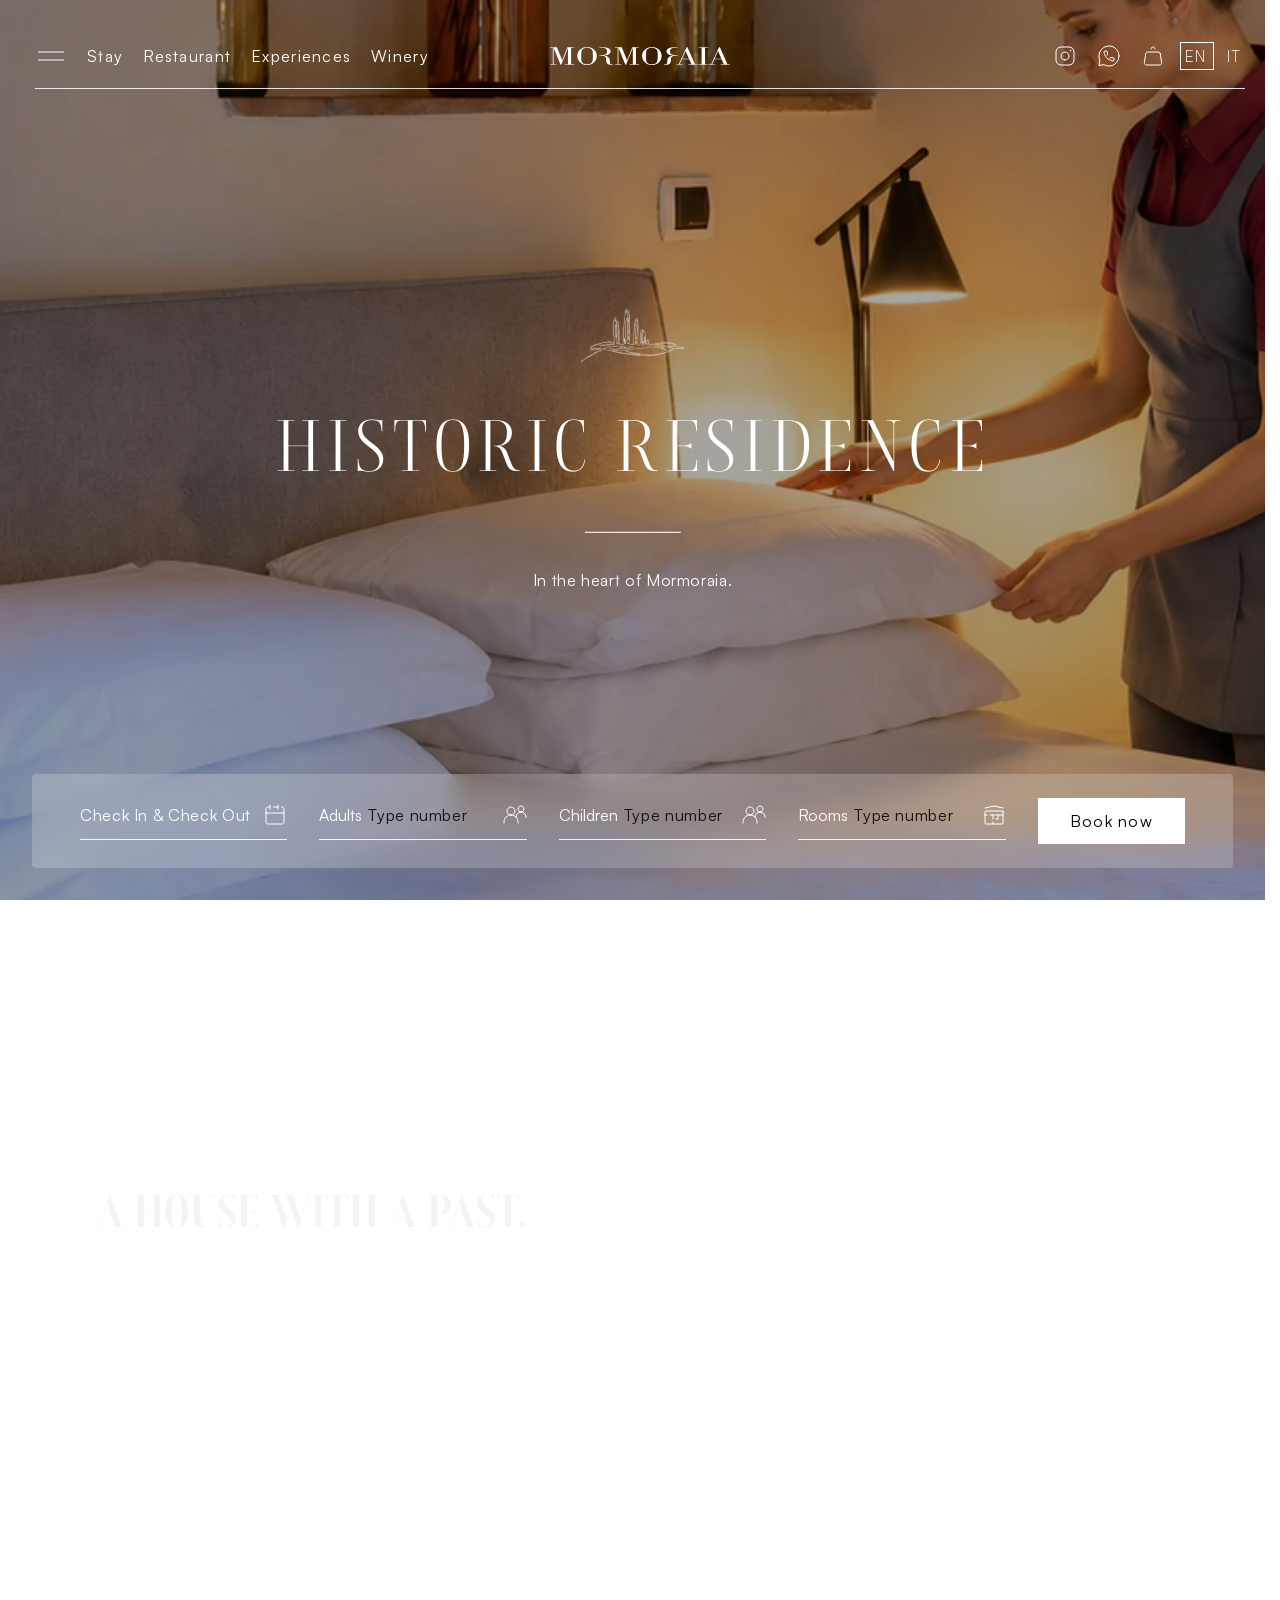
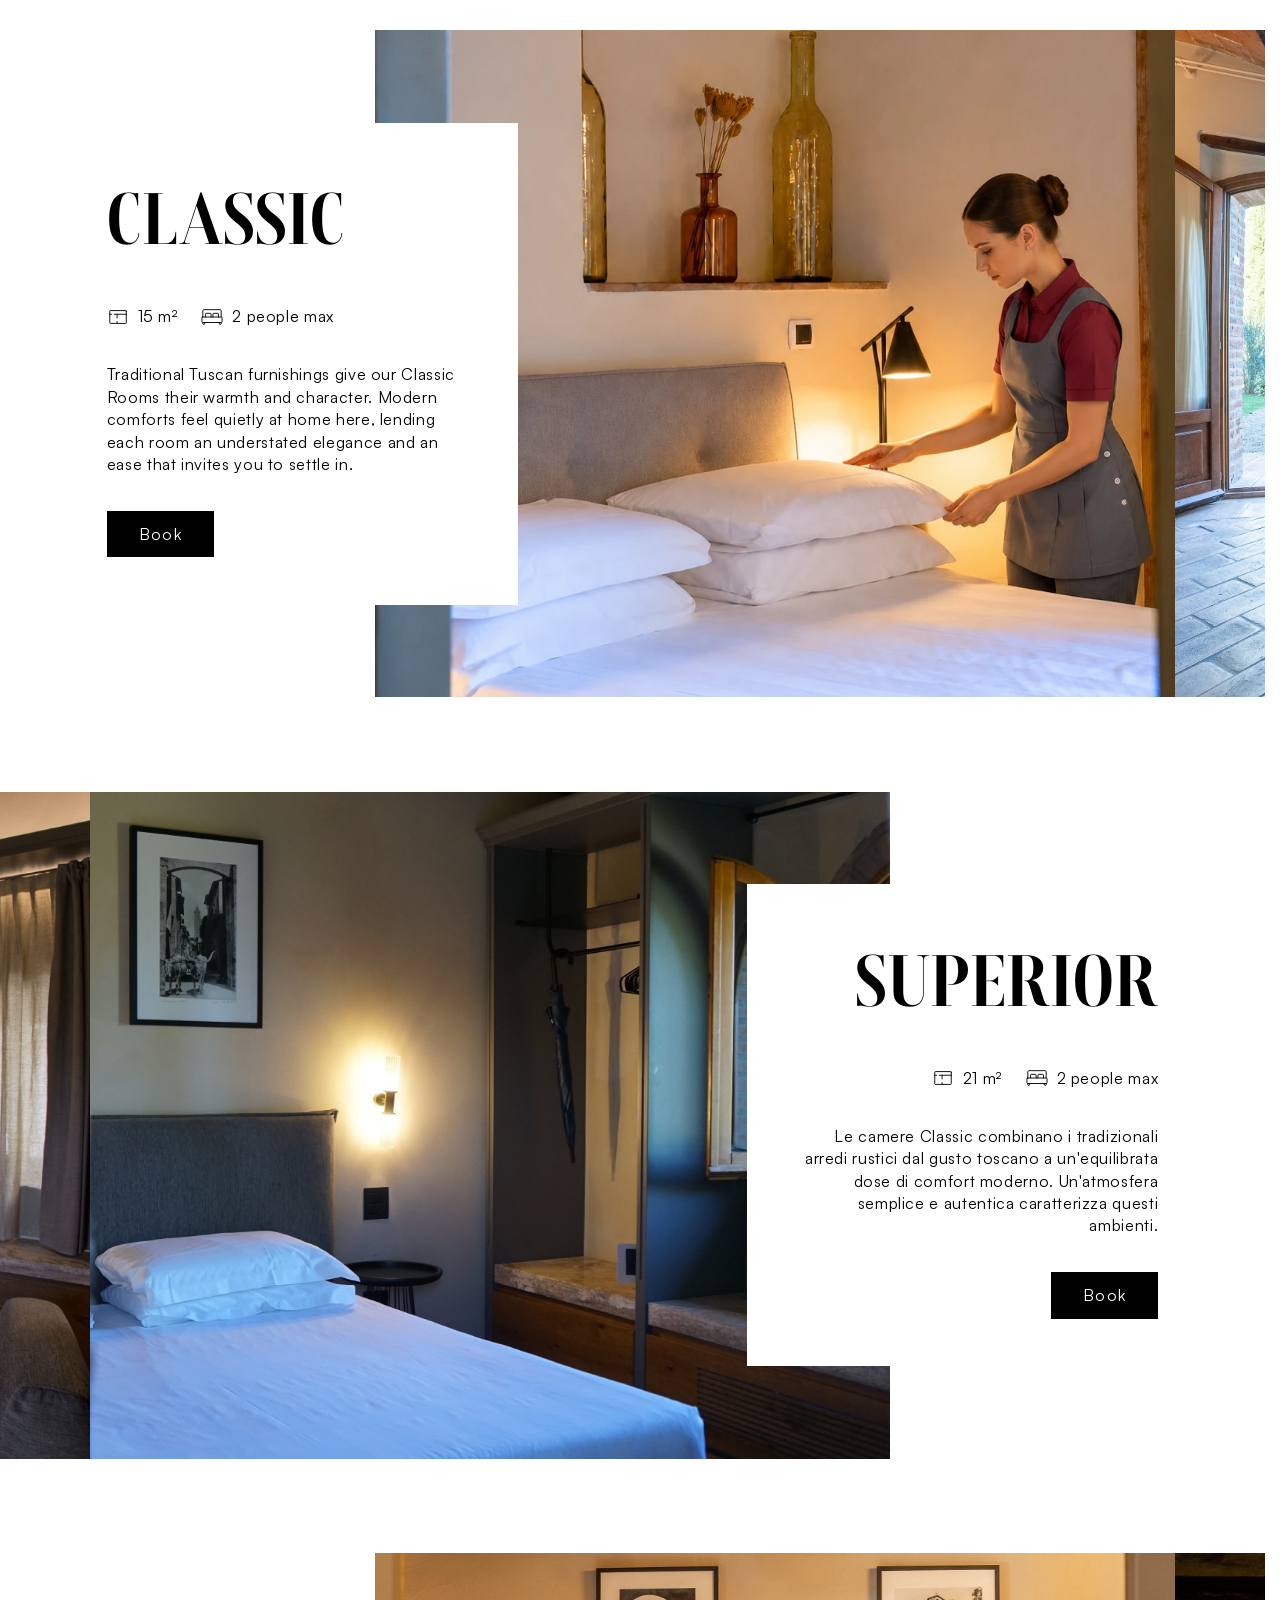
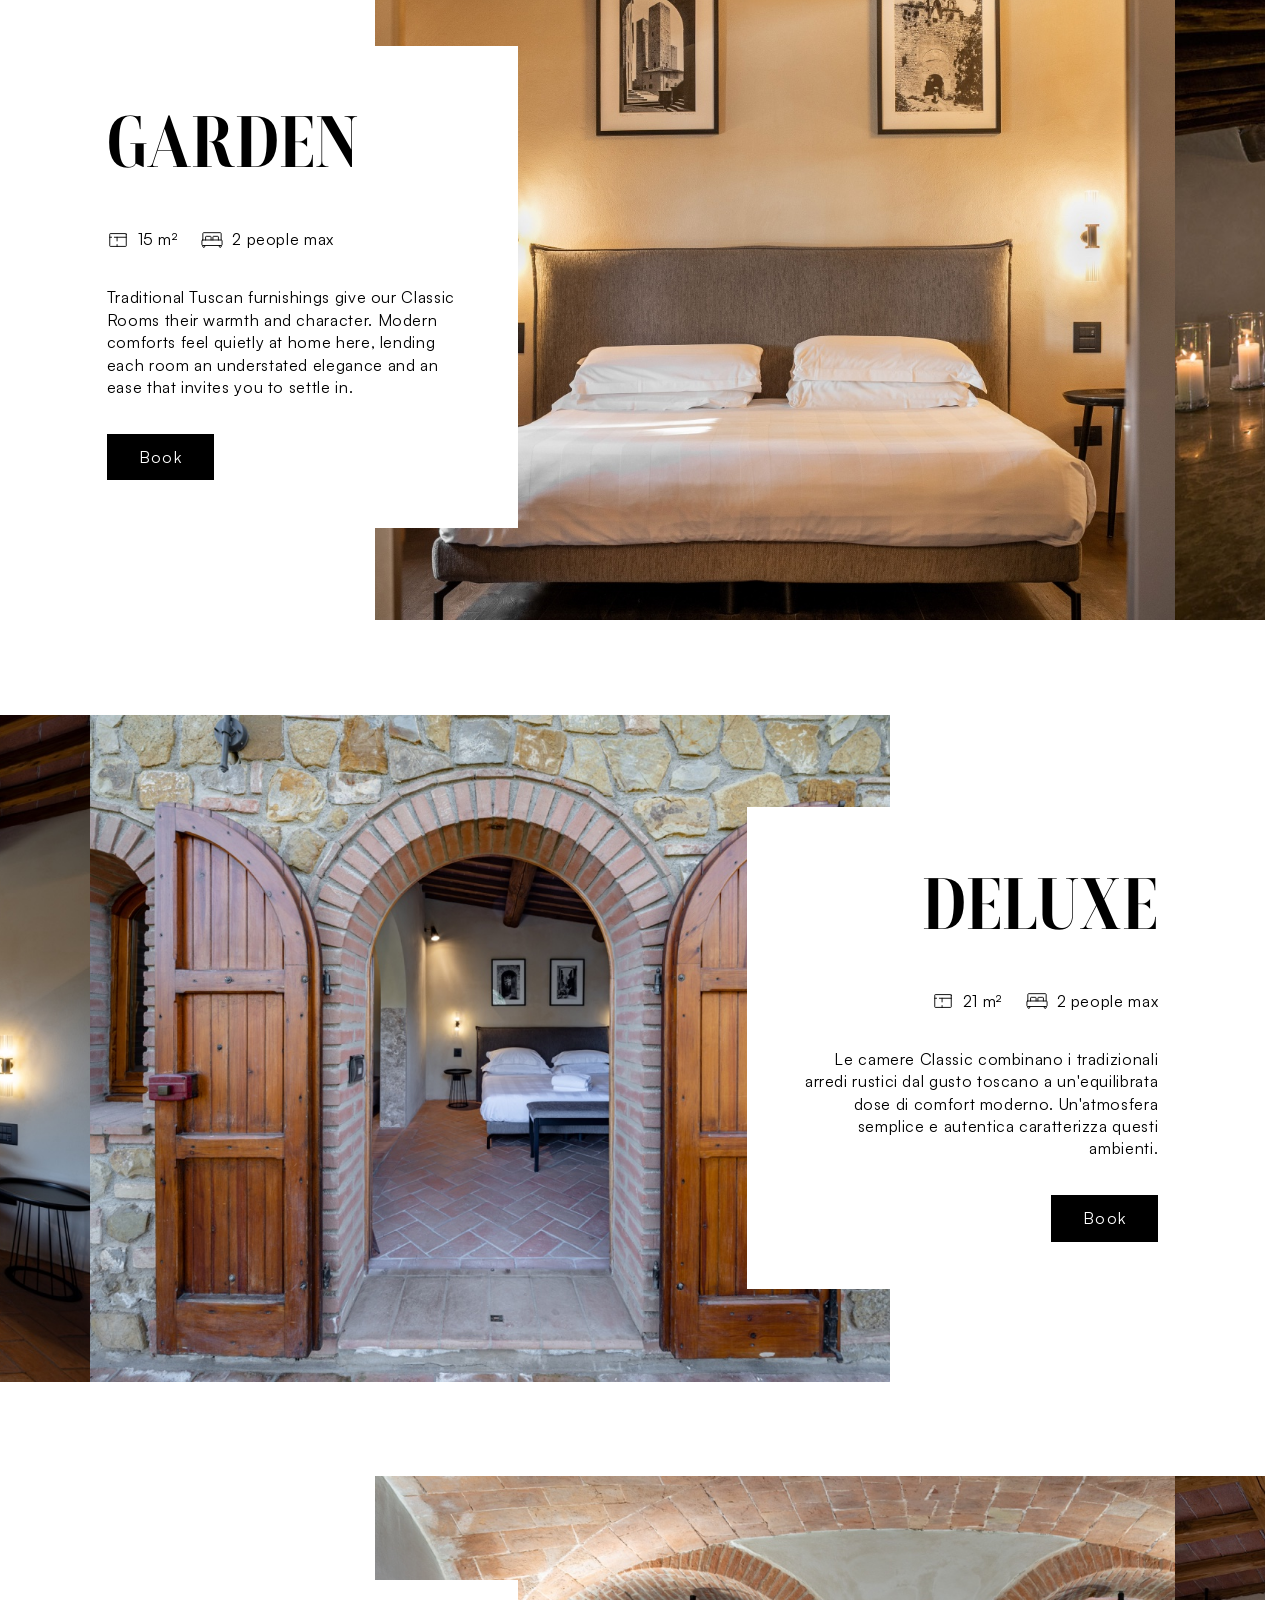
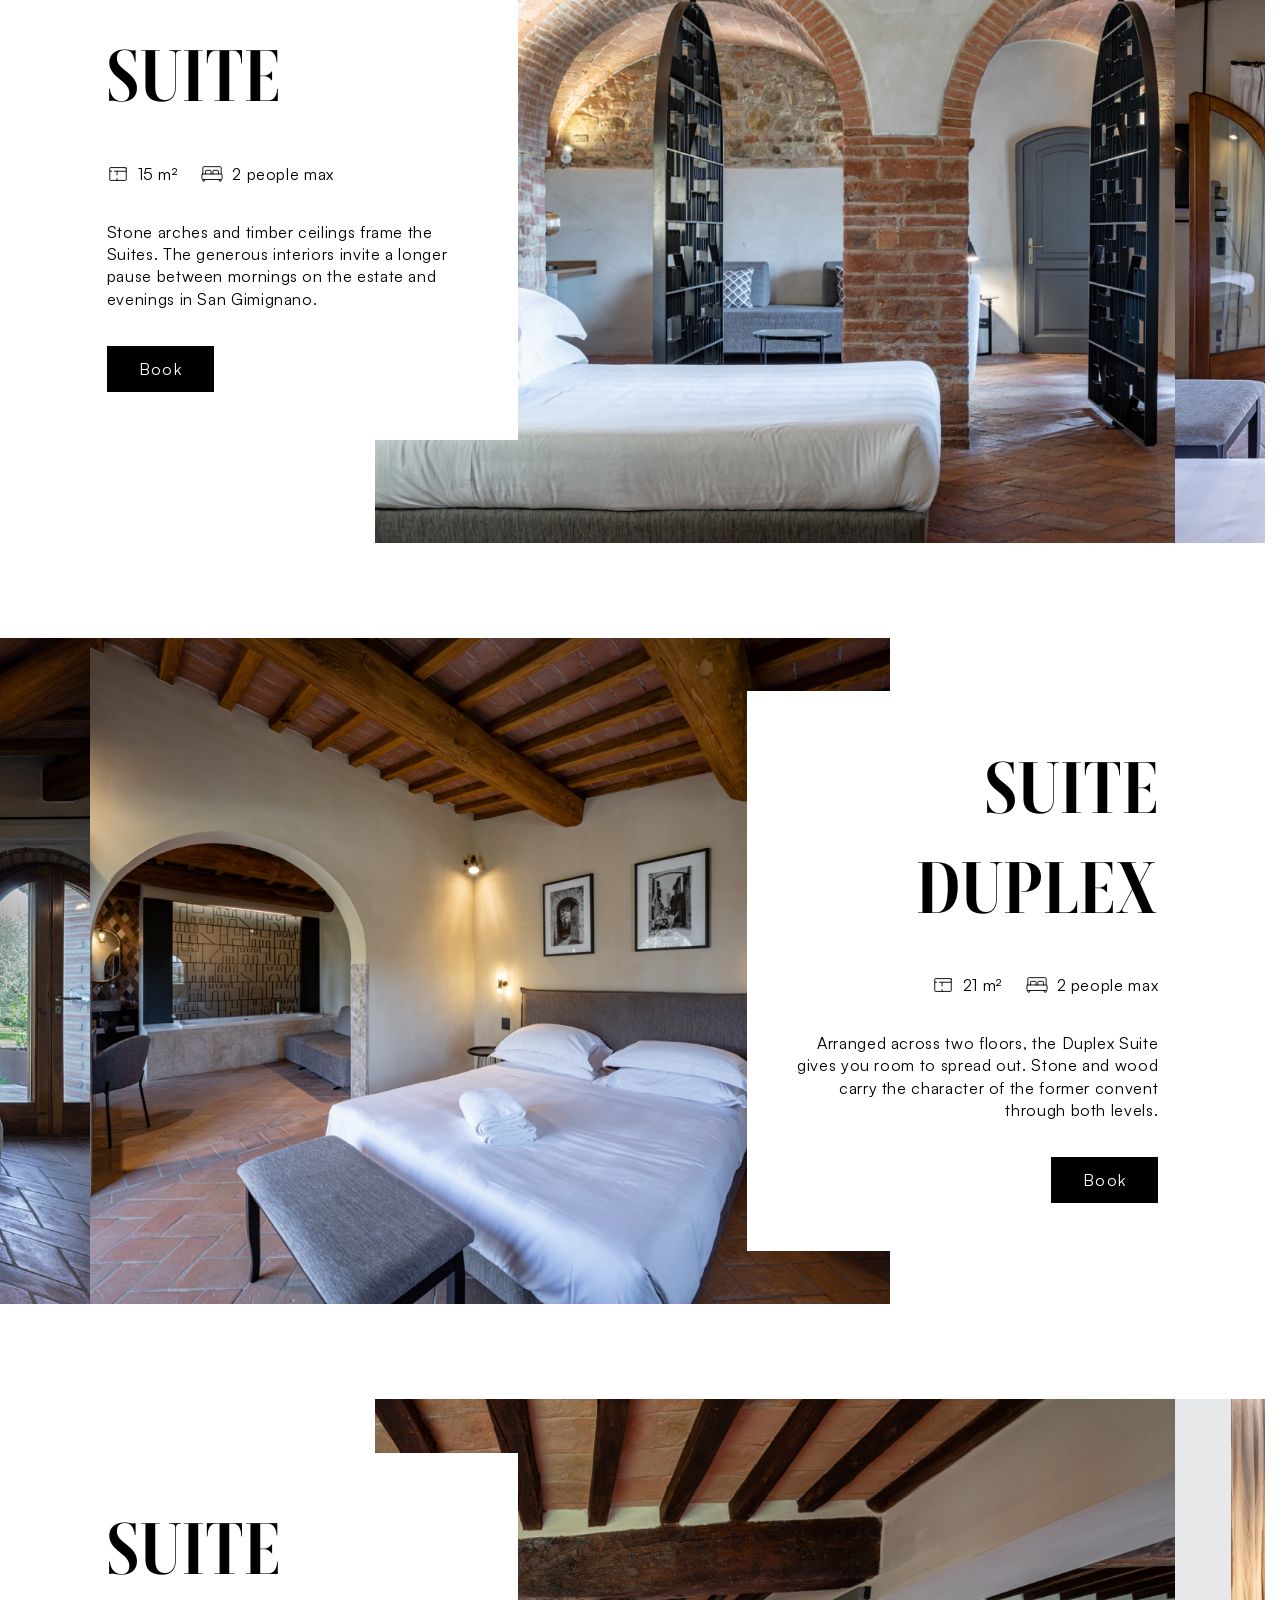
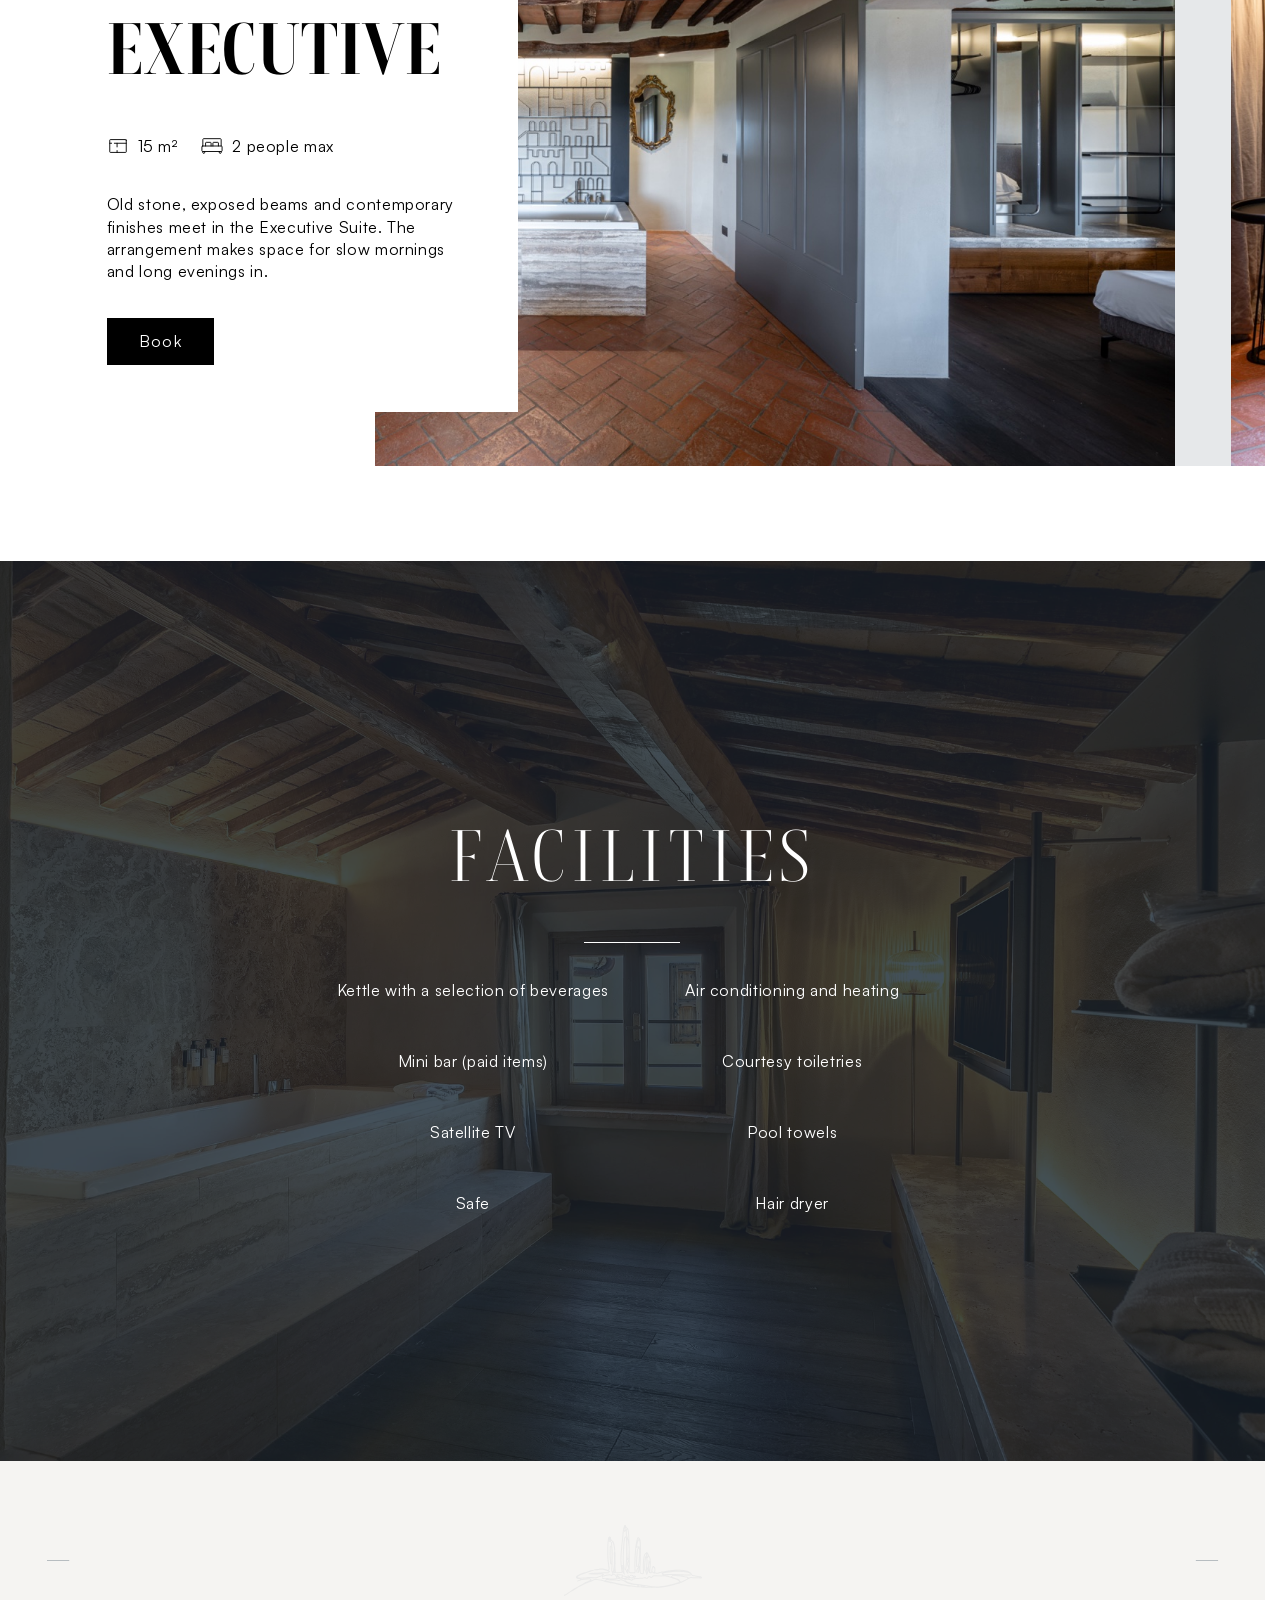
==== historic-residence.html @ c21155f8 "Accept rapid gallery clicks and release the photography finale" ====
<!doctype html>
<html lang="en" class="stay-page">
<head>
  <meta charset="utf-8">
  <meta name="viewport" content="width=device-width, initial-scale=1">
  <title>Historic Residence | Mormoraia</title>
  <link rel="icon" type="image/svg+xml" href="assets/favicon.svg">
  <link rel="preload" href="assets/convent-hero.webp" as="image" media="(width > 720px)">
  <link rel="preload" href="assets/convent-hero-mobile.webp" as="image" media="(max-width:720px)">
  <link rel="stylesheet" href="layout.css?v=10">
  <link rel="stylesheet" href="motion.css?v=29">
  <link rel="stylesheet" href="components.css?v=41">
  <link rel="stylesheet" href="responsive.css?v=61">
<link rel="stylesheet" href="navigation.css?v=6">
  <script>
    if (new URLSearchParams(location.search).get('rooms') === 'v2') {
      document.documentElement.classList.add('rooms-v2');
    }
  </script>
  <link rel="stylesheet" href="stay.css?v=10">
  <script defer src="entrances.js?v=3"></script>
  <script defer src="stay.js?v=8"></script>
  <script defer src="booking.js?v=1"></script>
  <script defer src="footer.js?v=4"></script>
  <script defer src="page-scroll.js?v=40"></script>
  <script defer src="navigation.js?v=41"></script>
  <noscript><style>.mast-row>*, .opening :is(#n993,#n1010,.stay-hero-emblem,.stay-hero-rule){opacity:1}.mast-rule{transform:none}.opening #n1051{--booking-entrance:1}</style></noscript>
</head>
<body>
<div class="navigation">
<header class="masthead" aria-label="Mormoraia">
 <div class="mast-row">
  <div class="nav-left"><button type="button" class="burger" aria-label="Open menu" aria-controls="estate-menu" aria-expanded="false"><span></span><span></span></button><nav class="quick-links" aria-label="Sections">
   <button type="button" data-nav-section="stay" aria-expanded="false" aria-controls="quick-stay">Stay</button>
   <button type="button" data-nav-section="restaurant" aria-expanded="false" aria-controls="quick-restaurant">Restaurant</button>
   <button type="button" data-nav-section="experiences" aria-expanded="false" aria-controls="quick-experiences">Experiences</button>
   <button type="button" data-nav-section="winery" aria-expanded="false" aria-controls="quick-winery">Winery</button>
  </nav></div>
  <a class="mast-logo" href="index.html#n986" aria-label="Mormoraia home"><img alt="" src="assets/8d20d.svg"></a>
  <div class="nav-right"><a class="utility" href="https://www.instagram.com/mormoraia/" aria-label="Instagram"><img src="assets/98686.svg" alt=""></a><a class="utility" href="https://wa.me/393311232848" aria-label="Contact via WhatsApp"><img src="assets/6f012.svg" alt=""></a><a class="utility" href="https://wineclub.mormoraia.it/en/shop/" aria-label="Wine shop"><img src="assets/e18c2.svg" alt=""></a><div class="language" role="group" aria-label="Language"><button type="button" aria-pressed="true">EN</button><button type="button" aria-pressed="false">IT</button></div>
   <a class="sticky-booking layout70 ds-button" data-name="Button primary dark" href="https://www.simplebooking.it/ibe/hotelbooking/search?hid=8435&amp;lang=en"><span class="layout224">Book<span class="booking-suffix"> now</span></span></a>
  </div>
 </div><div class="mast-rule" aria-hidden="true"></div>
 <div class="mast-dropdown" aria-label="Section links"><div class="mast-dropdown-clip"></div></div>
</header>
<div id="estate-menu" class="estate-menu" inert="" aria-hidden="true">
 <div class="menu-content">
 <nav class="menu-items" aria-label="Full menu">
  <div class="menu-group" data-menu-group="stay">
   <button class="menu-title" type="button" aria-expanded="false" aria-controls="full-stay">Stay</button>
   <div class="menu-panel" id="full-stay" inert aria-hidden="true"><div class="menu-panel-clip"><ul class="menu-choices">
    <li><a href="historic-residence.html" aria-current="page">Historic Residence</a></li>
    <li><a href="il-palagio.html">Il Palagio</a></li>
   </ul></div></div>
  </div>
  <div class="menu-group" data-menu-group="restaurant">
   <button class="menu-title" type="button" aria-expanded="false" aria-controls="full-restaurant">The Restaurant</button>
   <div class="menu-panel" id="full-restaurant" inert aria-hidden="true"><div class="menu-panel-clip"><ul class="menu-choices">
    <li><a href="index.html#n1758">Il Fienile</a></li>
    <li><a href="https://www.mormoraia.it/en/restaurant-mormoraia-san-gimignano/">Menu</a></li>
   </ul></div></div>
  </div>
  <div class="menu-group" data-menu-group="winery">
   <button class="menu-title" type="button" aria-expanded="false" aria-controls="full-winery"><span>Winery</span><span class="menu-winery-mobile">Wine Shop</span></button>
   <div class="menu-panel" id="full-winery" inert aria-hidden="true"><div class="menu-panel-clip"><ul class="menu-choices">
    <li><a href="https://wineclub.mormoraia.it/en/shop/">Wine Shop</a></li>
    <li><a href="https://www.mormoraia.it/en/cantina-mormoraia/">Winery</a></li>
   </ul></div></div>
  </div>
  <div class="menu-group" data-menu-group="experiences">
   <button class="menu-title" type="button" aria-expanded="false" aria-controls="full-experiences">Experiences</button>
   <div class="menu-panel" id="full-experiences" inert aria-hidden="true"><div class="menu-panel-clip"><ul class="menu-choices">
    <li><a href="index.html#experience-truffle-hunting">Truffle Hunting</a></li>
    <li><a href="index.html#experience-elopement-wedding">Elopement Wedding</a></li>
    <li><a href="index.html#experience-wine-tasting">Wine Tasting</a></li>
    <li><a href="index.html#experience-cooking-class">Cooking Class</a></li>
    <li><a href="index.html#experience-romantic-dinner">Romantic Dinner</a></li>
    <li><a href="index.html#experience-sunset-aperitif">Sunset Aperitif</a></li>
   </ul></div></div>
  </div>
  <a class="menu-title" href="index.html#n1762">Our Story</a>
  <a class="menu-title" href="https://www.mormoraia.it/en/contact-us/">Contact</a>
 </nav>
 <div class="menu-footer">
 <nav class="menu-socials" aria-label="Social media"><a href="https://www.instagram.com/mormoraia/" aria-label="Instagram"><img src="assets/ad9cd.svg" alt=""></a><a href="https://www.facebook.com/Mormoraia" aria-label="Facebook"><img src="assets/94fb9.svg" alt=""></a><a href="https://www.youtube.com/watch?v=IN_PDBi8NO4" aria-label="YouTube"><img src="assets/cb1ec.svg" alt=""></a><a href="https://www.tripadvisor.it/Hotel_Review-g187901-d1177956-Reviews-Mormoraia-San_Gimignano_Tuscany.html" aria-label="Tripadvisor"><picture><source media="(720px &lt; width &lt;= 1024px)" srcset="assets/4553f.svg"><img src="assets/edf27.svg" alt=""></picture></a></nav>
 <div class="menu-bottom"><span aria-disabled="true">Cookie policy</span><span aria-disabled="true">FAQ</span><span aria-disabled="true">Privacy Policy</span></div>
 </div>
 </div>
</div>
<button type="button" id="back-to-top" aria-label="Back to top" inert>
  <span class="back-to-top-ring" aria-hidden="true"><img src="assets/back-to-top-lettering.svg" alt=""></span>
  <img class="back-to-top-arrow" src="assets/back-to-top-arrow.svg" alt="">
</button>
</div>
<main id="n1780">
  <div class="hero-runway stay-hero-runway">
  <section id="n986" class="layout2 opening stay-hero convent-hero" aria-labelledby="n993">
    <picture>
      <source media="(max-width:720px)" srcset="assets/convent-hero-mobile.webp">
      <img class="stay-hero-media" src="assets/convent-hero.webp" alt="" fetchpriority="high">
    </picture>
    <div id="n992" class="layout8">
      <img class="stay-hero-emblem" src="assets/footer-emblem-45-1632.svg" alt="" width="138" height="71">
      <h1 id="n993" tabindex="-1">HISTORIC RESIDENCE</h1>
      <img class="stay-rule stay-hero-rule" src="assets/9ee91.svg" alt="" width="96" height="1">
      <p id="n1010">In the heart of Mormoraia.</p>
    </div>
    <div data-name="booking-bar" id="n1050" class="layout209">
            <div data-name="Booking Bar" id="n1051" class="layout210">
              <button id="booking-toggle" class="ds-button layout27" type="button" aria-controls="booking-fields" aria-expanded="false"><span>Book now</span></button>
              <div id="booking-fields">
              <div id="dsI11-2838-11-2545" class="layout16">
                <div id="dsI11-2838-11-2546" class="layout23">
                  <button class="date-trigger" type="button" aria-controls="booking-dates" aria-expanded="false">Check In &amp; Check Out</button>
                  <div data-name="calendar" id="dsI11-2838-11-2684" class="layout19">
                    <img alt="" src="assets/b0e9e.svg" class="layout11" draggable="false">
                  </div>
                </div>
                <div id="booking-dates" hidden><label>Check in<input type="date" name="arrival"></label><label>Check out<input type="date" name="departure"></label><button type="button">Done</button></div>
                <div id="dsI11-2838-11-2553" class="layout20">
                  <div class="layout21">
                    <img alt="" src="assets/54254.svg" class="layout22" draggable="false">
                  </div>
                </div>
              </div>
              <div id="dsI11-2838-11-2554" class="layout16">
                <div id="dsI11-2838-11-2555" class="layout23">
                  <div id="dsI11-2838-11-2556" class="layout24">
                    <p id="dsI11-2838-11-2557" class="layout25">
                      Adults
                    </p><input type="number" class="booking-count" min="1" step="1" name="adults" aria-label="Adults" placeholder="Type number">
                  </div>
                  <div data-name="User-group" id="dsI11-2838-11-2649" class="layout19">
                    <img alt="" src="assets/87939.svg" class="layout11" draggable="false">
                  </div>
                </div>
                <div id="dsI11-2838-11-2564" class="layout20">
                  <div class="layout21">
                    <img alt="" src="assets/54254.svg" class="layout22" draggable="false">
                  </div>
                </div>
              </div>
              <div id="dsI11-2838-11-2565" class="layout16">
                <div id="dsI11-2838-11-2566" class="layout23">
                  <div id="dsI11-2838-11-2567" class="layout24">
                    <p id="dsI11-2838-11-2568" class="layout25">
                      Children
                    </p><input type="number" class="booking-count" min="0" step="1" name="children" aria-label="Children" placeholder="Type number">
                  </div>
                  <div data-name="User-group" id="dsI11-2838-11-2661" class="layout19">
                    <img alt="" src="assets/87939.svg" class="layout11" draggable="false">
                  </div>
                </div>
                <div id="dsI11-2838-11-2575" class="layout20">
                  <div class="layout21">
                    <img alt="" src="assets/54254.svg" class="layout22" draggable="false">
                  </div>
                </div>
              </div>
              <div id="dsI11-2838-11-2576" class="layout16">
                <div id="dsI11-2838-11-2577" class="layout23">
                  <div id="dsI11-2838-11-2578" class="layout24">
                    <p id="dsI11-2838-11-2579" class="layout25">
                      Rooms
                    </p><input type="number" class="booking-count" min="1" step="1" name="rooms" aria-label="Rooms" placeholder="Type number">
                  </div>
                  <div data-name="Rooms" id="dsI11-2838-11-2667" class="layout19">
                    <img alt="" src="assets/35161.svg" class="layout11" draggable="false">
                  </div>
                </div>
                <div id="dsI11-2838-11-2589" class="layout20">
                  <div class="layout21">
                    <img alt="" src="assets/54254.svg" class="layout22" draggable="false">
                  </div>
                </div>
              </div>
              </div>
              <a data-name="Button primary light" id="dsI11-2838-11-2690" class="layout27 ds-button" href="https://www.simplebooking.it/ibe/hotelbooking/search?hid=8435&amp;lang=en">
                <span id="dsI11-2838-11-2690-11-2325" class="layout211">
                  Book now
                </span>
              </a>
            </div>
          </div>
  </section>
  </div>
  <section class="stay-intro white-sheet" aria-labelledby="stay-intro-title">
  <h2 id="stay-intro-title"><span>A house<br class="mobile-copy-break"> with a past.</span><em>A room of your own.</em></h2>
  <div class="stay-intro-copy">
    <p><strong>Rooms &amp; Suites.</strong></p>
    <p>When the Passoni family restored the former convent, they kept its stone arches, timber beams and terracotta floors. <span class="stay-intro-paragraph">Today, each room and suite has a character of its own. You might fall for the intimacy of a Classic Room, or settle into a Duplex Suite and enjoy the quiet pleasure of having two floors to yourself.</span></p>
  </div>
</section>
  <div class="room-sequence">
<div class="room-position" aria-hidden="true"></div>
<section class="room-scene" aria-labelledby="room-1">
  <div class="room-scene-body">
    <div class="room-carousel">
      <div class="room-gallery gallery-window" role="region" tabindex="0" aria-label="Classic photo gallery. Use the left and right arrow keys to browse.">
        <div class="room-track gallery-track">
          <div class="room-slide"><picture><source media="(max-width:720px)" srcset="assets/convent-classic-mobile.webp"><img src="assets/convent-classic.webp" alt="" width="1080" height="900" loading="lazy" decoding="async"></picture></div>
          <div class="room-slide"><picture><source media="(max-width:720px)" srcset="assets/room-mobile/a88db-130.webp"><img src="assets/a88db.jpg" alt="" width="1080" height="900" loading="lazy" decoding="async"></picture></div>
          <div class="room-slide"><picture><source media="(max-width:720px)" srcset="assets/room-mobile/e9431-478.webp"><img src="assets/e9431.jpg" alt="" width="1080" height="900" loading="lazy" decoding="async"></picture></div>
          <div class="room-slide"><picture><source media="(max-width:720px)" srcset="assets/room-mobile/4d74d-198.webp"><img src="assets/4d74d.jpg" alt="" width="1080" height="900" loading="lazy" decoding="async"></picture></div>
        </div>
      </div>
    </div>
    <div class="room-panel-slot panel-slot">
      <div class="room-panel">
        <h2 id="room-1">CLASSIC</h2>
        <div class="room-details">
          <span><img src="assets/stay-size.svg" alt="" width="22" height="22">15 m²</span>
          <span><img src="assets/stay-bed.svg" alt="" width="22" height="22">2 people max</span>
        </div>
        <p>Traditional Tuscan furnishings give our Classic Rooms their warmth and character. Modern comforts feel quietly at home here, lending each room an understated elegance and an ease that invites you to settle in.</p>
        <a class="layout70 ds-button" data-name="Button primary dark" href="https://www.simplebooking.it/ibe/hotelbooking/search?hid=8435&amp;lang=en" aria-label="Book Classic"><span class="layout224">Book</span></a>
      </div>
    </div>
  </div>
</section>
<div class="room-position" aria-hidden="true"></div>
<section class="room-scene room-scene-right" aria-labelledby="room-2">
  <div class="room-scene-body">
    <div class="room-carousel">
      <div class="room-gallery gallery-window" role="region" tabindex="0" aria-label="Superior photo gallery. Use the left and right arrow keys to browse.">
        <div class="room-track gallery-track">
          <div class="room-slide"><picture><source media="(max-width:720px)" srcset="assets/room-mobile/120a4-418.webp"><img src="assets/120a4.jpg" alt="" width="1080" height="900" loading="lazy" decoding="async"></picture></div>
          <div class="room-slide"><picture><source media="(max-width:720px)" srcset="assets/room-mobile/ffe55-232.webp"><img src="assets/ffe55.jpg" alt="" width="1080" height="900" loading="lazy" decoding="async"></picture></div>
          <div class="room-slide"><picture><source media="(max-width:720px)" srcset="assets/room-mobile/9fc01-290.webp"><img src="assets/9fc01.jpg" alt="" width="1080" height="900" loading="lazy" decoding="async"></picture></div>
          <div class="room-slide"><picture><source media="(max-width:720px)" srcset="assets/room-mobile/4d74d-198.webp"><img src="assets/4d74d.jpg" alt="" width="1080" height="900" loading="lazy" decoding="async"></picture></div>
        </div>
      </div>
    </div>
    <div class="room-panel-slot panel-slot">
      <div class="room-panel">
        <h2 id="room-2">Superior</h2>
        <div class="room-details">
          <span><img src="assets/stay-size.svg" alt="" width="22" height="22">21 m²</span>
          <span><img src="assets/stay-bed.svg" alt="" width="22" height="22">2 people max</span>
        </div>
        <p>Le camere Classic combinano i tradizionali arredi rustici dal gusto toscano a un&#x27;equilibrata dose di comfort moderno. Un&#x27;atmosfera semplice e autentica caratterizza questi ambienti.</p>
        <a class="layout70 ds-button" data-name="Button primary dark" href="https://www.simplebooking.it/ibe/hotelbooking/search?hid=8435&amp;lang=en" aria-label="Book Superior"><span class="layout224">Book</span></a>
      </div>
    </div>
  </div>
</section>
<div class="room-position" aria-hidden="true"></div>
<section class="room-scene" aria-labelledby="room-3">
  <div class="room-scene-body">
    <div class="room-carousel">
      <div class="room-gallery gallery-window" role="region" tabindex="0" aria-label="Garden photo gallery. Use the left and right arrow keys to browse.">
        <div class="room-track gallery-track">
          <div class="room-slide"><picture><source media="(max-width:720px)" srcset="assets/room-mobile/c9f18-370.webp"><img src="assets/c9f18.jpg" alt="" width="1080" height="900" loading="lazy" decoding="async"></picture></div>
          <div class="room-slide"><picture><source media="(max-width:720px)" srcset="assets/room-mobile/6a19b-370.webp"><img src="assets/6a19b.jpg" alt="" width="1080" height="900" loading="lazy" decoding="async"></picture></div>
          <div class="room-slide"><picture><source media="(max-width:720px)" srcset="assets/room-mobile/ff6a2-376.webp"><img src="assets/ff6a2.jpg" alt="" width="1080" height="900" loading="lazy" decoding="async"></picture></div>
          <div class="room-slide"><picture><source media="(max-width:720px)" srcset="assets/room-mobile/4d74d-190.webp"><img src="assets/4d74d.jpg" alt="" width="1080" height="900" loading="lazy" decoding="async"></picture></div>
        </div>
      </div>
    </div>
    <div class="room-panel-slot panel-slot">
      <div class="room-panel">
        <h2 id="room-3">Garden</h2>
        <div class="room-details">
          <span><img src="assets/stay-size.svg" alt="" width="22" height="22">15 m²</span>
          <span><img src="assets/stay-bed.svg" alt="" width="22" height="22">2 people max</span>
        </div>
        <p>Traditional Tuscan furnishings give our Classic Rooms their warmth and character. Modern comforts feel quietly at home here, lending each room an understated elegance and an ease that invites you to settle in.</p>
        <a class="layout70 ds-button" data-name="Button primary dark" href="https://www.simplebooking.it/ibe/hotelbooking/search?hid=8435&amp;lang=en" aria-label="Book Garden"><span class="layout224">Book</span></a>
      </div>
    </div>
  </div>
</section>
<div class="room-position" aria-hidden="true"></div>
<section class="room-scene room-scene-right" aria-labelledby="room-4">
  <div class="room-scene-body">
    <div class="room-carousel">
      <div class="room-gallery gallery-window" role="region" tabindex="0" aria-label="Deluxe photo gallery. Use the left and right arrow keys to browse.">
        <div class="room-track gallery-track">
          <div class="room-slide"><picture><source media="(max-width:720px)" srcset="assets/room-mobile/795d1-290.webp"><img src="assets/795d1.jpg" alt="" width="1080" height="900" loading="lazy" decoding="async"></picture></div>
          <div class="room-slide"><picture><source media="(max-width:720px)" srcset="assets/room-mobile/93e9b-290.webp"><img src="assets/93e9b.jpg" alt="" width="1080" height="900" loading="lazy" decoding="async"></picture></div>
          <div class="room-slide"><picture><source media="(max-width:720px)" srcset="assets/room-mobile/24450-290.webp"><img src="assets/24450.jpg" alt="" width="1080" height="900" loading="lazy" decoding="async"></picture></div>
          <div class="room-slide"><picture><source media="(max-width:720px)" srcset="assets/room-mobile/0102b-0.webp"><img src="assets/0102b.jpg" alt="" width="1080" height="900" loading="lazy" decoding="async"></picture></div>
        </div>
      </div>
    </div>
    <div class="room-panel-slot panel-slot">
      <div class="room-panel">
        <h2 id="room-4">Deluxe</h2>
        <div class="room-details">
          <span><img src="assets/stay-size.svg" alt="" width="22" height="22">21 m²</span>
          <span><img src="assets/stay-bed.svg" alt="" width="22" height="22">2 people max</span>
        </div>
        <p>Le camere Classic combinano i tradizionali arredi rustici dal gusto toscano a un&#x27;equilibrata dose di comfort moderno. Un&#x27;atmosfera semplice e autentica caratterizza questi ambienti.</p>
        <a class="layout70 ds-button" data-name="Button primary dark" href="https://www.simplebooking.it/ibe/hotelbooking/search?hid=8435&amp;lang=en" aria-label="Book Deluxe"><span class="layout224">Book</span></a>
      </div>
    </div>
  </div>
</section>
<div class="room-position" aria-hidden="true"></div>
<section class="room-scene" aria-labelledby="room-5">
  <div class="room-scene-body">
    <div class="room-carousel">
      <div class="room-gallery gallery-window" role="region" tabindex="0" aria-label="Suite photo gallery. Use the left and right arrow keys to browse.">
        <div class="room-track gallery-track">
          <div class="room-slide"><picture><source media="(max-width:720px)" srcset="assets/room-mobile/6b52c-373.webp"><img src="assets/6b52c.jpg" alt="" width="1080" height="900" loading="lazy" decoding="async"></picture></div>
          <div class="room-slide"><picture><source media="(max-width:720px)" srcset="assets/room-mobile/2d464-290.webp"><img src="assets/2d464.jpg" alt="" width="1080" height="900" loading="lazy" decoding="async"></picture></div>
          <div class="room-slide"><picture><source media="(max-width:720px)" srcset="assets/room-mobile/70648-290.webp"><img src="assets/70648.jpg" alt="" width="1080" height="900" loading="lazy" decoding="async"></picture></div>
          <div class="room-slide"><picture><source media="(max-width:720px)" srcset="assets/room-mobile/795d1-290.webp"><img src="assets/795d1.jpg" alt="" width="1080" height="900" loading="lazy" decoding="async"></picture></div>
        </div>
      </div>
    </div>
    <div class="room-panel-slot panel-slot">
      <div class="room-panel">
        <h2 id="room-5">SUITE</h2>
        <div class="room-details">
          <span><img src="assets/stay-size.svg" alt="" width="22" height="22">15 m²</span>
          <span><img src="assets/stay-bed.svg" alt="" width="22" height="22">2 people max</span>
        </div>
        <p>Stone arches and timber ceilings frame the Suites. The generous interiors invite a longer pause between mornings on the estate and evenings in San Gimignano.</p>
        <a class="layout70 ds-button" data-name="Button primary dark" href="https://www.simplebooking.it/ibe/hotelbooking/search?hid=8435&amp;lang=en" aria-label="Book Suite"><span class="layout224">Book</span></a>
      </div>
    </div>
  </div>
</section>
<div class="room-position" aria-hidden="true"></div>
<section class="room-scene room-scene-right" aria-labelledby="room-6">
  <div class="room-scene-body">
    <div class="room-carousel">
      <div class="room-gallery gallery-window" role="region" tabindex="0" aria-label="Suite Duplex photo gallery. Use the left and right arrow keys to browse.">
        <div class="room-track gallery-track">
          <div class="room-slide"><picture><source media="(max-width:720px)" srcset="assets/room-mobile/93e9b-290.webp"><img src="assets/93e9b.jpg" alt="" width="1080" height="900" loading="lazy" decoding="async"></picture></div>
          <div class="room-slide"><picture><source media="(max-width:720px)" srcset="assets/room-mobile/2d464-120.webp"><img src="assets/2d464.jpg" alt="" width="1080" height="900" loading="lazy" decoding="async"></picture></div>
          <div class="room-slide"><picture><source media="(max-width:720px)" srcset="assets/room-mobile/11e1a-400.webp"><img src="assets/11e1a.jpg" alt="" width="1080" height="900" loading="lazy" decoding="async"></picture></div>
          <div class="room-slide"><picture><source media="(max-width:720px)" srcset="assets/room-mobile/2d464-120.webp"><img src="assets/2d464.jpg" alt="" width="1080" height="900" loading="lazy" decoding="async"></picture></div>
        </div>
      </div>
    </div>
    <div class="room-panel-slot panel-slot">
      <div class="room-panel">
        <h2 id="room-6">SUITE<br>DUPLEX</h2>
        <div class="room-details">
          <span><img src="assets/stay-size.svg" alt="" width="22" height="22">21 m²</span>
          <span><img src="assets/stay-suite-bed.svg" alt="" width="22" height="22">2 people max</span>
        </div>
        <p>Arranged across two floors, the Duplex Suite gives you room to spread out. Stone and wood carry the character of the former convent through both levels.</p>
        <a class="layout70 ds-button" data-name="Button primary dark" href="https://www.simplebooking.it/ibe/hotelbooking/search?hid=8435&amp;lang=en" aria-label="Book Suite Duplex"><span class="layout224">Book</span></a>
      </div>
    </div>
  </div>
</section>
<div class="room-position" aria-hidden="true"></div>
<section class="room-scene" aria-labelledby="room-7">
  <div class="room-scene-body">
    <div class="room-carousel">
      <div class="room-gallery gallery-window" role="region" tabindex="0" aria-label="Suite Executive photo gallery. Use the left and right arrow keys to browse.">
        <div class="room-track gallery-track">
          <div class="room-slide"><picture><source media="(max-width:720px)" srcset="assets/room-mobile/3543a-290.webp"><img src="assets/3543a.jpg" alt="" width="1080" height="900" loading="lazy" decoding="async"></picture></div>
          <div class="room-slide"><picture><source media="(max-width:720px)" srcset="assets/room-mobile/782a3-1.webp"><img src="assets/782a3.jpg" alt="" width="1004" height="900" loading="lazy" decoding="async"></picture></div>
          <div class="room-slide"><picture><source media="(max-width:720px)" srcset="assets/room-mobile/24450-290.webp"><img src="assets/24450.jpg" alt="" width="1080" height="900" loading="lazy" decoding="async"></picture></div>
          <div class="room-slide"><picture><source media="(max-width:720px)" srcset="assets/room-mobile/70648-136.webp"><img src="assets/70648.jpg" alt="" width="1080" height="900" loading="lazy" decoding="async"></picture></div>
        </div>
      </div>
    </div>
    <div class="room-panel-slot panel-slot">
      <div class="room-panel">
        <h2 id="room-7">SUITE<br>EXECUTIVE</h2>
        <div class="room-details">
          <span><img src="assets/stay-size.svg" alt="" width="22" height="22">15 m²</span>
          <span><img src="assets/stay-suite-bed.svg" alt="" width="22" height="22">2 people max</span>
        </div>
        <p>Old stone, exposed beams and contemporary finishes meet in the Executive Suite. The arrangement makes space for slow mornings and long evenings in.</p>
        <a class="layout70 ds-button" data-name="Button primary dark" href="https://www.simplebooking.it/ibe/hotelbooking/search?hid=8435&amp;lang=en" aria-label="Book Suite Executive"><span class="layout224">Book</span></a>
      </div>
    </div>
  </div>
</section>
  </div>
  <section id="stay-facilities" class="stay-facilities" aria-labelledby="facilities-title">
  <div class="stay-facilities-image" aria-hidden="true"><img src="assets/e54a6.png" alt="" loading="lazy"></div>
  <div class="stay-facilities-content">
    <h2 id="facilities-title">Facilities</h2>
    <img class="stay-rule" src="assets/9ee91.svg" alt="" width="96" height="1">
    <ul>
      <li>Kettle with a selection of beverages</li>
      <li>Mini bar (paid items)</li>
      <li>Satellite TV</li>
      <li>Safe</li>
      <li>Air conditioning and heating</li>
      <li>Courtesy toiletries</li>
      <li>Pool towels</li>
      <li>Hair dryer</li>
    </ul>
  </div>
</section>
  <footer id="n1433" class="site-footer">
        <div class="footer-stage">
          <div class="footer-insignia" aria-hidden="true">
            <picture>
              <source media="(max-width:720px)" srcset="assets/footer-mark-mobile.svg">
              <img src="assets/footer-mark-desktop.svg" alt="" width="138" height="71">
            </picture>
          </div>
          <div id="n1481" class="footer-wordmark">
            <picture>
              <source media="(max-width:720px)" srcset="assets/footer-wordmark-home-mobile.svg">
              <source media="(max-width:1024px)" srcset="assets/footer-logo-45-2386.svg">
              <img alt="Mormoraia" src="assets/b7a25.svg" width="1600" height="160" draggable="false">
            </picture>
          </div>
          <div class="footer-rule footer-rule-opening" aria-hidden="true"></div>
          <div class="footer-information">
            <div class="footer-contact">
              <div class="footer-company" data-footer-row>
                <p class="footer-label">Mormoraia</p>
                <div class="footer-address">
                  <p>Mormoraia S.r.l. Società Agricola</p>
                  <span class="footer-separator" aria-hidden="true">|</span>
                  <p>Loc. Sant’andrea, 50037 - San Gimignano (SI), Italy</p>
                </div>
              </div>
              <div data-footer-row>
                <p class="footer-label">Telefono</p>
                <p><a href="tel:+390577940096">+39 0577 94 00 96</a></p>
              </div>
              <div data-footer-row>
                <p class="footer-label">Fax</p>
                <p>+39 0577 94 00 96</p>
              </div>
              <div data-footer-row>
                <p class="footer-label">Email</p>
                <p><a href="mailto:info@mormoraia.it">info@mormoraia.it</a></p>
              </div>
              <div data-footer-row>
                <p class="footer-label">Follow</p>
                <div id="ds11-3328" class="layout177">
                      <a data-name="instagram 1" id="ds11-3329" class="layout19" href="https://www.instagram.com/mormoraia/" aria-label="Instagram">
                        <img alt="" src="assets/footer-instagram.svg" class="layout11" draggable="false">
                      </a>
                      <a data-name="facebook-tag 1" id="ds11-3330" class="layout19" href="https://www.facebook.com/Mormoraia" aria-label="Facebook">
                        <img alt="" src="assets/footer-facebook.svg" class="layout11" draggable="false">
                      </a>
                      <a data-name="youtube 1" id="ds11-3331" class="layout19" href="https://www.youtube.com/watch?v=IN_PDBi8NO4" aria-label="Youtube">
                        <img alt="" src="assets/footer-youtube.svg" class="layout11" draggable="false">
                      </a>
                      <a data-name="tripadvisor 1" id="ds11-3332" class="layout19" href="https://www.tripadvisor.it/Hotel_Review-g187901-d1177956-Reviews-Mormoraia-San_Gimignano_Tuscany.html" aria-label="Tripadvisor">
                        <img alt="" src="assets/footer-tripadvisor.svg" class="layout11" draggable="false">
                      </a>
                    </div>
              </div>
            </div>
            <div class="footer-legal">
              <div class="footer-legal-items">
                <p data-footer-row>© 2026 Mormoraia All Rights Reserved.</p>
                <span class="footer-separator" aria-hidden="true">|</span>
                <p data-footer-row><span class="copy-desktop">Cookie policy</span><span class="copy-small-screen">Cookies</span></p>
                <span class="footer-separator" aria-hidden="true">|</span>
                <p data-footer-row>Cod. Fisc: 03418750158</p>
                <span class="footer-separator" aria-hidden="true">|</span>
                <p data-footer-row>Pec: <a href="mailto:mormoraia@pec.legal-up.it">mormoraia@pec.legal-up.it</a></p>
              </div>
              <p class="footer-credit" data-footer-row>Designed by <b>L22</b></p>
            </div>
          </div>
          <div class="footer-rule footer-rule-ending" aria-hidden="true"></div>
        </div>
      </footer>
</main>
</body>
</html>
---- layout.css ----
.layout0{background:white;position:relative;width:100%;height:100%}
.layout1{position:absolute;display:flex;flex-direction:column;gap:calc(128 * var(--u));align-items:center;left:0;top:0;width:calc(1728 * var(--u))}
.layout2{height:calc(900 * var(--u));overflow:clip;position:relative;flex-shrink:0;width:100%}
.layout3{position:absolute;background:#aab2ba;height:calc(900 * var(--u));left:0;top:0;width:calc(1728 * var(--u))}
.layout4{position:absolute;aspect-ratio:3600/2400;left:0;right:0;top:50%;transform:translate(0,-50%)}
.layout5{position:absolute;inset:0;pointer-events:none}
.layout6{position:absolute;max-width:none;object-fit:cover;width:100%;height:100%}
.layout7{position:absolute;background:rgba(0,0,0,0.35);inset:0}
.layout8{position:absolute;display:flex;flex-direction:column;gap:calc(32 * var(--u));align-items:flex-start;left:50%;top:calc(285 * var(--u));transform:translate(-50%,0)}
.layout9{display:flex;flex-direction:column;gap:calc(32 * var(--u));align-items:flex-start;position:relative;flex-shrink:0}
.layout10{height:calc(94 * var(--u));position:relative;flex-shrink:0;width:calc(554 * var(--u))}
.layout11{position:absolute;display:block;inset:0;max-width:none;width:100%;height:100%}
.layout12{height:calc(106 * var(--u));position:relative;flex-shrink:0;width:calc(554 * var(--u))}
.layout13{font-family:Satoshi;font-weight:400;font-style:normal;line-height:1.4;min-width:100%;position:relative;flex-shrink:0;font-size:calc(16 * var(--u));text-align:center;color:white;width:min-content}
.layout14{position:absolute;display:flex;flex-direction:column;align-items:flex-start;left:50%;padding-bottom:calc(64 * var(--u));padding-inline:calc(144 * var(--u));top:calc(735 * var(--u));width:calc(1728 * var(--u));transform:translate(-50%,0)}
.layout15{backdrop-filter:blur(calc(5.5 * var(--u)));background:rgba(255,255,255,0.4);display:flex;gap:calc(32 * var(--u));align-items:center;padding-inline:calc(48 * var(--u));padding-block:calc(24 * var(--u));position:relative;flex-shrink:0}
.layout16{display:flex;flex-direction:column;gap:calc(12 * var(--u));align-items:flex-start;position:relative;flex-shrink:0;width:calc(256 * var(--u))}
.layout17{display:flex;gap:calc(32 * var(--u));align-items:center;position:relative;flex-shrink:0;width:100%}
.layout18{font-family:Satoshi;font-weight:400;font-style:normal;line-height:normal;position:relative;flex-shrink:0;font-size:calc(16 * var(--u));color:white;white-space:nowrap}
.layout19{position:relative;flex-shrink:0;width:calc(24 * var(--u));height:calc(24 * var(--u))}
.layout20{height:0;position:relative;flex-shrink:0;width:100%}
.layout21{position:absolute;inset:calc(-0.5 * var(--u)) 0}
.layout22{display:block;max-width:none;width:100%;height:100%}
.layout23{display:flex;align-items:center;justify-content:space-between;position:relative;flex-shrink:0;width:100%}
.layout24{display:flex;font-family:Satoshi;font-weight:400;font-style:normal;gap:calc(8 * var(--u));align-items:center;line-height:normal;position:relative;flex-shrink:0;font-size:calc(16 * var(--u));white-space:nowrap}
.layout25{position:relative;flex-shrink:0;color:white}
.layout26{position:relative;flex-shrink:0;color:black}
.layout27{background:white;display:flex;align-items:center;justify-content:center;padding-inline:calc(32 * var(--u));padding-block:calc(12 * var(--u));position:relative;flex-shrink:0}
.layout28{font-family:Satoshi;font-weight:500;font-style:normal;line-height:normal;position:relative;flex-shrink:0;font-size:calc(16 * var(--u));color:black;white-space:nowrap}
.layout29{position:absolute;display:flex;flex-direction:column;gap:calc(24 * var(--u));align-items:flex-start;left:0;padding-top:calc(48 * var(--u));padding-inline:calc(64 * var(--u));top:0}
.layout30{display:flex;gap:calc(128 * var(--u));align-items:center;position:relative;flex-shrink:0;width:100%}
.layout31{display:flex;gap:calc(32 * var(--u));align-items:center;position:relative;flex-shrink:0;width:calc(552 * var(--u))}
.layout32{position:relative;flex-shrink:0;width:calc(2 * var(--u));height:calc(2 * var(--u))}
.layout33{height:calc(24 * var(--u));position:relative;flex-shrink:0;width:calc(240 * var(--u))}
.layout34{display:block;width:100%;height:100%}
.layout35{display:flex;gap:calc(32 * var(--u));align-items:center;justify-content:flex-end;position:relative;flex-shrink:0;width:calc(552 * var(--u))}
.layout36{display:flex;gap:calc(4 * var(--u));align-items:center;position:relative;flex-shrink:0}
.layout37{display:flex;gap:calc(8 * var(--u));align-items:center;position:relative;flex-shrink:0}
.layout38{display:flex;align-items:center;position:relative;flex-shrink:0;width:100%}
.layout39{height:calc(800 * var(--u));position:relative;flex-shrink:0;width:calc(864 * var(--u))}
.layout40{position:absolute;display:flex;flex-direction:column;gap:calc(48 * var(--u));align-items:flex-start;left:0;padding-inline:calc(144 * var(--u));color:black;top:calc(183 * var(--u));width:calc(864 * var(--u))}
.layout41{font-family:Boska;font-weight:500;font-style:normal;line-height:0;position:relative;flex-shrink:0;font-size:calc(0 * var(--u));text-transform:uppercase;width:calc(576 * var(--u))}
.layout42{font-family:Boska;font-weight:700;font-style:normal;line-height:1.4;font-size:calc(60 * var(--u))}
.layout43{font-family:Boska;font-weight:300;font-style:italic;line-height:1.4;font-size:calc(60 * var(--u))}
.layout44{display:flex;flex-direction:column;font-family:Satoshi;font-weight:400;font-style:normal;gap:calc(42 * var(--u));align-items:flex-start;line-height:1.4;position:relative;flex-shrink:0;font-size:calc(16 * var(--u));width:100%}
.layout45{position:relative;flex-shrink:0;width:100%}
.layout46{height:calc(800 * var(--u));overflow:clip;position:relative;flex-shrink:0;width:calc(864 * var(--u))}
.layout47{position:absolute;background:#d9d9d9;height:calc(800 * var(--u));left:0;top:0;width:calc(864 * var(--u))}
.layout48{position:absolute;height:calc(800 * var(--u));left:0;top:0;width:calc(1200 * var(--u))}
.layout49{position:absolute;inset:0;max-width:none;object-fit:cover;pointer-events:none;width:100%;height:100%}
.layout50{display:flex;flex-direction:column;align-items:flex-end;position:relative;flex-shrink:0;width:calc(1728 * var(--u))}
.layout51{display:flex;flex-direction:column;gap:calc(64 * var(--u));align-items:center;justify-content:center;padding-inline:calc(144 * var(--u));padding-block:calc(128 * var(--u));position:relative;flex-shrink:0;color:black;width:100%}
.layout52{display:flex;flex-direction:column;gap:calc(32 * var(--u));align-items:flex-start;line-height:1.4;position:relative;flex-shrink:0;font-size:calc(16 * var(--u));width:calc(600 * var(--u))}
.layout53{font-family:Satoshi;font-weight:700;font-style:normal;position:relative;flex-shrink:0;width:100%}
.layout54{font-family:Satoshi;font-weight:400;font-style:normal;position:relative;flex-shrink:0;width:100%}
.layout55{display:flex;flex-direction:column;align-items:flex-start;position:relative;flex-shrink:0;width:calc(864 * var(--u))}
.layout56{height:calc(800 * var(--u));overflow:clip;position:relative;flex-shrink:0;width:100%}
.layout57{position:absolute;background:#d9d9d9;height:calc(800 * var(--u));right:0;top:0;width:calc(864 * var(--u))}
.layout58{position:absolute;height:calc(800 * var(--u));left:50%;top:0;width:calc(1200 * var(--u));transform:translate(-50%,0)}
.layout59{position:absolute;height:calc(800 * var(--u));left:calc(-232 * var(--u));top:0;width:calc(1423 * var(--u))}
.layout60{position:absolute;display:flex;flex-direction:column;gap:calc(32 * var(--u));align-items:center;justify-content:center;left:calc(258 * var(--u));top:calc(329 * var(--u));width:calc(348 * var(--u))}
.layout62{line-height:1.4;font-size:calc(40 * var(--u))}
.layout63{height:0;position:relative;flex-shrink:0;width:calc(96 * var(--u))}
.layout64{position:absolute;inset:calc(-1 * var(--u)) 0 0 0}
.layout65{line-height:1.4;font-size:calc(16 * var(--u))}
.layout66{display:flex;flex-direction:column;align-items:flex-start;padding-inline:calc(144 * var(--u));padding-block:calc(64 * var(--u));position:relative;flex-shrink:0;width:100%}
.layout67{display:flex;flex-direction:column;gap:calc(32 * var(--u));align-items:flex-start;position:relative;flex-shrink:0;width:100%}
.layout68{font-family:Satoshi;font-weight:400;font-style:normal;line-height:1.4;position:relative;flex-shrink:0;font-size:calc(16 * var(--u));color:black;width:calc(600 * var(--u))}
.layout69{display:flex;gap:calc(24 * var(--u));align-items:center;position:relative;flex-shrink:0}
.layout70{background:black;display:flex;align-items:center;justify-content:center;padding-inline:calc(32 * var(--u));padding-block:calc(12 * var(--u));position:relative;flex-shrink:0}
.layout71{font-family:Satoshi;font-weight:500;font-style:normal;line-height:normal;position:relative;flex-shrink:0;font-size:calc(16 * var(--u));color:white;white-space:nowrap}
.layout72{font-family:Satoshi;font-weight:500;font-style:normal;line-height:normal;position:relative;flex-shrink:0;color:#98897b;font-size:calc(16 * var(--u));white-space:nowrap}
.layout73{position:relative;flex-shrink:0;width:calc(16 * var(--u));height:calc(16 * var(--u))}
.layout74{position:absolute;background:#e4e4e4;height:calc(800 * var(--u));right:0;top:0;width:calc(864 * var(--u))}
.layout75{position:absolute;height:calc(1225 * var(--u));left:calc(-135 * var(--u));top:calc(-128 * var(--u));width:calc(1633 * var(--u))}
.layout76{position:absolute;display:flex;flex-direction:column;gap:calc(32 * var(--u));align-items:center;left:50%;top:50%;width:calc(348 * var(--u));transform:translate(-50%,-50%)}
.layout77{display:flex;flex-direction:column;gap:calc(32 * var(--u));align-items:flex-start;padding-inline:calc(144 * var(--u));padding-block:calc(64 * var(--u));position:relative;flex-shrink:0;width:100%}
.layout78{display:flex;gap:calc(24 * var(--u));height:calc(46 * var(--u));align-items:center;position:relative;flex-shrink:0}
.layout79{height:calc(1128 * var(--u));position:relative;flex-shrink:0;width:100%}
.layout80{position:absolute;display:flex;flex-direction:column;align-items:flex-start;left:calc(256 * var(--u));top:calc(128 * var(--u));width:calc(3920 * var(--u))}
.layout81{display:flex;gap:calc(64 * var(--u));align-items:flex-end;position:relative;flex-shrink:0;width:100%}
.layout82{height:calc(500 * var(--u));overflow:clip;position:relative;flex-shrink:0;width:calc(800 * var(--u))}
.layout83{position:absolute;background:#d9d9d9;height:calc(500 * var(--u));left:0;top:0;width:calc(800 * var(--u))}
.layout84{position:absolute;height:calc(1316 * var(--u));left:calc(-77 * var(--u));top:calc(-514 * var(--u));width:calc(877 * var(--u))}
.layout85{height:calc(600 * var(--u));overflow:clip;position:relative;flex-shrink:0;width:calc(400 * var(--u))}
.layout86{position:absolute;background:#d9d9d9;height:calc(600 * var(--u));left:0;top:0;width:calc(400 * var(--u))}
.layout87{position:absolute;height:calc(600 * var(--u));left:0;top:0;width:calc(400 * var(--u))}
.layout88{position:absolute;height:calc(1200 * var(--u));left:0;top:calc(-399 * var(--u));width:calc(800 * var(--u))}
.layout89{position:absolute;height:calc(600 * var(--u));left:calc(-336 * var(--u));top:0;width:calc(900 * var(--u))}
.layout90{position:absolute;height:calc(533 * var(--u));left:0;top:calc(-33 * var(--u));width:calc(800 * var(--u))}
.layout91{position:absolute;height:calc(544 * var(--u));left:calc(-8 * var(--u));top:calc(-22 * var(--u));width:calc(816 * var(--u))}
.layout92{position:absolute;height:calc(600 * var(--u));left:calc(-52 * var(--u));top:0;width:calc(480 * var(--u))}
.layout93{display:flex;flex-direction:column;align-items:flex-start;justify-content:center;padding-block:calc(48 * var(--u));position:relative;flex-shrink:0}
.layout94{display:flex;flex-direction:column;gap:calc(32 * var(--u));align-items:flex-start;position:relative;flex-shrink:0;width:calc(600 * var(--u))}
.layout95{font-family:Satoshi;font-weight:700;font-style:normal;line-height:1.4;position:relative;flex-shrink:0;font-size:calc(16 * var(--u));color:black;width:calc(600 * var(--u))}
.layout96{position:absolute;left:calc(1108 * var(--u));width:calc(96 * var(--u));height:calc(96 * var(--u));top:calc(451 * var(--u))}
.layout97{position:absolute;font-family:Boska;font-weight:500;font-style:normal;line-height:0;left:calc(144 * var(--u));font-size:calc(0 * var(--u));color:black;top:calc(100 * var(--u));text-transform:uppercase;width:calc(576 * var(--u))}
.layout98{display:flex;align-items:flex-start;justify-content:space-between;position:relative;flex-shrink:0;width:100%}
.layout99{position:absolute;height:calc(1311 * var(--u));left:calc(-320 * var(--u));top:calc(-487 * var(--u));width:calc(1966 * var(--u))}
.layout100{position:absolute;background:#e4e4e4;height:calc(800 * var(--u));left:0;top:0;width:calc(864 * var(--u))}
.layout101{position:absolute;height:calc(800 * var(--u));left:calc(-168 * var(--u));top:0;width:calc(1200 * var(--u))}
.layout102{position:absolute;height:calc(1068 * var(--u));left:calc(-386 * var(--u));top:calc(-268 * var(--u));width:calc(1602 * var(--u))}
.layout103{height:calc(800 * var(--u));position:relative;flex-shrink:0;width:100%}
.layout104{position:absolute;display:flex;align-items:flex-start;left:calc(532 * var(--u));overflow:clip;top:0}
.layout105{position:relative;flex-shrink:0;width:calc(800 * var(--u));height:calc(800 * var(--u))}
.layout106{position:absolute;background:#e4e4e4;left:0;width:calc(800 * var(--u));height:calc(800 * var(--u));top:0}
.layout107{position:absolute;height:calc(800 * var(--u));left:calc(-90 * var(--u));top:0;width:calc(1200 * var(--u))}
.layout108{position:absolute;background:#d9d9d9;left:0;width:calc(800 * var(--u));height:calc(800 * var(--u));top:0}
.layout109{position:absolute;left:calc(81 * var(--u));width:calc(96 * var(--u));height:calc(96 * var(--u));top:calc(352 * var(--u))}
.layout110{position:absolute;height:calc(1000 * var(--u));left:0;top:calc(-200 * var(--u));width:calc(800 * var(--u))}
.layout111{position:absolute;height:calc(1026 * var(--u));left:calc(-22 * var(--u));top:calc(-182 * var(--u));width:calc(821 * var(--u))}
.layout112{position:absolute;height:calc(1230 * var(--u));left:calc(-22 * var(--u));top:calc(-249 * var(--u));width:calc(820 * var(--u))}
.layout113{position:absolute;background:white;display:flex;flex-direction:column;gap:calc(48 * var(--u));align-items:flex-start;justify-content:center;left:0;padding-left:calc(144 * var(--u));padding-right:calc(64 * var(--u));padding-block:calc(64 * var(--u));top:calc(184 * var(--u))}
.layout114{font-family:Boska;font-weight:500;font-style:normal;line-height:0;position:relative;flex-shrink:0;font-size:calc(0 * var(--u));color:black;text-transform:uppercase;width:calc(500 * var(--u))}
.layout115{display:flex;flex-direction:column;align-items:flex-start;position:relative;flex-shrink:0;width:calc(500 * var(--u))}
.layout116{font-family:Satoshi;font-weight:400;font-style:normal;line-height:1.4;position:relative;flex-shrink:0;font-size:calc(16 * var(--u));color:black;width:calc(500 * var(--u))}
.layout117{display:flex;flex-direction:column;align-items:flex-start;position:relative;flex-shrink:0;width:100%}
.layout118{position:absolute;height:calc(1296 * var(--u));left:0;top:50%;width:calc(864 * var(--u));transform:translate(0,-50%)}
.layout119{position:absolute;height:calc(405 * var(--u));left:calc(213 * var(--u));overflow:clip;top:calc(197 * var(--u));width:calc(438 * var(--u))}
.layout120{position:absolute;background:#e4e4e4;height:calc(405 * var(--u));left:1px;top:0;width:calc(438 * var(--u))}
.layout121{position:absolute;height:calc(405 * var(--u));left:calc(50% + calc(0.5 * var(--u)));top:50%;width:calc(607.5 * var(--u));transform:translate(-50%,-50%)}
.layout122{position:absolute;height:calc(405 * var(--u));left:calc(213 * var(--u));overflow:clip;top:calc(197 * var(--u));width:calc(437 * var(--u))}
.layout123{position:absolute;background:#d9d9d9;height:calc(405 * var(--u));left:0;top:0;width:calc(437 * var(--u))}
.layout124{position:absolute;height:calc(656 * var(--u));left:0;top:calc(50% + calc(0.5 * var(--u)));width:calc(437 * var(--u));transform:translate(0,-50%)}
.layout125{position:absolute;background:#e4e4e4;height:calc(801 * var(--u));left:calc(-1 * var(--u));top:0;width:calc(866 * var(--u))}
.layout126{position:absolute;height:calc(802 * var(--u));left:calc(50% + calc(0.5 * var(--u)));top:50%;width:calc(1203 * var(--u));transform:translate(-50%,-50%)}
.layout127{height:calc(1621 * var(--u));position:relative;flex-shrink:0;width:100%}
.layout128{position:absolute;font-family:Boska;font-weight:700;font-style:normal;line-height:1.4;left:calc(449 * var(--u));font-size:calc(60 * var(--u));color:black;top:calc(127 * var(--u));text-transform:uppercase;white-space:nowrap}
.layout129{position:absolute;font-family:Boska;font-weight:300;font-style:italic;line-height:1.4;left:calc(744 * var(--u));font-size:calc(60 * var(--u));color:black;top:calc(211 * var(--u));text-transform:uppercase;white-space:nowrap}
.layout130{position:absolute;height:calc(600 * var(--u));left:calc(201 * var(--u));top:calc(661 * var(--u));width:calc(400 * var(--u))}
.layout131{position:absolute;background:#f4f3ef;height:calc(600 * var(--u));left:0;top:0;width:calc(400 * var(--u))}
.layout132{position:absolute;background:black;display:flex;align-items:center;justify-content:center;left:calc(32 * var(--u));padding-inline:calc(32 * var(--u));padding-block:calc(12 * var(--u));top:calc(522 * var(--u))}
.layout133{position:absolute;display:flex;flex-direction:column;gap:calc(32 * var(--u));align-items:flex-start;line-height:1.4;left:calc(32 * var(--u));top:calc(32 * var(--u));width:calc(336 * var(--u))}
.layout134{display:flex;flex-direction:column;align-items:flex-start;position:relative;flex-shrink:0;text-transform:uppercase;width:100%}
.layout135{font-family:Boska;font-weight:700;font-style:normal;position:relative;flex-shrink:0;font-size:calc(60 * var(--u));color:black;width:100%}
.layout136{font-family:Satoshi;font-weight:400;font-style:normal;position:relative;flex-shrink:0;color:#8d6d32;font-size:calc(12 * var(--u));letter-spacing:calc(0.48 * var(--u));width:100%}
.layout137{font-family:Satoshi;font-weight:400;font-style:normal;position:relative;flex-shrink:0;font-size:calc(16 * var(--u));color:black;width:calc(160 * var(--u))}
.layout138{position:absolute;height:calc(500 * var(--u));right:0;top:calc(200 * var(--u));width:calc(219 * var(--u))}
.layout139{position:absolute;height:calc(600 * var(--u));left:calc(665 * var(--u));top:calc(793 * var(--u));width:calc(400 * var(--u))}
.layout140{position:absolute;height:calc(600 * var(--u));left:calc(1129 * var(--u));top:calc(661 * var(--u));width:calc(400 * var(--u))}
.layout141{position:absolute;display:flex;flex-direction:column;gap:calc(32 * var(--u));align-items:flex-start;left:calc(665 * var(--u));top:calc(349 * var(--u));width:calc(600 * var(--u))}
.layout142{font-family:Satoshi;font-weight:700;font-style:normal;line-height:1.4;position:relative;flex-shrink:0;font-size:calc(16 * var(--u));color:black;width:calc(400 * var(--u))}
.layout143{font-family:Satoshi;font-weight:400;font-style:normal;line-height:1.4;min-width:100%;position:relative;flex-shrink:0;font-size:calc(16 * var(--u));color:black;width:min-content}
.layout144{position:absolute;display:flex;align-items:center;left:calc(533 * var(--u));overflow:clip;top:0}
.layout145{height:calc(800 * var(--u));overflow:clip;position:relative;flex-shrink:0;width:calc(1011 * var(--u))}
.layout146{position:absolute;background:#e4e4e4;height:calc(800 * var(--u));left:0;top:0;width:calc(1011 * var(--u))}
.layout147{position:absolute;height:calc(800 * var(--u));left:0;top:0;width:calc(2022 * var(--u))}
.layout148{position:absolute;inset:0;overflow:hidden;pointer-events:none}
.layout149{position:absolute;height:100%;left:-0.02%;max-width:none;top:0;width:110.32%}
.layout150{position:absolute;left:calc(851 * var(--u));width:calc(96 * var(--u));height:calc(96 * var(--u));top:calc(352 * var(--u))}
.layout151{position:absolute;background:#d9d9d9;height:calc(800 * var(--u));left:0;top:0;width:calc(1011 * var(--u))}
.layout152{position:absolute;height:calc(800 * var(--u));right:0;top:0;width:calc(2022 * var(--u))}
.layout153{position:absolute;inset:0;overflow:hidden}
.layout154{position:absolute;display:flex;flex-direction:column;gap:calc(42 * var(--u));align-items:flex-start;line-height:1.4;left:calc(50% + calc(0.5 * var(--u)));font-size:calc(16 * var(--u));color:white;top:50%;width:calc(500 * var(--u));transform:translate(-50%,-50%)}
.layout155{font-family:Satoshi;font-weight:700;font-style:normal;position:relative;flex-shrink:0;width:calc(500 * var(--u))}
.layout156{font-family:Satoshi;font-weight:400;font-style:normal;position:relative;flex-shrink:0;width:calc(500 * var(--u))}
.layout157{position:absolute;height:calc(800 * var(--u));left:calc(-189 * var(--u));top:0;width:calc(1200 * var(--u))}
.layout158{position:absolute;height:calc(800 * var(--u));right:calc(-126 * var(--u));top:0;width:calc(1201 * var(--u))}
.layout159{position:absolute;background:white;display:flex;flex-direction:column;gap:calc(48 * var(--u));align-items:flex-start;justify-content:center;left:0;padding-left:calc(144 * var(--u));padding-right:calc(64 * var(--u));padding-block:calc(64 * var(--u));top:calc(106 * var(--u))}
.layout160{font-family:Boska;font-weight:500;font-style:normal;line-height:0;position:relative;flex-shrink:0;font-size:calc(0 * var(--u));color:black;text-transform:uppercase;white-space:nowrap}
.layout161{display:flex;flex-direction:column;gap:calc(42 * var(--u));align-items:flex-start;line-height:1.4;position:relative;flex-shrink:0;font-size:calc(16 * var(--u));color:black;width:calc(500 * var(--u))}
.layout162{position:absolute;height:calc(1152 * var(--u));left:50%;top:50%;width:calc(1728 * var(--u));transform:translate(-50%,-50%)}
.layout163{position:absolute;display:flex;flex-direction:column;gap:calc(48 * var(--u));align-items:center;justify-content:center;left:calc(679 * var(--u));top:calc(295 * var(--u))}
.layout164{display:flex;flex-direction:column;gap:calc(24 * var(--u));align-items:center;position:relative;flex-shrink:0;text-align:center;color:white;width:100%}
.layout165{font-family:Boska;font-weight:500;font-style:normal;line-height:0;position:relative;flex-shrink:0;font-size:calc(0 * var(--u));text-transform:uppercase;white-space:nowrap}
.layout166{font-family:Satoshi;font-weight:400;font-style:normal;line-height:1.4;min-width:100%;position:relative;flex-shrink:0;font-size:calc(16 * var(--u));width:min-content}
.layout167{display:flex;gap:calc(24 * var(--u));align-items:flex-start;position:relative;flex-shrink:0}
.layout168{border:1px solid;border-color:white;display:flex;align-items:center;justify-content:center;padding-inline:calc(32 * var(--u));padding-block:calc(12 * var(--u));position:relative;flex-shrink:0}
.layout169{height:calc(930 * var(--u));position:relative;flex-shrink:0;width:100%}
.layout170{position:absolute;display:flex;flex-direction:column;align-items:flex-start;left:calc(256 * var(--u));top:calc(128 * var(--u))}
.layout171{display:flex;gap:calc(64 * var(--u));height:calc(500 * var(--u));align-items:flex-end;position:relative;flex-shrink:0}
.layout172{background:#e4e4e4;overflow:clip;position:relative;flex-shrink:0;width:calc(300 * var(--u));height:calc(300 * var(--u))}
.layout173{position:absolute;height:calc(300 * var(--u));left:calc(-75 * var(--u));top:0;width:calc(450 * var(--u))}
.layout174{background:#e4e4e4;height:calc(400 * var(--u));overflow:clip;position:relative;flex-shrink:0;width:calc(267 * var(--u))}
.layout175{position:absolute;height:calc(400 * var(--u));left:calc(-204 * var(--u));top:0;width:calc(600 * var(--u))}
.layout176{font-family:Satoshi;font-weight:400;font-style:normal;line-height:1.4;position:relative;flex-shrink:0;font-size:calc(16 * var(--u));color:black;white-space:nowrap}
.layout177{display:flex;gap:calc(16 * var(--u));align-items:center;position:relative;flex-shrink:0}
.layout178{position:absolute;font-family:Boska;font-weight:500;font-style:normal;line-height:0;left:calc(144 * var(--u));font-size:calc(0 * var(--u));color:black;top:calc(128 * var(--u));text-transform:uppercase;width:calc(576 * var(--u))}
.layout179{height:calc(639 * var(--u));mix-blend-mode:multiply;overflow:clip;position:relative;flex-shrink:0;width:100%}
.layout180{position:absolute;height:calc(1152 * var(--u));left:0;top:calc(-170 * var(--u));width:calc(1728 * var(--u))}
.layout181{position:absolute;background:rgba(28,37,49,0.9);display:flex;flex-direction:column;height:calc(639 * var(--u));align-items:flex-start;justify-content:space-between;left:0;padding-inline:calc(64 * var(--u));padding-block:calc(128 * var(--u));top:0;width:calc(1728 * var(--u))}
.layout182{display:flex;gap:calc(24 * var(--u));align-items:flex-start;position:relative;flex-shrink:0;width:100%}
.layout183{flex:1 0 0;height:0;min-width:1px;position:relative}
.layout184{height:calc(64 * var(--u));position:relative;flex-shrink:0;width:calc(90 * var(--u))}
.layout185{display:flex;gap:calc(128 * var(--u));align-items:flex-start;position:relative;flex-shrink:0}
.layout186{display:flex;flex-direction:column;font-family:Satoshi;font-weight:400;font-style:normal;gap:calc(12 * var(--u));align-items:flex-start;justify-content:center;position:relative;flex-shrink:0;color:white;width:calc(200 * var(--u));white-space:nowrap}
.layout187{line-height:normal;position:relative;flex-shrink:0;font-size:calc(14 * var(--u));letter-spacing:calc(3.08 * var(--u))}
.layout188{line-height:0;position:relative;flex-shrink:0;font-size:calc(16 * var(--u))}
.layout189{line-height:normal}
.layout190{display:flex;flex-direction:column;font-family:Satoshi;font-weight:400;font-style:normal;gap:calc(48 * var(--u));align-items:flex-start;justify-content:center;line-height:normal;position:relative;flex-shrink:0;color:white;width:calc(200 * var(--u));white-space:nowrap}
.layout191{display:flex;flex-direction:column;gap:calc(12 * var(--u));align-items:flex-start;position:relative;flex-shrink:0}
.layout192{position:relative;flex-shrink:0;font-size:calc(14 * var(--u));letter-spacing:calc(3.08 * var(--u))}
.layout193{position:relative;flex-shrink:0;font-size:calc(16 * var(--u))}
.layout194{display:flex;flex-direction:column;align-items:flex-start;justify-content:center;position:relative;flex-shrink:0;width:calc(200 * var(--u))}
.layout195{font-family:Satoshi;font-weight:400;font-style:normal;line-height:normal;position:relative;flex-shrink:0;font-size:calc(14 * var(--u));color:white;letter-spacing:calc(3.08 * var(--u));white-space:nowrap}
.layout196{display:flex;flex-direction:column;font-family:Satoshi;font-weight:400;font-style:normal;gap:calc(12 * var(--u));align-items:flex-start;line-height:normal;position:relative;flex-shrink:0;font-size:calc(16 * var(--u));color:white;white-space:nowrap}
.layout197{position:relative;flex-shrink:0}
.layout198{display:flex;flex-direction:column;align-items:flex-start;padding:calc(64 * var(--u));position:relative;flex-shrink:0;width:100%}
.layout199{height:calc(160 * var(--u));position:relative;flex-shrink:0;width:calc(1600 * var(--u))}
.layout200{display:flex;flex-direction:column;gap:calc(48 * var(--u));align-items:center;justify-content:center;padding-block:calc(64 * var(--u));position:relative;flex-shrink:0;width:100%}
.layout201{display:flex;align-items:center;position:relative;flex-shrink:0}
.layout202{font-family:Satoshi;font-weight:400;font-style:normal;line-height:normal;position:relative;flex-shrink:0;font-size:calc(16 * var(--u));color:black;white-space:nowrap}
.layout203{display:flex;gap:calc(32 * var(--u));align-items:center;position:relative;flex-shrink:0}
.layout204{font-family:Satoshi;font-weight:400;font-style:normal;line-height:0;position:relative;flex-shrink:0;font-size:calc(0 * var(--u));color:black;white-space:nowrap}
.layout205{line-height:normal;font-size:calc(12 * var(--u))}
.layout206{font-family:Clash;font-weight:700;font-style:normal;line-height:normal;font-size:calc(12 * var(--u))}
.layout206{position:absolute;display:flex;flex-direction:column;gap:calc(128 * var(--u));align-items:center;left:0;top:0}
.layout207{position:absolute;height:calc(900 * var(--u));left:0;top:0;width:calc(1728 * var(--u))}
.layout208{font-family:Satoshi;font-weight:400;font-style:normal;line-height:1.6;min-width:100%;position:relative;flex-shrink:0;font-size:calc(16 * var(--u));text-align:center;color:white;letter-spacing:calc(0.64 * var(--u));width:min-content}
.layout209{position:absolute;display:flex;flex-direction:column;align-items:flex-start;left:50%;padding-bottom:calc(64 * var(--u));padding-inline:calc(144 * var(--u));top:calc(742 * var(--u));width:calc(1728 * var(--u));transform:translate(-50%,0)}
.layout210{backdrop-filter:blur(calc(10 * var(--u)));background:rgba(255,255,255,0.2);display:flex;gap:calc(32 * var(--u));align-items:center;padding-inline:calc(48 * var(--u));padding-block:calc(24 * var(--u));position:relative;border-radius:calc(4 * var(--u));flex-shrink:0}
.layout211{font-family:Satoshi;font-weight:400;font-style:normal;line-height:normal;position:relative;flex-shrink:0;font-size:calc(16 * var(--u));color:black;letter-spacing:calc(1.28 * var(--u));white-space:nowrap}
.layout212{position:absolute;display:flex;flex-direction:column;gap:calc(48 * var(--u));align-items:flex-start;left:0;padding-inline:calc(144 * var(--u));top:calc(237 * var(--u));width:calc(864 * var(--u))}
.layout213{font-family:Boska;font-weight:500;font-style:normal;line-height:0;position:relative;flex-shrink:0;font-size:calc(0 * var(--u));color:black;text-transform:uppercase;width:calc(576 * var(--u))}
.layout214{font-family:Satoshi;font-weight:400;font-style:normal;line-height:1.4;position:relative;flex-shrink:0;font-size:calc(16 * var(--u));color:black;letter-spacing:calc(0.64 * var(--u));width:100%}
.layout215{display:flex;flex-direction:column;gap:calc(32 * var(--u));align-items:flex-start;line-height:1.4;position:relative;flex-shrink:0;font-size:calc(16 * var(--u));letter-spacing:calc(0.64 * var(--u));width:calc(600 * var(--u))}
.layout216{height:calc(650 * var(--u));overflow:clip;position:relative;flex-shrink:0;width:100%}
.layout217{position:absolute;height:calc(993 * var(--u));left:calc(-277 * var(--u));top:calc(-273 * var(--u));width:calc(1765 * var(--u))}
.layout218{position:absolute;display:flex;flex-direction:column;gap:calc(32 * var(--u));align-items:center;justify-content:center;left:50%;top:50%;width:calc(348 * var(--u));transform:translate(-50%,-50%)}
.layout219{}
.layout220{font-family:Satoshi;font-weight:400;font-style:normal;line-height:0;min-width:100%;position:relative;flex-shrink:0;font-size:calc(20 * var(--u));text-align:center;color:white;letter-spacing:calc(0.8 * var(--u));width:min-content}
.layout221{line-height:1.4}
.layout222{font-family:Satoshi;font-weight:500;font-style:normal;line-height:0;position:relative;flex-shrink:0;font-size:calc(20 * var(--u));color:black;letter-spacing:calc(0.8 * var(--u));width:calc(600 * var(--u))}
.layout223{font-family:Satoshi;font-weight:400;font-style:normal;line-height:1.4;position:relative;flex-shrink:0;font-size:calc(16 * var(--u));color:black;letter-spacing:calc(0.64 * var(--u));width:calc(600 * var(--u))}
.layout224{font-family:Satoshi;font-weight:400;font-style:normal;line-height:normal;position:relative;flex-shrink:0;font-size:calc(16 * var(--u));color:white;letter-spacing:calc(1.28 * var(--u));white-space:nowrap}
.layout225{font-family:Satoshi;font-weight:500;font-style:normal;line-height:normal;position:relative;flex-shrink:0;color:#98897b;font-size:calc(16 * var(--u));letter-spacing:calc(1.28 * var(--u));white-space:nowrap}
.layout226{position:absolute;height:calc(1053 * var(--u));left:calc(-20 * var(--u));top:calc(-128 * var(--u));width:calc(1403 * var(--u))}
.layout227{background:#f5f4f2;height:calc(1128 * var(--u));position:relative;flex-shrink:0;width:100%}
.layout228{font-family:Satoshi;font-weight:500;font-style:normal;line-height:1.4;position:relative;flex-shrink:0;font-size:calc(20 * var(--u));color:black;letter-spacing:calc(0.8 * var(--u));width:calc(600 * var(--u))}
.layout229{position:absolute;font-family:Boska;font-weight:500;font-style:normal;line-height:0;left:calc(144 * var(--u));font-size:calc(0 * var(--u));color:black;top:calc(100 * var(--u));text-transform:uppercase;width:calc(659 * var(--u))}
.layout230{position:absolute;display:flex;flex-direction:column;gap:calc(48 * var(--u));align-items:flex-start;left:0;padding-inline:calc(144 * var(--u));top:calc(183 * var(--u));width:calc(864 * var(--u))}
.layout231{position:absolute;background:white;display:flex;flex-direction:column;gap:calc(48 * var(--u));align-items:flex-start;justify-content:center;left:0;padding-left:calc(144 * var(--u));padding-right:calc(64 * var(--u));padding-block:calc(64 * var(--u));top:calc(137 * var(--u))}
.layout232{display:flex;flex-direction:column;gap:calc(42 * var(--u));align-items:flex-start;position:relative;flex-shrink:0;width:calc(500 * var(--u))}
.layout233{font-family:Satoshi;font-weight:400;font-style:normal;line-height:1.4;position:relative;flex-shrink:0;font-size:calc(16 * var(--u));color:black;letter-spacing:calc(0.64 * var(--u));width:calc(500 * var(--u))}
.layout234{background:#f5f4f2;height:calc(1621 * var(--u));overflow:clip;position:relative;flex-shrink:0;width:100%}
.layout235{position:absolute;border:1px solid;border-color:#8a2121;height:calc(600 * var(--u));left:0;top:0;width:calc(400 * var(--u))}
.layout236{position:absolute;display:flex;flex-direction:column;gap:calc(32 * var(--u));align-items:flex-start;left:calc(32 * var(--u));top:calc(32 * var(--u));width:calc(336 * var(--u))}
.layout237{display:flex;flex-direction:column;align-items:flex-start;line-height:1.4;position:relative;flex-shrink:0;text-transform:uppercase;width:100%}
.layout238{font-family:Satoshi;font-weight:400;font-style:normal;position:relative;flex-shrink:0;color:#98897b;font-size:calc(12 * var(--u));letter-spacing:calc(0.96 * var(--u));width:100%}
.layout239{font-family:Satoshi;font-weight:400;font-style:normal;line-height:1.4;position:relative;flex-shrink:0;font-size:calc(16 * var(--u));color:black;letter-spacing:calc(0.64 * var(--u));width:calc(160 * var(--u))}
.layout240{font-family:Satoshi;font-weight:700;font-style:normal;line-height:1.4;position:relative;flex-shrink:0;font-size:calc(20 * var(--u));color:black;letter-spacing:calc(0.8 * var(--u));width:calc(400 * var(--u))}
.layout241{font-family:Satoshi;font-weight:400;font-style:normal;line-height:1.4;min-width:100%;position:relative;flex-shrink:0;font-size:calc(16 * var(--u));color:black;letter-spacing:calc(0.64 * var(--u));width:min-content}
.layout242{position:absolute;height:calc(300 * var(--u));right:calc(1447 * var(--u));top:calc(64 * var(--u));width:calc(281 * var(--u))}
.layout243{position:absolute;inset:0 0 0 -49.47%}
.layout244{position:absolute;display:flex;flex-direction:column;gap:calc(42 * var(--u));align-items:flex-start;line-height:1.4;left:calc(417 * var(--u));font-size:calc(16 * var(--u));color:white;top:calc(256 * var(--u));width:calc(400 * var(--u))}
.layout245{position:absolute;font-family:Zodiak;font-weight:400;font-style:normal;line-height:1.4;right:calc(253 * var(--u));font-size:calc(213.39 * var(--u));color:white;top:calc(501 * var(--u));white-space:nowrap}
.layout246{position:absolute;display:flex;flex-direction:column;align-items:flex-start;left:calc(411 * var(--u));top:calc(256 * var(--u));width:calc(400 * var(--u))}
.layout247{font-family:Satoshi;font-weight:400;font-style:normal;line-height:1.4;position:relative;flex-shrink:0;font-size:calc(16 * var(--u));color:white;width:100%}
.layout248{position:absolute;font-family:Zodiak;font-weight:400;font-style:normal;line-height:1.4;left:calc(-253 * var(--u));font-size:calc(213.39 * var(--u));color:white;top:calc(501 * var(--u));white-space:nowrap}
.layout249{font-family:Satoshi;font-weight:700;font-style:normal;line-height:1.4;position:relative;flex-shrink:0;font-size:calc(16 * var(--u));color:black;width:calc(500 * var(--u))}
.layout250{position:absolute;display:flex;flex-direction:column;gap:calc(48 * var(--u));align-items:center;justify-content:center;left:50%;top:calc(295 * var(--u));transform:translate(-50%,0)}
.layout251{font-family:Satoshi;font-weight:400;font-style:normal;line-height:1.4;min-width:100%;position:relative;flex-shrink:0;font-size:calc(16 * var(--u));letter-spacing:calc(1.28 * var(--u));width:min-content}
.layout252{font-family:Satoshi;font-weight:500;font-style:normal;line-height:1.4;position:relative;flex-shrink:0;font-size:calc(16 * var(--u));color:black;white-space:nowrap}
.layout253{position:absolute;display:flex;flex-direction:column;height:calc(639 * var(--u));align-items:flex-start;justify-content:space-between;left:0;padding-inline:calc(64 * var(--u));padding-block:calc(128 * var(--u));top:0;width:calc(1728 * var(--u))}
.layout254{position:absolute;inset:calc(-0.25 * var(--u)) 0}
.layout255{display:flex;flex-direction:column;gap:calc(24 * var(--u));align-items:flex-start;justify-content:center;position:relative;flex-shrink:0;white-space:nowrap}
.layout256{font-family:Satoshi;font-weight:400;font-style:normal;line-height:normal;position:relative;flex-shrink:0;color:#798691;font-size:calc(14 * var(--u));letter-spacing:calc(6.16 * var(--u))}
.layout257{font-family:Satoshi;font-weight:300;font-style:normal;line-height:0;position:relative;flex-shrink:0;font-size:calc(16 * var(--u));color:white;letter-spacing:calc(0.64 * var(--u))}
.layout258{display:flex;flex-direction:column;gap:calc(24 * var(--u));align-items:flex-start;justify-content:center;line-height:normal;position:relative;flex-shrink:0;white-space:nowrap}
.layout259{font-family:Satoshi;font-weight:400;font-style:normal;position:relative;flex-shrink:0;color:#798691;font-size:calc(14 * var(--u));letter-spacing:calc(6.16 * var(--u))}
.layout260{font-family:Satoshi;font-weight:300;font-style:normal;position:relative;flex-shrink:0;font-size:calc(16 * var(--u));color:white;letter-spacing:calc(0.64 * var(--u))}
.layout261{display:flex;flex-direction:column;align-items:flex-start;justify-content:center;position:relative;flex-shrink:0}
.layout262{font-family:Satoshi;font-weight:400;font-style:normal;line-height:normal;position:relative;flex-shrink:0;color:#798691;font-size:calc(14 * var(--u));letter-spacing:calc(6.16 * var(--u));white-space:nowrap}
.layout263{display:flex;flex-direction:column;gap:calc(12 * var(--u));align-items:flex-start;line-height:normal;position:relative;flex-shrink:0;white-space:nowrap}
.layout264{font-family:Satoshi;font-weight:400;font-style:normal;position:relative;flex-shrink:0;font-size:calc(16 * var(--u));color:white}
.layout265{display:flex;flex-direction:column;align-items:flex-start;padding-bottom:calc(64 * var(--u));padding-top:calc(128 * var(--u));padding-inline:calc(64 * var(--u));position:relative;flex-shrink:0;width:100%}
.layout266{font-family:Satoshi;font-weight:400;font-style:normal;line-height:normal;position:relative;flex-shrink:0;color:#798691;font-size:calc(14 * var(--u));letter-spacing:calc(1.12 * var(--u));white-space:nowrap}
.layout267{height:calc(6 * var(--u));position:relative;flex-shrink:0;width:calc(4 * var(--u))}
.layout268{font-family:Satoshi;font-weight:400;font-style:normal;line-height:0;position:relative;flex-shrink:0;color:#798691;font-size:calc(0 * var(--u));letter-spacing:calc(1.12 * var(--u));white-space:nowrap}
.layout269{line-height:normal;font-size:calc(14 * var(--u))}
.layout270{font-family:Clash;font-weight:700;font-style:normal;line-height:normal;font-size:calc(14 * var(--u))}
.layout271{position:absolute;display:flex;flex-direction:column;gap:calc(24 * var(--u));align-items:flex-start;left:50%;padding-top:calc(48 * var(--u));padding-inline:calc(64 * var(--u));top:0;transform:translate(-50%,0)}
.layout272{height:calc(24 * var(--u));position:relative;flex-shrink:0;width:calc(32 * var(--u))}
.layout273{display:flex;align-items:center;justify-content:center;position:relative;flex-shrink:0}
.layout274{font-family:Satoshi;font-weight:300;font-style:normal;line-height:normal;position:relative;flex-shrink:0;font-size:calc(16 * var(--u));color:white;letter-spacing:calc(1.28 * var(--u));white-space:nowrap}
.layout275{font-family:Satoshi;font-weight:300;font-style:normal;line-height:normal;position:relative;flex-shrink:0;font-size:calc(16 * var(--u));text-align:center;color:white;letter-spacing:calc(1.28 * var(--u));white-space:nowrap}
.layout276{font-family:Satoshi;font-weight:300;font-style:normal;line-height:normal;position:relative;flex-shrink:0;font-size:calc(16 * var(--u));text-align:center;color:white;letter-spacing:calc(1.28 * var(--u));width:calc(22 * var(--u))}
.layout277{position:absolute;border-width:0.5px;border-color:white;left:calc(-2 * var(--u));width:calc(26 * var(--u));height:calc(26 * var(--u));top:calc(-2 * var(--u))}
---- motion.css ----
@font-face{font-family:Boska;src:url(assets/Boska-Bold.otf);font-weight:700;font-display:swap}
@font-face{font-family:Boska;src:url(assets/Boska-LightItalic.otf);font-weight:300;font-style:italic;font-display:swap}
@font-face{font-family:Boska;src:url(assets/Boska-Medium.otf);font-weight:500;font-display:swap}
@font-face{font-family:Satoshi;src:url(assets/Satoshi-Variable.ttf);font-weight:100 900;font-display:swap}
@font-face{font-family:Clash;src:url(assets/ClashDisplay-Bold.otf);font-weight:700;font-display:swap}
*{box-sizing:border-box}html{--u:calc(100vw / 1728);--ease:cubic-bezier(.22,.68,.15,1);overflow-x:clip}body,p{margin:0}body{font-family:Satoshi,Arial,sans-serif}a{color:inherit;text-decoration:none}button,input{font:inherit}img{-webkit-user-drag:none}#n985,#n1780{width:100%;height:auto;position:relative}#n1780{overflow-x:clip}
#n986,#n1011{height:100svh}#n988,#n1628{inset:0;width:100%;height:100%;aspect-ratio:auto;transform:none}#n992,#n1016{top:48%;left:50%;transform:translate(-50%,-50%)}#n1050{top:auto;bottom:0}
#n1025{width:100%}.sticky-nav{position:fixed;z-index:20;inset:0 0 auto;background:white;padding:calc(32 * var(--u)) calc(64 * var(--u));transform:translateY(-105%);transition:transform .55s var(--ease);visibility:hidden}.sticky-nav.visible{visibility:visible;transform:translateY(0)}.sticky-nav *{color:black}.mobile-menu{display:none}
#n1143,#n1161{color:white;text-align:center}#n1143>p:first-child,#n1161>p:first-child{font:700 calc(40 * var(--u))/1.2 Boska}
.reveal{opacity:0;transition:opacity .9s var(--ease) var(--delay,0s),translate .9s var(--ease) var(--delay,0s);translate:0 9px}.reveal.seen{opacity:1;translate:0}.line{scale:0 1;transform-origin:center;transition:scale 1.15s var(--ease) var(--delay,0s)}.line.seen{scale:1}.mask-right,.panel-mask{clip-path:inset(0 0 0 100%);transition:clip-path 1.2s var(--ease)}.panel-mask{clip-path:inset(0 100% 0 0)}.mask-right.seen,.panel-mask.seen{clip-path:inset(0)}
#n1123{position:sticky;top:max(0px,calc((100svh - 800 * var(--u)) / 2))}#n1688,#n1758,#n1762,#n1763{overflow:clip}#n1689,#n1677{pointer-events:none}
.gallery-window{overflow:clip;touch-action:pan-y;user-select:none;position:relative}.gallery-window:focus-visible{outline:2px solid #a08e76;outline-offset:-3px}.gallery-track{transition:transform .82s var(--ease);width:max-content}.gallery-track>div{overflow:clip}.gallery-window.dragging{cursor:grabbing}#n1893,#n1838,#n1834{display:none}.gallery-cursor{position:fixed;z-index:40;width:clamp(48px,5.55vw,96px);aspect-ratio:1;pointer-events:none;opacity:0;transition:opacity .15s;transform:translate(-50%,-50%)}.gallery-cursor.on{opacity:1}.gallery-cursor.prev{scale:-1 1;transform:translate(50%,-50%)}@media(pointer:fine){.gallery-window{cursor:none}}
#n1107,.pinned-stage{position:sticky;top:0}#n1112{display:none}#n1759{height:calc(800 * var(--u) + 80svh)}#n1107{top:max(0px,calc((100svh - 800 * var(--u))/2))}#n1108,#n1341{transform-origin:center}.pin-space{width:100%;position:relative}.closing-space{height:180svh}#n1011{position:sticky;top:0;transform-origin:center}#n1016{top:50%}
.wine-pin{position:absolute;left:0;right:0;top:calc(661 * var(--u));height:calc(832 * var(--u) + 40svh)}.wine-stage{position:sticky;top:max(12px,calc((100svh - 720 * var(--u))/2));height:calc(832 * var(--u))}#n1761{height:calc(1621 * var(--u) + 40svh)}#n1195,#n1215{top:0}#n1205{top:calc(132 * var(--u))}
#n1684{z-index:1}#n1433{isolation:isolate}#n1479{background:white}
@media(max-width:720px){
html{--u:calc(100vw / 860)}#n1780{gap:64px}
#n1025,.sticky-nav{padding:20px}.nav-row{display:flex;justify-content:space-between;gap:12px;width:100%}.nav-row>div:first-of-type{display:none}.nav-row>div:last-of-type{width:auto}.nav-row>div:last-of-type>div:not(:nth-child(2)){display:none}.nav-row>div:last-of-type p{display:none}.nav-row>div:last-of-type img{min-width:19px;min-height:19px}.mobile-menu{display:block;color:inherit;border:0;background:none;padding:8px 0;font-size:14px}.mobile-links{position:absolute;top:100%;left:0;right:0;padding:22px;background:white;color:black;display:grid;gap:16px}.mobile-links[hidden]{display:none}#n1025{color:white;z-index:3}
#n1050{width:100%;padding:16px}#n1051{width:100%;display:grid;grid-template-columns:1fr 1fr;gap:12px;padding:16px}#n1051>div{width:100%}#n1051 p{font-size:12px}#n1097{grid-column:span 2}
#n1099,#n1139{display:flex;flex-direction:column}#n1100,#n1336,#n1140,#n1158,#n1133,#n1134{width:100%}#n1100{height:auto}#n1101,#n1124{position:relative;top:auto;width:100%;padding:32px 22px}#n1134,#n1147,#n1165{padding:32px 22px}#n1101>*,#n1134>*,#n1148,#n1148>p,#n1165>p{width:100%}#n1139{gap:24px}
#n1103 p,#n1136 p,#n1148 p,#n1165 p,#n1126 p,#n1746 p,#n1227 p,#n1232 p,#n1239 p,#n1660 p,#n1019{font-size:14px}#n1122{flex-direction:column}#n1123{top:0;background:white;width:100%;height:auto;z-index:1}#n1124{padding:20px 22px;gap:8px}#n1126{gap:6px}#n1129{width:100%}#n1125 p{font-size:21px}#n1126 p{font-size:12px}
#n1724,#n1651{left:6vw}#n1689,#n1677{left:5vw}#n1688{height:calc(1128 * var(--u) + 64px)}#n1746,#n1746>p{width:84vw}#n1749 p{font-size:12px}
#n1758,#n1762{height:auto;display:flex;flex-direction:column-reverse}#n1225,#n1230{position:relative;top:auto;width:100%;padding:24px;gap:16px}#n1225>*,#n1230>*,#n1227 p,#n1232 p{width:100%}
#n1758>.gallery-window,#n1762>.gallery-window{position:relative!important;left:auto!important;width:100%!important}#n1107>div{width:50%;height:52vw}#n1108 img,#n1341 img{object-fit:cover}#n1341{width:51%;height:51%;left:24.5%;top:24.5%}#n1623{width:150%;height:100%}#n1107{top:calc(50svh - 26vw)}#n1759{height:110svh}
#n1761{--u:calc(100vw / 900);height:auto;display:flex;flex-direction:column;align-items:center;gap:12px}#n1173,#n1174,#n1239{position:relative;top:auto;left:auto}#n1239{width:86%;padding:20px 0}#n1239 p{max-width:100%}.wine-pin{position:relative;top:0;height:auto;width:100%}.wine-stage{position:relative;top:auto;height:auto;display:flex;align-items:flex-start;justify-content:space-around;padding:16px 0 48px}.wine-stage>div{--u:calc(100vw / 1370);position:relative;left:auto!important}.wine-stage p{line-height:1.28}
#n1485{flex-wrap:wrap;justify-content:center}#n1481{width:100%;height:9vw}#n1438{flex-wrap:wrap;gap:16px}#n1434,#n1684{height:auto;min-height:260px}#n1434{position:relative}#n1438 p{font-size:11px}
}
@media(prefers-reduced-motion:reduce){*,*::before,*::after{animation-duration:.001ms!important;transition-duration:.001ms!important;scroll-behavior:auto!important}.reveal{translate:none}}

@media(max-width:720px){.wine-pin{height:calc(240px + 40svh)}.wine-stage{height:240px;position:sticky;top:calc((100svh - 240px) / 2)}}

/* Match the static Regular cut for all 400-weight Satoshi text. */
@font-face{font-family:Satoshi;src:url(assets/Satoshi-Regular.otf) format("opentype");font-weight:400;font-style:normal;font-display:swap}
:root{--ease:cubic-bezier(.22,.61,.21,1);--curtain:cubic-bezier(.45,.02,.16,1)}
.nav-row .layout18,.mobile-book,.mobile-menu{font:400 16px/1.25 Satoshi,sans-serif}
.icon-label{display:inline-flex;align-items:center;gap:calc(4 * var(--u));white-space:nowrap}
.icon-label p{margin:0}
.nav-row picture{display:block;width:100%;height:100%}
.mobile-book{display:none}
#n1780{display:block}
.hero-runway{position:relative;height:calc(200svh + min(185px,24svh))}
#n986{position:sticky;top:0}
.white-sheet{position:relative;z-index:1;background:#fff;margin-top:-100svh;display:flex;flex-direction:column;align-items:center;gap:calc(128 * var(--u))}
#n1050{will-change:opacity,filter}
/* Presentation starts only after the page is visible and the poster is ready. */
@keyframes hero-fade{from{opacity:0}to{opacity:1}}
@keyframes hero-line{from{transform:scaleX(0)}to{transform:scaleX(1)}}
.section-enter{opacity:0;transition:opacity 1.25s var(--ease)}
.section-enter.seen{opacity:1}
.reveal{transition:opacity 1.2s var(--ease) var(--delay,0s),translate 1.4s var(--ease) var(--delay,0s)}
.line{transition:scale 1.55s var(--curtain) var(--delay,0s)}
.mask-right{opacity:0;clip-path:inset(0 0 0 100%);transition:clip-path 1.85s var(--curtain),opacity 1.35s var(--ease)}
.mask-right.seen{opacity:1;clip-path:inset(0)}
#n1508 img{display:block}
.panel-slot{position:absolute;left:0;top:calc(184 * var(--u));z-index:2}
#n1762 .panel-slot{top:calc(106 * var(--u))}
.panel-slot :is(#n1225,#n1230){position:relative;top:auto}
.panel-mask{clip-path:inset(0 100% 0 0);transition:clip-path 1.65s var(--curtain) var(--delay,0s)}
.panel-mask.seen{clip-path:inset(0)}
.gallery-track{transition:transform 1.05s var(--ease)}
#n1759{height:calc(800 * var(--u) + 112svh)}
#n1651{--inset:calc(256 * var(--u));left:var(--inset);right:0}
#n1651 .gallery-window{width:100vw!important;max-width:none;transition:translate 1.05s var(--ease)}
#n1651 .edge-to-edge{translate:calc(0px - var(--inset)) 0}
#n1433{display:block;isolation:isolate}
#n1684{background:#27303a;mix-blend-mode:normal;position:relative;z-index:2}
#n1479{position:sticky;bottom:0;width:100%;z-index:0}
.sticky-nav{transition:transform .75s var(--ease),visibility 0s .75s}
.sticky-nav.visible{transition-delay:0s}
@media(max-width:720px){
  .white-sheet{gap:64px}
  #n1025,.sticky-nav{padding:24px 24px 0;gap:12px}
  .sticky-nav{padding-bottom:12px}
  .nav-row>.layout31,.nav-row>.layout35{display:none}
  .nav-row>.layout33{display:block;width:120px;height:12px}
  .mobile-menu,.mobile-book{display:flex;align-items:center;justify-content:center;font-size:14px;min-height:24px}
  .mobile-menu{padding:0;width:32px}.mobile-menu img{width:32px;height:24px}
  .sticky-nav .mobile-menu img,.sticky-nav picture img{filter:brightness(0)}
  .nav-row .mobile-book{color:inherit}.sticky-nav .mobile-book{color:black}
  #n1336{height:auto;aspect-ratio:864/800}
  #n1508{width:138.889%;height:100%}
  #n1106{width:100%;height:100%}
  #n1758,#n1762{flex-direction:column;align-items:flex-start}
  .panel-slot,#n1762 .panel-slot{position:relative;top:auto;width:94%;margin-top:-18px}
  #n1759{height:145svh}
  #n1651{--inset:6vw}
  #n1434{width:100%}
}
@media(prefers-reduced-motion:reduce){
  .hero-runway{height:100svh}.white-sheet{margin-top:0}
  .section-enter,.mask-right,.panel-mask,.reveal{opacity:1;clip-path:none;translate:none}
}

.intro-photo-slot{width:50%;flex:none}
#n1336{width:100%}

/* Only the animated white surface paints over the carousel. */
.panel-slot{background:transparent}
.panel-slot :is(#n1225,#n1230){background:transparent;clip-path:none;isolation:isolate}
.panel-mask::before{
  content:"";position:absolute;inset:0;z-index:-1;background:#fff;
  transform-origin:left;transform:scaleX(0);transition:transform 1.55s cubic-bezier(.37,0,.18,1);
}
.panel-mask.seen::before{transform:scaleX(1)}
.intro-photo-slot{overflow:clip}
#n1336.mask-right{
  clip-path:none;overflow:hidden;transform:translate3d(100%,0,0);opacity:0;
  transition:transform 1.75s var(--curtain),opacity 1.35s var(--ease);
}
#n1336 .intro-photo-inner{
  position:absolute;inset:0;transform:translate3d(-100%,0,0);
  transition:transform 1.75s var(--curtain);
}
#n1336.mask-right.seen,#n1336.seen .intro-photo-inner{opacity:1;transform:translate3d(0,0,0)}
#n1508 img{top:-6%;height:112%}
#n1480{padding-top:calc(128 * var(--u))}
#n1479{min-height:calc(636 * var(--u))}
#n988 .layout7{background:rgba(0,0,0,.35)}
@media(prefers-reduced-motion:reduce){
  #n1336.mask-right,#n1336 .intro-photo-inner,.panel-mask::before{opacity:1;transform:none}
  #n1508 img{top:0;height:100%}
}

#n1235>a{display:inline-flex;align-items:center;gap:inherit}
@media(max-width:720px){.intro-photo-slot{width:100%}}
---- components.css ----
@font-face{font-family:Boska;src:url(assets/Boska-Regular.otf) format("opentype");font-weight:400;font-style:normal;font-display:swap}
@font-face{font-family:Zodiak;src:url(assets/Zodiak-Variable.ttf) format("truetype");font-weight:100 900;font-display:swap}
@font-face{font-family:Boska;src:url(assets/Boska-BoldItalic.otf) format("opentype");font-weight:700;font-style:italic;font-display:swap}
:root{--silk:cubic-bezier(.45,.03,.18,1);--ink:#43505b;--stone:#98897b;--chalk:#f5f4f2;scrollbar-gutter:stable}
.menu-open{overflow:hidden}
.masthead,.estate-menu{position:fixed;inset:0 0 auto;color:white;font-family:Satoshi,sans-serif}
.masthead{z-index:52;padding:clamp(20px,2.78vw,48px) clamp(18px,3.7vw,64px) 0;transition:transform .82s var(--silk),background-color .65s var(--ease),color .6s var(--ease);background:transparent;backdrop-filter:none;-webkit-backdrop-filter:none}
.masthead.scrolled{padding-block:clamp(14px,1.39vw,24px);background:rgba(255,255,255,.94);color:#101114;-webkit-backdrop-filter:blur(12px);backdrop-filter:blur(12px)}
.masthead.away{transform:translate3d(0,-102%,0)}
.mast-row{display:grid;grid-template-columns:1fr auto 1fr;align-items:center;gap:18px}
.nav-left,.nav-right,.quick-links,.utility{display:flex;align-items:center}
.nav-left,.nav-right,.quick-links{gap:clamp(14px,1.85vw,32px)}
.nav-right{justify-content:flex-end}
.mast-row,.language button{font:400 16px/1.4 "Satoshi UI",sans-serif;letter-spacing:.08em}
.mast-logo img{display:block;width:auto;height:auto;max-height:18px}
.scrolled .mast-logo img,.scrolled .utility img{filter:brightness(0)}
.utility{gap:clamp(4px,.46vw,8px);font-weight:300}
.utility img{width:clamp(18px,1.39vw,24px);height:auto}
.utility span,.ds-text-link{position:relative}
.utility span::after,.ds-text-link::after{content:"";position:absolute;height:1px;background:currentColor;bottom:-2px;left:0;right:0;transform-origin:left;transform:scaleX(0);transition:transform .62s var(--silk)}
:is(.utility,.ds-text-link):is(:hover,:focus-visible)::after,.utility:is(:hover,:focus-visible) span::after{transform:scaleX(1)}
.masthead button{color:inherit;background:none;border:0;padding:0;cursor:pointer}
.masthead :focus-visible,.estate-menu :focus-visible{outline:1px solid currentColor;outline-offset:5px}
.burger{position:relative;width:32px;height:32px;flex:none}
.burger span{position:absolute;width:26px;height:1px;top:50%;left:3px;background:currentColor;transform:translateY(-4px);transition:transform .9s cubic-bezier(.56,.03,.18,1)}
.burger span+span{transform:translateY(4px)}
.is-open .burger span{transform:rotate(45deg)}
.is-open .burger span+span{transform:rotate(-45deg)}
.language{display:flex;position:relative;gap:16px;isolation:isolate}
.language button{width:22px;min-height:32px;font-weight:300;letter-spacing:.08em}
.language::after{content:"";position:absolute;pointer-events:none;left:-5px;top:50%;width:32px;height:26px;border:.5px solid currentColor;transform:translate(0,-50%);transition:transform .85s var(--silk)}
.language.italian::after{transform:translate(38px,-50%)}
.mast-rule{height:1px;margin-top:clamp(12px,1.39vw,24px);background:rgba(255,255,255,.8);transform:scaleX(0)}
.masthead.scrolled .mast-rule{display:none}
.mast-row>*{opacity:0}
:root{--hero-header-duration:.85s;--hero-controls-duration:.8s;--hero-title-cue:calc(var(--hero-header-duration) + var(--hero-controls-duration))}
.page-entered .mast-row>*{animation:hero-fade var(--hero-controls-duration) var(--silk) var(--hero-header-duration) both}
.page-entered .mast-row>.mast-logo{animation:hero-fade var(--hero-header-duration) var(--silk) both}
.page-entered .mast-rule{animation:hero-line var(--hero-header-duration) var(--silk) both}
.ds-button,.ds-text-link{width:max-content;max-width:100%;transition:background-color .42s var(--ease),border-color .42s,color .42s}
.ds-button[data-name="Button primary dark"]:hover{background:var(--ink)}
.ds-button[data-name="Button primary light"]:hover{background:#e3e3e3}
.ds-button[data-name="Button secondary light"]:hover{border-color:var(--ink)}
.ds-button:focus-visible{outline:1.5px solid currentColor;outline-offset:3px}
.ds-button[data-name="Button primary dark"]:focus-visible{outline-color:black}
.ds-text-link{color:var(--stone)}
.ds-text-link>span:first-child{color:inherit}
.ds-text-link>span:last-child{background:currentColor;mask:url(assets/502f6.svg) center/contain no-repeat}
.ds-text-link img{visibility:hidden}
.ds-text-link:hover{color:#c7bbb0}
.ds-text-link:focus-visible{color:#644c36}
.ds-button[aria-disabled="true"]{background:#e6e8ea;pointer-events:none}
.ds-button[aria-disabled="true"] span{color:#a4b1bd}
.ds-text-link[aria-disabled="true"]{color:#ccd2d7;pointer-events:none}
#n1196,#n1206,#n1216{
 background:none;
 border:0;
}
#n1688,#n1761{background:var(--chalk)}
#n1761,#n1762{isolation:isolate;overflow:clip}
#ds11-3672{top:calc(64 * var(--u) + 192px);left:0;right:auto;pointer-events:none;z-index:-1}
.story-mark{position:absolute;right:0;top:25%;width:min(13.6574vw,236px);height:auto;z-index:1;pointer-events:none}
#ds11-3384{transform:translateX(100%)}
#n1758 .panel-slot{top:calc(137 * var(--u))}
#n1434{background:var(--chalk)}
#n1684{background:white}
#n1141{will-change:auto}
#n1140:focus-within #n1141{opacity:1!important}
@media(max-width:900px){.utility span{display:none}}
@media(max-width:720px){
 .mast-row{gap:12px}.nav-right{gap:10px}
 .quick-links,.nav-right .utility:first-child{display:none}
 .masthead,.masthead.scrolled{padding:14px 16px}.mast-rule{margin-top:8px}.mast-logo img{max-height:16px;max-width:48vw}
 #n1758 .panel-slot{top:auto}
 #ds11-3672{width:22%;height:auto;aspect-ratio:281/300}
 .story-mark{top:10%;width:16%}
 .ds-button,.ds-text-link{min-height:32px}.ds-button span:first-child,.ds-text-link span:first-child{font-size:12px}
 #n1761 .wine-stage{height:auto;min-height:310px;flex-wrap:nowrap;gap:14px;justify-content:flex-start;overflow-x:auto;scroll-snap-type:x proximity;padding-inline:6vw}
 #n1761 .wine-stage>div{--u:clamp(.39px,.12vw,.78px);flex:none;scroll-snap-align:center}
 #n1051>a{grid-column:1/-1;justify-self:center}
 #n1051{border-radius:4px}
}
@media(prefers-reduced-motion:reduce){.mast-row>*{opacity:1}.mast-rule{transform:scaleX(1)}}
.inset-gallery{width:85.1852vw}
.masthead.scrolled .mast-logo img{content:url(assets/c54de.svg);filter:none}
@media(max-width:720px){
 .inset-gallery{width:94vw}
 #ds11-3180,#ds11-3180>p{max-width:100%;width:100%;font-size:14px}
 #ds11-3164,#ds11-3172,#ds11-3181,#ds11-3189,#n1242{flex-wrap:wrap;max-width:100%}
 #ds11-3367,#ds11-3373{left:12%;width:76%;top:24%;gap:12px;font-size:13px}
 #ds11-3376{font-size:13px}
}


/* Figma specifies the variable family for controls, including its Regular instance. */
@font-face{font-family:"Satoshi UI";src:url(assets/Satoshi-Variable.ttf) format("truetype");font-weight:300 900;font-display:swap}
.mast-row,.language button,.ds-button>span:first-child,.ds-text-link>span:first-child{font-family:"Satoshi UI",sans-serif;font-synthesis:none}
.ds-button>span:first-child{font-weight:400}
.utility,.language button{font-weight:300}

.ds-button>span:first-child,.ds-text-link>span:first-child{font-size:16px;letter-spacing:.08em}
.ds-button{padding:12px 32px}
#n1747{font:500 32px/1.4 Boska,serif;letter-spacing:1.28px}
#n1050{left:0;right:0;width:100%;transform:none;align-items:center;padding:0 32px clamp(32px,calc(7.143vw - 59.43px),64px);will-change:auto}
#n1051{width:100%;max-width:1391px;display:grid;grid-template-columns:repeat(4,minmax(0,1fr)) auto;gap:32px;
 padding:24px 48px;background:rgba(255,255,255,.2);border-radius:4px;
 -webkit-backdrop-filter:blur(10px);backdrop-filter:blur(10px)}
#n1051>div{width:100%;min-width:0;gap:12px}
#n1051 p{font-family:"Satoshi UI",sans-serif;font-size:16px;font-weight:400}
#n1051 [data-name]:not(a){width:24px;height:24px}
#n1051 .ds-button{min-height:46px}
@property --booking-entrance{syntax:"<number>";inherits:false;initial-value:1}
@keyframes booking-appear{from{--booking-entrance:0}to{--booking-entrance:1}}
.opening #n1051{--booking-entrance:0;opacity:calc(var(--booking-entrance)*var(--booking-visibility,1))}
.entered #n1051{animation:booking-appear var(--hero-controls-duration) var(--silk) var(--hero-header-duration) both}
@media(min-width:721px) and (max-width:1140px){
 #n1051{padding-inline:24px;gap:16px}
 #n1051>div>div:first-child{gap:6px}
 #n1051 p{font-size:14px}
}
@media(max-width:930px){
 #n1051{grid-template-columns:repeat(2,minmax(0,1fr));gap:12px 22px;padding:16px 20px}
 #n1051>a{grid-column:1/-1;justify-self:center}
 #n1051>div{gap:6px}
}
@media(max-width:720px){
 .ds-button>span:first-child,.ds-text-link>span:first-child{font-size:14px}
 .ds-button{padding:10px 18px}
 #n1050{padding:0 16px 16px}
 #n1051 p{font-size:13px}
 #n1051 [data-name]:not(a){width:18px;height:18px}
 #n1051 .ds-button{min-height:38px}
 #n1747{font-size:28px}
}
@media(prefers-reduced-motion:reduce){.opening #n1051{--booking-entrance:1;animation:none}}
#n1758,#n1762{touch-action:pan-y pinch-zoom;user-select:none}
#n1758 a,#n1762 a{user-select:auto}
.bottle-view{user-select:none}
.bottle-view[role=slider]{cursor:grab;touch-action:pan-y pinch-zoom}
.bottle-view.turning{cursor:grabbing}
.bottle-view canvas{position:absolute;inset:0;width:100%;height:100%;pointer-events:none}
.bottle-view canvas[hidden]{display:none}
.bottle-view:focus-visible{outline:1px solid var(--stone);outline-offset:3px}

/* Instagram travels across the pinned closing image on the same scroll runway. */
.closing-space{height:auto;isolation:isolate}
.closing-space #n1763{position:relative;z-index:1;margin-top:80svh;background:white;opacity:1}
.closing-space #n1763.section-enter>:not(.seen){transition:opacity 1.2s var(--ease)}
@media(prefers-reduced-motion:reduce){
 .page-entered .mast-row>*,.page-entered .mast-row>.mast-logo,.page-entered .mast-rule{animation:none;opacity:1;transform:none}
 .closing-space #n1011{position:relative}
 .closing-space #n1763{margin-top:0}
}

.masthead:not(.scrolled){transition-property:transform,color}

#n992{top:50%;width:80.5%;align-items:center;gap:32px;text-align:center;color:white}
#n993{margin:0;font:400 min(96px,6.8vw)/1.4 Boska,serif;letter-spacing:.08em}
#n1010{width:100%;min-width:0;font:400 24px/1.6 "Satoshi UI",sans-serif;letter-spacing:.04em}
@media(prefers-reduced-motion:no-preference){
 .opening :is(#n993,#n1010){opacity:0}
 .entered #n993{animation:hero-fade 1s var(--silk) var(--hero-title-cue) both}
 .entered #n1010{animation:hero-fade 1s var(--silk) calc(var(--hero-title-cue) + .16s) both}
}

/* The caption and final slide share a scroll runway. The image moves first,
   then the aperture opens symmetrically, as in the four photography frames. */
#n1122{display:grid;grid-template-columns:repeat(2,minmax(0,1fr));align-items:start;--photo-height:calc(800 * var(--u));--photo-travel:clamp(800px,180svh,1900px);--photo-inset:25%}
#n1123{grid-column:1;grid-row:1/3;width:100%;opacity:var(--caption-opacity,1);pointer-events:none;z-index:1}
#n1129{grid-column:2;grid-row:1;width:100%}
/* The white frame releases into page scroll as the photo finishes fading. */
.photo-finale {
  --photo-mark-width:24.4213vw;
  grid-column:1/-1;grid-row:2;
  height:calc(var(--photo-height) + var(--photo-travel));
}
.photo-stage {
  position:sticky;top:0;height:var(--photo-height);pointer-events:none;
}
.photo-window {
  position:relative;width:100%;overflow:hidden;background:white;
  height:100%;
}
.photo-finale-surface {
  position:absolute;inset:0 0 auto;height:var(--photo-height);
  transform:translate3d(var(--photo-shift,var(--photo-inset)),0,0);
  clip-path:inset(0 var(--aperture,var(--photo-inset)));
  opacity:var(--photo-image-opacity,1);
}
.photo-finale-image {
  position:absolute;width:110.24%;height:158.75%;max-width:none;
  left:-10.24%;top:-19.62%;object-fit:cover;
}
.photo-emblem {
  top:calc(50% + var(--photo-mark-offset,0px));
  display:block;position:absolute;left:50%;transform:translate(-50%,-50%);
  width:var(--photo-mark-width);opacity:var(--photo-mark-opacity,0);pointer-events:none;
}
.photo-emblem img {display:block;width:100%;height:auto}
.stay-media,.stay-media video{position:absolute;inset:0;width:100%;height:100%}
.stay-media video{display:block;object-fit:cover;object-position:center}

.white-sheet{--section-gap:calc(128 * var(--u));gap:var(--section-gap)}
@media(max-width:720px){
 .white-sheet{--section-gap:64px}
 #n1122{grid-template-columns:minmax(0,1fr);grid-template-rows:var(--photo-caption-height,150px) auto auto;--photo-height:70svh;--photo-inset:10%;--photo-travel:135svh}
 #n1123{grid-row:1/4}
 #n1129{grid-column:1;grid-row:2}
 .photo-finale{grid-row:3}
}
@media(prefers-reduced-motion:reduce){
 #n1123{grid-row:1}
 .photo-finale,.photo-stage{height:calc(2 * var(--photo-height))}
 .photo-stage{position:relative}
 .photo-finale-surface{clip-path:none;transform:none;opacity:1}
 .photo-emblem{top:75%;opacity:1}
}

/* Explicitly select the Regular instance used by Figma's paragraph and CTA styles. */
.layout208,.layout214,.layout54,.layout220,.layout223,.layout233,.layout239,.layout241,.layout247,
.ds-button>span:first-child,.ds-text-link>span:first-child{
 font-family:"Satoshi UI",Satoshi,sans-serif;font-weight:400;font-variation-settings:"wght" 400;
 font-synthesis:none;-webkit-font-smoothing:antialiased
}
#n1016{width:min(88%,calc(754 * var(--u)));gap:clamp(20px,2.7778vw,48px);text-align:center;color:white}
.closing-copy{display:grid;width:100%;gap:clamp(12px,1.389vw,24px)}
#n1018{margin:0;font:700 calc(128 * var(--u))/1.4 Boska,serif;text-transform:uppercase}
#n1018 span,#n1018 em{display:block;white-space:nowrap}
#n1018 em{font-style:italic;font-weight:300}
#n1019{margin:0;font:400 clamp(14px,.926vw,20px)/1.4 "Satoshi UI",Satoshi,sans-serif;letter-spacing:.08em}
#n1020{max-width:100%;justify-content:center;flex-wrap:wrap}
@media(max-width:720px){
 #n1016{width:91%}
 #n1018{font-size:clamp(42px,12vw,80px)}
}

@font-face {
  font-family:"Neue Haas Display";
  src:url(assets/NeueHaasDisplayLight.ttf) format("truetype");
  font-weight:300;
  font-display:swap;
}
#n1636 .layout7 {display:none}

.language button {cursor:pointer}

#booking-fields .date-trigger,#booking-fields .booking-count {font:400 16px/1.4 "Satoshi UI",sans-serif;letter-spacing:.04em;border:0;background:transparent;padding:0}
#booking-fields .date-trigger {color:white;text-align:left;cursor:pointer}
#booking-fields .booking-count {color:#111;width:100%;min-width:4em;appearance:textfield}
.booking-count::-webkit-inner-spin-button {appearance:none}
.booking-count::placeholder {color:inherit;opacity:1}
#booking-fields .layout24 {min-width:0;flex:1}
#booking-fields .layout19 {flex:none;pointer-events:none}
#booking-fields .layout16:first-child {position:relative}
#n1051 #booking-dates {position:absolute;bottom:calc(100% + 8px);left:0;width:min(300px,80vw);padding:16px;z-index:5;background:#f5f4f2;color:#141414;display:grid;gap:10px;font:400 14px/1.4 Satoshi,sans-serif}
#booking-dates label {display:grid;grid-template-columns:72px 1fr;align-items:center}
#booking-dates input,#booking-dates button {font:inherit;color:inherit;border:1px solid #bbb;background:white;min-height:32px;padding:3px 8px;min-width:0}
#n1051 #booking-dates[hidden] {display:none}

#back-to-top {
  --button-size:64px;
  --edge-gap:64px;
  position:fixed;right:var(--edge-gap);bottom:var(--edge-gap);z-index:53;
  display:grid;place-items:center;width:var(--button-size);height:var(--button-size);
  border:0;padding:0;background:transparent;color:black;
  opacity:0;visibility:hidden;cursor:pointer;touch-action:manipulation;
  transition:opacity .35s ease,visibility 0s .35s
}
@media (max-width:1024px) {
  #back-to-top {--button-size:48px;--edge-gap:32px}
}
#back-to-top.visible {opacity:1;visibility:visible;transition-delay:0s}
#back-to-top:focus-visible {outline:1px solid currentColor;outline-offset:4px;border-radius:50%}
#back-to-top img {display:block;height:auto;pointer-events:none}
#back-to-top.on-dark {color:white}
#back-to-top.on-dark img {filter:invert(1)}
.photo-window {pointer-events:auto}
.back-to-top-arrow {width:32%}
.back-to-top-ring {
  position:absolute;inset:0;display:grid;place-items:center;pointer-events:none;
  transform-origin:center
}
.back-to-top-ring img {width:88%}
#back-to-top.visible .back-to-top-ring {will-change:transform}
@media (prefers-reduced-motion:reduce) {
  #back-to-top {transition:none}
}

/* Editorial copy and image crops from the current homepage frames. */
:is(.copy-tablet,.copy-mobile,.copy-small-screen,.mobile-copy-break) {display:none}
#n992 {gap:calc(48 * var(--u))}
#n1010 {letter-spacing:.08em}
#n1101 {top:50%;transform:translateY(-50%);gap:calc(64 * var(--u))}
#n1103,#n1126 {display:flex;flex-direction:column;gap:16px;line-height:22px}
#n1103 {margin-inline-start:calc(104 * var(--u));width:min(calc(450 * var(--u)),100%)}
#n1126 {margin-inline-start:calc(64 * var(--u));width:min(calc(422 * var(--u)),100%)}
#n1136 {text-align:left}
#n1103 .layout214,#n1126 .layout214 {line-height:22px}
.experience-lead-photo,.inverted-photo {position:absolute;inset:0}
#n1617 img,#n1618 img {object-position:center}
#n1677 {text-transform:uppercase}
#n1129 .layout101 {inset:50% 0 auto;width:100%;height:200.875%;transform:translateY(-50%);overflow:hidden}
#n1129 .layout101 img {left:-23.98%;width:124%}
#n1016 {width:min(94%,calc(1100 * var(--u)))}
#n1018 {font-size:calc(96 * var(--u))}
.stay-intro-trigger {position:absolute;inset:var(--stay-reveal-inset,0px) 0 0;pointer-events:none}
.site-footer {
  --footer-gap:64px;
  --footer-gutter:clamp(32px,3.704vw,64px);
  --footer-padding-block:64px;
  --footer-center:max(0px,calc((100dvh - var(--footer-stage-height,100dvh)) / 2));
  --footer-travel:clamp(380px,75svh,850px);
  --footer-leading:17px;
  --footer-font:14px;
  position:relative;
  color:#000;
  background:#f5f4f2;
  font:300 var(--footer-font)/var(--footer-leading) "Neue Haas Display",sans-serif;
  letter-spacing:.08em
}
.site-footer::after {
  content:"";display:block;height:calc(var(--footer-travel) + var(--footer-center))
}
.footer-stage {
  display:flex;flex-direction:column;gap:var(--footer-gap);
  position:sticky;top:calc(var(--footer-center) + var(--footer-rise,0) * clamp(80px,18dvh,160px));
  padding:var(--footer-padding-block) var(--footer-gutter)
}
.footer-insignia {display:flex;align-items:center;justify-content:center;gap:48px;min-width:0}
.footer-insignia img {display:block;width:138px;height:auto;opacity:var(--footer-emblem,1)}
.footer-insignia::before,.footer-insignia::after {
  content:"";flex:1;height:1px;background:#798691;
  transform:scaleX(var(--footer-lines,1)) scaleY(.5)
}
.footer-insignia::before {transform-origin:left center}
.footer-insignia::after {transform-origin:right center}
.footer-wordmark {position:relative;aspect-ratio:10;isolation:isolate;overflow:hidden;opacity:var(--footer-wordmark,1)}
.footer-wordmark picture,.footer-wordmark img {display:block;width:100%;height:100%}
.wordmark-glyph {position:absolute;inset:0;pointer-events:none}
.footer-rule {position:relative;height:0;color:#798691}
.footer-rule::before {content:"";position:absolute;inset:0 0 auto;height:1px;background:currentColor;transform:scaleY(.5)}
.footer-rule-opening {opacity:var(--footer-upper-rule,1)}
.footer-rule-ending {opacity:var(--footer-lower-rule,1)}
.footer-information {display:grid;gap:var(--footer-gap)}
.footer-contact,.footer-address,.footer-legal,.footer-legal-items {
  display:flex;justify-content:space-between;align-items:flex-start;gap:16px
}
.footer-contact > div {display:grid;gap:16px}
.footer-label {
  font:400 14px/19px "Satoshi UI",sans-serif;
  color:#798691;letter-spacing:.44em;text-transform:uppercase
}
.footer-address,.footer-legal-items {justify-content:flex-start}
.footer-contact #ds11-3328 {display:flex;gap:24px}
.footer-contact #ds11-3328 a {width:16px;height:16px}
.footer-credit {text-align:right}
.footer-credit b {font-weight:700}
.footer-legal .footer-separator {opacity:var(--footer-upper-rule,1)}
[data-footer-row] {opacity:var(--footer-row,1)}
[data-footer-row]:focus-within {opacity:1}

@media (prefers-reduced-motion:reduce) {
  .site-footer {padding-block:var(--footer-center)}
  .site-footer::after {display:none}
  .footer-stage {position:relative;top:auto}
}
---- responsive.css ----
/* Shared artwork and booking controls keep their original desktop grid slots. */
.photo-stack, .editorial-runway, #n1051 > #booking-fields {display:contents}
#booking-toggle {display:none}
#booking-fields > div {width:100%;min-width:0;gap:12px}
#n1688 {display:flex;flex-direction:column;height:auto;padding:calc(128 * var(--u)) 0 calc(128 * var(--u)) calc(144 * var(--u))}
#n1689,#n1724 {position:relative;inset:auto}
#n1724,#n1724 .inset-gallery {width:100%}
#n1020 {width:100%;flex-wrap:nowrap;gap:24px}
#n1020 > .ds-button {width:min(207px,100%)}
.experience-counter {
  display:flex;align-items:center;justify-content:flex-end;gap:16px;white-space:nowrap;
  font:italic 300 48px/1.4 Boska,serif;color:#798691
}
.experience-current {font-weight:700;text-align:right;color:#43505b}
.experience-controls {order:1}
.experience-arrows {display:none}

@media (max-width:1024px) and (prefers-reduced-motion:no-preference) {
  #n1158 {--stay-entry-x:clamp(64px,22vw,128px)}
  #n1139 > .reveal {
    translate:var(--stay-entry-x,clamp(-128px,-22vw,-64px)) 0;
    transition:translate 1.8s cubic-bezier(.22,1,.36,1),opacity 1.3s ease-out
  }
  #n1139 > .reveal:is(.seen,:focus-within) {translate:none;opacity:1}
}

@media (width < 1280px) {
  .masthead {padding:44px 48px 0}
  .mast-rule {margin-top:20px}
  #n1050 {inset:auto 0 0;padding:0}
  #n1051 {max-width:none;border-radius:0;grid-template-columns:repeat(2,minmax(0,1fr));padding:24px 48px;gap:32px}
  #n1051 [data-name]:not(a) {width:24px;height:24px}
  #n1051 p {font-size:16px}
  #n1051 .layout23 {height:24px;gap:8px}
  #n1051 .layout24 {gap:8px}
  #n1051 .layout20 {height:0;border-top:1px solid rgba(255,255,255,.8);margin-top:-1px}
  #n1051 .layout20 img {display:none}
  #n1051 > a {grid-column:1/-1;width:100%;height:46px}
}

.sticky-booking {display:none}
.navigation:not(.is-open) .scrolled .sticky-booking {display:flex}
@media (width > 1024px) {
  .masthead {
    --desktop-nav-gap:clamp(8px,calc(5vw - 44px),32px);
    --desktop-nav-inset:clamp(16px,calc(9vw - 80px),64px);
    padding:clamp(44px,2.78vw,48px) var(--desktop-nav-inset) clamp(20px,1.39vw,24px);
  }
  .masthead,.masthead:not(.scrolled) {
    transition:transform .82s var(--silk),padding-block .5s var(--silk),background-color .5s var(--silk),color .45s var(--ease);
  }
  .navigation:not(.is-open) .masthead.scrolled {
    padding-block:24px;background:white;color:black;backdrop-filter:none;-webkit-backdrop-filter:none;
  }
  .mast-row {grid-template-columns:minmax(0,1fr) auto minmax(0,1fr);gap:var(--desktop-nav-gap)}
  .mast-row :is(.nav-left,.quick-links,.nav-right) {gap:var(--desktop-nav-gap)}
  .masthead .burger {height:24px}
  .masthead .language button {min-height:24px}
  .masthead .mast-logo img {content:url(assets/381e6.svg);width:180px;height:18px}
  .navigation:not(.is-open) .masthead.scrolled .mast-logo img {content:url(assets/020b1.svg)}
  .utility img {display:block;width:24px;height:24px}
  .navigation:not(.is-open) .masthead.scrolled .utility img {filter:none}
  .navigation:not(.is-open) .masthead.scrolled .utility img[src$="98686.svg"] {content:url(assets/9ea1b.svg)}
  .navigation:not(.is-open) .masthead.scrolled .utility img[src$="6f012.svg"] {content:url(assets/be191.svg)}
  .navigation:not(.is-open) .masthead.scrolled .utility img[src$="e18c2.svg"] {content:url(assets/698ce.svg)}
  .navigation:not(.is-open) .burger {background:url(assets/9fa5f.svg) center no-repeat}
  .navigation:not(.is-open) .scrolled .burger {background-image:url(assets/81af1.svg)}
  .navigation:not(.is-open) .burger span {opacity:0}
  .masthead .mast-rule,.masthead.scrolled .mast-rule {
    display:block;position:absolute;inset:auto var(--desktop-nav-inset) -.5px;
    margin:0;background:url(assets/51b8b.svg) center / 100% 100% no-repeat;
    transition:opacity .35s var(--ease);
  }
  .masthead.scrolled .mast-rule {opacity:0}
  .masthead .sticky-booking {
    display:flex;max-inline-size:0;padding:0;margin-inline-start:calc(-1 * var(--desktop-nav-gap));
    opacity:0;visibility:hidden;overflow:hidden;white-space:nowrap;
    transition:max-inline-size .5s var(--silk),padding .5s var(--silk),margin-inline-start .5s var(--silk),opacity .35s var(--ease),visibility 0s .5s;
  }
  .navigation:not(.is-open) .masthead.scrolled .sticky-booking {
    max-inline-size:160px;padding:12px clamp(14px,1.85vw,32px);margin-inline-start:0;
    opacity:1;visibility:visible;transition-delay:0s;
  }
}
@media (width > 1024px) {
  #n1745 {width:calc(100vw - 288 * var(--u));min-height:calc(247 * var(--u));padding:0;flex-direction:row;align-items:center;justify-content:space-between}
  #n1746 {padding-top:calc(48 * var(--u))}
  .experience-counter {gap:calc(16 * var(--u));font-size:calc(96 * var(--u))}
  .experience-current {width:calc(82 * var(--u));text-align:center}
  /* The cropped frames also apply to the copies used by the infinite carousel. */
  #n1725 > .layout82 {width:calc(480 * var(--u));height:auto;aspect-ratio:8 / 5}
  #n1725 > .layout85 {width:calc(320 * var(--u));height:auto;aspect-ratio:4 / 5}
  #n1725 .layout84 {width:calc(623 * var(--u));height:calc(934 * var(--u));left:calc(-91 * var(--u));top:calc(-392 * var(--u))}
  #n1725 .layout87 {width:100%;height:120%;top:-10%}
  #n1725 .layout88 {width:100%;height:240%;top:calc(-248 * var(--u))}
  #n1725 .layout89 {width:187.5%;height:100%;left:calc(-186 * var(--u))}
  #n1725 .layout91 {width:100%;height:calc(320 * var(--u));inset:0 auto auto 0}
  #n1725 .layout92 {width:100%;height:100%;left:0}
  .native-gallery {overflow-x:auto;overflow-y:hidden;scrollbar-width:none;overscroll-behavior-x:contain;overflow-anchor:none}
  .native-gallery::-webkit-scrollbar {display:none}
  .section-enter.seen .native-gallery .reveal[aria-hidden="true"] {opacity:1;translate:none}
  .native-gallery.dragging {cursor:grabbing}
}
@media (max-width:1024px) {
  .masthead,.masthead:not(.scrolled) {transition-property:background-color,color}
  .navigation:not(.is-open) .masthead.away {opacity:0}
}
@media (max-width:1024px) {
  .mast-row .quick-links,.mast-row .utility {display:none}
  .navigation:not(.is-open) .masthead.scrolled {
    --sticky-inset:24px 48px;
    --sticky-left:92px;
    --sticky-book-padding:6px 32px;
    --sticky-book-type:16px;
    --sticky-book-leading:22px;
    padding:var(--sticky-inset);background:white;color:black;backdrop-filter:none;-webkit-backdrop-filter:none
  }
  .navigation:not(.is-open) .scrolled .mast-row {display:flex;justify-content:space-between;gap:0}
  .navigation:not(.is-open) .scrolled .nav-left {flex:0 1 var(--sticky-left)}
  .navigation:not(.is-open) .scrolled .burger {height:24px;background:url(assets/81af1.svg) center no-repeat}
  .navigation:not(.is-open) .scrolled .burger span,
  .navigation:not(.is-open) .scrolled .nav-right .language,.sticky-booking .booking-suffix {display:none}
  .masthead .sticky-booking {padding:var(--sticky-book-padding);min-height:0}
  .sticky-booking > .layout224:first-child {font-size:var(--sticky-book-type);line-height:var(--sticky-book-leading)}
  .sticky-booking::before {content:"";position:absolute;inset:-8px 0}

  :root {--gutter:64px;--heading:60px;--u:1px;scrollbar-gutter:auto}
  .white-sheet {--section-gap:0px;gap:0}
  #n992 {width:100%;gap:16px}
  #n993 {font-size:96px}
  #n993 span {display:block}
  #n1099,#n1139 {display:flex;flex-direction:column;gap:0}
  #n1099 {padding:64px var(--gutter);gap:48px}
  #n1100,#n1123,#n1140,#n1158 {width:100%;height:auto}
  #n1101,#n1124,#n1134 {position:relative;inset:auto;width:100%;height:auto;padding:0;gap:48px;align-items:start}
  #n1134,#n1124 {padding:64px var(--gutter)}
  #n1134,#n1135,#n1136 {text-align:left}
  #n1101 > *,#n1134 > *,#n1124 > * {width:100%}
  #n1103 p,#n1136 p,#n1126 p,#n1148 p,#ds11-3180 > p,#n1748,#n1228,#n1233,#n1234,#n1241,#n1662 {font-size:16px;line-height:1.4;letter-spacing:.04em;white-space:normal}
  :is(#n1102,#n1135,#n1125,#n1689,#n1226,#n1231,#n1677) > p {font-size:var(--heading);line-height:1.4;white-space:normal}
  #n1136 {gap:32px}
  #n1099 .intro-photo-slot {width:100%}
  #n1336 {height:auto;aspect-ratio:864/800}
  #n1508 {width:138.89%;height:100%}
  #n1106 {width:100%;height:100%}
  #n1141,#n1159 {height:650px}
  #n1143,#n1161 {width:min(348px,92%);gap:32px}
  #n1143 .layout62,#n1161 .layout62 {font-size:40px}
  #n1146,#n1164 {font-size:20px}
  #n1147,#n1165 {padding:64px var(--gutter)}
  #n1148,#ds11-3180,#n1148 > *,#ds11-3180 > * {max-width:100%}
  #n1148 .layout222 p,#ds11-3180 .layout222 p {font-size:20px}
  .ds-button {padding:12px 32px;min-height:46px}
  .ds-button > span:first-child,.ds-text-link > span:first-child {font-size:16px}
  #n1688,#n1763 {height:auto;display:flex;flex-direction:column;padding:64px 32px}
  #n1689,#n1677 {position:relative;inset:auto;order:-1;width:100%;z-index:1}
  #n1689 > p,#n1226 > p,#n1231 > p {font-size:48px}
  #n1724,#n1651 {position:relative;inset:auto;width:100%}
  #n1688 {gap:48px}
  #n1724 .inset-gallery {width:calc(100% + 32px)}
  #n1725 {gap:24px}
  #n1725 > .layout82 {width:320px;height:200px}
  #n1725 > .layout85 {width:200px;height:250px}
  #n1725 [data-name] {width:auto;left:50%;transform:translateX(-50%)}
  #n1725 .layout84 {height:263.2%;aspect-ratio:2/3;left:calc(50% - 12.14px);top:-102.8%}
  #n1725 .layout87 {width:100%;height:301px;top:calc(50% + .13px);transform:translate(-50%,-50%)}
  #n1725 .layout88 {height:240%;aspect-ratio:2/3;top:-79.8%}
  #n1725 .layout89 {height:100%;aspect-ratio:3/2;left:calc(50% - 86px)}
  #n1725 .layout90 {width:800px;left:0;transform:none}
  #n1725 .layout91 {height:108.8%;aspect-ratio:4096/2731;top:-4.4%}
  #n1725 .layout92 {height:100%;aspect-ratio:4/5;top:-.15%}
  #n1745,#n1660 {width:100%;padding:32px 0 0}
  #n1745 {gap:24px}
  .experience-controls {order:0;width:100%;display:flex;align-items:center;justify-content:space-between}
  .experience-arrows {display:flex;align-items:center;gap:48px}
  .experience-arrows button {
    display:grid;place-items:center;position:relative;width:24px;height:24px;padding:0;
    border:0;background:transparent;cursor:pointer;touch-action:manipulation
  }
  .experience-arrows button::before {content:"";position:absolute;inset:-10px}
  .experience-arrows button:focus-visible {outline:2px solid #43505b;outline-offset:3px}
  #n1746,#n1661,#n1746 > p {width:100%}
  #n1746 {gap:24px}
  #n1747 {font-size:32px}

  /* The sticky siblings paint in document order, so the next photo covers the
     previous one. The final runway holds the vineyard for the emblem reveal. */
  #n1122 {display:block;--photo-height:900px;--photo-travel:82svh}
  #n1123 {position:relative;inset:auto;opacity:1;z-index:auto}
  .photo-stack {display:block;position:relative;width:100%;isolation:isolate}
  #n1129 {display:contents}
  #n1129 > div {
    position:sticky;top:0;width:100%;height:var(--photo-height);overflow:clip;
    background:white;opacity:1;translate:none;visibility:var(--earlier-photos,visible);
  }
  #n1129 .layout99 {width:227.5%;height:164%;left:-37%;top:-61%}
  #n1129 .layout101 {width:138.9%;height:100%;left:-19.4%;top:0}
  .photo-finale {
    position:relative;background:white;
    --photo-mark-width:min(63.78vw,475px);
  }
  .photo-finale-surface {clip-path:none;transform:none}

  /* The opening tablet frame overlaps the first photo. Each image then travels
     through the entire window until the right edge of the last slide arrives. */
  .editorial-runway {display:block;position:relative;width:100%;--stage-height:900px;--lead:min(41.13vw,400px);height:calc(max(var(--stage-height),min(710px,100svh)) + var(--slides) * 90svh);margin:0}
  .editorial-runway > :is(#n1758,#n1762) {position:sticky;display:grid;align-items:center;width:100%;height:auto;min-height:var(--stage-height);overflow:clip;isolation:isolate}
  .editorial-runway :is(#n1758,#n1762) > .gallery-window {position:absolute!important;inset:0!important;width:100%!important;height:100%}
  .editorial-runway .gallery-track {height:100%;margin-left:var(--lead);overflow:visible}
  .editorial-runway .gallery-track > div {width:100vw;height:100%;flex:none}
  .editorial-runway .gallery-track > div > [data-name] {inset:0;width:100%;height:100%;transform:none}
  .editorial-runway .gallery-track img {object-fit:cover}
  #n1758 .panel-slot,#n1762 .panel-slot {position:relative;inset:auto;margin:0;width:min(60.5vw,450px);z-index:2}
  #n1225,#n1230 {width:100%;height:auto;padding:clamp(32px,8.6vw,64px);gap:48px}
  #n1226,#n1231,#n1227,#n1232,#n1227 > *,#n1232 > * {width:100%;white-space:normal}
  #n1227,#n1232 {gap:32px}
  #ds11-3189 {flex-direction:column;align-items:start;gap:24px}
  #ds11-3367,#ds11-3373 {left:var(--gutter);top:32%;width:calc(100% - 2 * var(--gutter));max-width:400px}
  #n1639,#n1640,#ds11-3376 {font-size:16px}
  #ds11-3384,#ds11-3382 {top:auto;bottom:0;font-size:clamp(130px,24vw,214px);line-height:1.2}
  #ds11-3384 {right:0;transform:translateX(50%)}
  #ds11-3382 {left:0;transform:translateX(-50%)}
  #n1631.layout147,#n1636.layout152 {width:200%}
  #n1636.layout152 {left:-100%}
  .story-mark {display:none}

  #n1759 {--tile:min(100vw,50svh);height:calc(2 * var(--tile) + 120svh)}
  #n1107 {top:calc((100svh - 2 * var(--tile)) / 2);height:calc(2 * var(--tile));display:flex;flex-direction:column;width:100%;overflow:clip}
  #n1107 > div {height:var(--tile);width:100%;flex:none;overflow:clip}
  #n1341 {width:100%;height:100%;inset:0}
  #n1617,#n1623 {width:100%;height:100%;inset:0;transform:none}
  #n1617 img,#n1623 img {object-fit:cover}
  #n1761 {display:flex;align-items:stretch;flex-direction:column;gap:0;height:auto;padding:64px var(--gutter);--u:1px}
  #n1173,#n1174 {position:relative;inset:auto;width:100%;font-size:var(--heading);line-height:1.4;white-space:normal}
  #n1239 {position:relative;inset:auto;width:100%;padding:0;margin:48px 0 32px;gap:32px}
  #n1240 {width:100%;font-size:20px}
  #n1241 {width:100%;min-width:0}
  #n1242 {flex-wrap:wrap}
  #n1761 .wine-pin,#n1761 .wine-stage {position:relative;inset:auto;width:100%;height:auto;min-height:0;overflow:visible}
  #n1761 .wine-stage {display:flex;flex-direction:column;padding:0;gap:32px}
  #n1761 .wine-stage > div {--u:1px;position:relative;inset:auto;width:100%;height:596px;transform:none}
  .wine-stage .layout236 {left:32px;top:50%;width:55%;transform:translateY(-50%)}
  .wine-stage .bottle-view {height:500px;width:219px;max-width:35%;right:0;top:50%;transform:translateY(-50%)}
  #ds11-3672 {display:none}
  #n1011 {height:100svh}
  #n1016 {width:min(88%,398px);gap:48px}
  #n1018 {font-size:64px}
  #n1019 {font-size:16px}
  .closing-copy {gap:24px}
  #n1020 {flex-direction:column;align-items:center}
  #n1763 {padding:128px var(--gutter) 64px}
  #n1651 {--inset:var(--gutter);margin-top:-168px}
  #n1652 {--u:1.21px}
  #n1662 {white-space:normal}
  #n1684 {height:auto;min-height:0}
  #n1479 {min-height:0}
  #n1485 {flex-direction:column;gap:16px}
}
@media (max-width:720px) {
  :root {--gutter:32px;--heading:48px}
  .masthead {padding:24px 24px 0}
  .masthead.scrolled {padding:24px}
  .navigation:not(.is-open) .masthead.scrolled {
    --sticky-inset:24px;
    --sticky-left:75px;
    --sticky-book-padding:8px 20px;
    --sticky-book-type:14px;
    --sticky-book-leading:19px
  }
  .masthead .burger {height:24px}
  .masthead .mast-logo img {content:url(assets/236ce.svg);max-height:12px}
  .masthead.scrolled .mast-logo img {filter:brightness(0)}
  .mast-rule {margin-top:24px}
  .masthead .language {gap:16px}
  .masthead .language button {position:relative;width:17px;min-height:24px;font-size:12px;line-height:16px}
  .masthead .language::after {left:-4px;width:25px;height:20px;box-sizing:border-box}
  .masthead .language.italian::after {transform:translate(33px,-50%)}
  .masthead .language button::before,.masthead .burger::before {content:"";position:absolute;inset:-10px -4px}
  #n993 {font-size:48px}
  #n1010 {font-size:16px;line-height:1.6}
  #n1051 {padding:24px;grid-template-columns:minmax(0,1fr);gap:32px}
  #n1051:not(.expanded) > #booking-fields,#n1051:not(.expanded) > a {display:none}
  #n1051:not(.expanded) > #booking-toggle {display:flex}
  #booking-toggle {border:0;width:100%;height:46px;cursor:pointer;color:black}
  #n1051.expanded {max-height:calc(100svh - 72px);overflow-y:auto}
  #n1141,#n1159 {height:650px}
  #n1143,#n1161 {width:100%}
  #n1148,#ds11-3180 {gap:32px}
  :is(#ds11-3164,#ds11-3172,#ds11-3181,#n1242) {flex-direction:column;align-items:start;gap:24px}
  #n1745 {padding-top:24px}
  .experience-counter {font-size:24px}
  .experience-arrows {gap:32px}
  #n1688 {gap:32px}
  #n1725 > .layout82 {width:250px;height:156px}
  #n1725 > .layout85 {width:160px;height:200px}
  #n1725 .layout87 {height:120%;top:50%}
  #n1725 .layout89 {left:calc(50% - 35.5px)}
  #n1725 .layout92 {top:0}
  #ds11-3181 {gap:32px}
  #n1122 {--photo-height:750px}
  .editorial-runway {
    --lead:100vw;--stage-height:var(--mobile-stage-height,100svh);
    height:calc(var(--stage-height) * (1 + var(--slides) * .9))
  }
  .editorial-runway > :is(#n1758,#n1762) {height:var(--stage-height);min-height:0;grid-template-rows:minmax(0,1fr)}
  .editorial-runway :is(#n1758,#n1762) > .gallery-window {top:auto!important;bottom:0!important;height:var(--stage-height)}
  #n1758 .panel-slot,#n1762 .panel-slot {
    width:100%;height:100%;overflow-y:auto;display:flex;flex-direction:column
  }
  .editorial-runway .panel-mask {flex:none;margin-block:auto}
  #n1225,#n1230 {padding:64px var(--gutter)}
  #ds11-3367,#ds11-3373 {max-width:none;gap:32px}
  #n1639,#n1640,#ds11-3376 {font-size:14px}
  #n1239 {margin:48px 0}
  #n1242 {align-items:start;gap:16px}
  #n1761 .wine-stage {gap:64px}
  #n1761 .wine-stage > div {--u:1px;height:auto;min-height:288px}
  .wine-stage .layout236 {position:relative;left:auto;top:auto;width:73%;transform:none;gap:32px}
  .wine-stage .layout135 {font-size:48px}
  .wine-stage .layout238 {font-size:12px}
  .wine-stage .layout239 {font-size:14px;width:90%}
  .wine-stage .bottle-view {top:auto;bottom:0;transform:none;width:88px;height:200px;max-width:none}
  #n1016 {width:calc(100% - 64px)}
  #n1018 {font-size:min(48px,13vw)}
  #n1019 {font-size:16px}
  #n1763 {padding:64px var(--gutter)}
  #n1651 {margin-top:0}
  #n1652 {--u:.676px}
  #n1660 {padding-top:24px}
  #n1662 {font-size:16px}
}
@media (prefers-reduced-motion:reduce) and (max-width:1024px) {
  #n1129 > div,.photo-stage {position:relative}
  #n1759 {height:auto}
  #n1107 {position:relative;top:auto}
}
@media (max-width:1024px) {
  #n1133 {width:100%}
  .editorial-runway .gallery-window {cursor:auto}
}
@media (max-width:1024px) {
  #n1759 {--tile:min(107.53vw,800px);--pair:calc(2 * var(--tile));height:calc(var(--pair) + 120svh)}
  #n1107 {top:max(0px,calc((100svh - var(--pair)) / 2));height:min(100svh,var(--pair));justify-content:flex-start}
  #n1107 > div {translate:0 var(--tile-pan,0px)}
}
@media (max-width:720px) {
  #n1759 {--tile:100vw}
  #n1051.expanded > #booking-fields > div {animation:booking-fields-in .46s var(--silk) both}
  @keyframes booking-fields-in {from {opacity:0;translate:0 7px}to {opacity:1;translate:0}}
}
@media (prefers-reduced-motion:reduce) and (max-width:1024px) {
  #n1759,#n1107 {height:auto}
  #n1107 > div {translate:none}
}
@media (max-width:720px) {
  .mobile-line {display:block}
  #n1746 #n1747 {font-size:32px}
  #n1746 #n1748 {font-size:16px}
}

@media (max-width:1024px) {
  #n1051 {transition:background-color .5s var(--silk)}
  #n1051:not(.expanded) {display:grid;grid-template-columns:minmax(0,1fr);justify-items:center;padding:64px 48px;background:transparent;-webkit-backdrop-filter:none;backdrop-filter:none}
  #n1051:not(.expanded) > #booking-fields,#n1051:not(.expanded) > a {display:none}
  #n1051:not(.expanded) > #booking-toggle {display:flex;width:min(335px,100%);height:46px;border:0;color:#111;cursor:pointer}
  #n1051.expanded > #booking-fields > div {animation:booking-fields-in .52s var(--silk) both}
  #n1051.expanded {overflow:visible}
  #n1051 #booking-dates {bottom:calc(100% + 10px)}
  @keyframes booking-fields-in {from {opacity:0;translate:0 5px}to {opacity:1;translate:0}}

  #n1129 > div {top:min(0px,calc(100svh - var(--photo-height)))}
  #n1129 .layout99 {height:1475px;width:max(2212px,100%);left:calc(50% - 875px);top:-548px}
  #n1129 .layout101 {height:900px;width:max(1350px,100%);left:calc(50% - 675px);top:0}
  #n1762 .gallery-track > div {width:max(100vw,1011px)}
  #n1631.layout147,#n1636.layout152 {width:2274px;height:900px;left:-126px}
  #n1636.layout152 {left:-1137px}
  #n1636 .layout7 {display:block;background:rgb(0 0 0 / .2)}
  #n1631::after {content:"";position:absolute;inset:0;background:rgb(0 0 0 / .2)}
  #ds11-3367,#ds11-3373 {width:400px;left:417px;top:256px}
  #ds11-3373 {left:411px}
  #ds11-3384,#ds11-3382 {top:501px;bottom:auto;left:758px;right:auto;transform:none;font-size:213px;line-height:1.4}
  #ds11-3382 {left:-253px}
  #n1594 img {object-position:32.18% center}
  #n1605 img,#n1607 img {object-position:center bottom}
  #n1724 .native-gallery,#n1651 .native-gallery {
    overflow-x:auto;overflow-y:hidden;touch-action:pan-x pan-y pinch-zoom;
    overscroll-behavior-x:contain;overflow-anchor:none;scrollbar-width:none;cursor:grab
  }
  #n1724 {--gallery-inset:32px}
  #n1651 {--gallery-inset:var(--gutter)}
  #n1724 .native-gallery,#n1651 .native-gallery {
    width:calc(100% + 2 * var(--gallery-inset))!important;
    margin-inline-start:calc(-1 * var(--gallery-inset));translate:none;transition:none;
    clip-path:inset(0 0 0 var(--initial-clip,var(--gallery-inset)))
  }
  .native-gallery::-webkit-scrollbar {display:none}
  .native-gallery .gallery-track > .reveal {opacity:1;translate:none;transition:none}
  .editorial-runway > :is(#n1758,#n1762) {opacity:1;transition:none}
  #n1758 .panel-slot,#n1762 .panel-slot {align-self:start}
  .editorial-runway .panel-mask::before {transform:none;transition:none}
  .editorial-runway .panel-mask > .reveal {transition:none;translate:none}
  #n1226,#n1231 {opacity:var(--title-visibility,1)}
  #n1227,#n1232 {opacity:var(--copy-visibility,1)}
}
@media (max-width:720px) {
  #n1051:not(.expanded) {padding:24px}
  #n1051:not(.expanded) > #booking-toggle {width:100%}
  #n1051.expanded {max-height:calc(100svh - 56px)}
  #n1051.expanded:has(#booking-dates:not([hidden])) {z-index:2}
  #n1129 .layout99 {width:max(1844px,100%);height:1229px;left:calc(50% - 921.5px);top:-457px}
  #n1762 .gallery-track > div {width:100vw}
  #n1762 {
    --panorama-width:max(200vw,calc(2.52667 * var(--stage-height)));
    --panorama-left:clamp(calc(200vw - var(--panorama-width)),calc(50vw - var(--panorama-width) * .357),0px)
  }
  #n1631.layout147,#n1636.layout152 {width:var(--panorama-width);height:100%;left:var(--panorama-left)}
  #n1636.layout152 {left:calc(var(--panorama-left) - 100vw)}
  #ds11-3367,#ds11-3373 {
    left:50%;top:min(256px,34.133%);width:min(247px,calc(100% - 48px));transform:translateX(-50%);
  }
  #n1640,#ds11-3376 {font:400 16px/1.4 "Satoshi UI",sans-serif;letter-spacing:normal}
  .story-sentence {display:block;margin-top:1.4em}
  #ds11-3384,#ds11-3382 {
    top:min(455px,60.667%);left:calc(50% - 34.5px);font-size:187.516px;font-weight:100;
  }
  #ds11-3382 {left:calc(-50% - 34.5px)}
  #n1594 img {object-position:46.67% center}
  #n1607 img {object-position:76.44% center}
  #n1597 img {object-position:33.87% center}

  #n1242 .ds-text-link {min-height:22px}
}
@media (max-height:560px) and (max-width:1024px) {
  #n1051.expanded {overflow-y:auto}
  #n1051 #booking-dates {position:fixed;inset:8px auto auto 8px}
}

@media (720px < width <= 1024px) {
  #n1748 {max-width:410px}
  #n1761 {padding-bottom:0}
  #n1761 .wine-stage > div {
    display:grid;grid-template-columns:400px 154px;justify-content:center;align-items:center;height:auto;padding-block:48px
  }
  .wine-stage .layout236 {
    position:relative;inset:auto;transform:none;width:auto;min-height:385px;padding:32px;grid-column:1;grid-row:1
  }
  .wine-stage .bottle-view {
    position:relative;inset:auto;transform:none;width:100%;height:350px;max-width:none;grid-column:2;grid-row:1
  }
}

#n1134 {overflow-x:clip}
.stay-intro-trigger {inset:0}
@media (720px < width <= 1024px) {
  .stay-intro-trigger {top:-64px}
}
@media (prefers-reduced-motion:no-preference) {
  .stay-heading-reveal {
    --stay-heading-travel:clamp(44px,7vw,112px);
    opacity:0;translate:calc(-1 * var(--stay-heading-travel)) 0;
  }
  .stay-heading-reveal + .stay-heading-reveal {translate:var(--stay-heading-travel) 0}
  .stay-heading-reveal.seen {
    opacity:1;translate:none;
    transition:translate .96s var(--silk) var(--delay),opacity .78s var(--silk) var(--delay);
  }
  .stay-intro-fade {opacity:0}
  .stay-intro-fade.seen {opacity:1;transition:opacity .68s var(--silk) var(--delay)}
}
@media (max-width:1024px) {
  #n1135 > p {
    font-size:min(var(--heading),calc((100vw - 2 * var(--gutter)) / 9.5));
    white-space:nowrap;
  }
}
@media (max-width:1024px) and (prefers-reduced-motion:no-preference) {
  #n1135 > .stay-heading-reveal {
    --stay-heading-offset:calc(-1 * var(--stay-heading-travel));
    opacity:0;translate:var(--stay-heading-offset) 0;transition:none;
  }
  #n1135 > .stay-heading-reveal + .stay-heading-reveal {
    --stay-heading-offset:var(--stay-heading-travel);
    translate:var(--stay-heading-offset) 0;
  }
  #n1135.stay-heading-in-view > .stay-heading-reveal {
    animation:stay-heading-enter 1.12s var(--silk) var(--delay,0s) both;
  }
  @keyframes stay-heading-enter {
    from {opacity:0;translate:var(--stay-heading-offset) 0}
    to {opacity:1;translate:0 0}
  }
}
@media (max-width:720px) and (prefers-reduced-motion:no-preference) {
  .stay-intro-trigger {inset:auto 0 0;height:1px}
  #n1135 > .stay-heading-reveal {--stay-heading-travel:clamp(84px,30vw,132px)}
  .stay-intro-fade.seen {transition-delay:calc(var(--delay) + .22s)}
}
@media (max-width:720px) {
  #n1143,#n1161 {padding-inline:32px}
  #n1143 > p:first-child,#n1161 > p:first-child {font-weight:500}
  #n1143 .layout62,#n1161 .layout62 {font-size:32px}

  #n1139.stay-mobile-curtains > .reveal {opacity:1;translate:none;transition:none}
  .stay-mobile-curtains :is(#n1141,#n1159) {
    height:350px;
    --stay-video-height:650px;
    --stay-curtain-inset:inset(0 100% 0 0);
    --stay-curtain-hold:1.06s;
    --stay-stretch-time:.84s;
  }
  .stay-mobile-curtains #n1159 {--stay-curtain-inset:inset(0 0 0 100%)}
  .stay-mobile-curtains :is(#n1142,#n1160) {visibility:hidden}
  .stay-mobile-curtains .stay-media {
    inset:0 0 auto;height:var(--stay-video-height);
    opacity:0;clip-path:var(--stay-curtain-inset);
  }
  .stay-mobile-curtains :is(#n1143,#n1161) {opacity:0}
  .stay-mobile-curtains :is(#n1143,#n1161) > :is(.reveal,.line) {
    opacity:1;translate:none;scale:none;transition:none;
  }
  .stay-mobile-curtains :is(#n1141,#n1159).curtain-open {
    height:var(--stay-video-height);
    transition:height var(--stay-stretch-time) var(--silk) var(--stay-curtain-hold);
  }
  .stay-mobile-curtains .curtain-open .stay-media {
    opacity:1;clip-path:inset(0);
    transition:clip-path .94s var(--silk),opacity .65s var(--silk);
  }
  .stay-mobile-curtains .curtain-open :is(#n1143,#n1161) {
    opacity:1;
    transition:opacity .68s var(--silk) calc(var(--stay-curtain-hold) + var(--stay-stretch-time));
  }
}
@media (width > 720px) and (prefers-reduced-motion:no-preference) {
  .stay-detail-fade {opacity:0;translate:0 7px}
  .stay-detail-fade.seen {
    opacity:1;translate:0;
    transition:opacity 1s var(--silk) var(--delay,0s),translate 1s var(--silk) var(--delay,0s);
  }
  .stay-detail-fade:focus-within {opacity:1;translate:0;transition:none}
}

@media (width > 1024px) {
  #n1134 {
    --stay-reveal-inset:calc(128 * var(--u));
    position:relative;inset:auto;width:100%;height:auto;
    padding:var(--stay-reveal-inset) 0;gap:calc(64 * var(--u))
  }
  #n1136 {width:min(100%,calc(600 * var(--u)))}
  #n1135 {width:min(100%,calc(900 * var(--u)));text-align:left}
  #n1174 {left:calc(665 * var(--u))}
  #n1688 {background:#f5f4f2}
  .experience-counter {font-size:calc(96 * var(--u))}
}
@media (720px < width <= 1024px) {
  #n1020 {flex-direction:row;align-items:flex-start}
  #n1020 > #ds11-3262 {width:167px}
}
@media (max-width:1280px) and (width > 1024px) {
  .footer-address,.footer-legal-items {flex-wrap:wrap}
}
@media (max-width:1024px) {
  .copy-tablet,.copy-small-screen {display:inline}
  .copy-desktop,.copy-desktop-mobile,.desktop-copy-break {display:none}
  #n992 {gap:16px}
  #n993 {width:100%;line-height:1;font-size:min(96px,13vw)}
  #n993 span {display:inline}
  #n1101 {transform:none}
  #n1103,#n1126 {margin:0;width:100%}
  #n1129 .layout101 {height:153.67%}
  .photo-finale-image {
    width:max(2143px,110.24%);height:158.75%;
    left:calc(50% - max(1171px,60.24%));top:-19.62%
  }
  #n1011 {height:900px}
  #n1018 {font-size:min(60px,8.1vw)}
  #n1016 {width:min(92%,690px)}
  .site-footer {
    --footer-gap:48px;--footer-gutter:32px;
    --footer-font:12px;--footer-leading:14px
  }
  .footer-information {gap:32px}
  .footer-contact {flex-wrap:wrap;gap:32px 16px}
  .footer-company {flex-basis:100%}
  .footer-legal {flex-direction:column;gap:32px}
  .footer-legal-items {width:100%;justify-content:space-between;gap:8px}
  .footer-credit {text-align:left}
}
@media (max-width:720px) {
  .copy-tablet,.copy-desktop-tablet {display:none}
  .copy-desktop-mobile,.copy-mobile,.mobile-copy-break {display:inline}
  #n993 {font-size:min(48px,12.8vw);line-height:1.4}
  #n993 span {display:block}
  #n1011 {height:650px}
  #n1628 {width:max(100%,1204px);height:803px;inset:auto auto 0 50%;transform:translateX(-50%)}
  #n1016 {width:calc(100% - 64px)}
  #n1018 {font-size:min(48px,12.8vw)}
  #n1019 {line-height:22px}
  #n1129 .layout101 {
    width:max(100%,403px);height:750px;
    inset:50% auto auto 50%;transform:translate(-50%,-50%);
  }
  #n1129 .layout101 img {left:-23.98%;width:124%}
  .photo-finale-image {
    width:max(1786px,110.24%);left:calc(50% - max(976px,60.24%) + .5px)
  }
  .photo-finale {
    --photo-mark-width:min(90.667vw,340px);
    --photo-mark-offset:-14.5px;
  }
  .site-footer {
    --footer-padding-block:64px;
    --footer-gap:48px;
    --footer-row-gap:24px;
  }
  .footer-insignia {height:24px}
  .footer-insignia img {width:47px}
  .footer-insignia {gap:min(48px,12.8vw)}
  #n1481.footer-wordmark {width:calc(100% + 5px);height:auto}
  .site-footer :is(.footer-information,.footer-contact,.footer-legal,.footer-legal-items,.footer-address) {
    display:grid;grid-template-columns:minmax(0,1fr);align-items:start;justify-content:stretch;min-width:0;
  }
  .footer-information,.footer-contact,.footer-legal,.footer-legal-items {gap:var(--footer-row-gap)}
  .site-footer .footer-address {gap:16px}
  .site-footer .footer-contact > div {min-width:0}
  .site-footer :is(.footer-address,.footer-legal-items) {overflow-wrap:anywhere}
  .footer-separator {display:none}
  .site-footer::after {display:none}
  .site-footer .footer-stage {position:relative;top:auto}
}
@media (max-width:720px) and (prefers-reduced-motion:no-preference) {
  .footer-row-entrance {opacity:0}
  .footer-row-entrance.seen {opacity:1;transition:opacity .65s var(--silk)}
  .footer-row-entrance:focus-within {opacity:1;transition:none}
}

@media (max-width:1024px) {
  #n1725 .experience-lead-photo {inset:0;width:100%;height:100%;transform:none}
  .footer-credit {line-height:15px}
}
@media (max-width:720px) {
  .footer-address {gap:16px}
}

@media (width > 1024px) {
  #n1122 {margin-bottom:calc(-1 * var(--section-gap,0px))}
}
@media (width > 1024px) and (prefers-reduced-motion:reduce) {
  .masthead,.masthead:not(.scrolled),.masthead .mast-rule,.masthead.scrolled .mast-rule,.masthead .sticky-booking {transition:none}
}
---- navigation.css ----
/* Fullscreen navigation */
.navigation {
  --menu-inset:64px;
  --menu-header-height:72px;
  --menu-type:48px;
  --menu-subtype:24px;
  --menu-label:#a4b1bd;
  --menu-selected:#c7bbb0;
  --menu-hover:#e6e8ea;
}
.estate-menu {
  z-index:51;
  height:100dvh;
  background:rgba(67,80,91,.8);
  -webkit-backdrop-filter:blur(16px);
  backdrop-filter:blur(16px);
  opacity:0;
  visibility:hidden;
  transition:opacity .76s var(--silk),visibility 0s .76s;
}
.is-open .estate-menu {
  opacity:1;
  visibility:visible;
  transition-delay:0s;
}
.is-open .masthead {
  padding:48px var(--menu-inset) 0;
  background:transparent;
  color:white;
  -webkit-backdrop-filter:none;
  backdrop-filter:none;
  transform:none;
  opacity:1;
}
.is-open .mast-row>* {animation:none;opacity:1}
.is-open .masthead .mast-logo img {filter:brightness(0) invert(1)}
.is-open .masthead :is(.quick-links,.utility,.sticky-booking),
.is-open #back-to-top {display:none}
.menu-content {
  position:absolute;
  inset:var(--menu-header-height) 0 0;
  display:flex;
  flex-direction:column;
  overflow-y:auto;
  overscroll-behavior:contain;
  padding:64px var(--menu-inset) 32px;
  scrollbar-width:thin;
}
.menu-items {
  display:grid;
  justify-items:start;
  gap:32px;
  color:var(--menu-label);
}
.menu-group {position:relative}
.menu-title {
  display:block;
  position:relative;
  padding:0;
  border:0;
  background:none;
  color:inherit;
  font:400 var(--menu-type)/1.4 "Satoshi UI",sans-serif;
  letter-spacing:.08em;
  text-align:inherit;
  transition:color .45s var(--silk);
}
button.menu-title {cursor:pointer}
.menu-title:is(:focus-visible,[aria-expanded="true"]) {color:var(--menu-selected)}
@media (hover:hover) {
  .menu-title:hover {color:var(--menu-selected)}
}
.menu-title::before {
  content:"";
  position:absolute;
  top:50%;
  right:calc(100% + 16px);
  width:calc(var(--menu-inset) - 16px);
  height:1px;
  background:var(--menu-selected);
  transform:scaleX(0);
  transform-origin:left;
  transition:transform .58s var(--silk);
}
.menu-title[aria-expanded="true"]::before {transform:scaleX(1)}
.menu-winery-mobile {display:none}
.menu-panel {
  display:grid;
  grid-template-rows:0fr;
  visibility:hidden;
  transition:grid-template-rows .6s var(--silk),visibility 0s .6s;
}
.menu-panel[aria-hidden="false"] {grid-template-rows:1fr;visibility:visible;transition-delay:0s}
.menu-panel-clip {min-height:0;overflow:clip}
.menu-choices,.mast-dropdown-links {
  list-style:none;
  margin:0;
  padding:0;
}
.menu-choices {
  display:flex;
  gap:24px 48px;
  padding-top:16px;
  font:400 var(--menu-subtype)/1.4 "Satoshi UI",sans-serif;
  letter-spacing:.08em;
}
.menu-group[data-menu-group="experiences"] .menu-choices {
  display:grid;
  grid-template-columns:repeat(3,max-content);
}
.menu-choices li,.mast-dropdown-links li {
  opacity:0;
  transition:opacity .2s var(--silk);
}
.mast-dropdown-links li {transition-duration:.45s}
.menu-panel[aria-hidden="false"] li,.mast-dropdown-panel[aria-hidden="false"] li {
  opacity:1;
  transition:opacity .46s var(--silk) calc(.13s + var(--choice-order,0) * .065s);
}
:is(.menu-choices,.mast-dropdown-links) li:nth-child(2) {--choice-order:1}
:is(.menu-choices,.mast-dropdown-links) li:nth-child(3) {--choice-order:2}
:is(.menu-choices,.mast-dropdown-links) li:nth-child(4) {--choice-order:3}
:is(.menu-choices,.mast-dropdown-links) li:nth-child(5) {--choice-order:4}
:is(.menu-choices,.mast-dropdown-links) li:nth-child(6) {--choice-order:5}
.menu-choices a {transition:color .3s var(--silk)}
.menu-choices a:is(:hover,:focus-visible,[aria-current="page"]) {color:var(--menu-hover)}
.menu-choices a:focus-visible,.mast-dropdown-links a:focus-visible {outline-offset:1px}
.menu-footer {
  display:flex;
  align-items:center;
  justify-content:flex-end;
  gap:64px;
  margin-top:auto;
  padding-top:32px;
}
.menu-socials,.menu-bottom {
  display:flex;
  align-items:center;
  flex-wrap:wrap;
  justify-content:center;
  color:white;
}
.menu-socials {gap:16px}
.menu-socials img {display:block;width:24px;height:24px}
.menu-bottom {
  gap:32px;
  font:300 16px/1.375 "Satoshi UI",sans-serif;
  letter-spacing:.04em;
}
.experience-anchors {position:absolute;top:0;left:0}
.experience-anchors span {position:absolute;top:0;left:0}

@media (width > 1024px) {
  .is-open .masthead .mast-rule {display:none}
  .menu-items {position:relative}
  .menu-title {font-weight:300}
  .menu-choices {row-gap:8px;padding-top:8px}
  .menu-title::before {content:none}
  .menu-items::before {
    content:"";
    position:absolute;
    top:0;
    left:calc(-1 * var(--menu-inset));
    width:calc(var(--menu-inset) - 16px);
    height:1px;
    background:var(--menu-selected);
    pointer-events:none;
    translate:0 var(--menu-indicator-y,0px);
    scale:0 1;
    transform-origin:left;
    transition:scale .58s var(--silk);
  }
  .menu-items:is([data-indicator="show"],[data-indicator="move"])::before {scale:1 1}
  .menu-items[data-indicator="move"]::before {
    transition:scale .58s var(--silk),translate .65s cubic-bezier(.4,0,.2,1);
  }
  .menu-footer {padding:0}
  .menu-bottom {
    position:fixed;
    right:var(--menu-inset);
    bottom:32px;
  }
  .menu-socials {
    position:fixed;
    right:var(--menu-inset);
    top:50%;
    transform:translateY(-50%);
    flex-direction:column;
  }
}

@media (max-width:1024px) {
  .navigation {--menu-type:32px;--menu-header-height:96px}
  .is-open .masthead {
    --menu-header-padding:48px;
    padding:var(--menu-header-padding) var(--menu-header-padding) 0;
    min-height:var(--menu-header-height);
  }
  .is-open .mast-row {
    grid-template-columns:92px minmax(0,1fr) 92px;
    gap:0;
  }
  .is-open .mast-logo {justify-self:center}
  .is-open .masthead .mast-logo img {content:url(assets/381e6.svg)}
  .is-open .masthead .burger {height:24px}
  .is-open .masthead .burger span {
    top:calc(50% - .5px);
    background:transparent url(assets/985ad.svg) center no-repeat;
  }
  .is-open .masthead .burger span + span {background-image:url(assets/fde50.svg)}
  .is-open .masthead .language button {min-height:24px;line-height:normal}
  .is-open .masthead .mast-rule {
    display:block;
    position:absolute;
    inset:auto var(--menu-header-padding) -.5px;
    margin:0;
    background:transparent url(assets/c41b2.svg) center repeat-x;
    transform:none;
    animation:none;
  }
  .menu-panel-clip {overflow:hidden}
  .menu-choices,.menu-group[data-menu-group="experiences"] .menu-choices {
    display:flex;
    flex-direction:column;
    gap:16px;
  }
  .menu-group[data-menu-group="experiences"] .menu-choices {gap:24px}
}

@media (720px < width <= 1024px) {
  .menu-content {padding-bottom:0}
  .menu-footer {
    flex-direction:column;
    align-items:flex-start;
    justify-content:flex-start;
    gap:48px;
    margin-top:64px;
    padding-block:32px;
  }
}

@media (max-width:720px) {
  .navigation {--menu-inset:32px;--menu-header-height:72px;--menu-type:24px;--menu-subtype:16px}
  .is-open .masthead {--menu-header-padding:24px}
  .is-open .mast-row {grid-template-columns:42px minmax(0,1fr) 50px}
  .is-open .masthead .mast-logo img {content:url(assets/236ce.svg)}
  .is-open .masthead .mast-rule {background-image:url(assets/27e3c.svg)}
  .menu-content {padding-block:48px 64px}
  .menu-items {justify-items:stretch;text-align:center}
  .menu-title {
    width:100%;
    -webkit-tap-highlight-color:transparent;
  }
  button.menu-title {appearance:none}
  .menu-title::before {
    inset:auto 0 -24px;
    width:48px;
    margin-inline:auto;
    background:transparent url(assets/0ed35.svg) center no-repeat;
    transform-origin:center;
  }
  .menu-title[aria-expanded="false"]:has(.menu-winery-mobile) span:first-child {display:none}
  .menu-title[aria-expanded="false"] .menu-winery-mobile {display:inline}
  .menu-choices {align-items:center;padding-top:48px}
  .menu-footer {
    flex-direction:column;
    gap:48px;
    margin-top:0;
    padding-top:48px;
  }
  .menu-bottom {gap:12px 16px;font-size:12px}
}

/* Desktop header submenus */
.mast-dropdown {display:none}
@media (width > 1024px) {
  .masthead {isolation:isolate}
  .quick-links button {font:inherit;letter-spacing:inherit;white-space:nowrap}
  .mast-dropdown {
    position:absolute;
    inset:100% 0 auto;
    display:grid;
    grid-template-rows:0fr;
    background:white;
    visibility:hidden;
    transition:grid-template-rows .48s var(--silk),visibility 0s .48s;
  }
  .masthead.dropdown-open .mast-dropdown {
    grid-template-rows:1fr;
    visibility:visible;
    transition:grid-template-rows .58s var(--silk),visibility 0s;
  }
  .mast-dropdown-clip {display:grid;min-height:0;overflow:clip}
  .mast-dropdown-panel {
    display:flex;
    grid-area:1 / 1;
    align-items:center;
    gap:clamp(24px,3.7vw,64px);
    padding:16px var(--desktop-nav-inset) 32px;
    opacity:0;
    translate:0 5px;
    visibility:hidden;
    transition:opacity .42s var(--silk),translate .48s var(--silk),visibility 0s .48s;
  }
  .mast-dropdown-panel[aria-hidden="false"] {
    z-index:1;
    opacity:1;
    translate:none;
    visibility:visible;
    transition:opacity .58s var(--silk) .1s,translate .62s var(--silk) .07s,visibility 0s;
  }
  .mast-dropdown-title {
    flex:none;
    margin:0;
    font:700 clamp(38px,3.7vw,64px)/1.2 Boska,serif;
    letter-spacing:.08em;
    text-transform:uppercase;
  }
  .mast-dropdown-links {
    display:flex;
    flex-wrap:wrap;
    gap:12px clamp(12px,1.39vw,24px);
    font:400 clamp(13px,1vw,16px)/1.4 "Satoshi UI",sans-serif;
    letter-spacing:.08em;
  }
  .mast-dropdown-links a {position:relative;display:inline-block}
  .mast-dropdown-links a::after {
    content:"";
    position:absolute;
    inset:auto 0 -3px;
    height:1px;
    background:currentColor;
    transform:scaleX(0);
    transform-origin:left;
    transition:transform .42s var(--silk);
  }
  .mast-dropdown-links a:is(:hover,:focus-visible)::after {transform:scaleX(1)}
  .masthead:not(.scrolled) .mast-dropdown {background:transparent}
  .masthead:not(.scrolled)::before {
    content:"";
    position:absolute;
    z-index:-1;
    inset:0 0 auto;
    height:calc(100% + var(--mast-dropdown-height,0px));
    pointer-events:none;
    background:rgba(164,177,189,.4);
    -webkit-backdrop-filter:blur(12px);
    backdrop-filter:blur(12px);
    opacity:0;
    transition:opacity .3s var(--silk) .3s;
  }
  .navigation:not(.is-open) .masthead:not(.scrolled).dropdown-open::before {
    opacity:1;
    transition-delay:0s;
  }
  .is-open .masthead:not(.scrolled)::before {visibility:hidden}
}
@media (prefers-reduced-motion:reduce) {
  :is(.estate-menu,.menu-title,.menu-panel,.menu-choices li,.menu-choices a,.mast-dropdown,.mast-dropdown-panel,.mast-dropdown-links li),
  :is(.menu-title,.menu-items,.masthead:not(.scrolled))::before,
  .mast-dropdown-links a::after {transition:none!important}
}
---- stay.css ----
.stay-page {background:white;color:black}
.stay-page #n1780 {overflow:visible}
.stay-page .stay-hero {
  height:100svh;background:#43505b;isolation:isolate;
}
.stay-hero-media {position:absolute;inset:0;width:100%;height:100%;object-fit:cover;z-index:-2}
.stay-hero:is(.convent-hero,:has(video))::before {content:"";position:absolute;inset:0;background:rgb(0 0 0 / .35);z-index:-1}
.stay-page #n992 {gap:clamp(18px,2.78vw,48px)}
.stay-page #n993 {font-size:clamp(34px,5.56vw,96px)}
.stay-page #n1010 {font-size:clamp(16px,1.16vw,20px);line-height:1.4;letter-spacing:.04em}
.stay-hero-emblem {width:clamp(86px,8vw,138px);height:auto;filter:brightness(0) invert(1)}
.stay-rule {width:96px;height:1px;display:block}
@media (prefers-reduced-motion:no-preference) {
  .stay-hero :is(.stay-hero-emblem,.stay-hero-rule) {opacity:0}
  .stay-hero.entered .stay-hero-emblem {animation:hero-fade 1s var(--silk) var(--hero-header-duration) both}
  .stay-hero.entered .stay-hero-rule {animation:hero-fade 1s var(--silk) var(--hero-title-cue) both}
}
.stay-intro {
  display:grid;justify-items:center;gap:clamp(32px,3.7vw,64px);
  position:relative;z-index:1;isolation:isolate;
  padding:clamp(64px,7.41vw,128px) clamp(24px,8.33vw,144px);
  background:white;overflow-x:clip;
}
.stay-intro h2 {
  width:min(100%,900px);margin:0;
  font:700 clamp(34px,3.5vw,60px)/1.4 Boska,serif;text-transform:uppercase;
}
.stay-intro h2 > * {display:block}
.stay-intro h2 em {font-weight:300}
.stay-intro-copy {
  display:grid;gap:clamp(16px,1.85vw,32px);width:min(100%,650px);
  font:400 16px/1.4 "Satoshi UI",sans-serif;letter-spacing:.04em;
}

@media (prefers-reduced-motion:no-preference) {
  .stay-intro-motion {--intro-travel:clamp(44px,7vw,112px)}
  .stay-intro-motion h2 > span {
    translate:calc(-1 * var(--intro-travel) * (1 - var(--intro-first,0))) 0;
    opacity:var(--intro-first,0);
  }
  .stay-intro-motion h2 > em {
    translate:calc(var(--intro-travel) * (1 - var(--intro-second,0))) 0;
    opacity:var(--intro-second,0);
  }
  .stay-intro-motion .stay-intro-copy {opacity:var(--intro-copy,0)}
  .room-photo-entrance {opacity:0}
  .room-photo-entrance.seen {opacity:1;transition:opacity 1.05s var(--silk)}
  .room-photo-entrance:focus-within {opacity:1}
}

.room-sequence {position:relative;isolation:isolate;overflow-anchor:none}
.room-scene {
  --room-space:calc(64 * var(--u));
  --room-media-height:calc(900 * var(--u));
  --room-bottom:var(--room-space);
  --room-height:calc(var(--room-media-height) + var(--room-space) + var(--room-bottom));
  position:sticky;top:min(0px,calc(100svh - var(--room-measured-height,var(--room-height))));
  display:grid;align-items:center;isolation:isolate;overflow:clip;
  padding-block:var(--room-space) var(--room-bottom);min-height:var(--room-height);
  background:white;
}
.room-scene:last-child {--room-bottom:calc(128 * var(--u))}
.room-scene::after {
  content:"";position:absolute;inset:0;z-index:3;pointer-events:none;
  background:rgb(67 80 91 / .48);opacity:var(--room-shade,0);
}
.room-scene-body {
  display:grid;grid-template-areas:"room";grid-template-columns:minmax(0,1fr);
  align-items:center;min-width:0;
}
.room-position {height:0;pointer-events:none}
.room-controls {display:none}
@media (width > 1024px) {
  .stay-page:not(.rooms-v2) .room-scene {position:relative;top:auto}
  .stay-page:not(.rooms-v2) .room-scene::after {display:none}
}
@media (min-width:1025px) and (hover:hover) and (pointer:fine) {
  :where(.rooms-v2) .room-scene {
    /* Match the scroll stop, which centers rooms taller than the viewport. */
    --room-pin-offset:max(0px,calc((var(--room-measured-height,var(--room-height)) - 100svh) / 2));
    top:calc(-1 * var(--room-pin-offset));
  }
  .rooms-v2 .room-controls {
    position:absolute;z-index:2;left:calc(50% + 4px);
    bottom:calc(32px + max(var(--room-bottom), var(--room-pin-offset)));
    translate:-50% 0;
    display:flex;align-items:center;gap:24px;
  }
  .room-controls button {
    display:block;flex:none;padding:0;border:0;border-radius:50%;
    background:none;cursor:pointer;
  }
  .room-controls img {display:block;rotate:90deg}
  .room-controls button:first-child img {rotate:-90deg}
  .room-controls button[aria-disabled="true"] {opacity:.5;cursor:default}
  .room-controls button:focus-visible {outline:2px solid white;outline-offset:3px}
}

.room-carousel {
  grid-area:room;align-self:start;justify-self:end;position:relative;
  width:70.37%;min-width:0;height:var(--room-media-height);
}
.room-gallery-counter {display:none}
.room-gallery {
  width:100%;height:100%;
  overflow-x:auto;overflow-y:hidden;scrollbar-width:none;
  scroll-snap-type:x mandatory;overscroll-behavior-x:contain;
  touch-action:pan-x pan-y pinch-zoom;
}
.room-gallery:focus-visible {opacity:1}
.room-gallery::-webkit-scrollbar {display:none}
.room-gallery.dragging {scroll-snap-type:none}
.room-scene-right .room-carousel {justify-self:start}
.room-scene-right .room-gallery {direction:rtl}
.room-track {height:100%;display:flex}
.room-slide {
  position:relative;flex:none;width:calc(1080 * var(--u));height:100%;
  scroll-snap-align:start;background:#e6e8ea;
}
.room-slide:last-child {scroll-snap-align:end}
.room-slide picture {display:contents}
.room-slide img {width:100%;height:100%;display:block;object-fit:cover;pointer-events:none}
.room-slide img[width="1004"] {width:92.96%;margin-left:7.04%;margin-right:0}
.room-panel-slot {
  position:relative;inset:auto;grid-area:room;
  width:40.97%;margin:0;z-index:2;
}
.room-scene-right .room-panel-slot {justify-self:end}
.room-panel {
  position:relative;isolation:isolate;display:grid;justify-items:start;
  gap:clamp(24px,2.78vw,48px);
  padding:clamp(28px,3.71vw,64px) clamp(25px,3.71vw,64px) clamp(28px,3.71vw,64px) clamp(32px,8.34vw,144px);
  background:white;font:400 16px/1.4 "Satoshi UI",sans-serif;letter-spacing:.04em;
}
.room-panel.panel-mask {background:transparent;clip-path:none}
.room-scene-right .room-panel {
  justify-items:end;text-align:right;
  padding-inline:clamp(25px,3.71vw,64px) clamp(32px,8.34vw,144px);
}
.room-scene-right .room-panel::before {transform-origin:right}
.room-panel:focus-within::before {transform:scaleX(1)}
.room-panel:focus-within > .reveal {opacity:1;translate:none}
.room-panel h2 {
  margin:0;text-transform:uppercase;
  font:700 clamp(42px,5.56vw,96px)/1.4 Boska,serif;letter-spacing:normal;
}
.room-details {display:flex;flex-wrap:wrap;gap:12px clamp(14px,1.85vw,32px)}
.room-details span {display:inline-flex;align-items:center;gap:clamp(7px,.69vw,12px)}
.room-details img {flex:none}
.room-panel .ds-button {padding:12px 32px}
.room-panel .ds-button > span {font:400 16px/1.4 "Satoshi UI",sans-serif;letter-spacing:.08em;color:white}

.stay-facilities {
  position:relative;isolation:isolate;overflow:clip;min-height:900px;
  background:#43505b;color:white;display:grid;place-items:center;padding:80px 32px;
}
.stay-facilities-image {position:absolute;inset:0;z-index:-1;overflow:hidden}
.stay-facilities-image img {position:absolute;inset:0;width:100%;height:100%;object-fit:cover}
.stay-facilities-image::before,.stay-facilities-image::after {content:"";position:absolute;inset:0;background:#43505b;z-index:1}
.stay-facilities-image::before {mix-blend-mode:screen}
.stay-facilities-image::after {mix-blend-mode:multiply}
.stay-facilities-content {display:grid;justify-items:center;gap:clamp(24px,2.78vw,48px)}
.stay-facilities h2 {
  margin:0;text-transform:uppercase;text-align:center;
  font:400 clamp(44px,5.56vw,96px)/1.4 Boska,serif;letter-spacing:.08em;
}
.stay-facilities ul {
  display:grid;grid-auto-flow:column;grid-template:repeat(4,auto)/repeat(2,minmax(0,1fr));
  column-gap:clamp(24px,3.7vw,64px);row-gap:clamp(24px,3.82vw,66px);
  width:min(998px,100%);margin:0;padding:0;list-style:none;text-align:center;
  font:400 clamp(16px,1.16vw,20px)/1.4 "Satoshi UI",sans-serif;letter-spacing:.04em;
}

@media (max-width:1024px) {
  .stay-page .hero-runway {height:100svh}
  .stay-page .stay-hero {position:relative}
  .stay-intro.white-sheet {margin-top:0}
  .stay-page #n992 {top:46%}
  .room-scene {
    --room-space:32px;--room-media-height:clamp(420px,83vw,760px);
    --room-bottom:40px;min-height:0;
  }
  .room-carousel {width:82%}
  .room-slide {width:100%}
  .room-panel-slot {width:55%}
  .room-panel {padding:32px 24px 32px 36px}
  .room-scene-right .room-panel {padding-inline:24px 36px}
  .room-panel h2 {font-size:clamp(36px,6vw,64px)}
  .stay-facilities {min-height:680px}
}
@media (720px < width <= 1024px) and (prefers-reduced-motion:no-preference) {
  .room-scene::before {
    content:"";position:absolute;inset:0;z-index:2;pointer-events:none;
    background:rgb(121 134 145 / .9);mix-blend-mode:multiply;opacity:var(--room-shade,0);
  }
  .room-scene::after {background:rgb(121 134 145 / .2)}
  .room-scene-body {filter:blur(calc(22px * var(--room-shade,0)))}
}
@media (max-width:720px) {
  .stay-page #n992 {width:calc(100% - 48px);top:50%}
  .stay-page #n993 {font-size:clamp(33px,12.8vw,48px)}
  .stay-intro {gap:48px;padding:64px 32px}
  .stay-intro h2 {font-size:clamp(36px,12.8vw,48px)}
  .stay-intro-motion {--intro-travel:44px}
  .stay-intro-copy {gap:48px}
  .stay-intro-paragraph {display:block;margin-top:16px}
  .room-scene,.room-scene:last-child {
    --room-space:0px;--room-bottom:0px;
    --room-media-height:440px;
    position:relative;top:auto;
  }
  .room-scene::after {display:none}
  .room-scene-body {grid-template-areas:"photo" "copy"}
  .room-position:not(:first-child) {height:80px;position:relative}
  .room-position:not(:first-child)::before {
    content:"";position:absolute;inset:0;
    /* The Figma line is 311px of a 375px frame. Preserve its 32px insets. */
    background:url(assets/stay-room-separator.svg) center / calc((100% - 64px) * 375 / 311) 80px no-repeat;
    transform-origin:center;
  }
  .room-carousel {grid-area:photo;width:100%}
  .room-scene-right .room-gallery {direction:ltr}
  .room-track {width:100%}
  .room-slide {scroll-snap-align:start;scroll-snap-stop:always}
  .room-slide img[width="1004"] {width:100%;margin:0}
  .room-slide picture img {object-position:center top}
  .room-scene[aria-labelledby="room-7"] .room-slide:first-child img {object-position:center}
  .room-gallery-counter {
    display:flex;position:absolute;inset:auto 10px 16px;gap:16px;pointer-events:none;
  }
  .room-gallery-counter > span {
    flex:1;min-width:0;height:2px;
    background:url(assets/stay-gallery-inactive.svg) center / 100% 2px no-repeat;
    mix-blend-mode:multiply;
  }
  .room-gallery-counter > .current {
    background-image:url(assets/stay-gallery-active.svg);mix-blend-mode:normal;
  }
  .room-panel-slot {grid-area:copy;width:100%;min-width:0;height:auto}
  .room-panel,.room-scene-right .room-panel {
    padding:32px;justify-items:start;text-align:left;gap:24px;line-height:22px;
  }
  .room-panel.panel-mask {background:white}
  .room-panel.panel-mask::before {display:none}
  .room-panel > .reveal,.room-panel:focus-within > .reveal {opacity:1;translate:none;transition:none}
  .room-panel h2 {font-size:clamp(36px,12.8vw,48px);line-height:1.4}
  .room-panel > p {font-size:14px;line-height:1.4;letter-spacing:.04em}
  .room-details {gap:16px 32px}
  .room-details span {gap:12px}
  .room-panel .ds-button {width:100%}
  .stay-facilities {min-height:643px;padding:64px 24px}
  .stay-facilities-content {gap:24px}
  .stay-facilities ul {grid-template-columns:1fr;grid-template-rows:none;grid-auto-flow:row;gap:32px}
}
@media (max-width:720px) and (prefers-reduced-motion:no-preference) {
  .room-info-entrance {opacity:0}
  .room-info-entrance.seen {opacity:1;transition:opacity 1.05s var(--silk)}
  .room-info-entrance:focus-within {opacity:1}
  .room-position.room-separator::before {scale:0 1}
  .room-position.room-separator.seen::before {scale:1 1;transition:scale 1.1s var(--silk)}
}
@media (prefers-reduced-motion:reduce) {
  .room-scene {position:relative;top:auto}
  .room-scene::before,.room-scene::after {display:none}
}
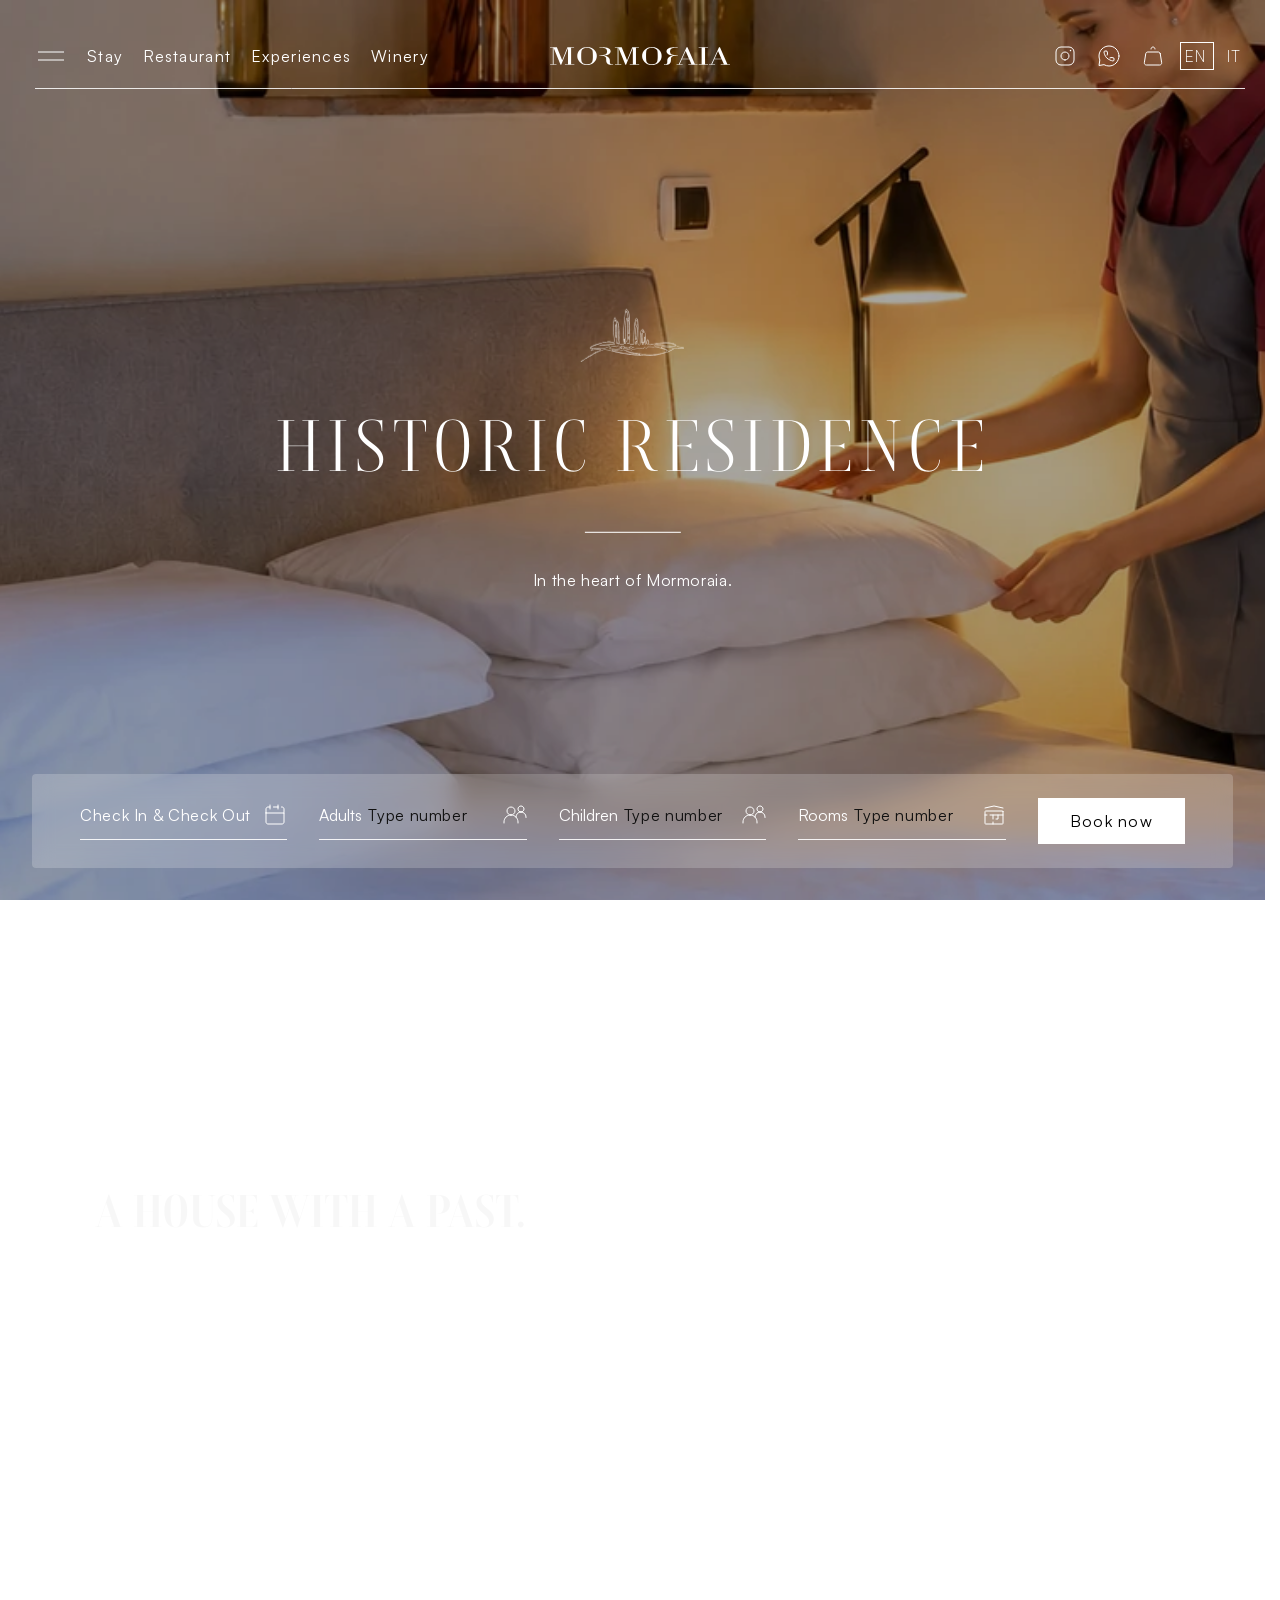
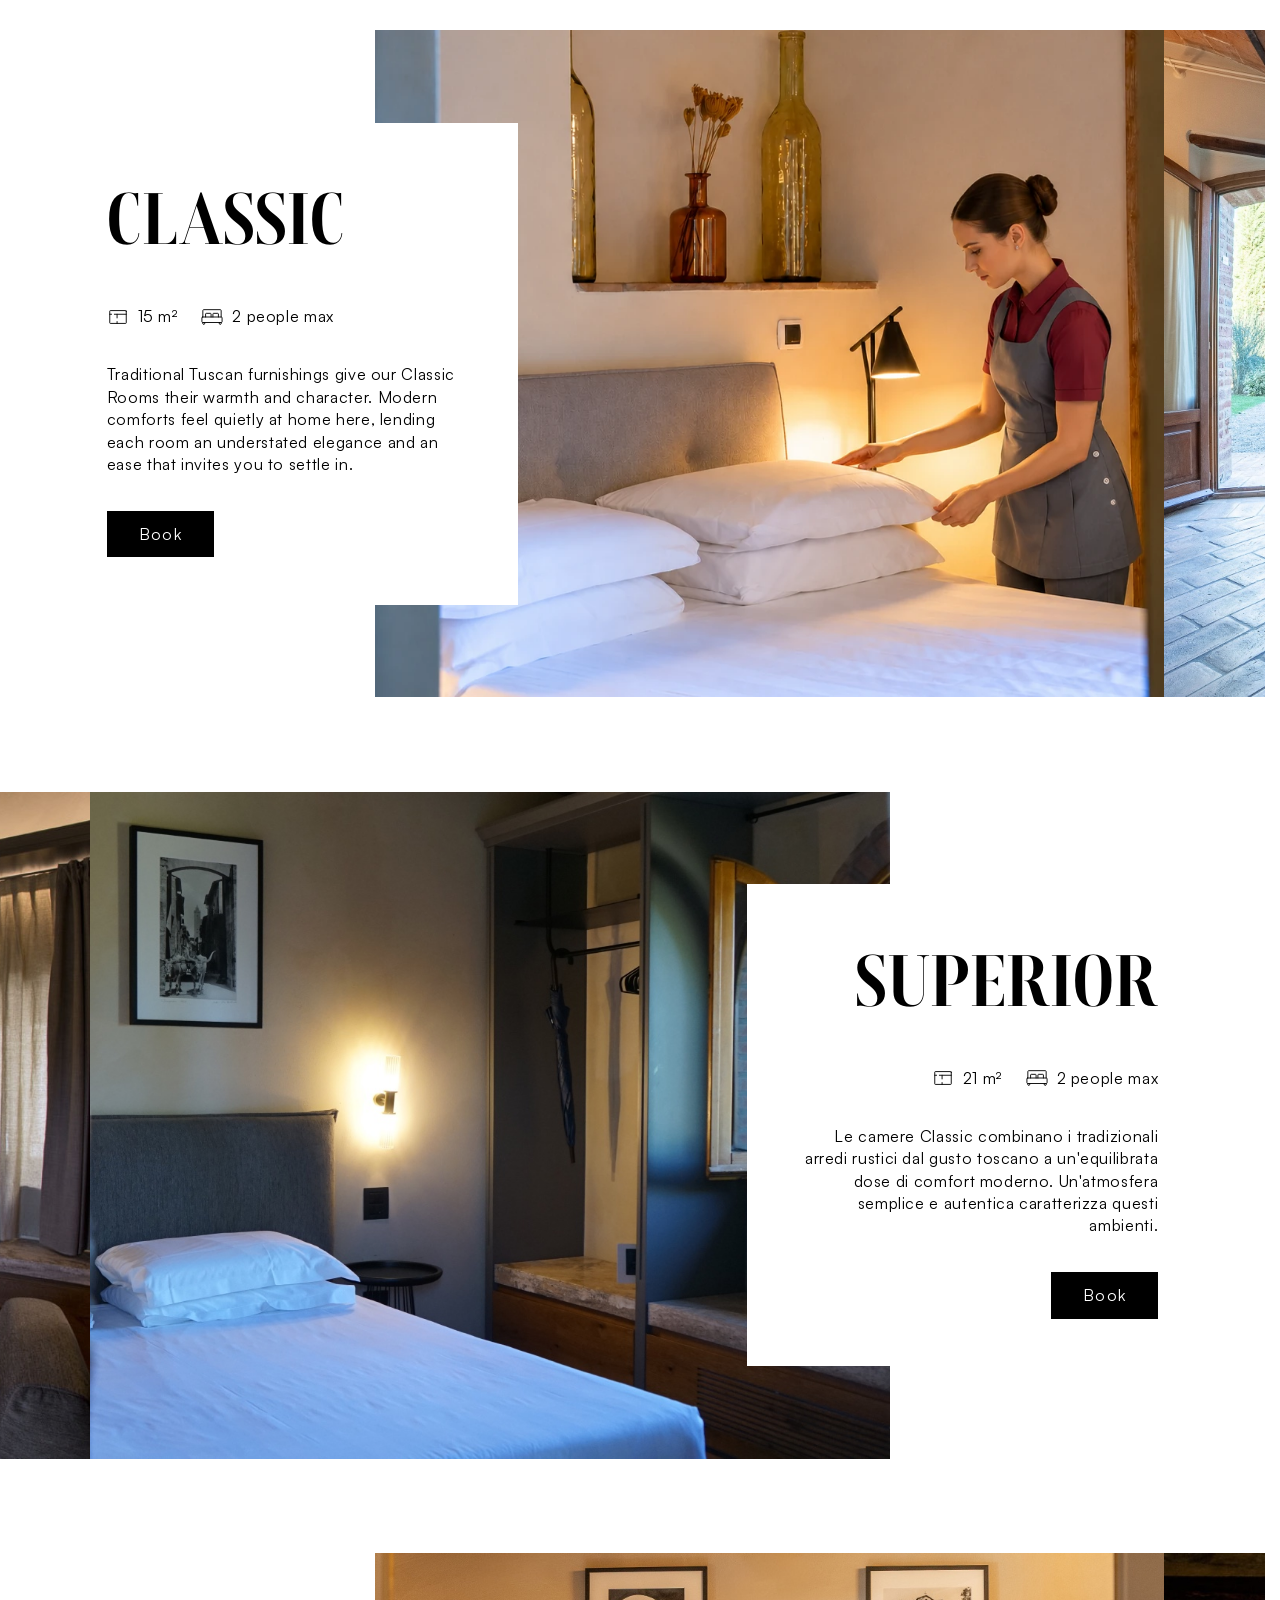
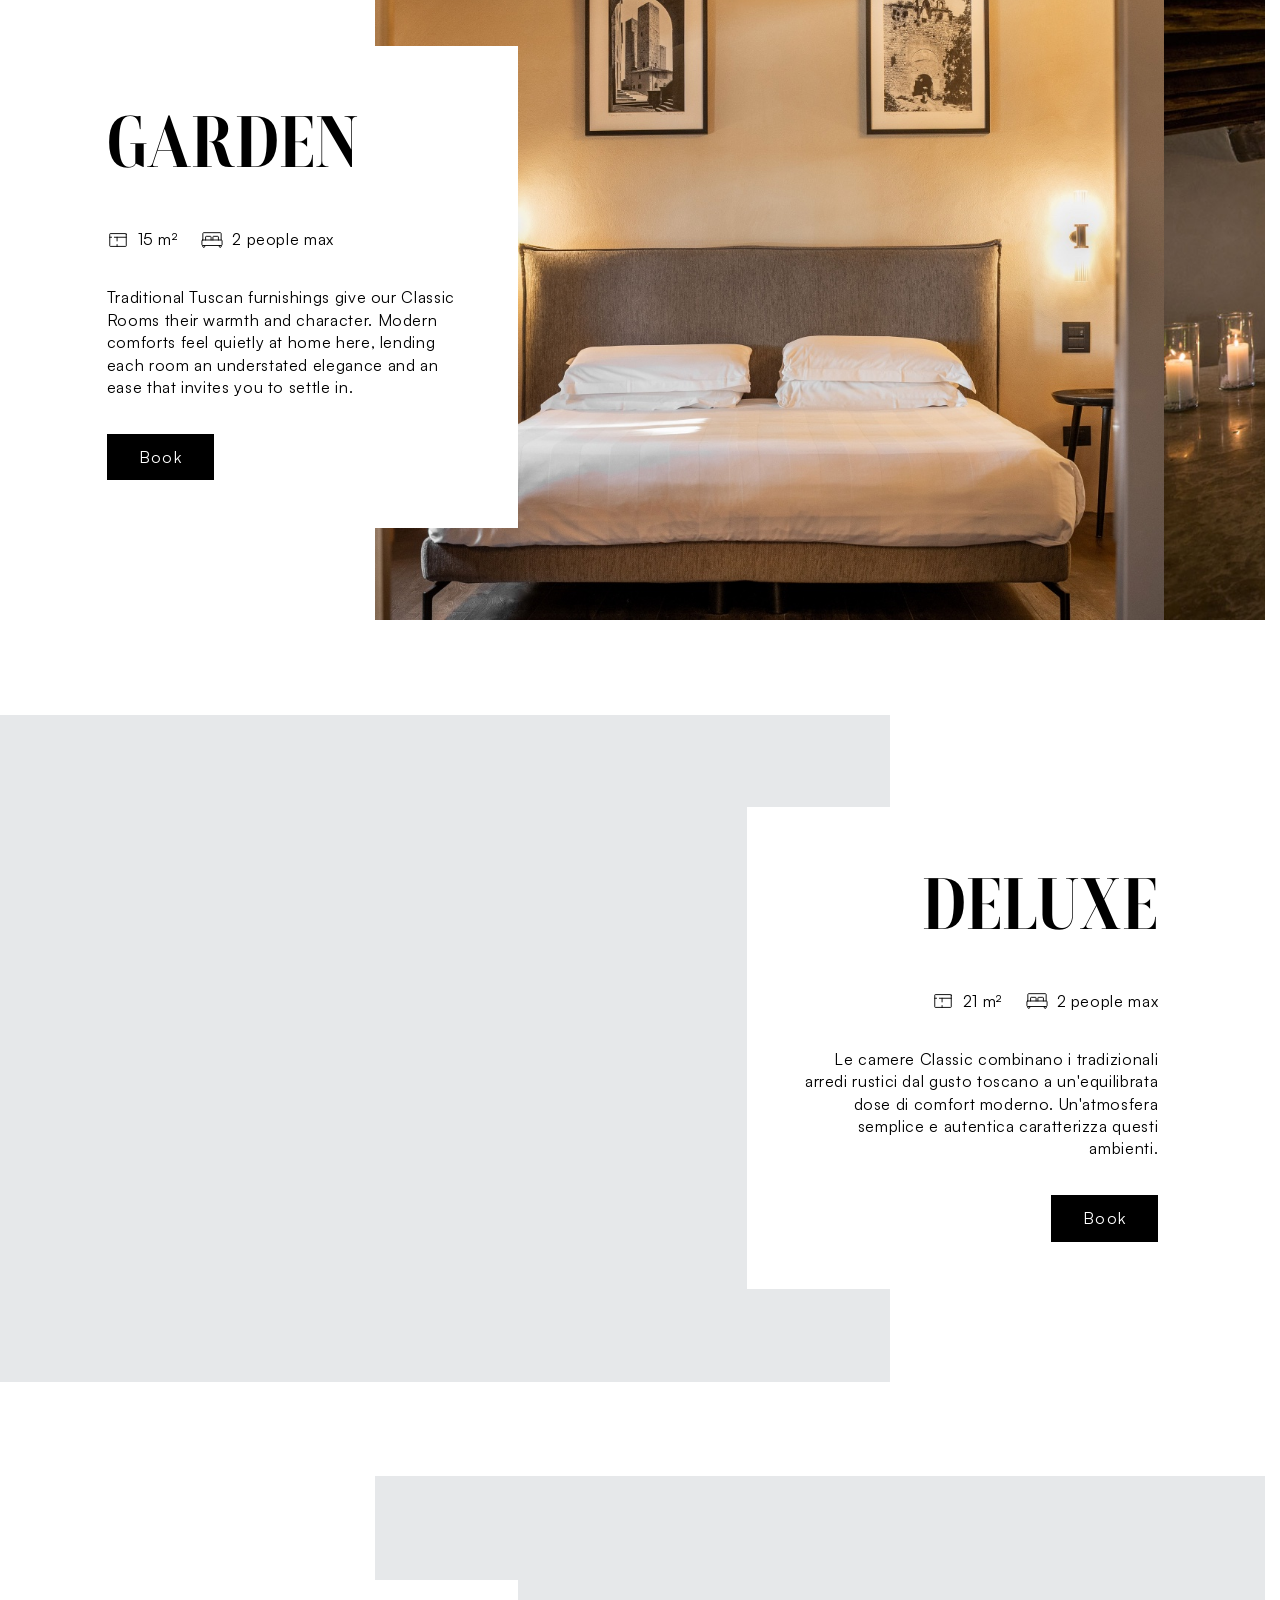
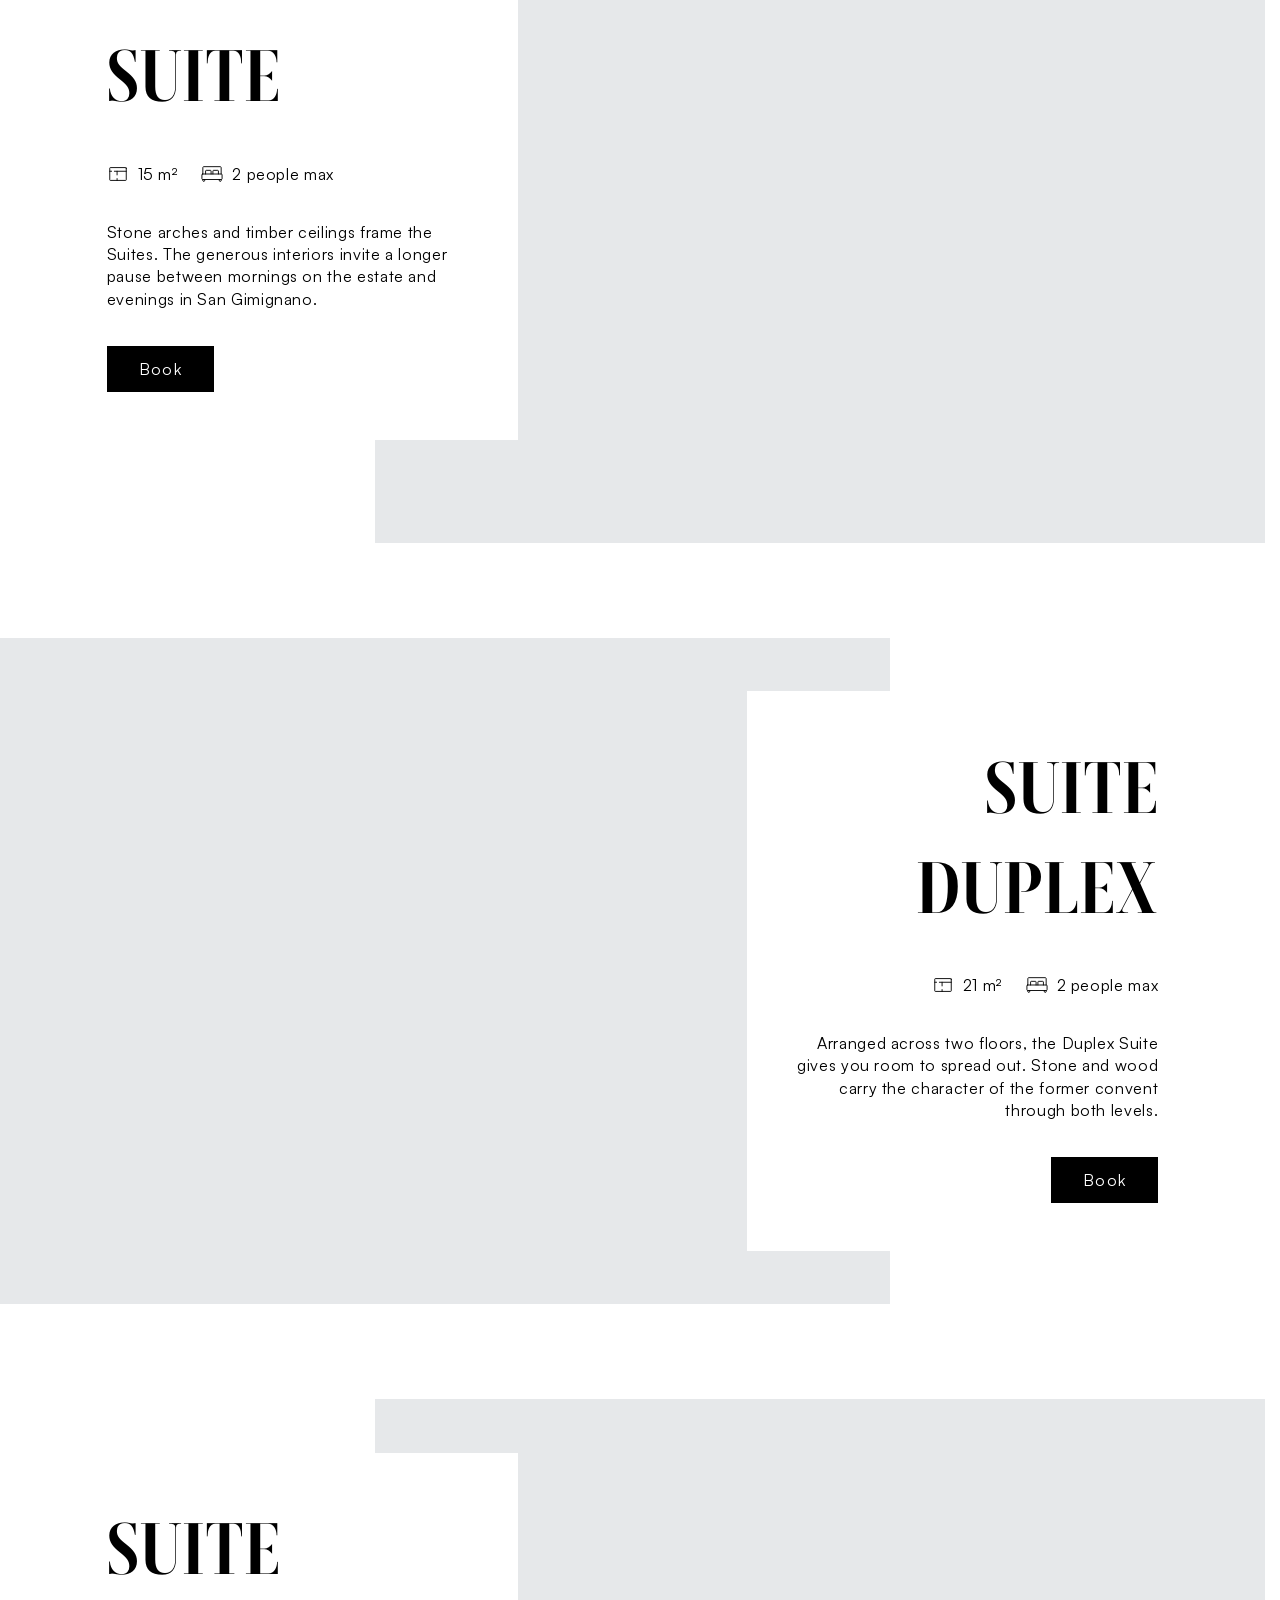
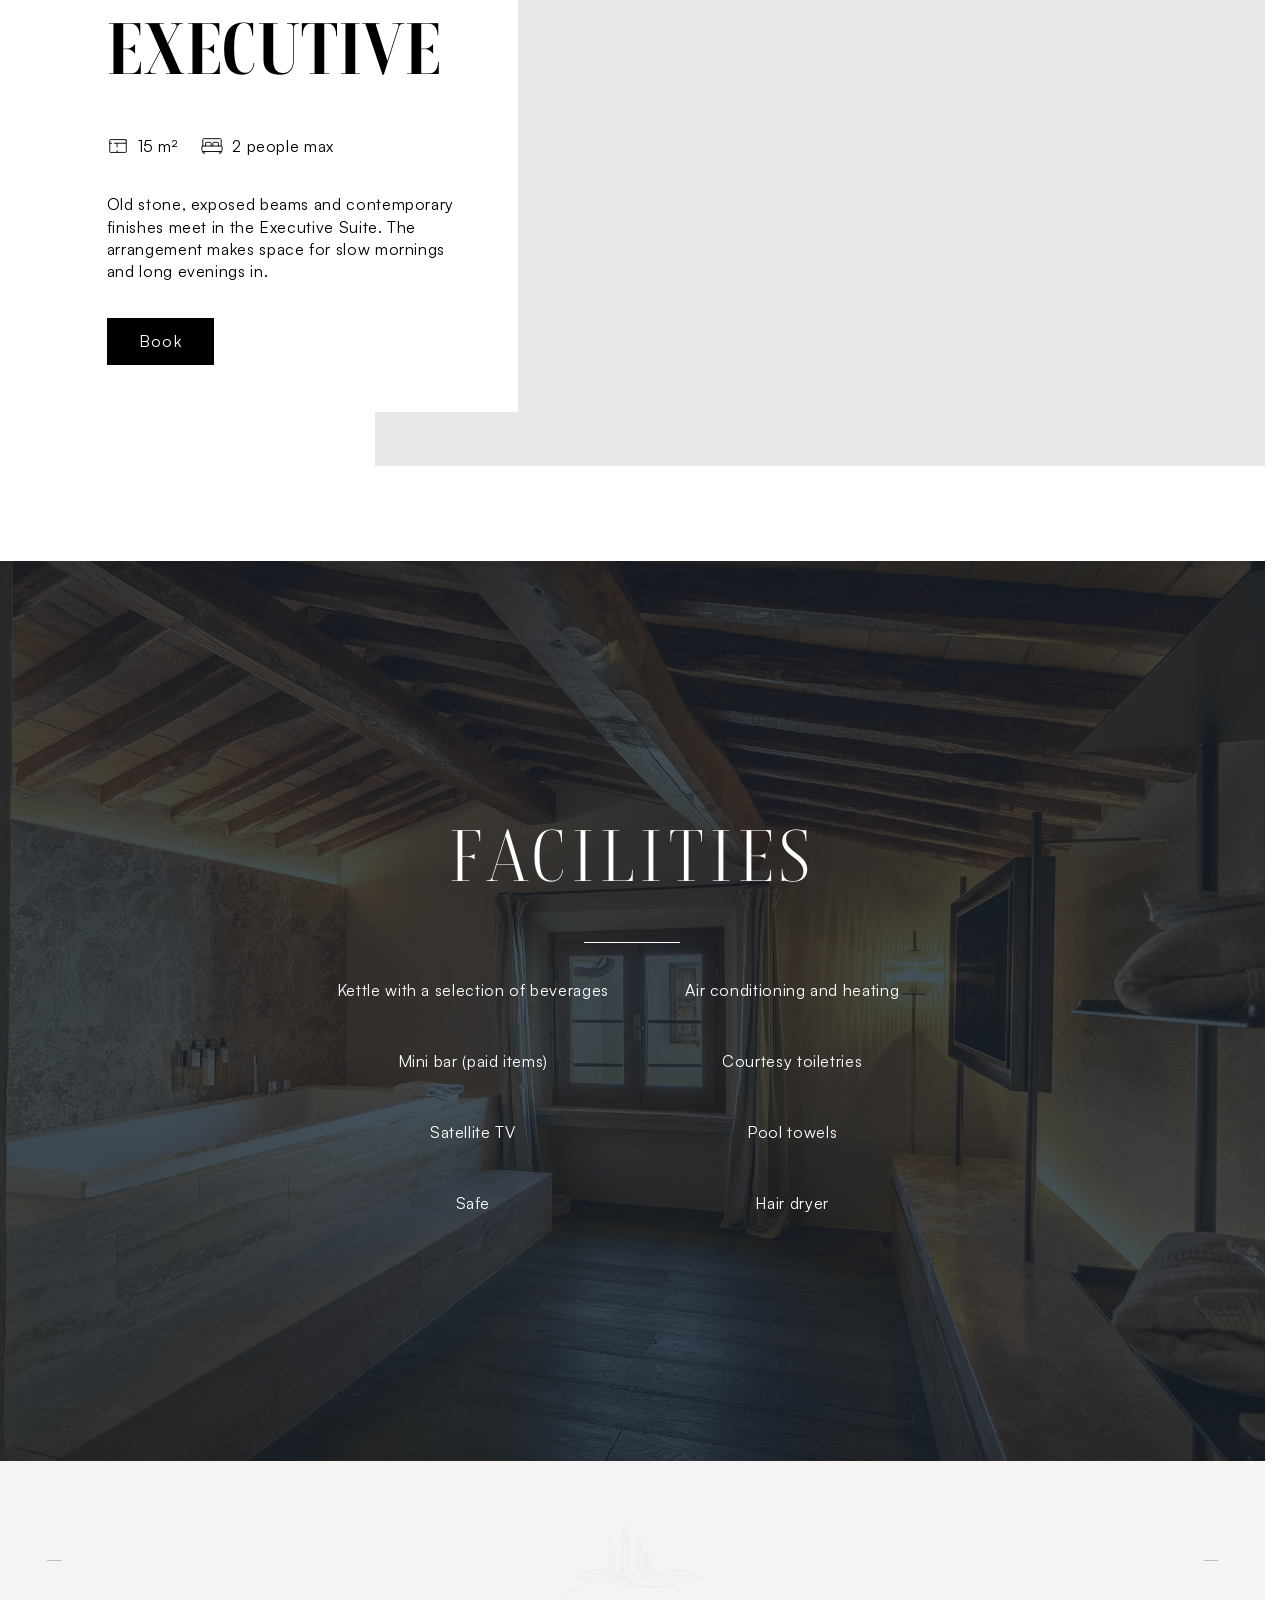
==== commit 3de36082: "Loop desktop galleries and refine the mobile photography handoff" ====
--- a/historic-residence.html
+++ b/historic-residence.html
@@ -11,15 +11,15 @@
   <link rel="stylesheet" href="motion.css?v=29">
   <link rel="stylesheet" href="components.css?v=41">
   <link rel="stylesheet" href="responsive.css?v=61">
-<link rel="stylesheet" href="navigation.css?v=6">
+<link rel="stylesheet" href="navigation.css?v=7">
   <script>
     if (new URLSearchParams(location.search).get('rooms') === 'v2') {
       document.documentElement.classList.add('rooms-v2');
     }
   </script>
-  <link rel="stylesheet" href="stay.css?v=10">
+  <link rel="stylesheet" href="stay.css?v=11">
   <script defer src="entrances.js?v=3"></script>
-  <script defer src="stay.js?v=8"></script>
+  <script defer src="stay.js?v=9"></script>
   <script defer src="booking.js?v=1"></script>
   <script defer src="footer.js?v=4"></script>
   <script defer src="page-scroll.js?v=40"></script>
--- a/components.css
+++ b/components.css
@@ -60,7 +60,7 @@
 #n1761,#n1762{isolation:isolate;overflow:clip}
 #ds11-3672{top:calc(64 * var(--u) + 192px);left:0;right:auto;pointer-events:none;z-index:-1}
 .story-mark{position:absolute;right:0;top:25%;width:min(13.6574vw,236px);height:auto;z-index:1;pointer-events:none}
-#ds11-3384{transform:translateX(100%)}
+#n1118 :where(.layout245){transform:translateX(100%)}
 #n1758 .panel-slot{top:calc(137 * var(--u))}
 #n1434{background:var(--chalk)}
 #n1684{background:white}
@@ -172,14 +172,14 @@
 .photo-finale {
   --photo-mark-width:24.4213vw;
   grid-column:1/-1;grid-row:2;
-  height:calc(var(--photo-height) + var(--photo-travel));
+  height:calc(var(--photo-height) + var(--photo-travel) - var(--photo-trim,0px));
 }
 .photo-stage {
-  position:sticky;top:0;height:var(--photo-height);pointer-events:none;
+  position:sticky;top:0;height:calc(var(--photo-height) - var(--photo-trim,0px));pointer-events:none;
 }
 .photo-window {
   position:relative;width:100%;overflow:hidden;background:white;
-  height:100%;
+  height:calc(var(--photo-height) - var(--photo-trim,0px) * var(--photo-trim-progress,0));
 }
 .photo-finale-surface {
   position:absolute;inset:0 0 auto;height:var(--photo-height);
@@ -192,7 +192,7 @@
   left:-10.24%;top:-19.62%;object-fit:cover;
 }
 .photo-emblem {
-  top:calc(50% + var(--photo-mark-offset,0px));
+  top:calc(var(--photo-height) / 2 + var(--photo-mark-offset,0px));
   display:block;position:absolute;left:50%;transform:translate(-50%,-50%);
   width:var(--photo-mark-width);opacity:var(--photo-mark-opacity,0);pointer-events:none;
 }
@@ -210,10 +210,11 @@
 }
 @media(prefers-reduced-motion:reduce){
  #n1123{grid-row:1}
- .photo-finale,.photo-stage{height:calc(2 * var(--photo-height))}
+ .photo-finale,.photo-stage{height:calc(2 * var(--photo-height) - var(--photo-trim,0px))}
  .photo-stage{position:relative}
+ .photo-window{height:100%}
  .photo-finale-surface{clip-path:none;transform:none;opacity:1}
- .photo-emblem{top:75%;opacity:1}
+ .photo-emblem{top:calc(1.5 * var(--photo-height) + var(--photo-mark-offset,0px));opacity:1}
 }
 
 /* Explicitly select the Regular instance used by Figma's paragraph and CTA styles. */
@@ -240,7 +241,7 @@
   font-weight:300;
   font-display:swap;
 }
-#n1636 .layout7 {display:none}
+#n1118 .layout152 .layout7 {display:none}
 
 .language button {cursor:pointer}
 
--- a/responsive.css
+++ b/responsive.css
@@ -196,8 +196,10 @@
   #n1129 .layout99 {width:227.5%;height:164%;left:-37%;top:-61%}
   #n1129 .layout101 {width:138.9%;height:100%;left:-19.4%;top:0}
   .photo-finale {
-    position:relative;background:white;
+    position:relative;overflow:clip;background:white;
     --photo-mark-width:min(63.78vw,475px);
+    /* Reserve the shorter frame in flow so section links have a stable target. */
+    --photo-trim:256px;
   }
   .photo-finale-surface {clip-path:none;transform:none}
 
@@ -374,7 +376,7 @@
   #n1762 .gallery-track > div {width:max(100vw,1011px)}
   #n1631.layout147,#n1636.layout152 {width:2274px;height:900px;left:-126px}
   #n1636.layout152 {left:-1137px}
-  #n1636 .layout7 {display:block;background:rgb(0 0 0 / .2)}
+  #n1118 .layout152 .layout7 {display:block;background:rgb(0 0 0 / .2)}
   #n1631::after {content:"";position:absolute;inset:0;background:rgb(0 0 0 / .2)}
   #ds11-3367,#ds11-3373 {width:400px;left:417px;top:256px}
   #ds11-3373 {left:411px}
--- a/navigation.css
+++ b/navigation.css
@@ -219,6 +219,7 @@
     animation:none;
   }
   .menu-panel-clip {overflow:hidden}
+  .menu-items :is(.menu-title,.menu-choices a) {-webkit-tap-highlight-color:transparent}
   .menu-choices,.menu-group[data-menu-group="experiences"] .menu-choices {
     display:flex;
     flex-direction:column;
@@ -247,10 +248,7 @@
   .is-open .masthead .mast-rule {background-image:url(assets/27e3c.svg)}
   .menu-content {padding-block:48px 64px}
   .menu-items {justify-items:stretch;text-align:center}
-  .menu-title {
-    width:100%;
-    -webkit-tap-highlight-color:transparent;
-  }
+  .menu-title {width:100%}
   button.menu-title {appearance:none}
   .menu-title::before {
     inset:auto 0 -24px;
--- a/stay.css
+++ b/stay.css
@@ -109,7 +109,7 @@
 }
 .room-gallery:focus-visible {opacity:1}
 .room-gallery::-webkit-scrollbar {display:none}
-.room-gallery.dragging {scroll-snap-type:none}
+.room-gallery:is(.dragging,.room-advancing) {scroll-snap-type:none}
 .room-scene-right .room-carousel {justify-self:start}
 .room-scene-right .room-gallery {direction:rtl}
 .room-track {height:100%;display:flex}
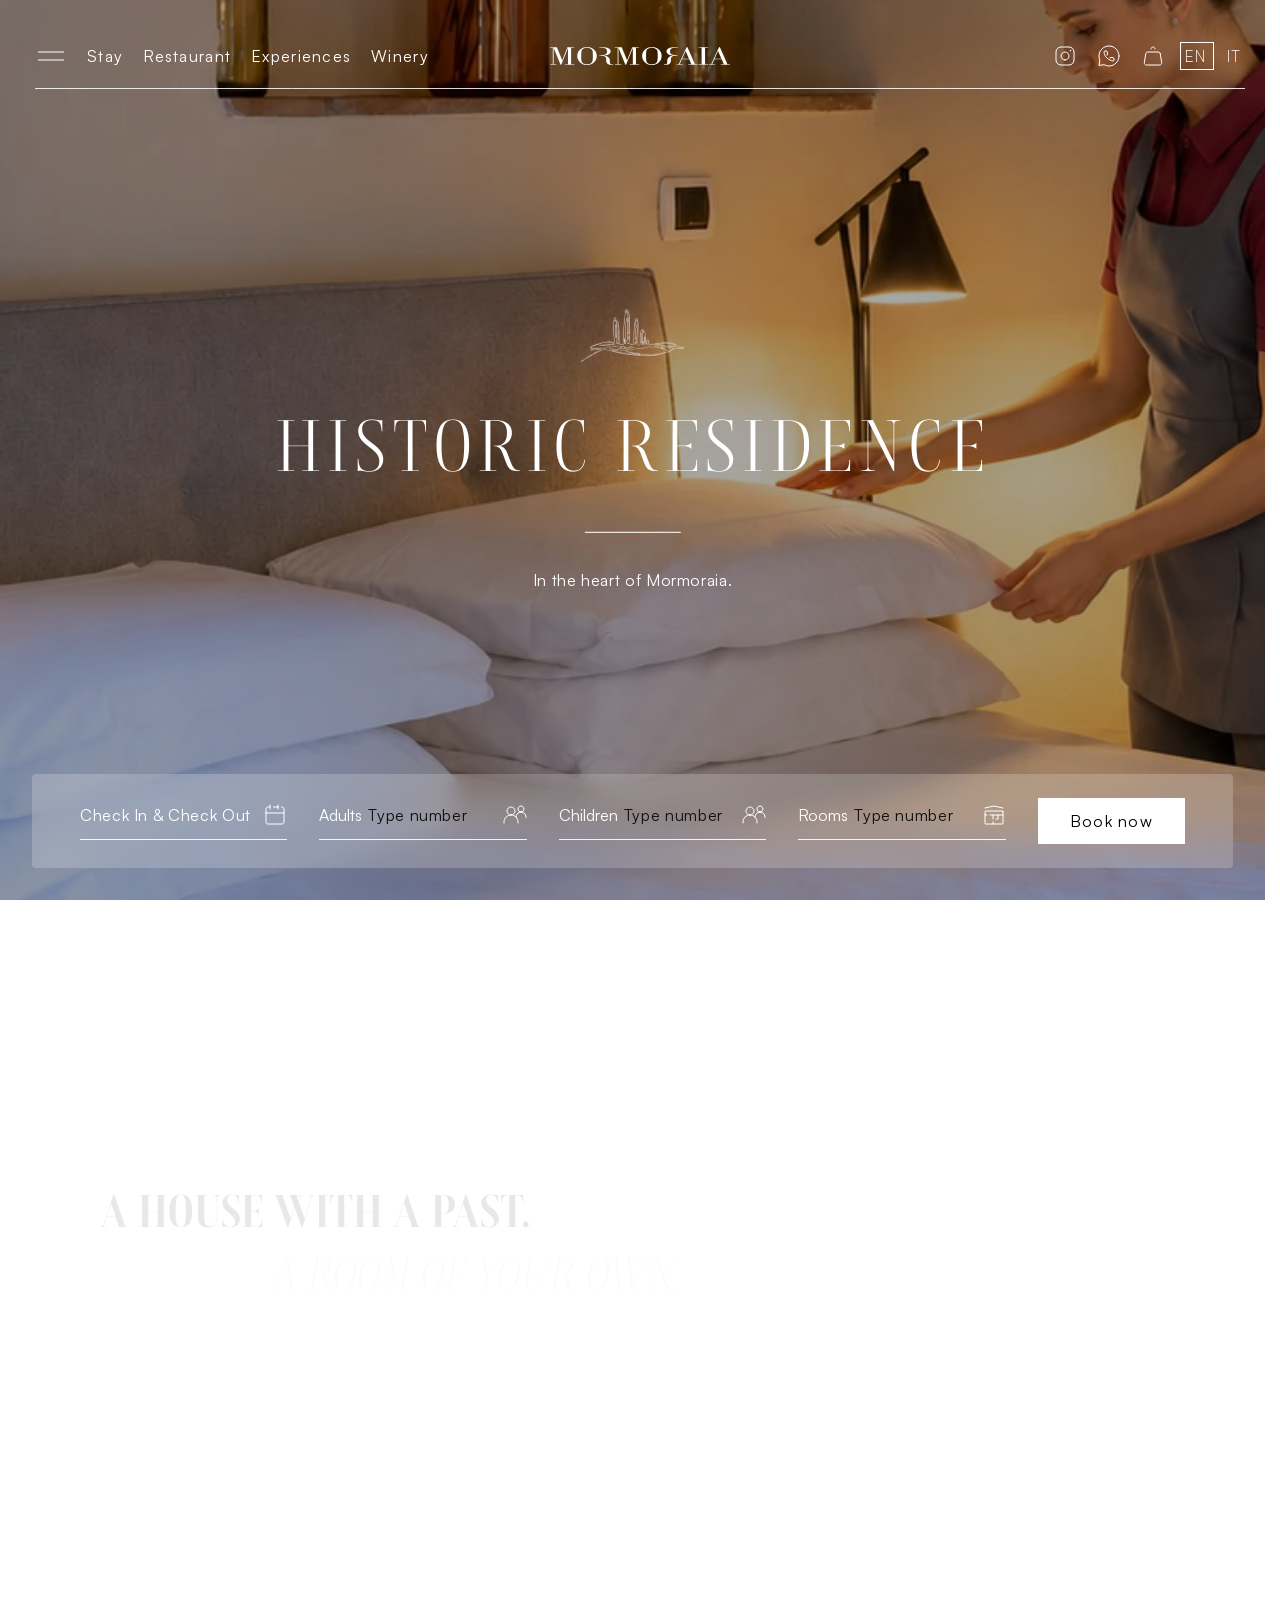
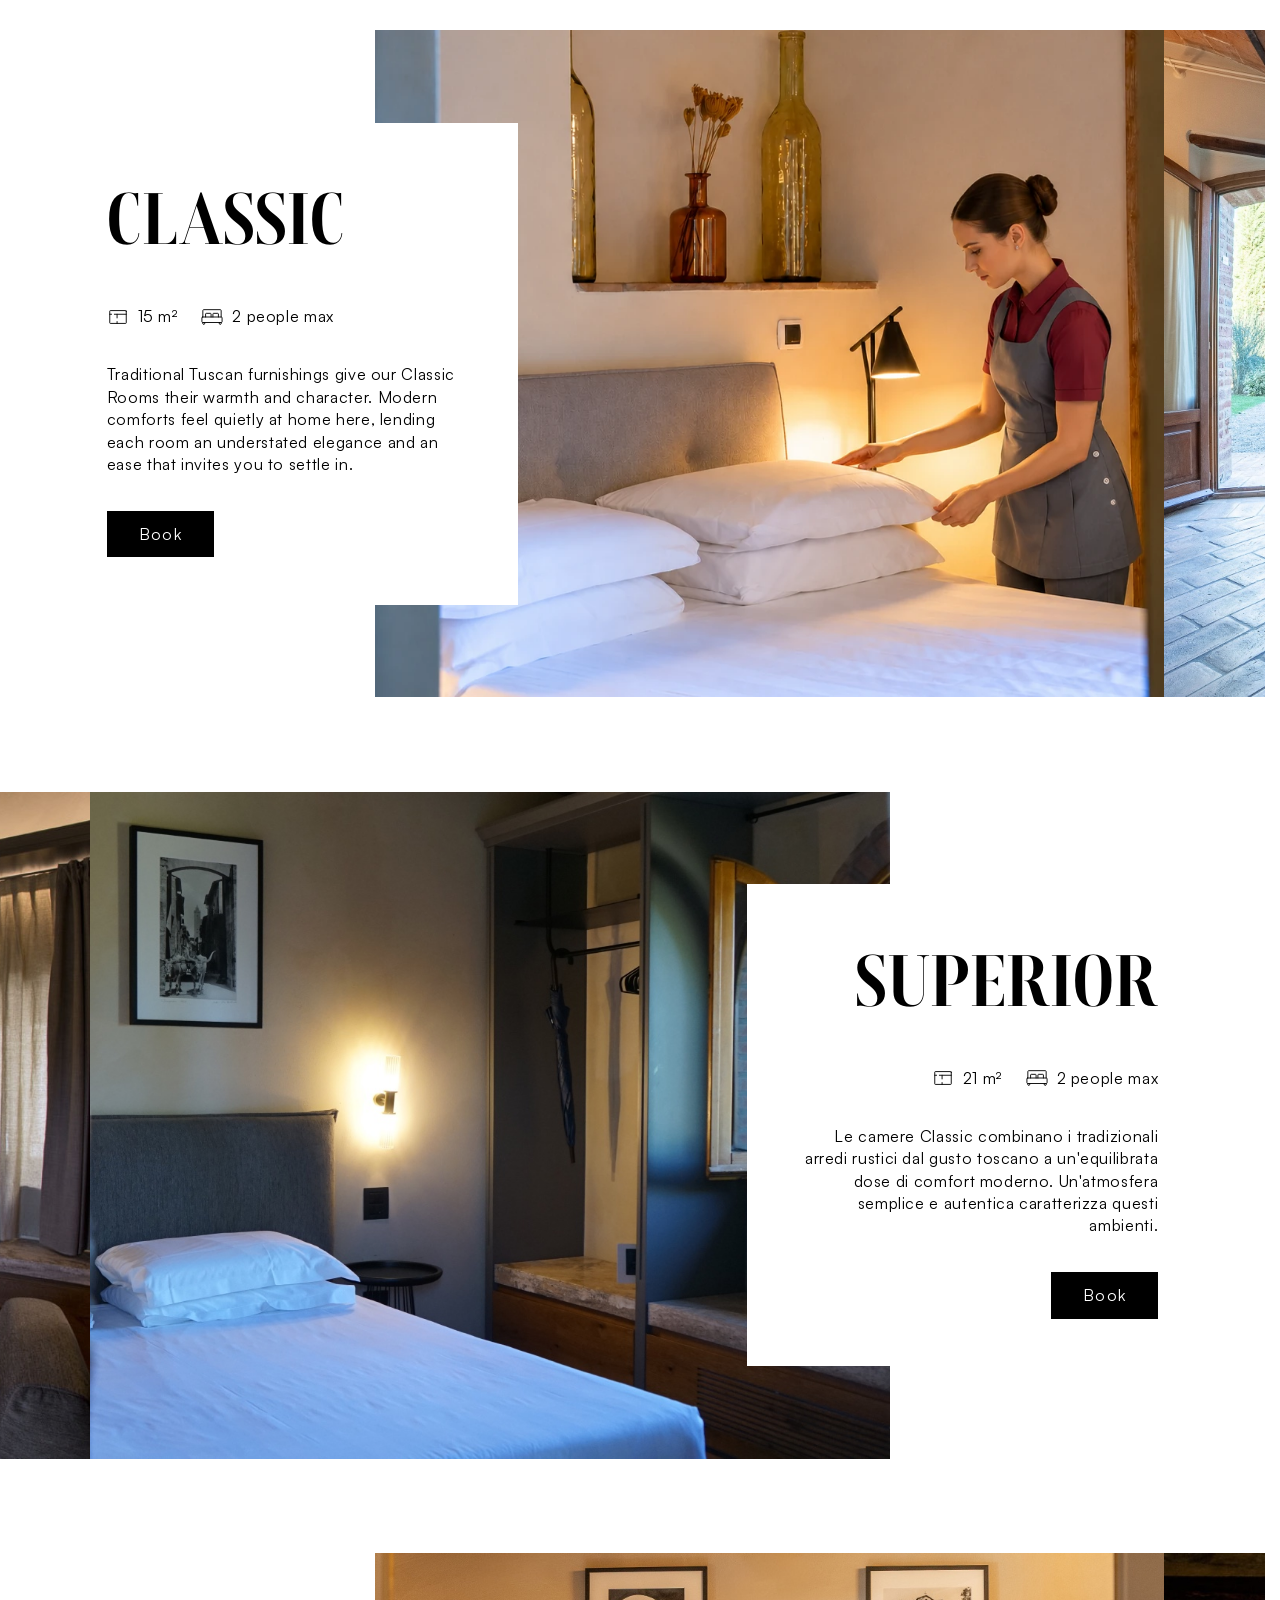
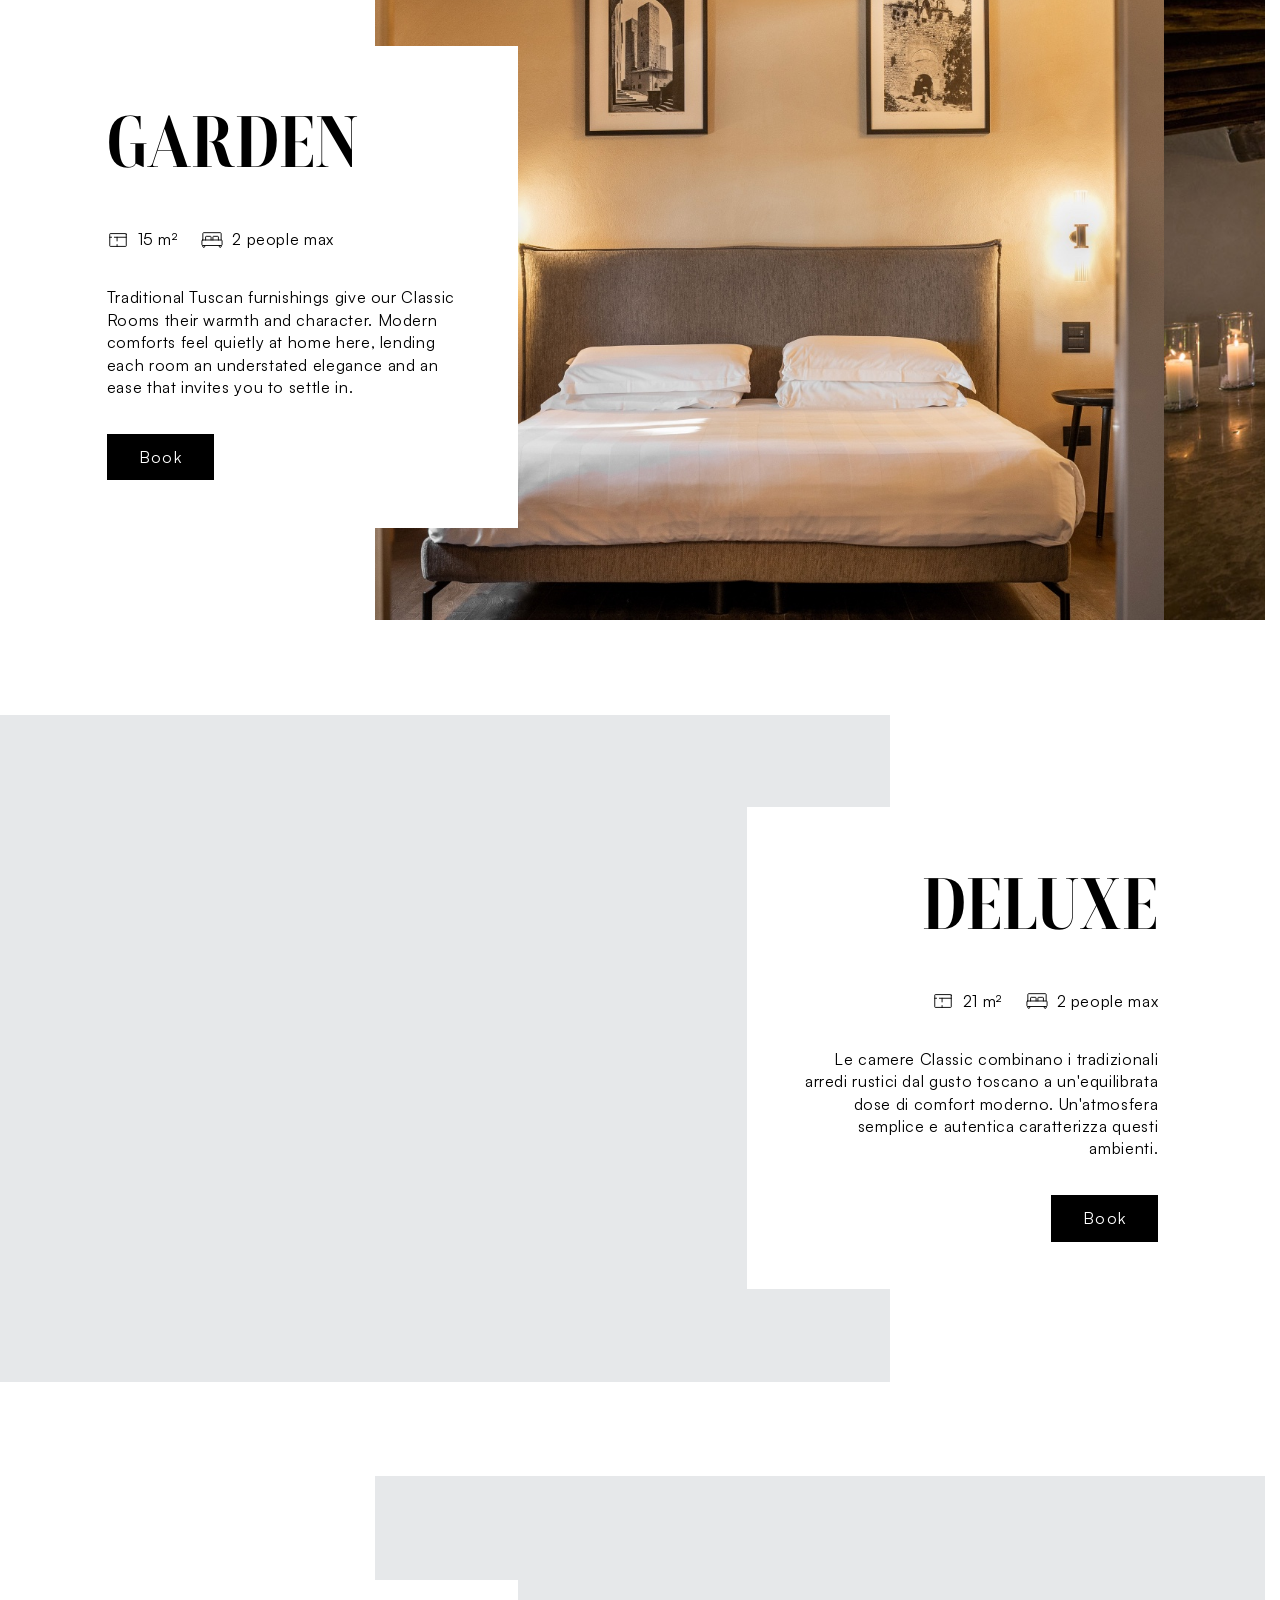
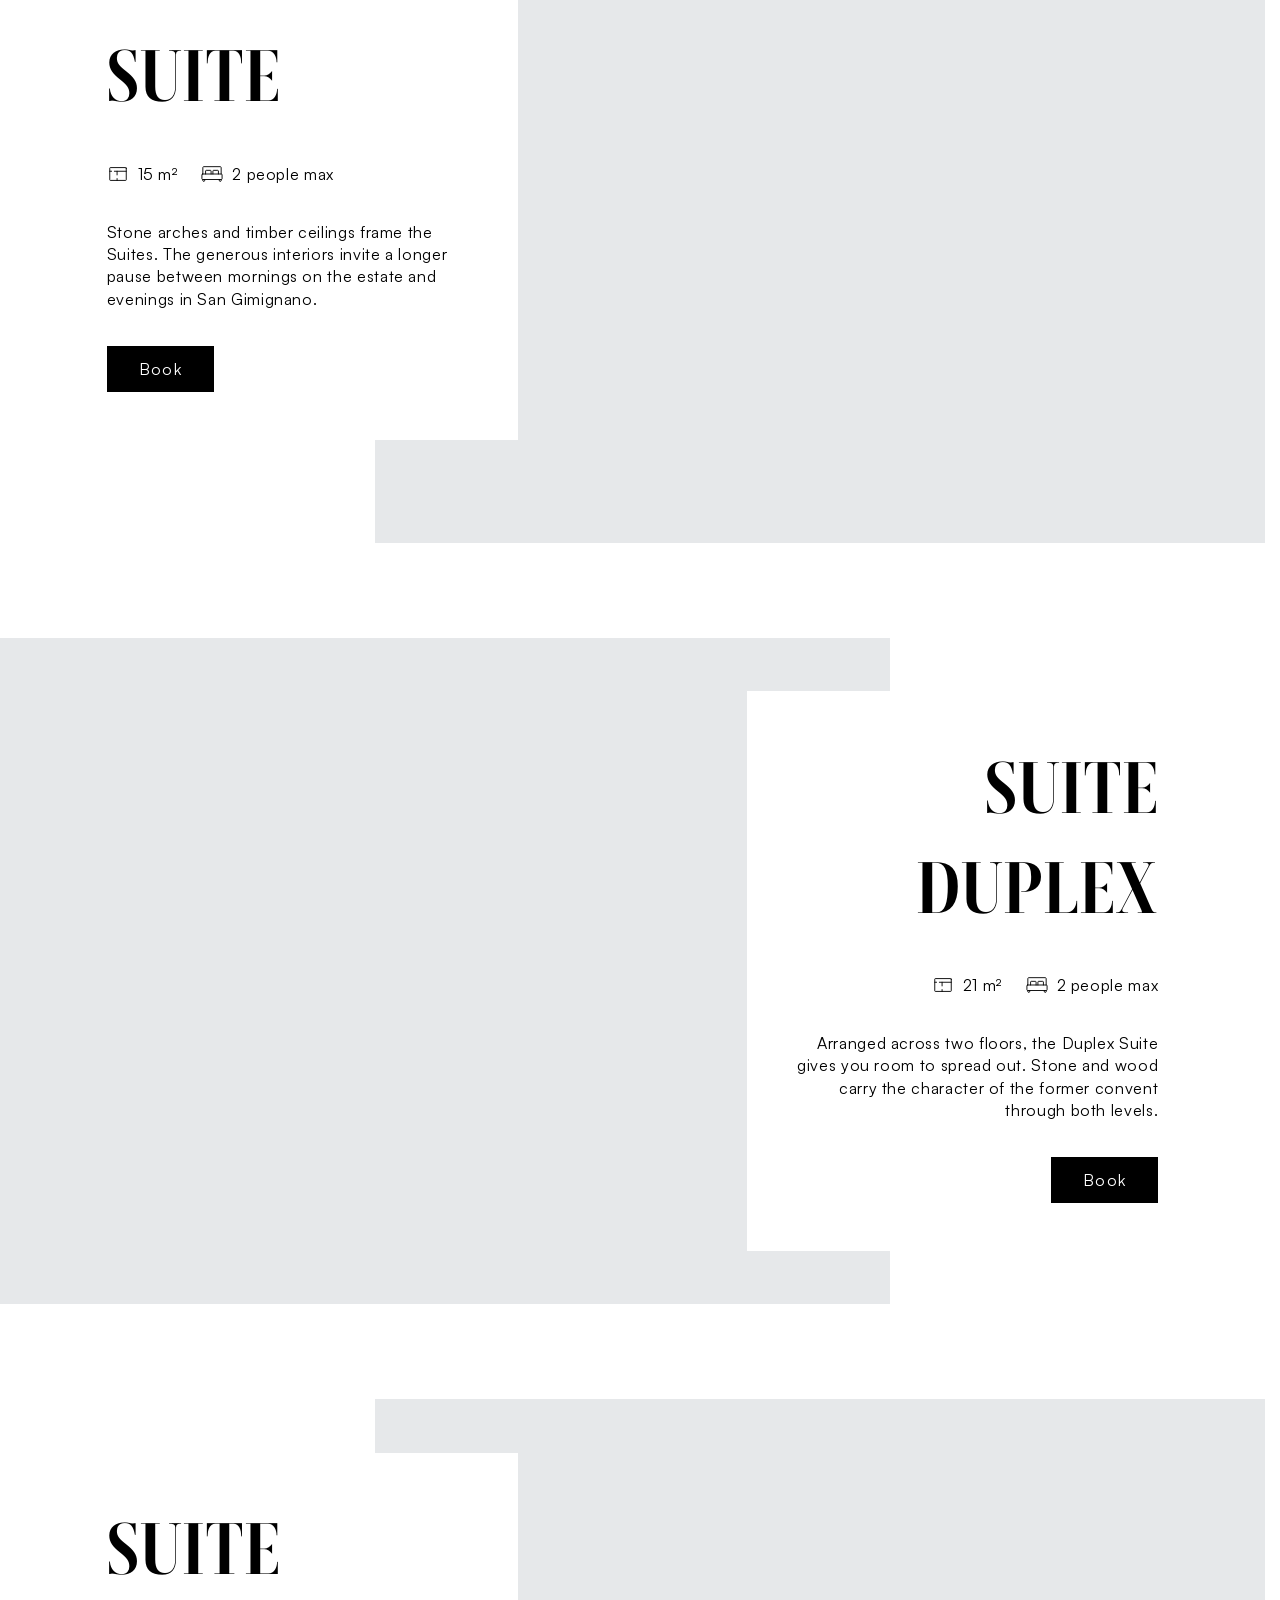
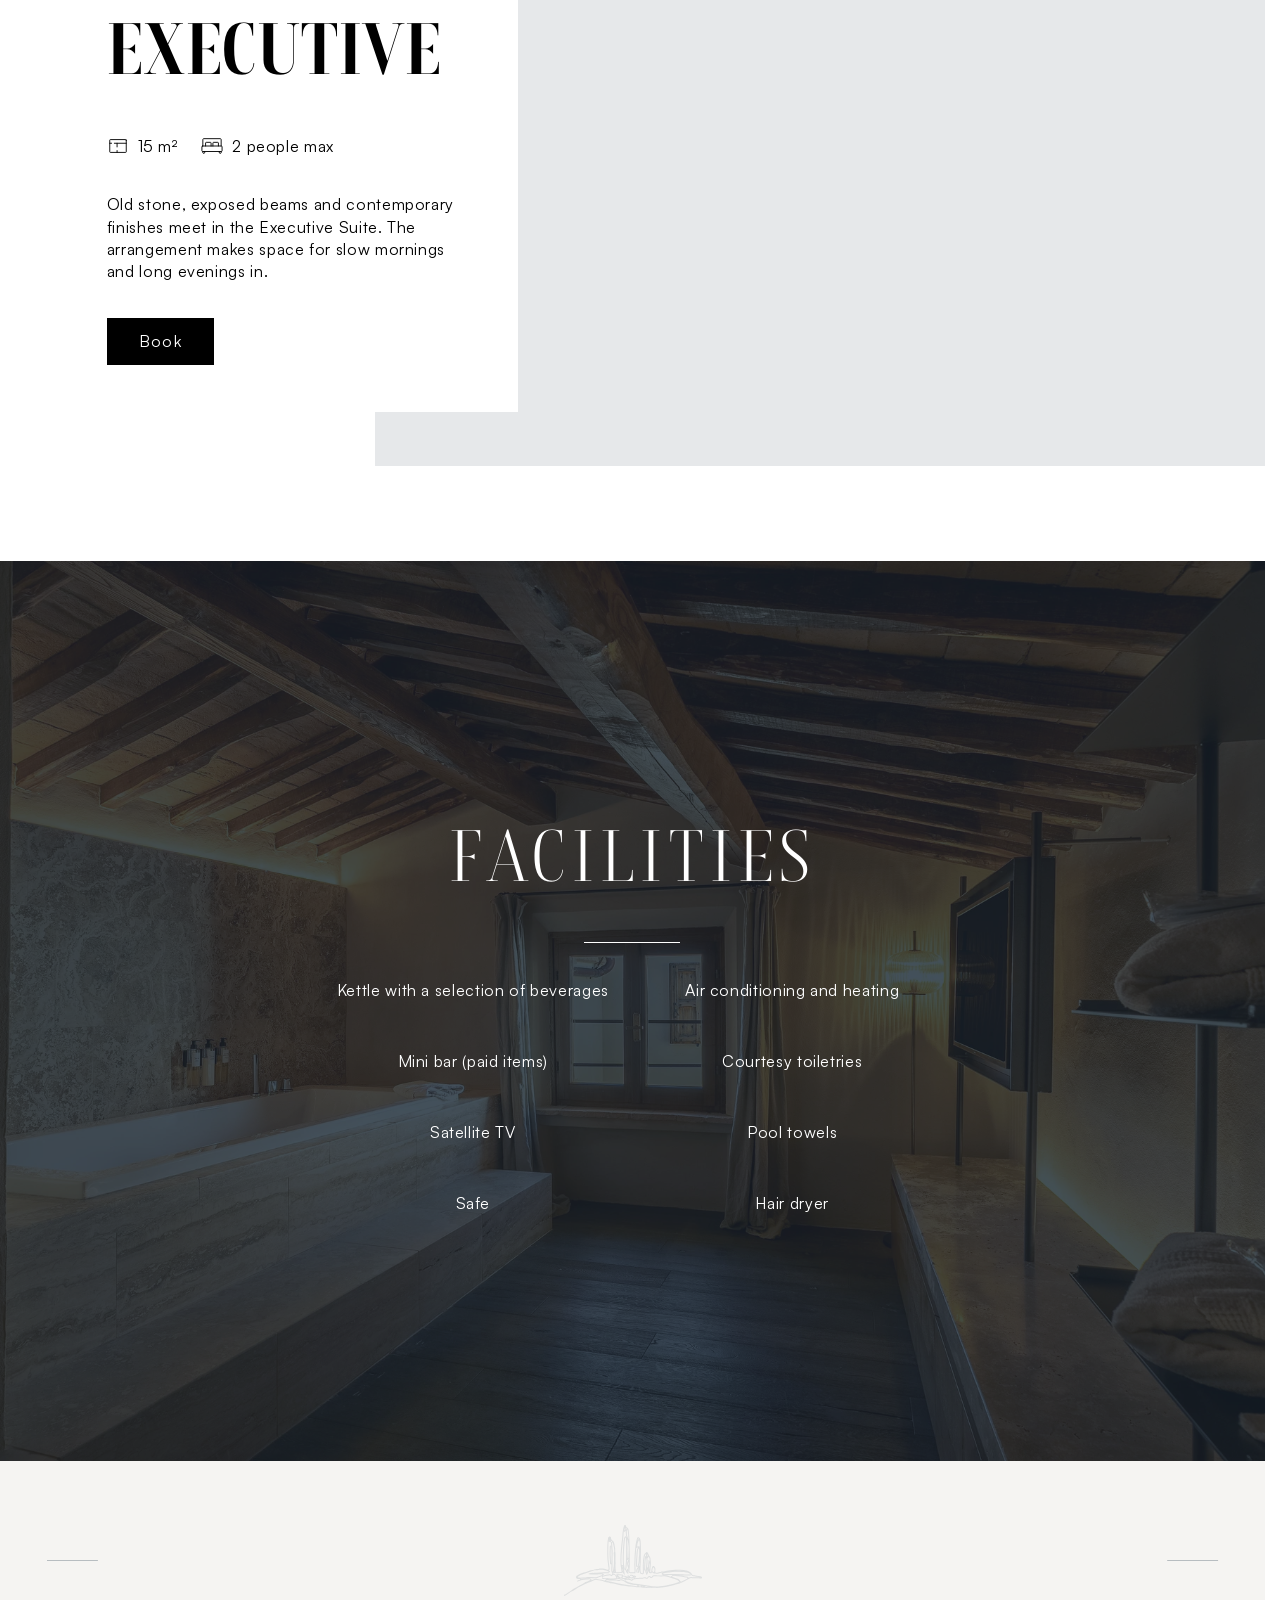
==== commit 326deed1: "Use Winery consistently in the full-screen menu" ====
--- a/historic-residence.html
+++ b/historic-residence.html
@@ -11,7 +11,7 @@
   <link rel="stylesheet" href="motion.css?v=29">
   <link rel="stylesheet" href="components.css?v=41">
   <link rel="stylesheet" href="responsive.css?v=61">
-<link rel="stylesheet" href="navigation.css?v=7">
+<link rel="stylesheet" href="navigation.css?v=8">
   <script>
     if (new URLSearchParams(location.search).get('rooms') === 'v2') {
       document.documentElement.classList.add('rooms-v2');
@@ -61,7 +61,7 @@
    </ul></div></div>
   </div>
   <div class="menu-group" data-menu-group="winery">
-   <button class="menu-title" type="button" aria-expanded="false" aria-controls="full-winery"><span>Winery</span><span class="menu-winery-mobile">Wine Shop</span></button>
+   <button class="menu-title" type="button" aria-expanded="false" aria-controls="full-winery">Winery</button>
    <div class="menu-panel" id="full-winery" inert aria-hidden="true"><div class="menu-panel-clip"><ul class="menu-choices">
     <li><a href="https://wineclub.mormoraia.it/en/shop/">Wine Shop</a></li>
     <li><a href="https://www.mormoraia.it/en/cantina-mormoraia/">Winery</a></li>
--- a/navigation.css
+++ b/navigation.css
@@ -83,7 +83,6 @@
   transition:transform .58s var(--silk);
 }
 .menu-title[aria-expanded="true"]::before {transform:scaleX(1)}
-.menu-winery-mobile {display:none}
 .menu-panel {
   display:grid;
   grid-template-rows:0fr;
@@ -257,8 +256,6 @@
     background:transparent url(assets/0ed35.svg) center no-repeat;
     transform-origin:center;
   }
-  .menu-title[aria-expanded="false"]:has(.menu-winery-mobile) span:first-child {display:none}
-  .menu-title[aria-expanded="false"] .menu-winery-mobile {display:inline}
   .menu-choices {align-items:center;padding-top:48px}
   .menu-footer {
     flex-direction:column;
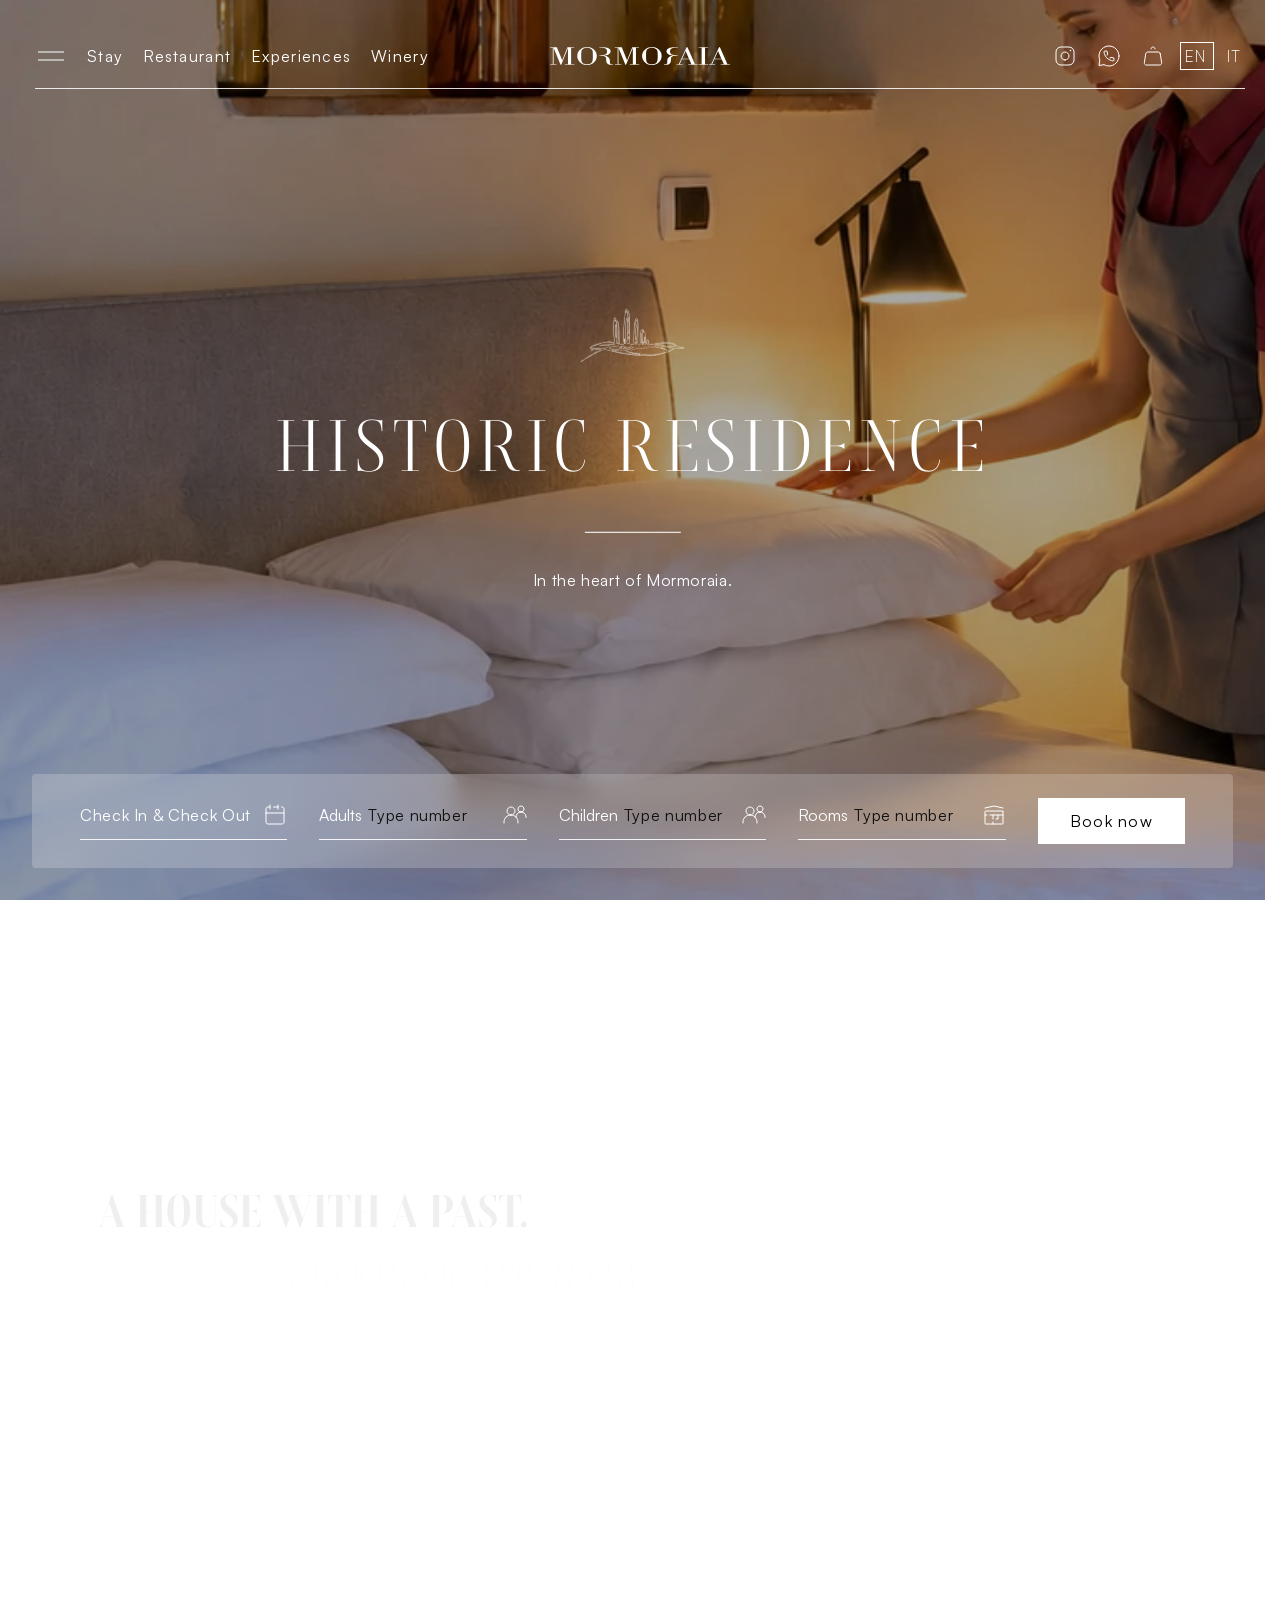
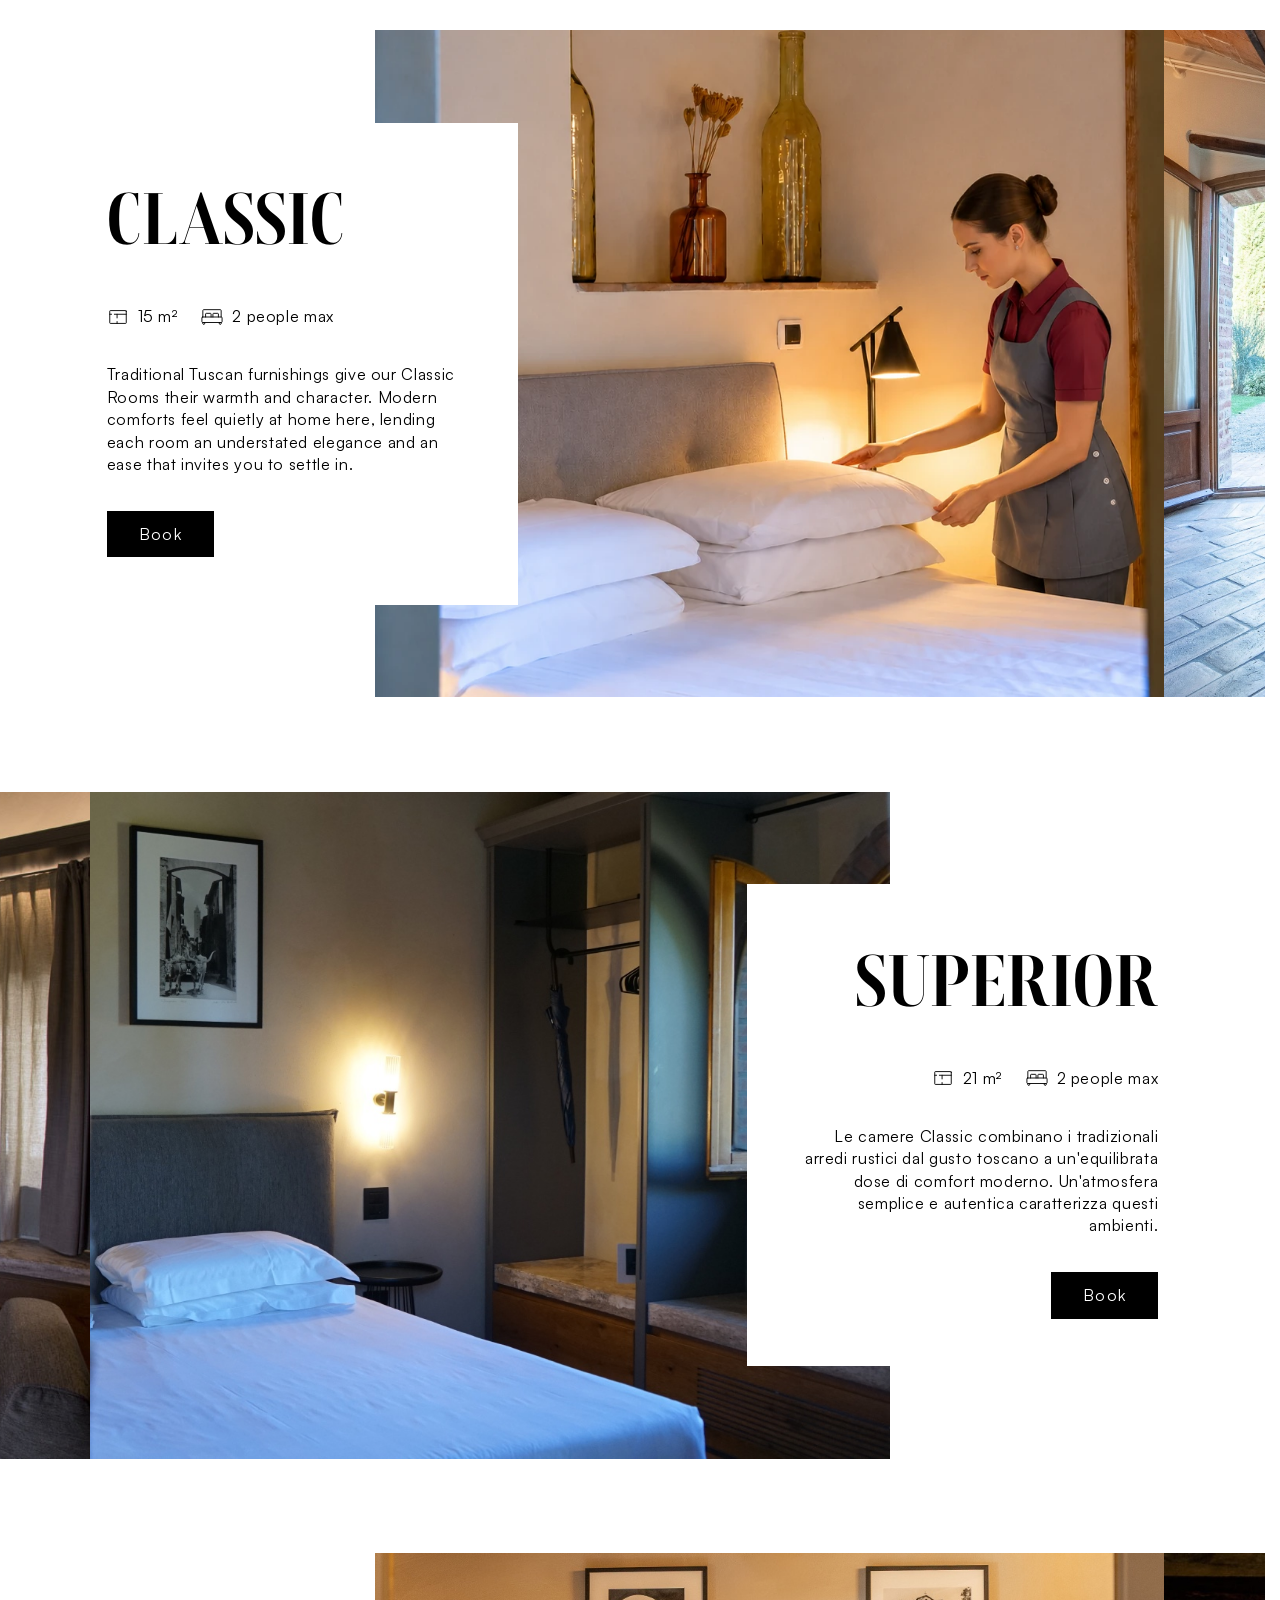
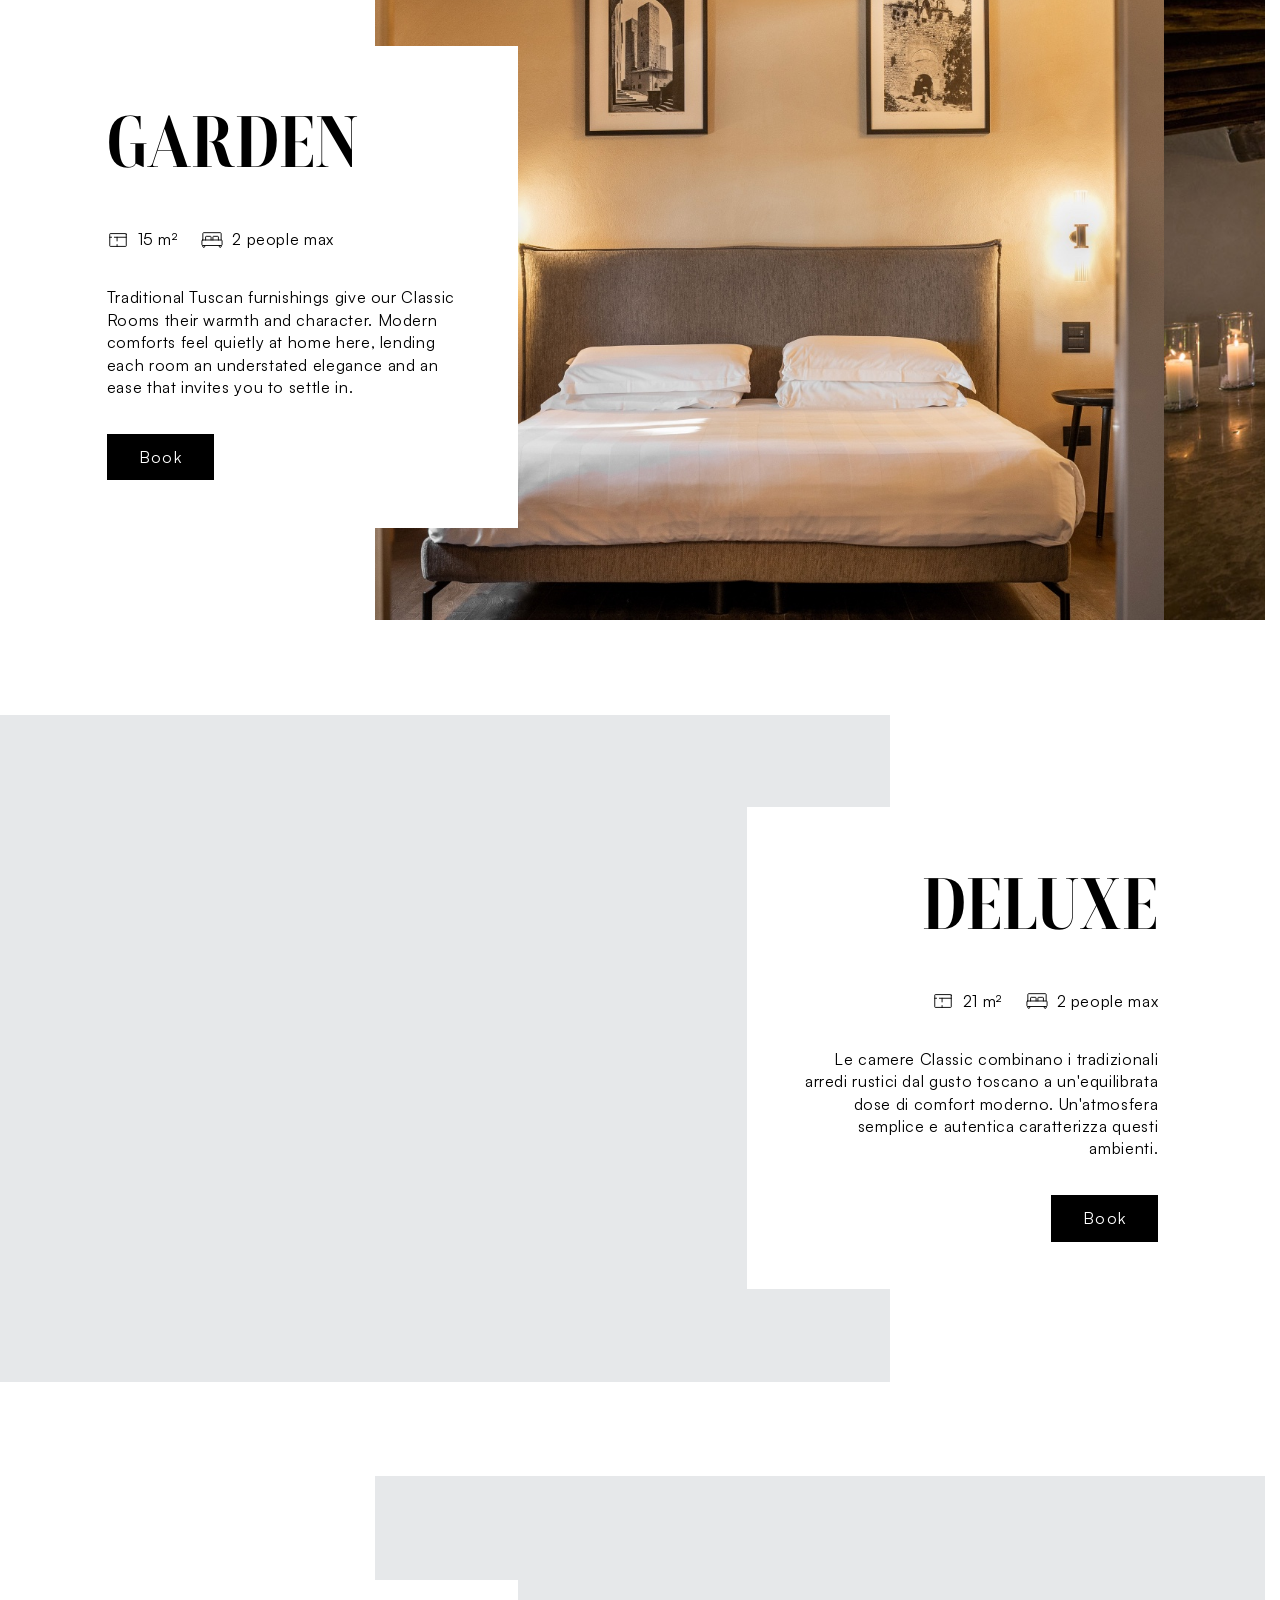
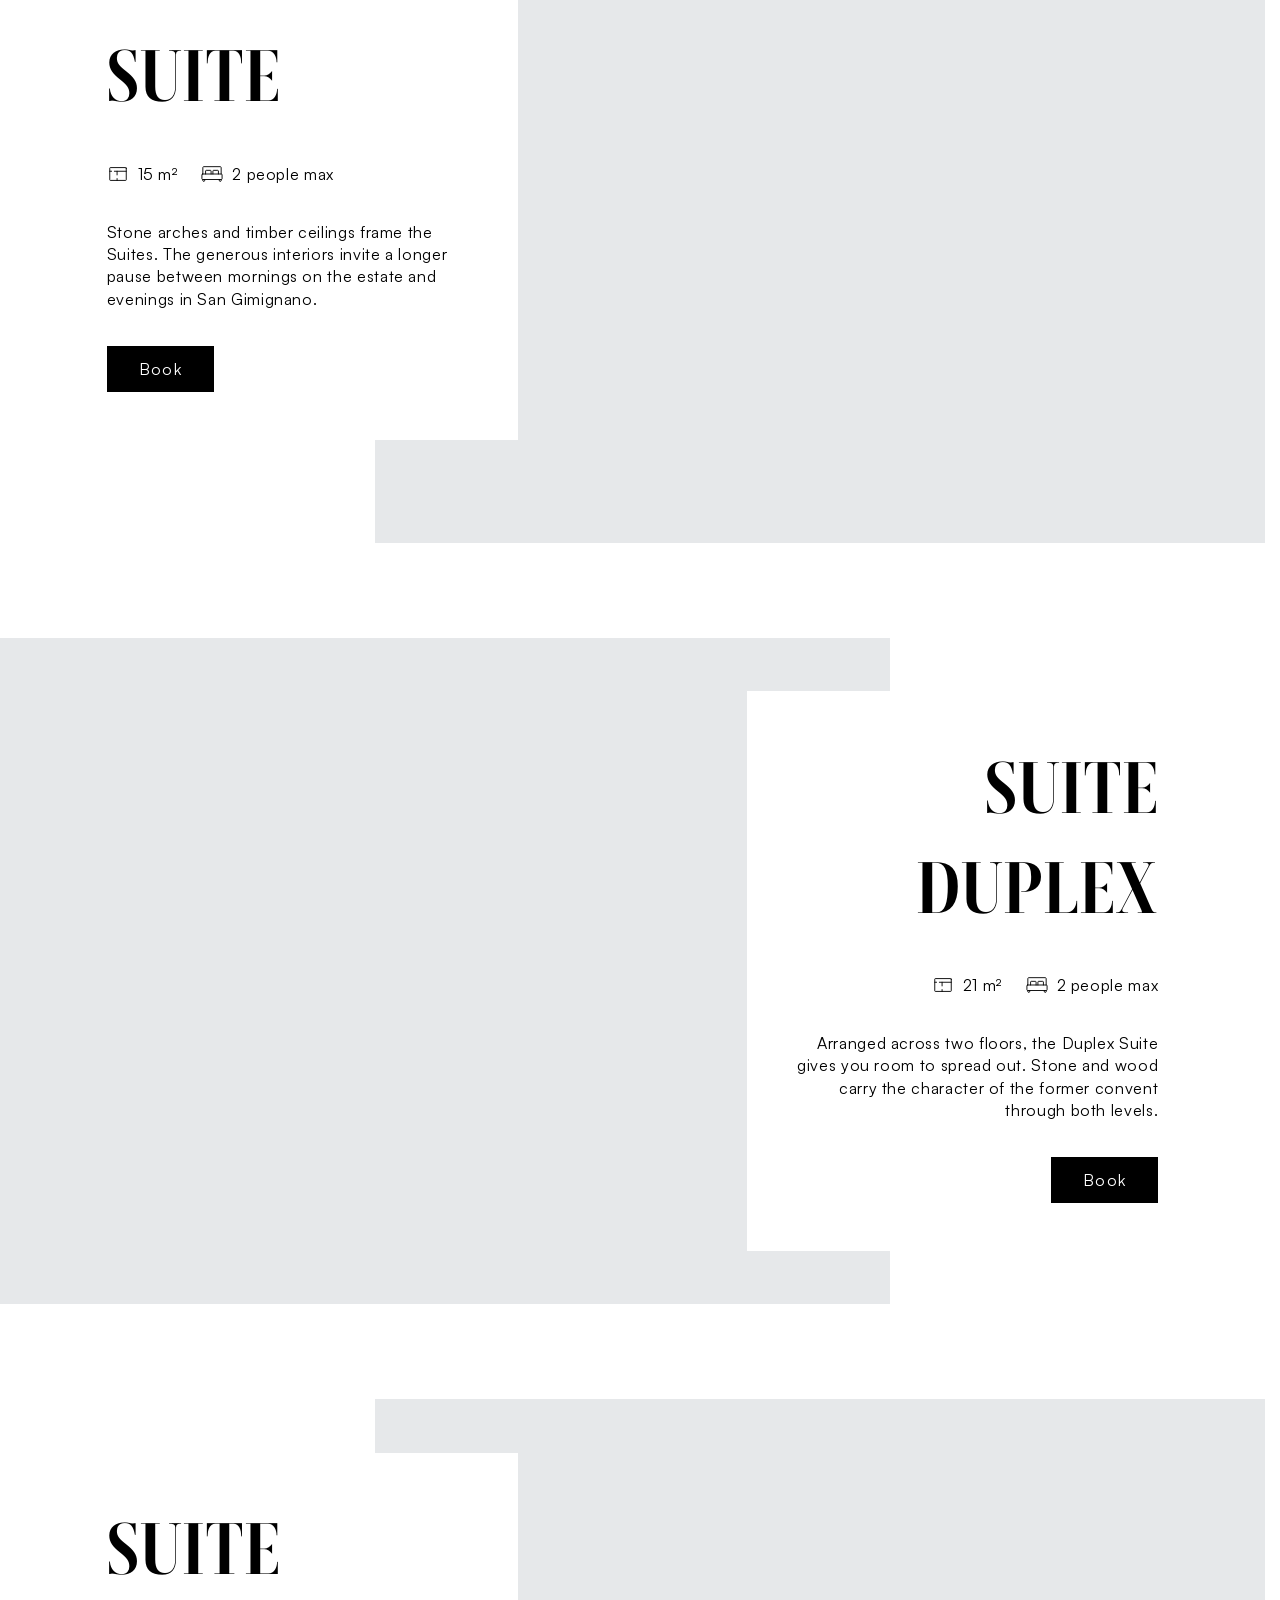
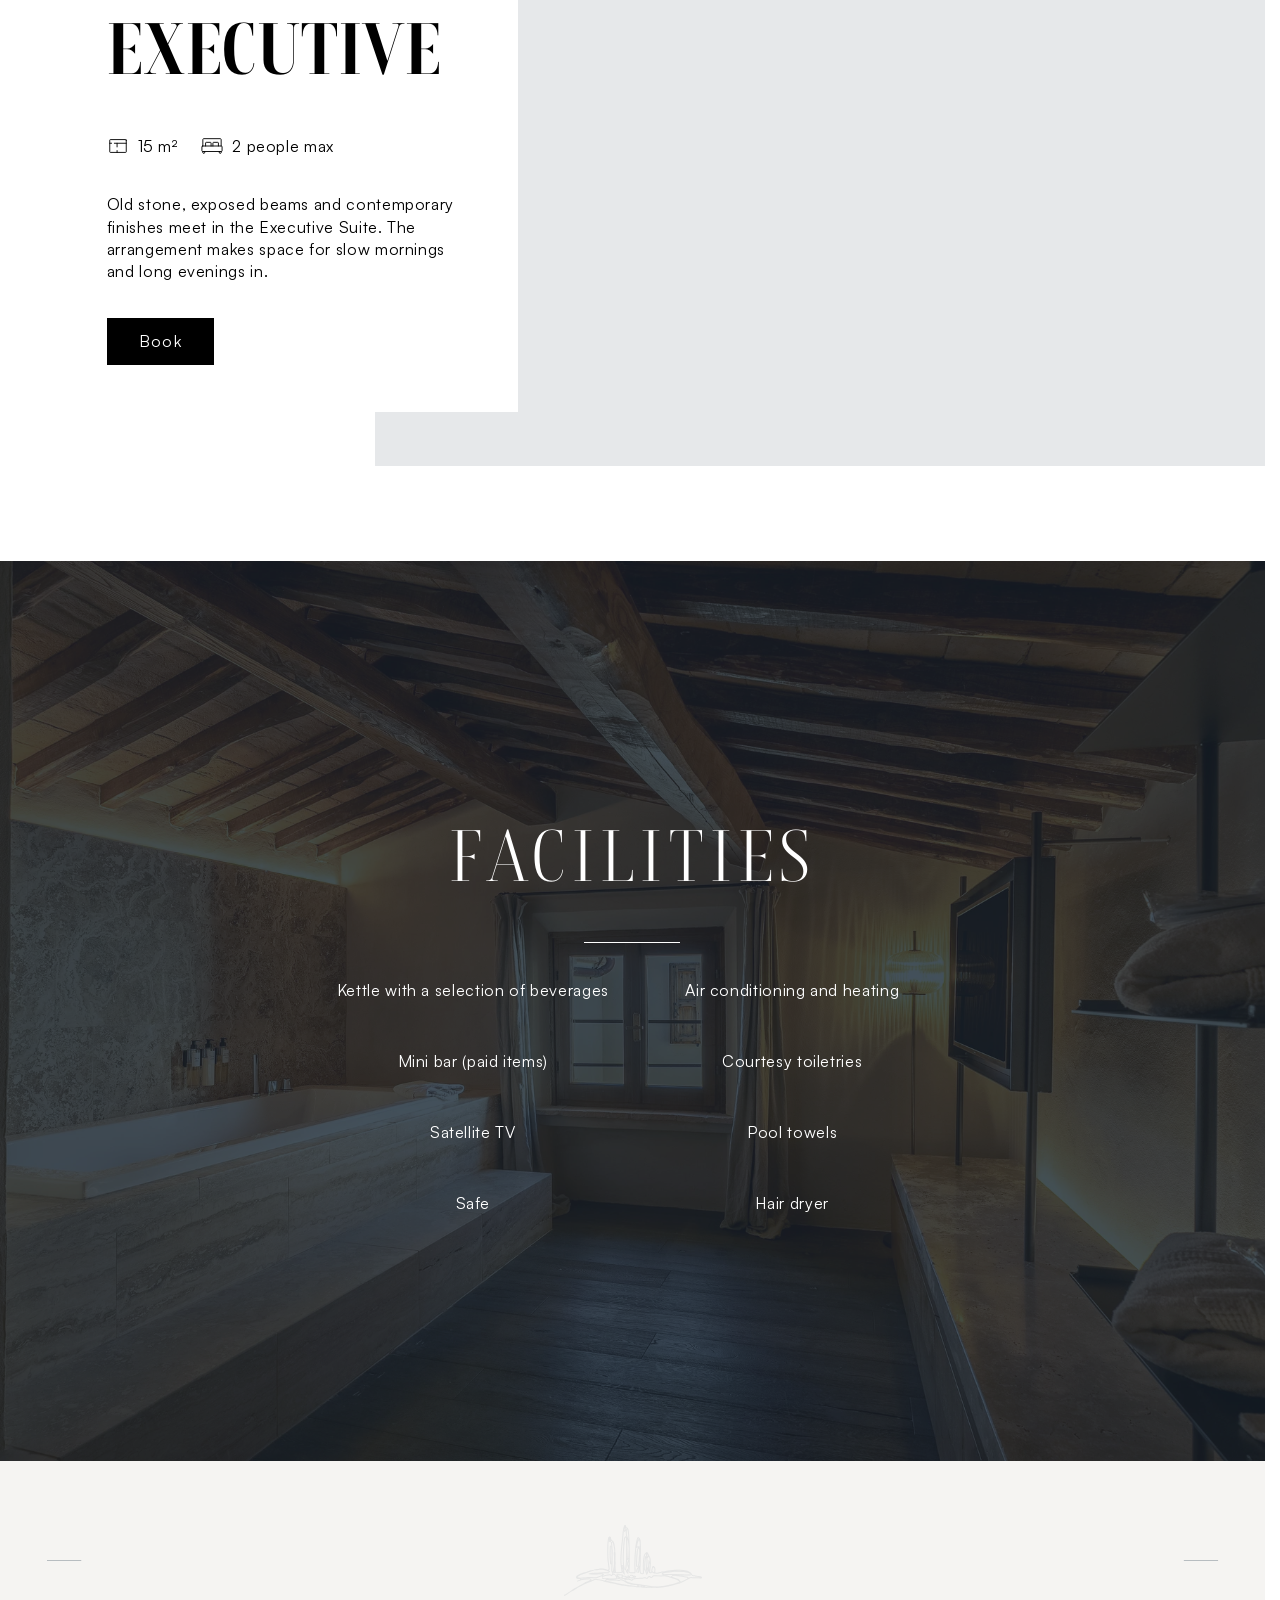
==== commit d76b2d71: "Synchronize footer separators and ease the compact wordmark reveal" ====
--- a/historic-residence.html
+++ b/historic-residence.html
@@ -9,8 +9,8 @@
   <link rel="preload" href="assets/convent-hero-mobile.webp" as="image" media="(max-width:720px)">
   <link rel="stylesheet" href="layout.css?v=10">
   <link rel="stylesheet" href="motion.css?v=29">
-  <link rel="stylesheet" href="components.css?v=41">
-  <link rel="stylesheet" href="responsive.css?v=61">
+  <link rel="stylesheet" href="components.css?v=44">
+  <link rel="stylesheet" href="responsive.css?v=65">
 <link rel="stylesheet" href="navigation.css?v=8">
   <script>
     if (new URLSearchParams(location.search).get('rooms') === 'v2') {
@@ -21,7 +21,7 @@
   <script defer src="entrances.js?v=3"></script>
   <script defer src="stay.js?v=9"></script>
   <script defer src="booking.js?v=1"></script>
-  <script defer src="footer.js?v=4"></script>
+  <script defer src="footer.js?v=5"></script>
   <script defer src="page-scroll.js?v=40"></script>
   <script defer src="navigation.js?v=41"></script>
   <noscript><style>.mast-row>*, .opening :is(#n993,#n1010,.stay-hero-emblem,.stay-hero-rule){opacity:1}.mast-rule{transform:none}.opening #n1051{--booking-entrance:1}</style></noscript>
--- a/components.css
+++ b/components.css
@@ -356,9 +356,8 @@
 .footer-contact #ds11-3328 a {width:16px;height:16px}
 .footer-credit {text-align:right}
 .footer-credit b {font-weight:700}
-.footer-legal .footer-separator {opacity:var(--footer-upper-rule,1)}
-[data-footer-row] {opacity:var(--footer-row,1)}
-[data-footer-row]:focus-within {opacity:1}
+[data-footer-row],.footer-legal-items > .footer-separator {opacity:var(--footer-row,1)}
+[data-footer-row]:focus-within,.footer-legal-items > .footer-separator:has(+ [data-footer-row]:focus-within) {opacity:1}
 
 @media (prefers-reduced-motion:reduce) {
   .site-footer {padding-block:var(--footer-center)}
--- a/responsive.css
+++ b/responsive.css
@@ -557,6 +557,7 @@
 @media (720px < width <= 1024px) {
   #n1020 {flex-direction:row;align-items:flex-start}
   #n1020 > #ds11-3262 {width:167px}
+  .site-footer {--footer-travel:clamp(430px,86svh,975px)}
 }
 @media (max-width:1280px) and (width > 1024px) {
   .footer-address,.footer-legal-items {flex-wrap:wrap}
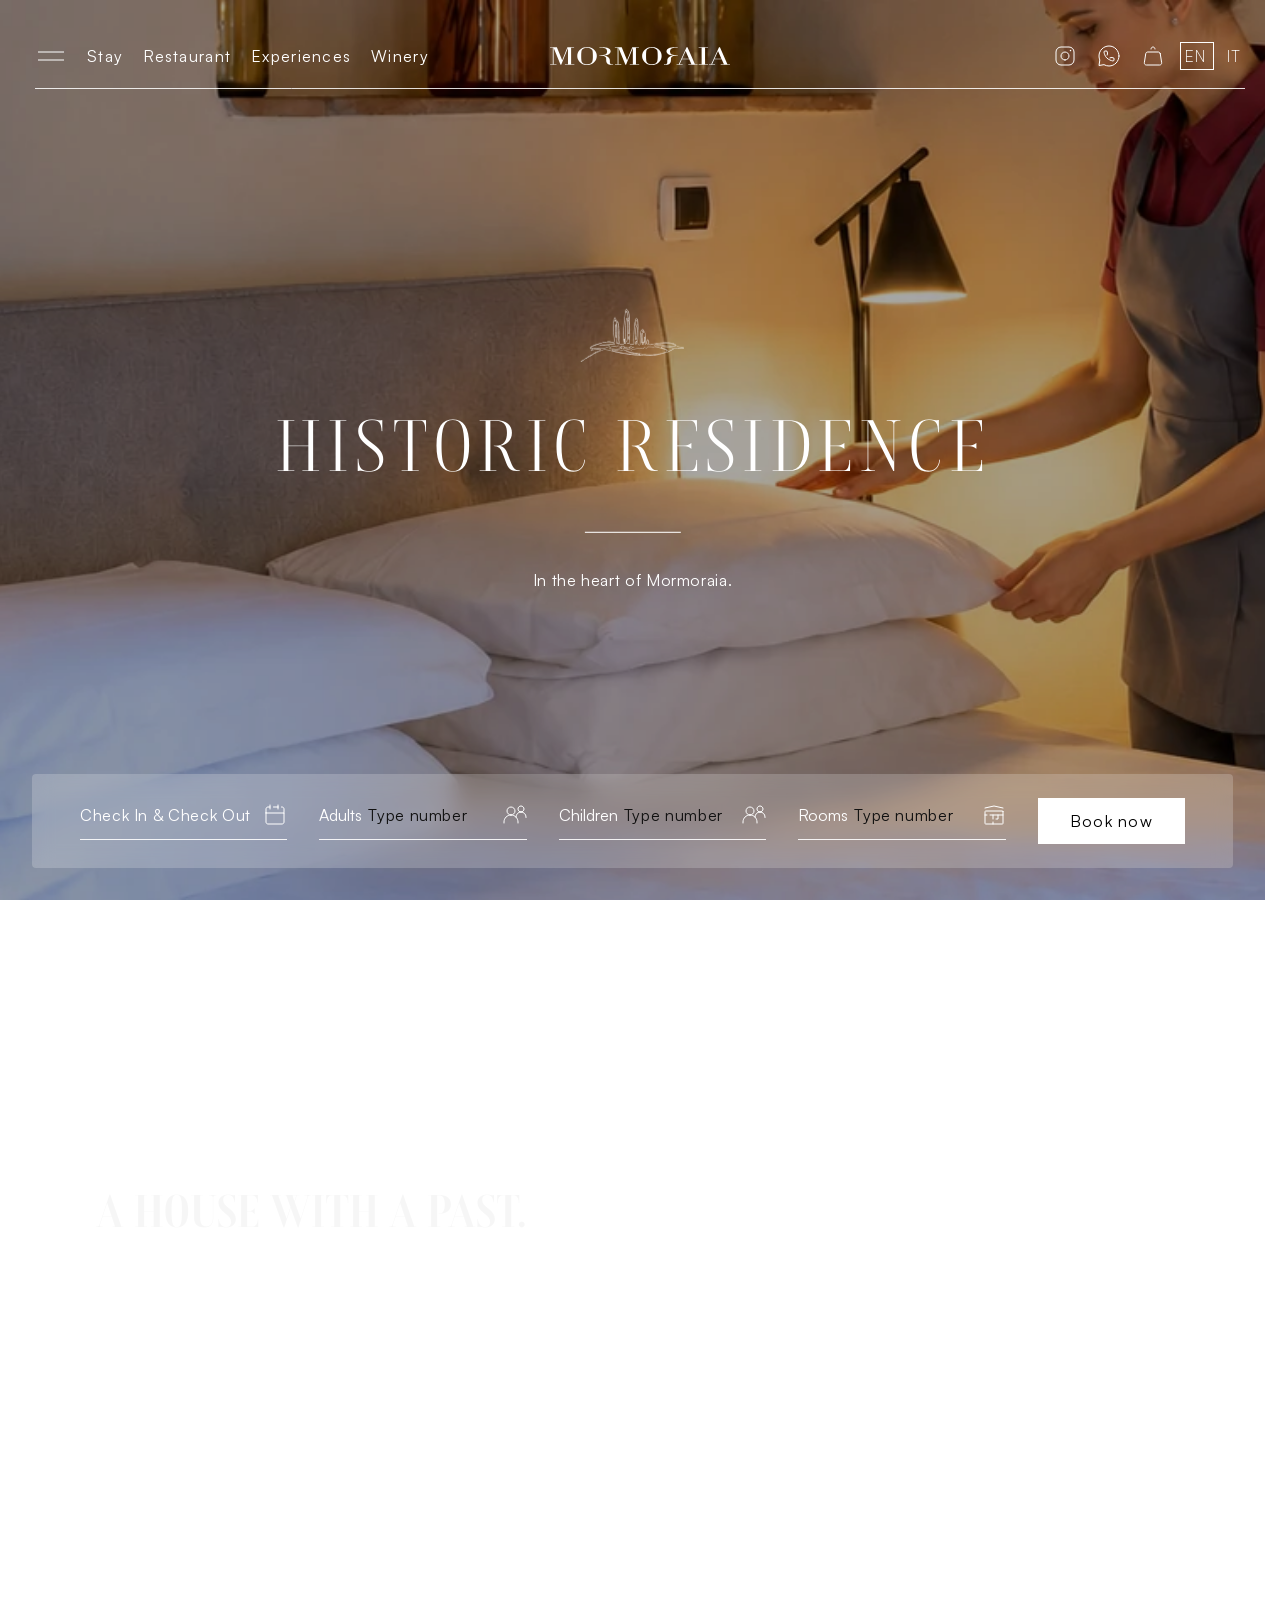
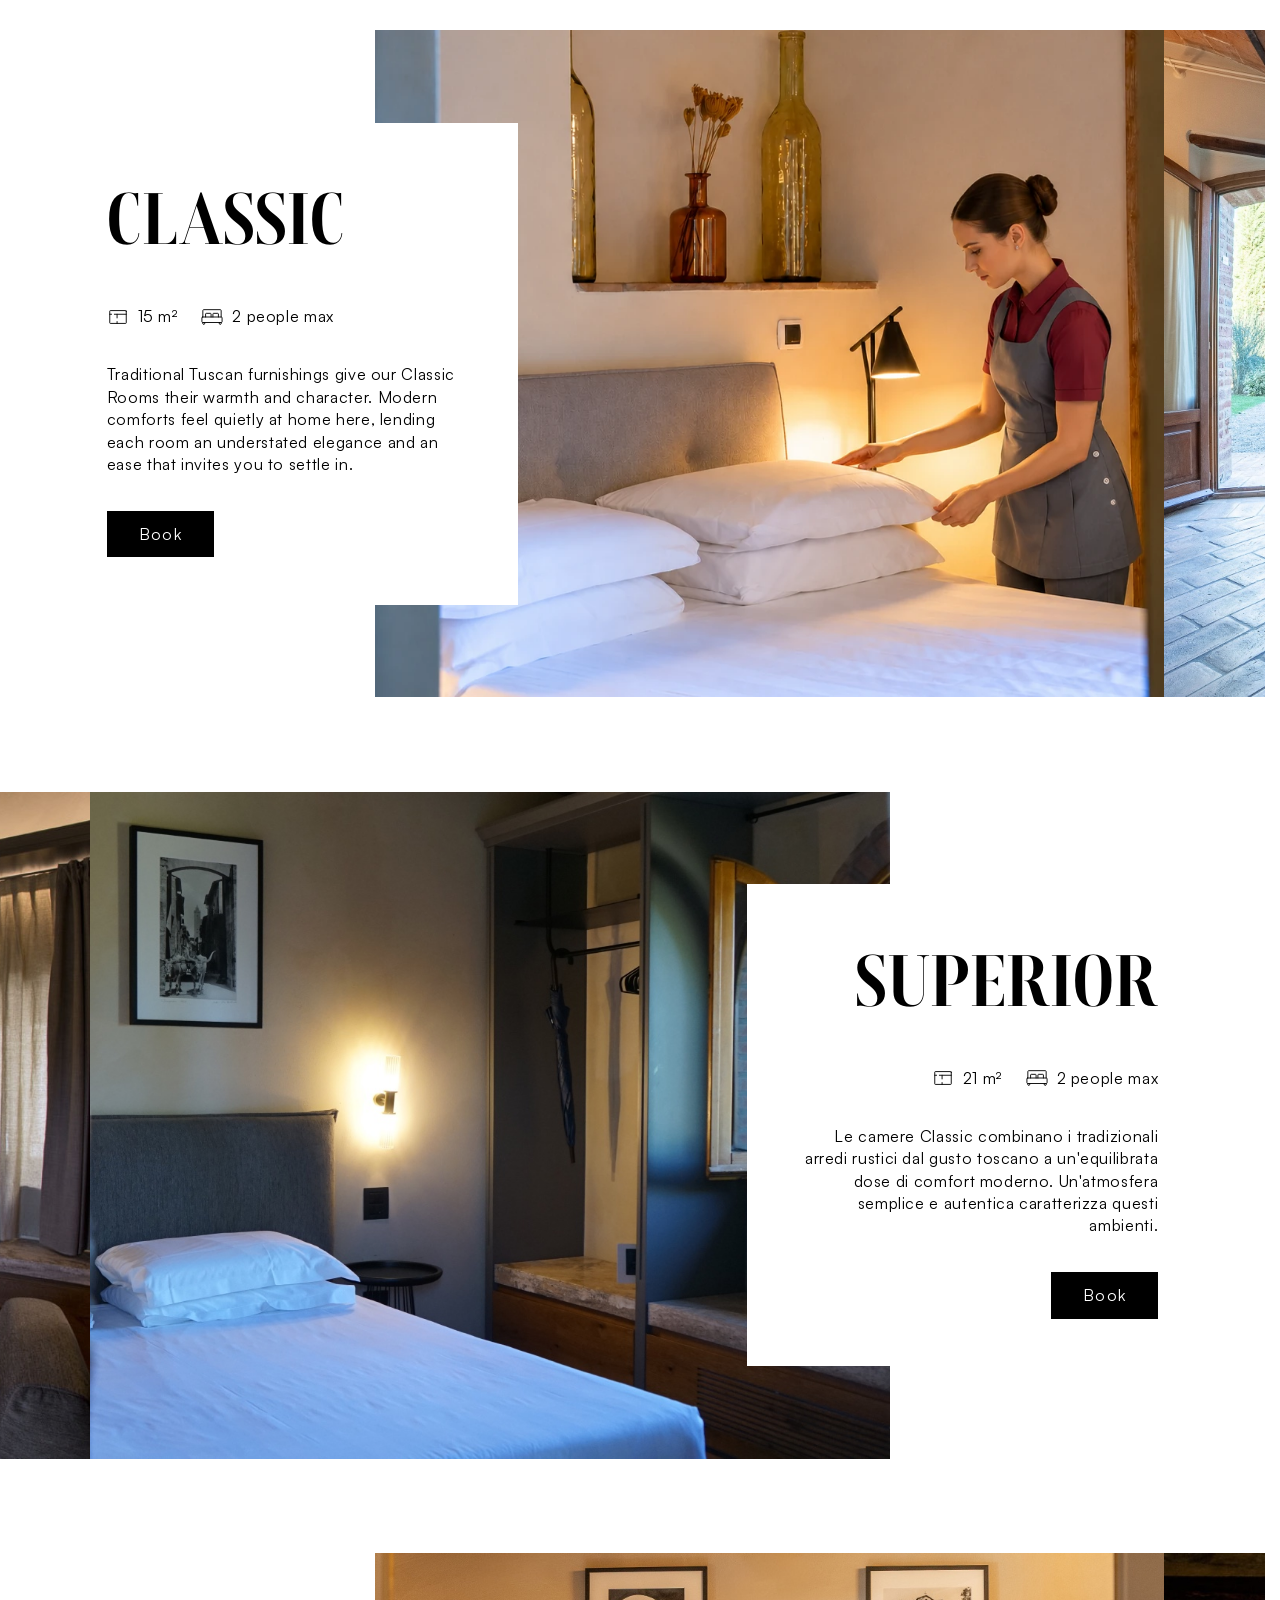
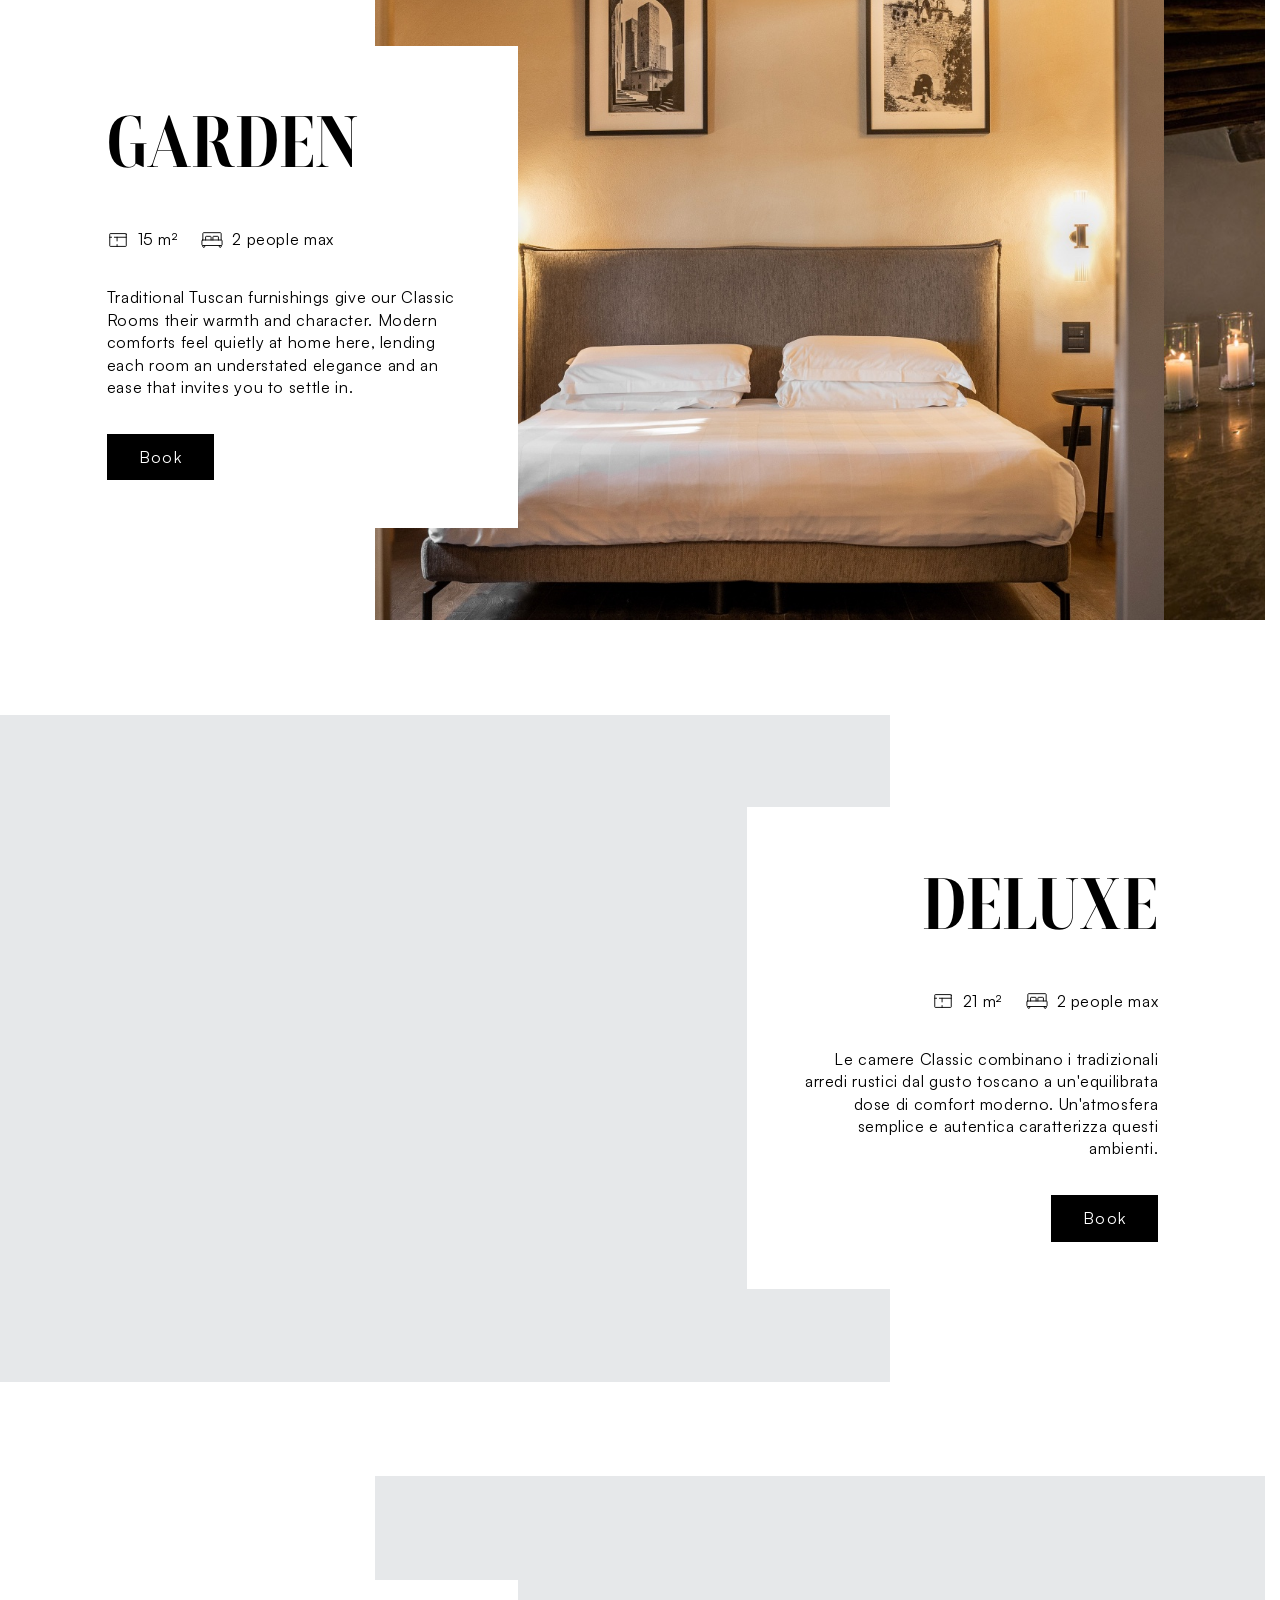
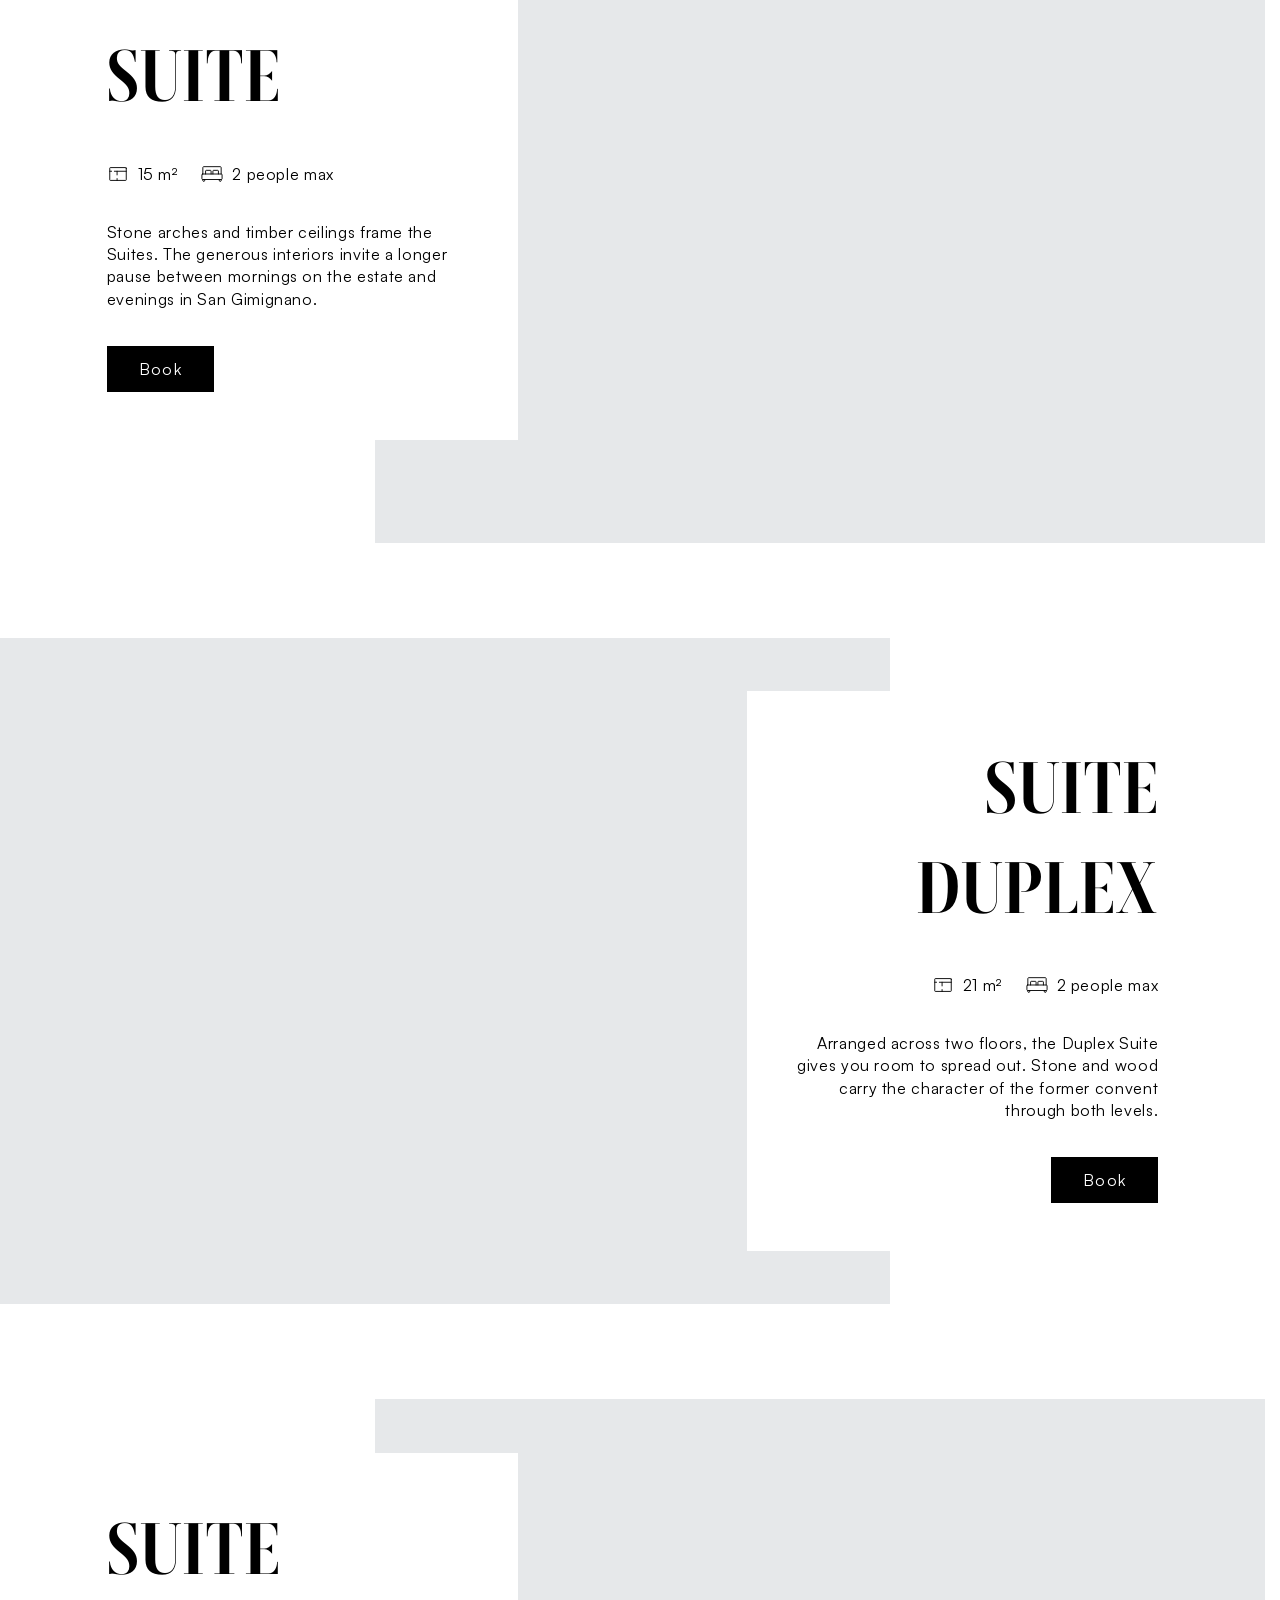
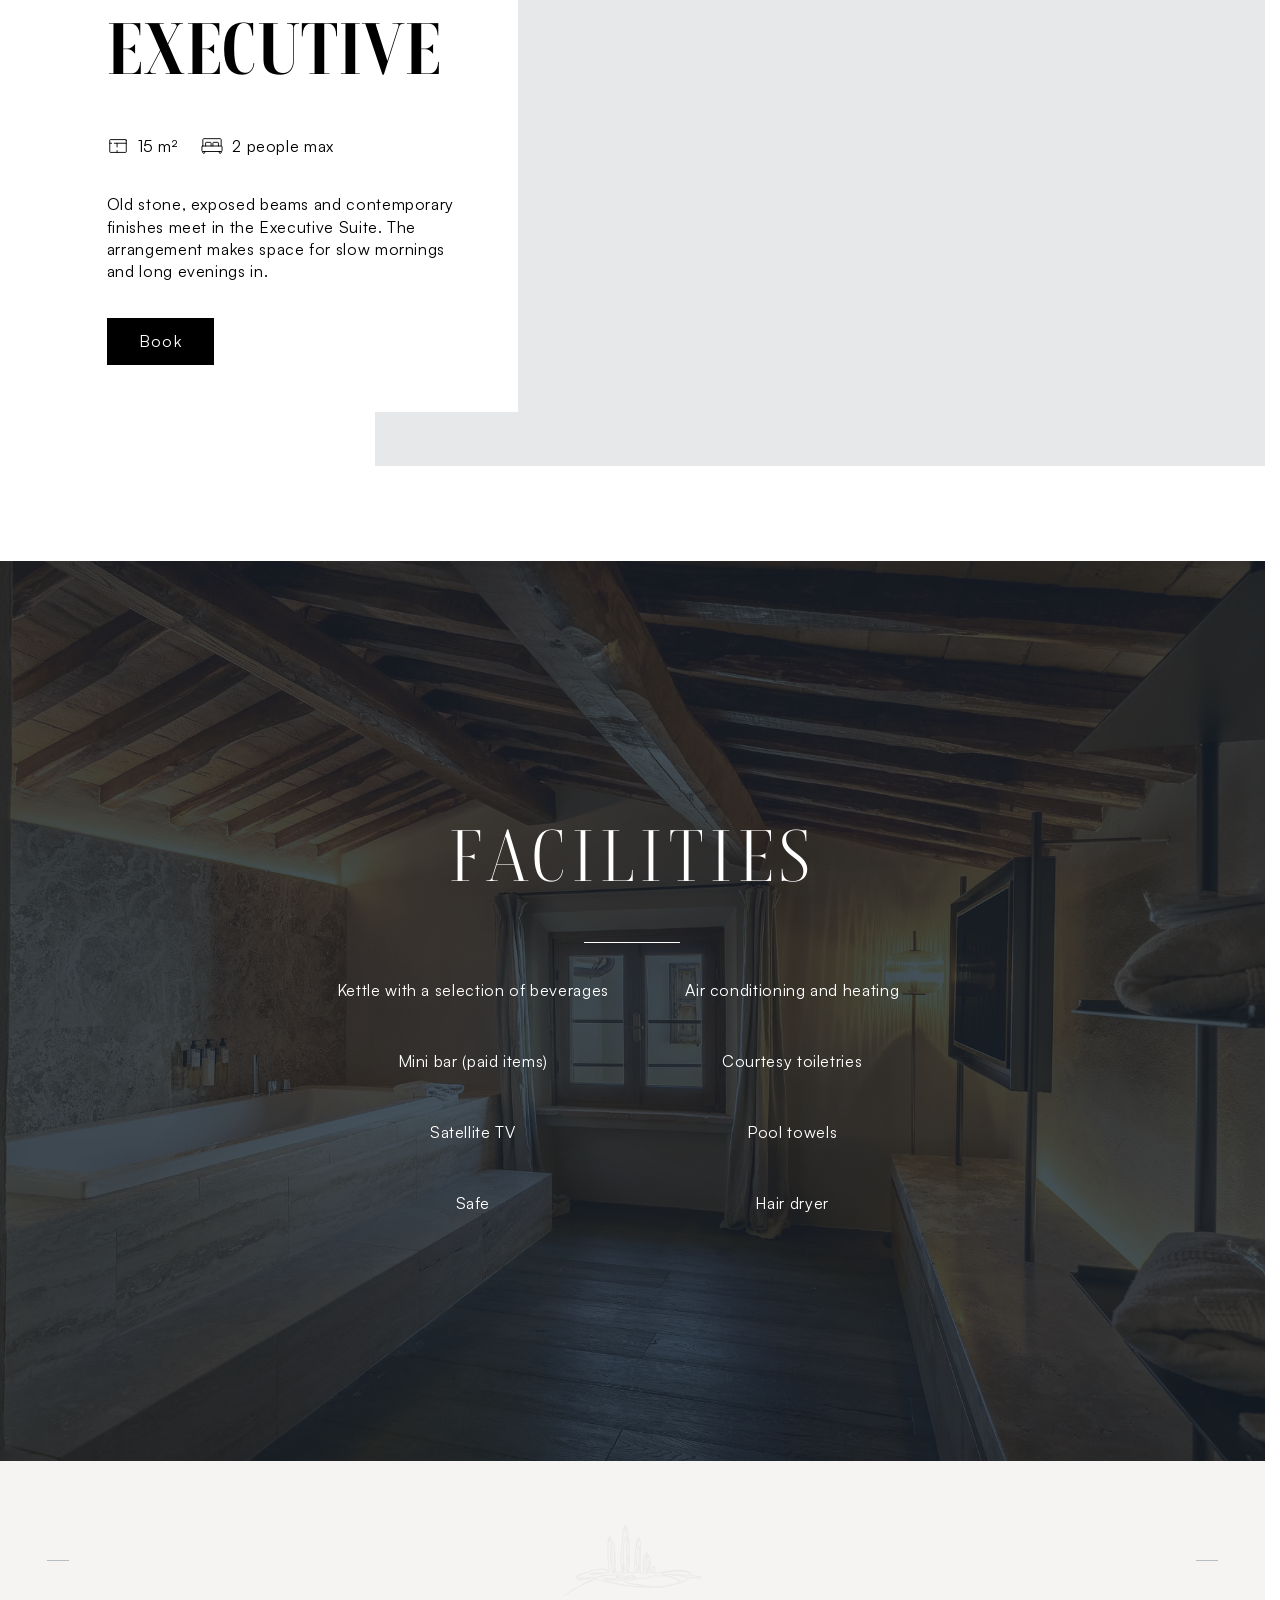
==== commit dfe8951f: "Remove touch highlights and slow Palagio room entrances" ====
--- a/historic-residence.html
+++ b/historic-residence.html
@@ -9,7 +9,7 @@
   <link rel="preload" href="assets/convent-hero-mobile.webp" as="image" media="(max-width:720px)">
   <link rel="stylesheet" href="layout.css?v=10">
   <link rel="stylesheet" href="motion.css?v=29">
-  <link rel="stylesheet" href="components.css?v=44">
+  <link rel="stylesheet" href="components.css?v=45">
   <link rel="stylesheet" href="responsive.css?v=65">
 <link rel="stylesheet" href="navigation.css?v=8">
   <script>
--- a/components.css
+++ b/components.css
@@ -2,6 +2,9 @@
 @font-face{font-family:Zodiak;src:url(assets/Zodiak-Variable.ttf) format("truetype");font-weight:100 900;font-display:swap}
 @font-face{font-family:Boska;src:url(assets/Boska-BoldItalic.otf) format("opentype");font-weight:700;font-style:italic;font-display:swap}
 :root{--silk:cubic-bezier(.45,.03,.18,1);--ink:#43505b;--stone:#98897b;--chalk:#f5f4f2;scrollbar-gutter:stable}
+@media (max-width:720px), (any-pointer:coarse) {
+  :root{-webkit-tap-highlight-color:transparent}
+}
 .menu-open{overflow:hidden}
 .masthead,.estate-menu{position:fixed;inset:0 0 auto;color:white;font-family:Satoshi,sans-serif}
 .masthead{z-index:52;padding:clamp(20px,2.78vw,48px) clamp(18px,3.7vw,64px) 0;transition:transform .82s var(--silk),background-color .65s var(--ease),color .6s var(--ease);background:transparent;backdrop-filter:none;-webkit-backdrop-filter:none}
@@ -38,9 +41,11 @@
 .page-entered .mast-row>.mast-logo{animation:hero-fade var(--hero-header-duration) var(--silk) both}
 .page-entered .mast-rule{animation:hero-line var(--hero-header-duration) var(--silk) both}
 .ds-button,.ds-text-link{width:max-content;max-width:100%;transition:background-color .42s var(--ease),border-color .42s,color .42s}
-.ds-button[data-name="Button primary dark"]:hover{background:var(--ink)}
-.ds-button[data-name="Button primary light"]:hover{background:#e3e3e3}
-.ds-button[data-name="Button secondary light"]:hover{border-color:var(--ink)}
+@media (width > 720px) and (hover:hover) and (pointer:fine) {
+  .ds-button[data-name="Button primary dark"]:hover{background:var(--ink)}
+  .ds-button[data-name="Button primary light"]:hover{background:#e3e3e3}
+  .ds-button[data-name="Button secondary light"]:hover{border-color:var(--ink)}
+}
 .ds-button:focus-visible{outline:1.5px solid currentColor;outline-offset:3px}
 .ds-button[data-name="Button primary dark"]:focus-visible{outline-color:black}
 .ds-text-link{color:var(--stone)}
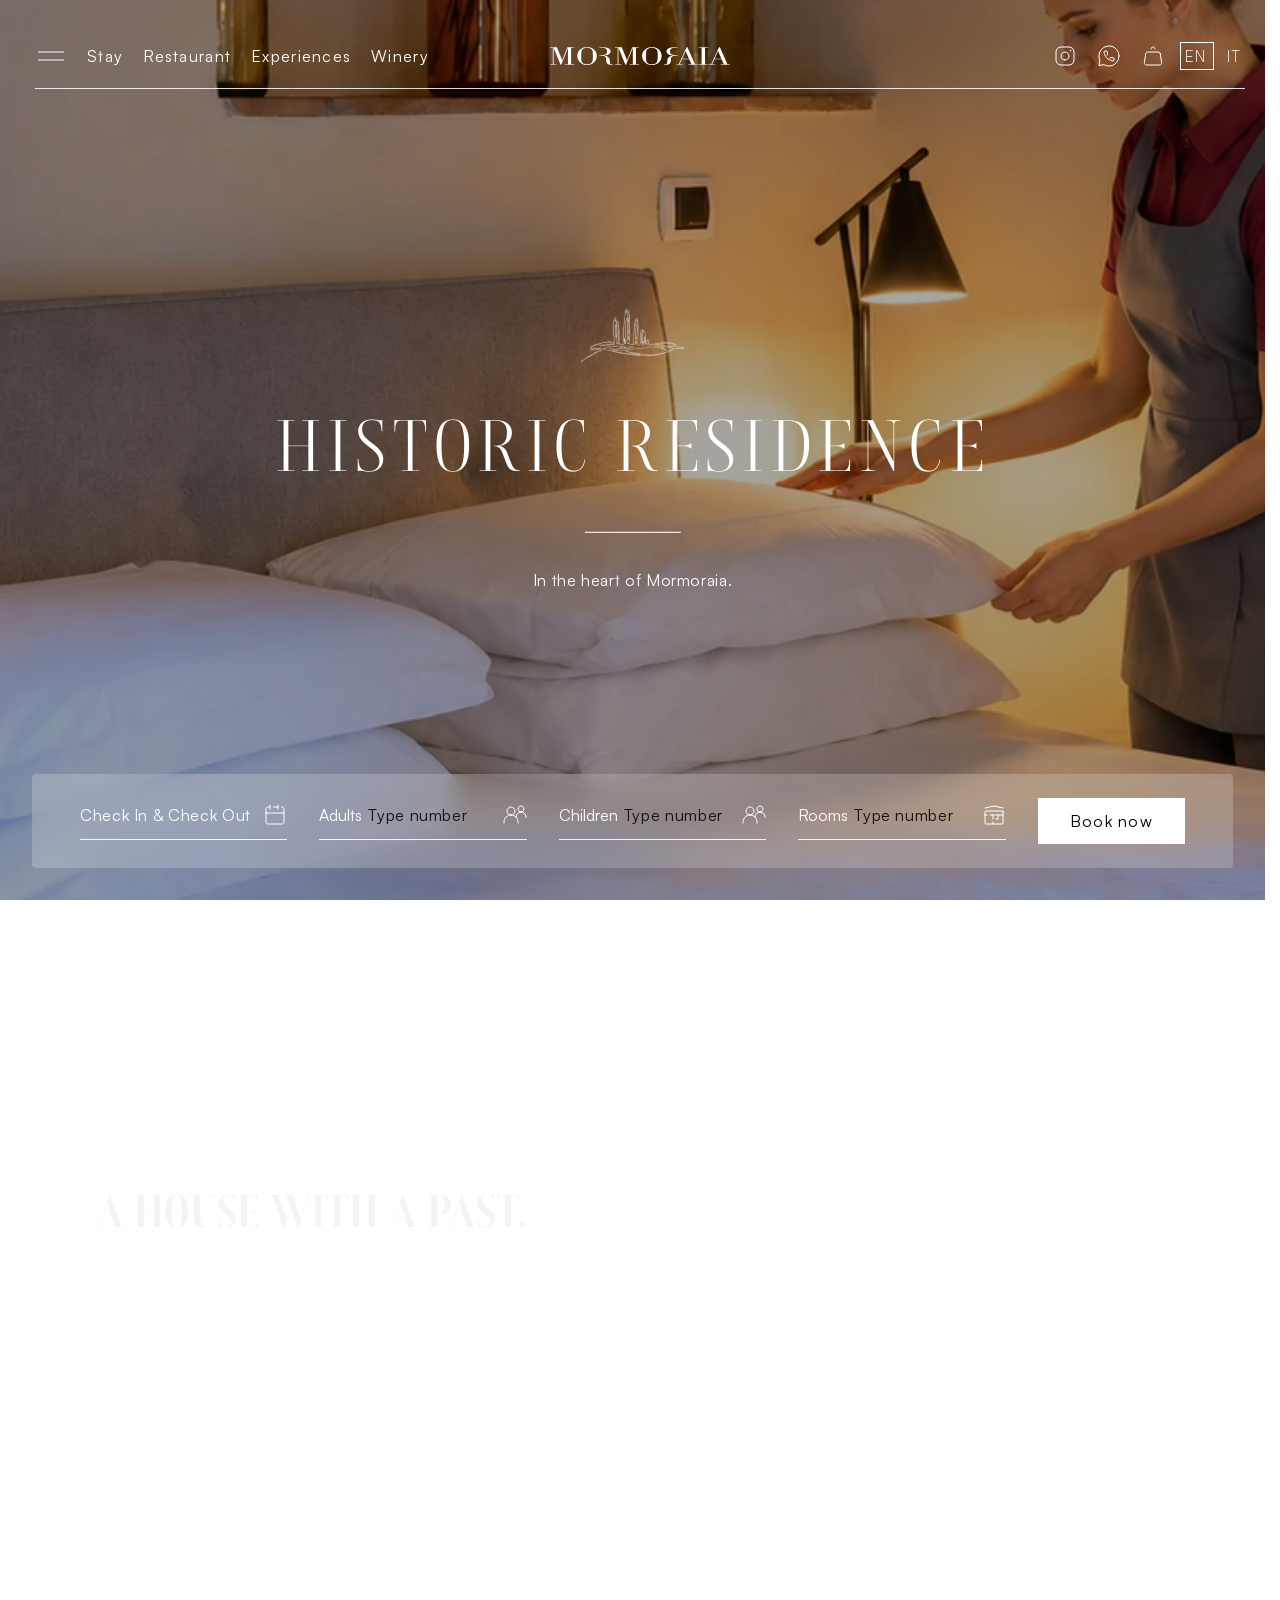
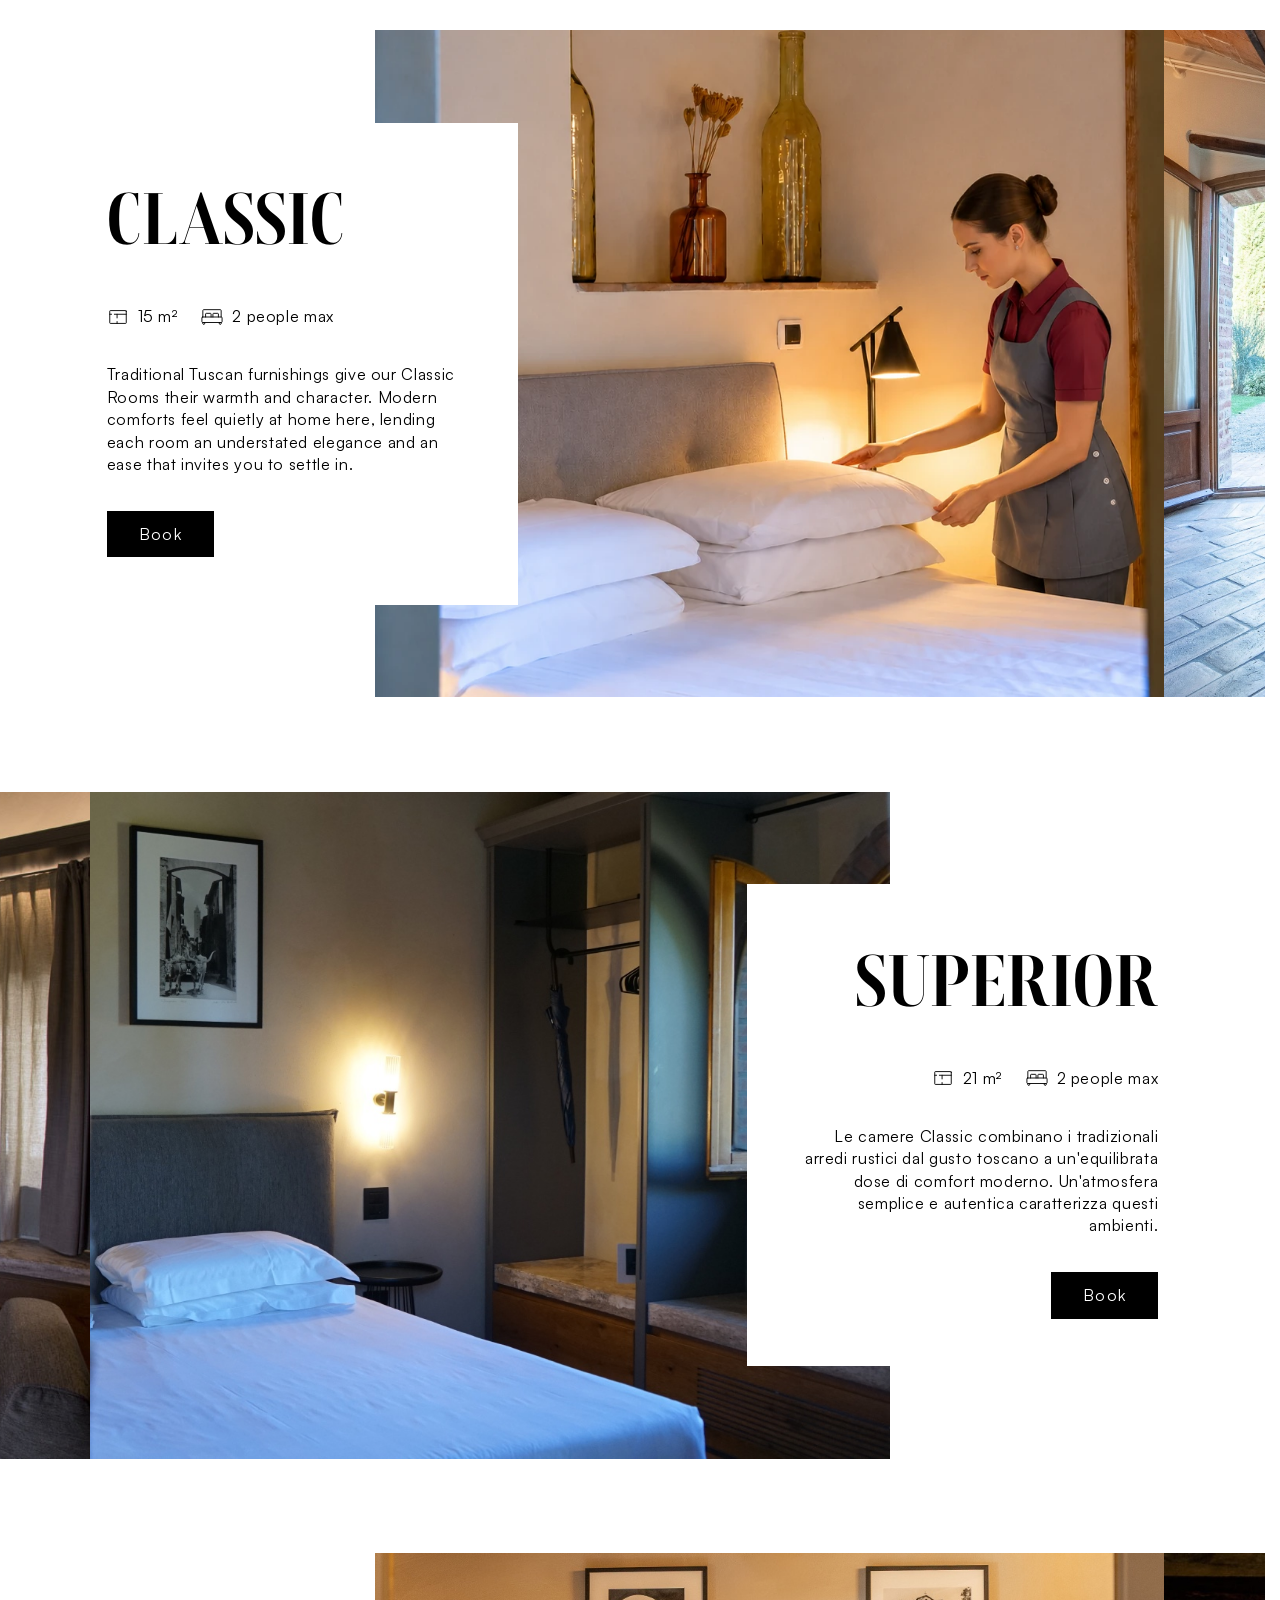
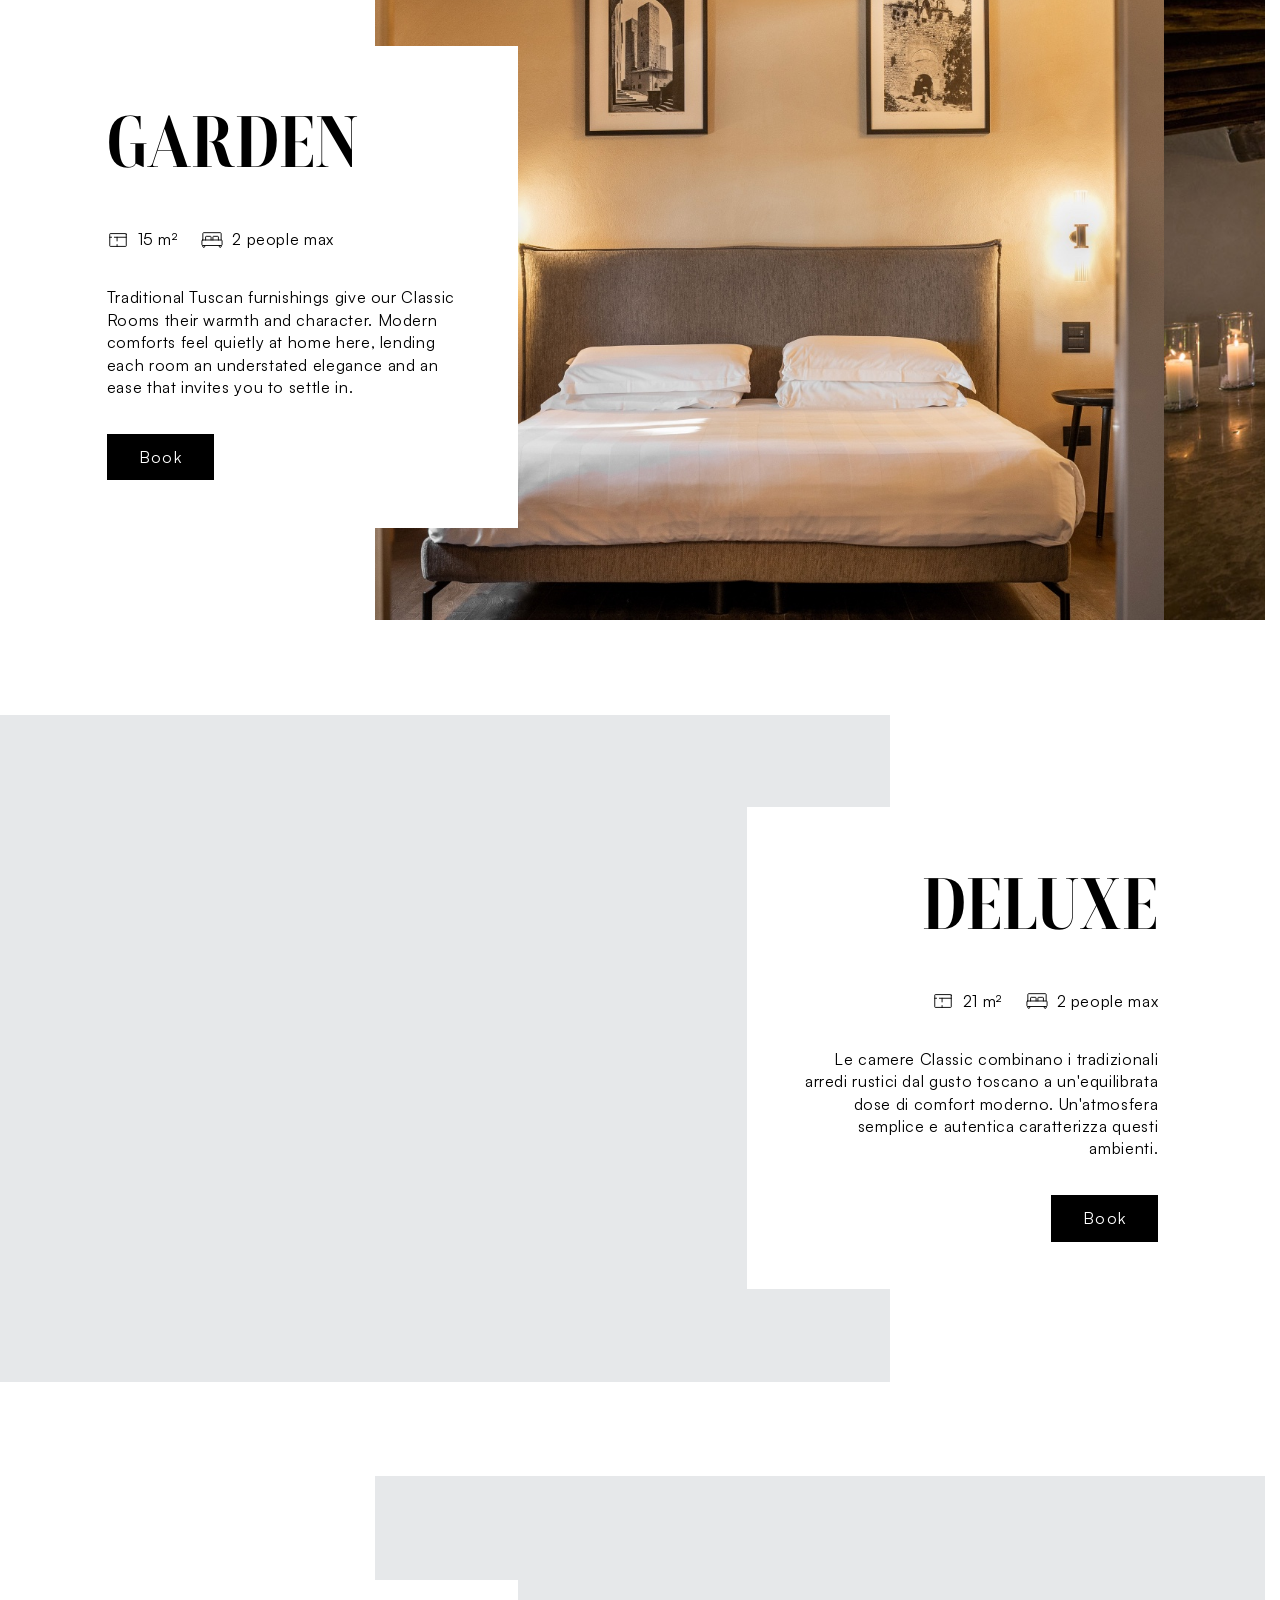
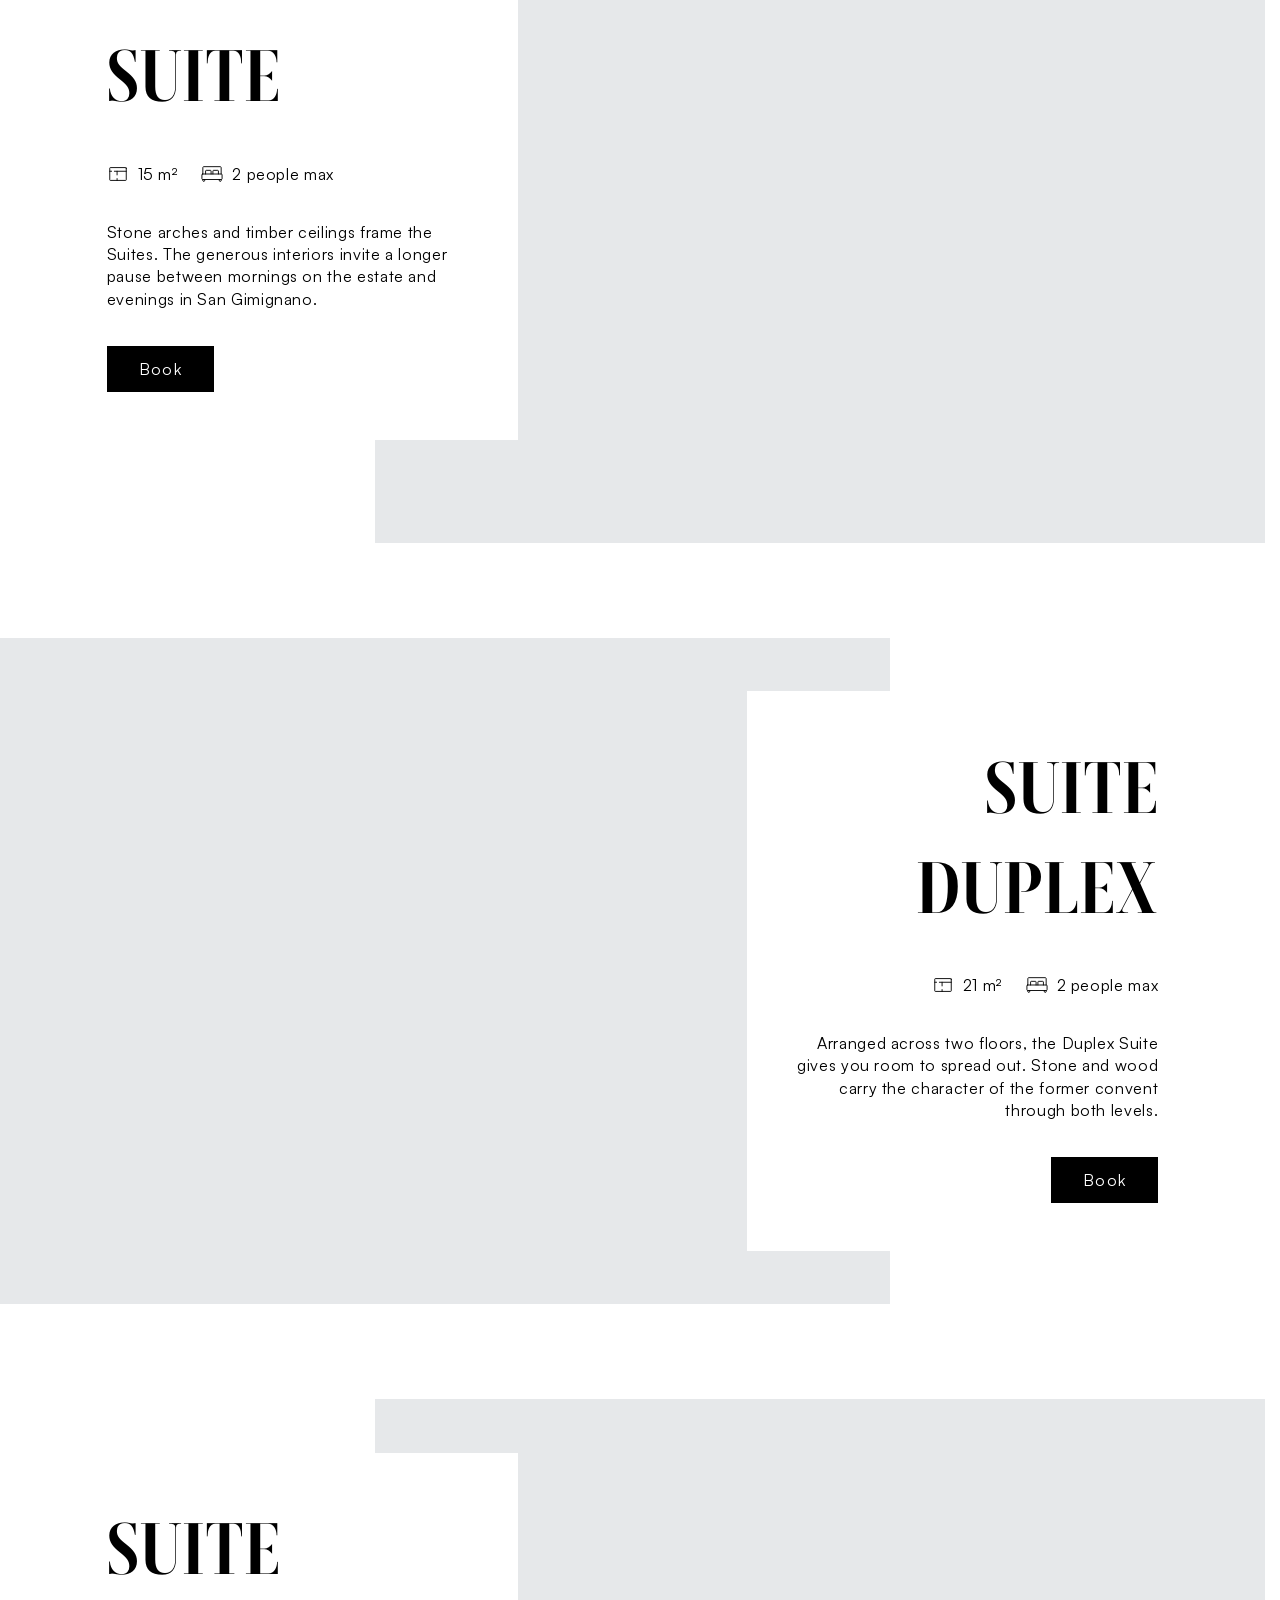
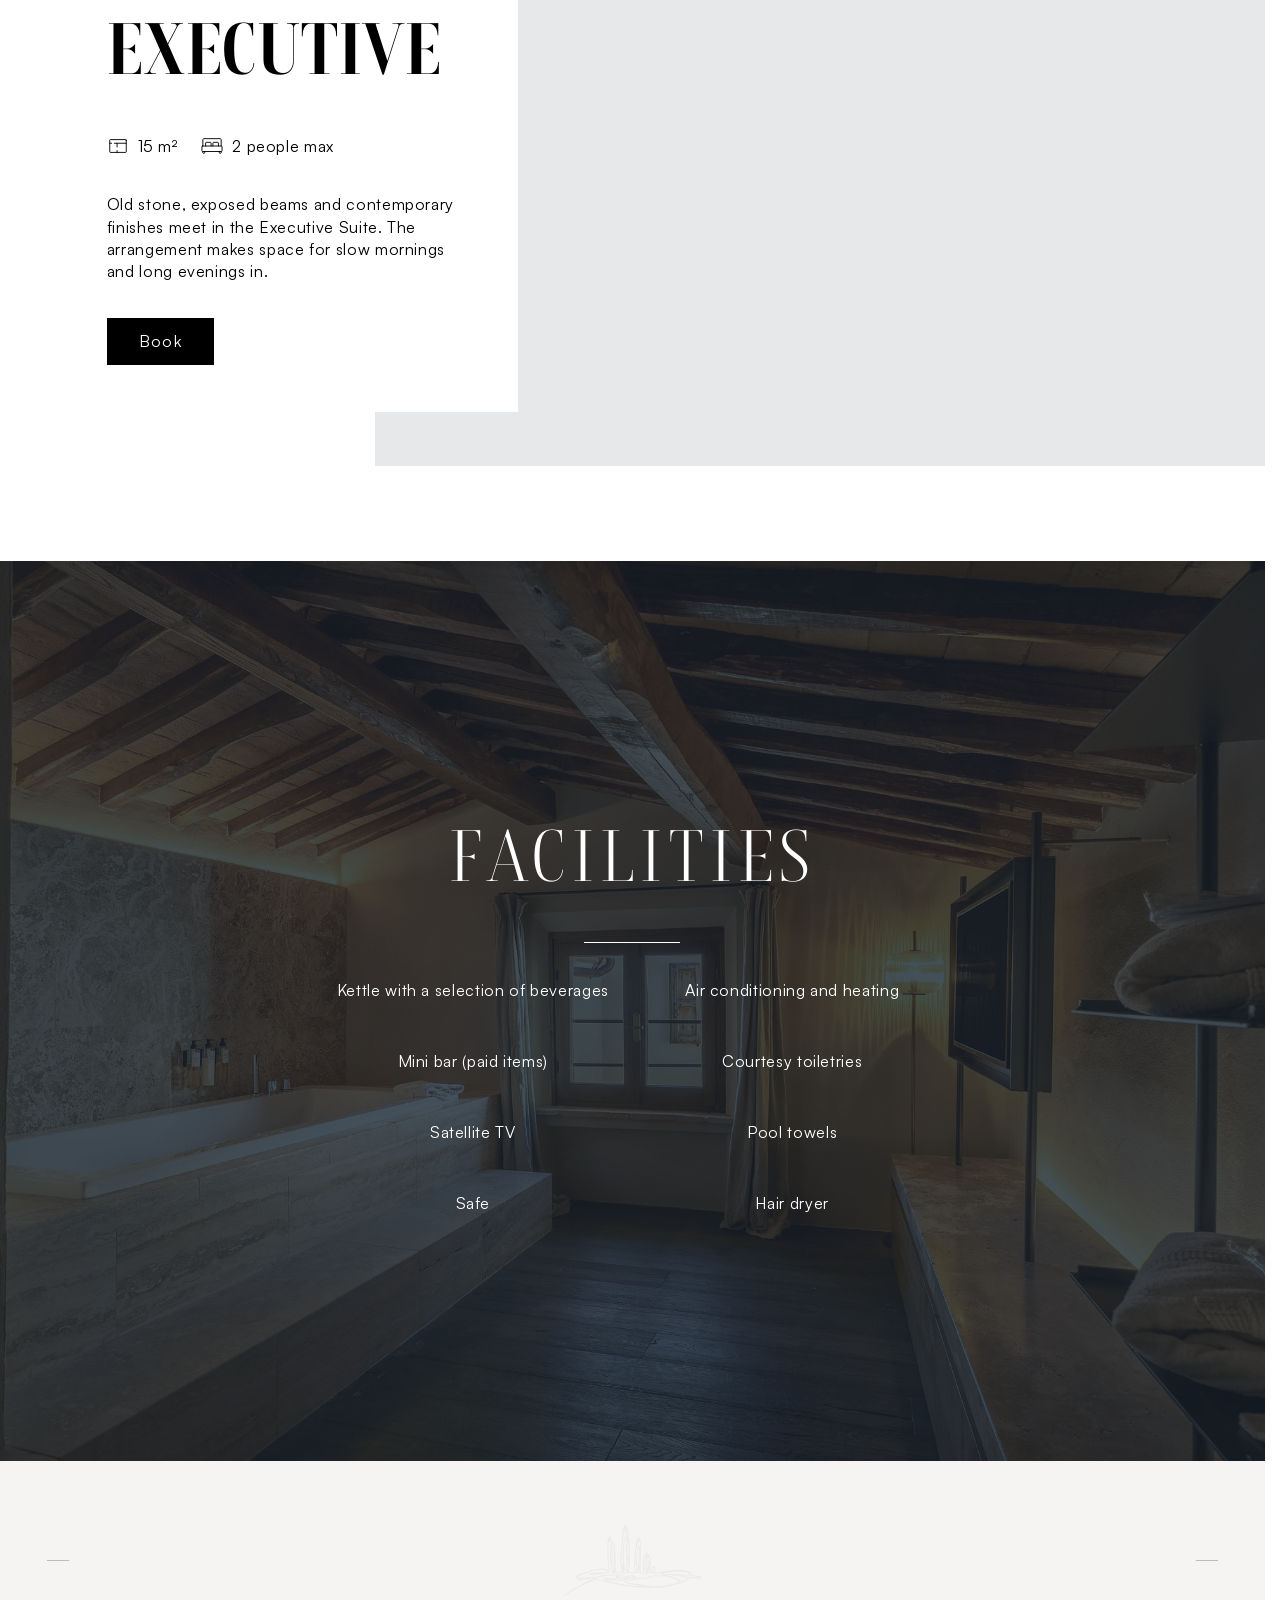
==== commit 433dec1c: "Update Palagio desktop cards and responsive fullscreen navigation" ====
--- a/historic-residence.html
+++ b/historic-residence.html
@@ -11,7 +11,7 @@
   <link rel="stylesheet" href="motion.css?v=29">
   <link rel="stylesheet" href="components.css?v=45">
   <link rel="stylesheet" href="responsive.css?v=65">
-<link rel="stylesheet" href="navigation.css?v=8">
+<link rel="stylesheet" href="navigation.css?v=10">
   <script>
     if (new URLSearchParams(location.search).get('rooms') === 'v2') {
       document.documentElement.classList.add('rooms-v2');
@@ -23,7 +23,7 @@
   <script defer src="booking.js?v=1"></script>
   <script defer src="footer.js?v=5"></script>
   <script defer src="page-scroll.js?v=40"></script>
-  <script defer src="navigation.js?v=41"></script>
+  <script defer src="navigation.js?v=42"></script>
   <noscript><style>.mast-row>*, .opening :is(#n993,#n1010,.stay-hero-emblem,.stay-hero-rule){opacity:1}.mast-rule{transform:none}.opening #n1051{--booking-entrance:1}</style></noscript>
 </head>
 <body>
@@ -45,6 +45,7 @@
 </header>
 <div id="estate-menu" class="estate-menu" inert="" aria-hidden="true">
  <div class="menu-content">
+ <div class="menu-layout">
  <nav class="menu-items" aria-label="Full menu">
   <div class="menu-group" data-menu-group="stay">
    <button class="menu-title" type="button" aria-expanded="false" aria-controls="full-stay">Stay</button>
@@ -82,8 +83,9 @@
   <a class="menu-title" href="https://www.mormoraia.it/en/contact-us/">Contact</a>
  </nav>
  <div class="menu-footer">
- <nav class="menu-socials" aria-label="Social media"><a href="https://www.instagram.com/mormoraia/" aria-label="Instagram"><img src="assets/ad9cd.svg" alt=""></a><a href="https://www.facebook.com/Mormoraia" aria-label="Facebook"><img src="assets/94fb9.svg" alt=""></a><a href="https://www.youtube.com/watch?v=IN_PDBi8NO4" aria-label="YouTube"><img src="assets/cb1ec.svg" alt=""></a><a href="https://www.tripadvisor.it/Hotel_Review-g187901-d1177956-Reviews-Mormoraia-San_Gimignano_Tuscany.html" aria-label="Tripadvisor"><picture><source media="(720px &lt; width &lt;= 1024px)" srcset="assets/4553f.svg"><img src="assets/edf27.svg" alt=""></picture></a></nav>
+ <nav class="menu-socials" aria-label="Social media"><a href="https://www.instagram.com/mormoraia/" aria-label="Instagram"><img src="assets/ad9cd.svg" alt=""></a><a href="https://www.facebook.com/Mormoraia" aria-label="Facebook"><img src="assets/94fb9.svg" alt=""></a><a href="https://www.youtube.com/watch?v=IN_PDBi8NO4" aria-label="YouTube"><img src="assets/cb1ec.svg" alt=""></a><a href="https://www.tripadvisor.it/Hotel_Review-g187901-d1177956-Reviews-Mormoraia-San_Gimignano_Tuscany.html" aria-label="Tripadvisor"><img src="assets/4553f.svg" alt=""></a></nav>
  <div class="menu-bottom"><span aria-disabled="true">Cookie policy</span><span aria-disabled="true">FAQ</span><span aria-disabled="true">Privacy Policy</span></div>
+ </div>
  </div>
  </div>
 </div>
--- a/responsive.css
+++ b/responsive.css
@@ -49,7 +49,7 @@
   .masthead,.masthead:not(.scrolled) {
     transition:transform .82s var(--silk),padding-block .5s var(--silk),background-color .5s var(--silk),color .45s var(--ease);
   }
-  .navigation:not(.is-open) .masthead.scrolled {
+  .navigation:not(.is-open) .masthead:is(.scrolled,.masthead-light) {
     padding-block:24px;background:white;color:black;backdrop-filter:none;-webkit-backdrop-filter:none;
   }
   .mast-row {grid-template-columns:minmax(0,1fr) auto minmax(0,1fr);gap:var(--desktop-nav-gap)}
@@ -57,14 +57,14 @@
   .masthead .burger {height:24px}
   .masthead .language button {min-height:24px}
   .masthead .mast-logo img {content:url(assets/381e6.svg);width:180px;height:18px}
-  .navigation:not(.is-open) .masthead.scrolled .mast-logo img {content:url(assets/020b1.svg)}
+  .navigation:not(.is-open) .masthead:is(.scrolled,.masthead-light) .mast-logo img {content:url(assets/020b1.svg)}
   .utility img {display:block;width:24px;height:24px}
-  .navigation:not(.is-open) .masthead.scrolled .utility img {filter:none}
-  .navigation:not(.is-open) .masthead.scrolled .utility img[src$="98686.svg"] {content:url(assets/9ea1b.svg)}
-  .navigation:not(.is-open) .masthead.scrolled .utility img[src$="6f012.svg"] {content:url(assets/be191.svg)}
-  .navigation:not(.is-open) .masthead.scrolled .utility img[src$="e18c2.svg"] {content:url(assets/698ce.svg)}
+  .navigation:not(.is-open) .masthead:is(.scrolled,.masthead-light) .utility img {filter:none}
+  .navigation:not(.is-open) .masthead:is(.scrolled,.masthead-light) .utility img[src$="98686.svg"] {content:url(assets/9ea1b.svg)}
+  .navigation:not(.is-open) .masthead:is(.scrolled,.masthead-light) .utility img[src$="6f012.svg"] {content:url(assets/be191.svg)}
+  .navigation:not(.is-open) .masthead:is(.scrolled,.masthead-light) .utility img[src$="e18c2.svg"] {content:url(assets/698ce.svg)}
   .navigation:not(.is-open) .burger {background:url(assets/9fa5f.svg) center no-repeat}
-  .navigation:not(.is-open) .scrolled .burger {background-image:url(assets/81af1.svg)}
+  .navigation:not(.is-open) :is(.scrolled,.masthead-light) .burger {background-image:url(assets/81af1.svg)}
   .navigation:not(.is-open) .burger span {opacity:0}
   .masthead .mast-rule,.masthead.scrolled .mast-rule {
     display:block;position:absolute;inset:auto var(--desktop-nav-inset) -.5px;
@@ -72,12 +72,13 @@
     transition:opacity .35s var(--ease);
   }
   .masthead.scrolled .mast-rule {opacity:0}
+  .masthead.masthead-light .mast-rule {display:none}
   .masthead .sticky-booking {
     display:flex;max-inline-size:0;padding:0;margin-inline-start:calc(-1 * var(--desktop-nav-gap));
     opacity:0;visibility:hidden;overflow:hidden;white-space:nowrap;
     transition:max-inline-size .5s var(--silk),padding .5s var(--silk),margin-inline-start .5s var(--silk),opacity .35s var(--ease),visibility 0s .5s;
   }
-  .navigation:not(.is-open) .masthead.scrolled .sticky-booking {
+  .navigation:not(.is-open) .masthead:is(.scrolled,.masthead-light) .sticky-booking {
     max-inline-size:160px;padding:12px clamp(14px,1.85vw,32px);margin-inline-start:0;
     opacity:1;visibility:visible;transition-delay:0s;
   }
--- a/navigation.css
+++ b/navigation.css
@@ -1,269 +1,306 @@
 /* Fullscreen navigation */
 .navigation {
-  --menu-inset:64px;
-  --menu-header-height:72px;
-  --menu-type:48px;
-  --menu-subtype:24px;
-  --menu-label:#a4b1bd;
-  --menu-selected:#c7bbb0;
-  --menu-hover:#e6e8ea;
+  --menu-inset: 64px;
+  --menu-header-height: 72px;
+  --menu-start: clamp(200px, 21.644vw, 374px);
+  --menu-top-space: clamp(40px, calc(20.444dvh - var(--menu-header-height)), 112px);
+  --menu-type: clamp(34px, 2.778vw, 48px);
+  --menu-subtype: 24px;
+  --menu-gap: 32px;
+  --menu-submenu-gap: clamp(48px, 7.407vw, 128px);
+  --menu-diamond: url(assets/menu-diamond-desktop.svg);
+  --menu-diamond-size: 48px;
+  --menu-diamond-gap: 16px;
+  --menu-label: #ccd2d7;
+  --menu-selected: #c7bbb0;
+  --menu-hover: #e6e8ea;
 }
 .estate-menu {
-  z-index:51;
-  height:100dvh;
-  background:rgba(67,80,91,.8);
-  -webkit-backdrop-filter:blur(16px);
-  backdrop-filter:blur(16px);
-  opacity:0;
-  visibility:hidden;
-  transition:opacity .76s var(--silk),visibility 0s .76s;
+  z-index: 51;
+  height: 100dvh;
+  background: rgb(67 80 91 / .8);
+  -webkit-backdrop-filter: blur(16px);
+  backdrop-filter: blur(16px);
+  opacity: 0;
+  visibility: hidden;
+  transition: opacity .76s var(--silk), visibility 0s .76s;
 }
 .is-open .estate-menu {
-  opacity:1;
-  visibility:visible;
-  transition-delay:0s;
+  opacity: 1;
+  visibility: visible;
+  transition-delay: 0s;
 }
 .is-open .masthead {
-  padding:48px var(--menu-inset) 0;
-  background:transparent;
-  color:white;
-  -webkit-backdrop-filter:none;
-  backdrop-filter:none;
-  transform:none;
-  opacity:1;
-}
-.is-open .mast-row>* {animation:none;opacity:1}
-.is-open .masthead .mast-logo img {filter:brightness(0) invert(1)}
-.is-open .masthead :is(.quick-links,.utility,.sticky-booking),
-.is-open #back-to-top {display:none}
+  padding: 48px var(--menu-inset) 0;
+  background: transparent;
+  color: white;
+  -webkit-backdrop-filter: none;
+  backdrop-filter: none;
+  transform: none;
+  opacity: 1;
+}
+.is-open .mast-row > * {animation: none; opacity: 1}
+.is-open .masthead .mast-logo img {filter: brightness(0) invert(1)}
+.is-open .masthead :is(.quick-links, .utility, .sticky-booking),
+.is-open #back-to-top {display: none}
+
 .menu-content {
-  position:absolute;
-  inset:var(--menu-header-height) 0 0;
-  display:flex;
-  flex-direction:column;
-  overflow-y:auto;
-  overscroll-behavior:contain;
-  padding:64px var(--menu-inset) 32px;
-  scrollbar-width:thin;
+  position: absolute;
+  inset: var(--menu-header-height) 0 0;
+  overflow-y: auto;
+  overscroll-behavior: contain;
+  padding-block: var(--menu-top-space) 48px;
+  scrollbar-width: thin;
+}
+.menu-layout {
+  position: relative;
+  padding-inline: var(--menu-start) var(--menu-inset);
 }
 .menu-items {
-  display:grid;
-  justify-items:start;
-  gap:32px;
-  color:var(--menu-label);
-}
-.menu-group {position:relative}
+  position: relative;
+  display: grid;
+  justify-items: start;
+  gap: var(--menu-gap);
+  color: var(--menu-label);
+}
 .menu-title {
-  display:block;
-  position:relative;
-  padding:0;
-  border:0;
-  background:none;
-  color:inherit;
-  font:400 var(--menu-type)/1.4 "Satoshi UI",sans-serif;
-  letter-spacing:.08em;
-  text-align:inherit;
-  transition:color .45s var(--silk);
-}
-button.menu-title {cursor:pointer}
-.menu-title:is(:focus-visible,[aria-expanded="true"]) {color:var(--menu-selected)}
-@media (hover:hover) {
-  .menu-title:hover {color:var(--menu-selected)}
-}
-.menu-title::before {
-  content:"";
-  position:absolute;
-  top:50%;
-  right:calc(100% + 16px);
-  width:calc(var(--menu-inset) - 16px);
-  height:1px;
-  background:var(--menu-selected);
-  transform:scaleX(0);
-  transform-origin:left;
-  transition:transform .58s var(--silk);
-}
-.menu-title[aria-expanded="true"]::before {transform:scaleX(1)}
+  display: block;
+  padding: 0;
+  border: 0;
+  background: none;
+  color: inherit;
+  font: 700 var(--menu-type)/1.4 Boska, serif;
+  letter-spacing: .08em;
+  text-align: left;
+  transition: color .45s var(--silk);
+}
+button.menu-title {cursor: pointer; appearance: none}
+.menu-title:is(:focus-visible, [aria-expanded="true"]) {color: var(--menu-selected)}
+@media (hover: hover) {
+  .menu-title:hover {color: var(--menu-selected)}
+}
+.menu-items::before {
+  content: "";
+  position: absolute;
+  z-index: 1;
+  top: calc(-.5 * var(--menu-diamond-size));
+  left: calc(-1 * (var(--menu-diamond-size) + var(--menu-diamond-gap)));
+  width: var(--menu-diamond-size);
+  height: var(--menu-diamond-size);
+  background: var(--menu-diamond) center no-repeat;
+  pointer-events: none;
+  opacity: 0;
+  translate: 0 var(--menu-indicator-y, 0px);
+  transition: opacity .48s var(--silk);
+}
+.menu-items:is([data-indicator="show"], [data-indicator="move"])::before {opacity: 1}
+.menu-items[data-indicator="move"]::before {
+  transition: opacity .48s var(--silk), translate .65s var(--silk);
+}
 .menu-panel {
-  display:grid;
-  grid-template-rows:0fr;
-  visibility:hidden;
-  transition:grid-template-rows .6s var(--silk),visibility 0s .6s;
-}
-.menu-panel[aria-hidden="false"] {grid-template-rows:1fr;visibility:visible;transition-delay:0s}
-.menu-panel-clip {min-height:0;overflow:clip}
-.menu-choices,.mast-dropdown-links {
-  list-style:none;
-  margin:0;
-  padding:0;
+  visibility: hidden;
+  pointer-events: none;
+  transition: visibility 0s .28s;
+}
+.menu-panel[aria-hidden="false"] {
+  visibility: visible;
+  pointer-events: auto;
+  transition-delay: 0s;
+}
+.menu-choices, .mast-dropdown-links {
+  list-style: none;
+  margin: 0;
+  padding: 0;
 }
 .menu-choices {
-  display:flex;
-  gap:24px 48px;
-  padding-top:16px;
-  font:400 var(--menu-subtype)/1.4 "Satoshi UI",sans-serif;
-  letter-spacing:.08em;
-}
-.menu-group[data-menu-group="experiences"] .menu-choices {
-  display:grid;
-  grid-template-columns:repeat(3,max-content);
-}
-.menu-choices li,.mast-dropdown-links li {
-  opacity:0;
-  transition:opacity .2s var(--silk);
-}
-.mast-dropdown-links li {transition-duration:.45s}
-.menu-panel[aria-hidden="false"] li,.mast-dropdown-panel[aria-hidden="false"] li {
-  opacity:1;
-  transition:opacity .46s var(--silk) calc(.13s + var(--choice-order,0) * .065s);
-}
-:is(.menu-choices,.mast-dropdown-links) li:nth-child(2) {--choice-order:1}
-:is(.menu-choices,.mast-dropdown-links) li:nth-child(3) {--choice-order:2}
-:is(.menu-choices,.mast-dropdown-links) li:nth-child(4) {--choice-order:3}
-:is(.menu-choices,.mast-dropdown-links) li:nth-child(5) {--choice-order:4}
-:is(.menu-choices,.mast-dropdown-links) li:nth-child(6) {--choice-order:5}
-.menu-choices a {transition:color .3s var(--silk)}
-.menu-choices a:is(:hover,:focus-visible,[aria-current="page"]) {color:var(--menu-hover)}
-.menu-choices a:focus-visible,.mast-dropdown-links a:focus-visible {outline-offset:1px}
+  display: grid;
+  gap: 32px;
+  font: 400 var(--menu-subtype)/1.4 "Satoshi UI", sans-serif;
+  letter-spacing: .08em;
+}
+.menu-choices li {
+  opacity: 0;
+  translate: 0 6px;
+  transition: opacity .25s var(--silk), translate .3s var(--silk);
+}
+.menu-panel[aria-hidden="false"] li {
+  opacity: 1;
+  translate: none;
+  transition: opacity .56s var(--silk) calc(var(--menu-choice-delay, .7s) + var(--choice-order, 0) * .09s),
+              translate .65s var(--silk) calc(var(--menu-choice-delay, .7s) + var(--choice-order, 0) * .09s);
+}
+.menu-items[data-indicator="move"] {--menu-choice-delay: .18s}
+.menu-panel[aria-hidden="false"] li:focus-within {opacity: 1; translate: none; transition: none}
+.mast-dropdown-links li {opacity: 0; transition: opacity .45s var(--silk)}
+.mast-dropdown-panel[aria-hidden="false"] li {
+  opacity: 1;
+  transition: opacity .46s var(--silk) calc(.13s + var(--choice-order, 0) * .065s);
+}
+:is(.menu-choices, .mast-dropdown-links) li:nth-child(2) {--choice-order: 1}
+:is(.menu-choices, .mast-dropdown-links) li:nth-child(3) {--choice-order: 2}
+:is(.menu-choices, .mast-dropdown-links) li:nth-child(4) {--choice-order: 3}
+:is(.menu-choices, .mast-dropdown-links) li:nth-child(5) {--choice-order: 4}
+:is(.menu-choices, .mast-dropdown-links) li:nth-child(6) {--choice-order: 5}
+.menu-choices a {transition: color .3s var(--silk)}
+.menu-choices a:is(:hover, :focus-visible, [aria-current="page"]) {color: var(--menu-hover)}
+.menu-choices a:focus-visible, .mast-dropdown-links a:focus-visible {outline-offset: 1px}
+
 .menu-footer {
-  display:flex;
-  align-items:center;
-  justify-content:flex-end;
-  gap:64px;
-  margin-top:auto;
-  padding-top:32px;
-}
-.menu-socials,.menu-bottom {
-  display:flex;
-  align-items:center;
-  flex-wrap:wrap;
-  justify-content:center;
-  color:white;
-}
-.menu-socials {gap:16px}
-.menu-socials img {display:block;width:24px;height:24px}
+  display: flex;
+  align-items: flex-start;
+  margin-top: var(--menu-gap);
+  gap: var(--menu-gap);
+}
+.menu-socials, .menu-bottom {
+  display: flex;
+  color: white;
+}
+.menu-socials {gap: 16px}
+.menu-socials img {display: block; width: 24px; height: 24px}
 .menu-bottom {
-  gap:32px;
-  font:300 16px/1.375 "Satoshi UI",sans-serif;
-  letter-spacing:.04em;
-}
-.experience-anchors {position:absolute;top:0;left:0}
-.experience-anchors span {position:absolute;top:0;left:0}
+  gap: var(--menu-gap);
+  font: 300 16px/1.375 "Satoshi UI", sans-serif;
+  letter-spacing: .04em;
+}
+.experience-anchors {position: absolute; top: 0; left: 0}
+.experience-anchors span {position: absolute; top: 0; left: 0}
 
+@media (width > 720px) {
+  .menu-layout::after {
+    content: "";
+    position: absolute;
+    inset: 0 auto 0 50%;
+    width: 1px;
+    background: var(--menu-selected);
+    pointer-events: none;
+    translate: -50% 0;
+    scale: 1 0;
+    transition: scale .72s var(--silk);
+  }
+  .menu-layout[data-menu-active]::after {scale: 1 1}
+  .menu-items {position: static}
+  .menu-items::before {
+    left: calc(var(--menu-start) - var(--menu-diamond-size) - var(--menu-diamond-gap));
+  }
+  .menu-panel {
+    position: absolute;
+    z-index: 1;
+    inset-block: 0;
+    inset-inline: calc(50% + var(--menu-submenu-gap)) var(--menu-inset);
+    display: grid;
+    align-content: center;
+  }
+}
 @media (width > 1024px) {
-  .is-open .masthead .mast-rule {display:none}
-  .menu-items {position:relative}
-  .menu-title {font-weight:300}
-  .menu-choices {row-gap:8px;padding-top:8px}
-  .menu-title::before {content:none}
+  .is-open .masthead .mast-rule {display: none}
+  .menu-socials {
+    position: fixed;
+    right: var(--menu-inset);
+    top: calc(50% + 36px);
+    translate: 0 -50%;
+    flex-direction: column;
+  }
+}
+@media (max-width: 1024px) {
+  .navigation {
+    --menu-header-height: 96px;
+    --menu-type: 32px;
+    --menu-diamond: url(assets/menu-diamond-compact.svg);
+    --menu-diamond-size: 32px;
+    --menu-diamond-gap: 4px;
+  }
+  .is-open .masthead {
+    --menu-header-padding: 48px;
+    padding: var(--menu-header-padding) var(--menu-header-padding) 0;
+    min-height: var(--menu-header-height);
+  }
+  .is-open .mast-row {grid-template-columns: 92px minmax(0,1fr) 92px; gap: 0}
+  .is-open .mast-logo {justify-self: center}
+  .is-open .masthead .mast-logo img {content: url(assets/381e6.svg)}
+  .is-open .masthead .burger {height: 24px}
+  .is-open .masthead .burger span {
+    top: calc(50% - .5px);
+    background: transparent url(assets/985ad.svg) center no-repeat;
+  }
+  .is-open .masthead .burger span + span {background-image: url(assets/fde50.svg)}
+  .is-open .masthead .language button {min-height: 24px; line-height: normal}
+  .is-open .masthead .mast-rule {
+    display: block;
+    position: absolute;
+    inset: auto var(--menu-header-padding) -.5px;
+    margin: 0;
+    background: transparent url(assets/c41b2.svg) center repeat-x;
+    transform: none;
+    animation: none;
+  }
+}
+@media (720px < width <= 1024px) {
+  .navigation {
+    --menu-inset: 48px;
+    --menu-start: 48px;
+    --menu-top-space: 88px;
+    --menu-submenu-gap: clamp(48px, 8.602vw, 64px);
+    --menu-subtype: clamp(20px, 3.226vw, 24px);
+  }
+  .menu-content {transition: padding-top .55s var(--silk)}
+  .menu-content:has(.menu-layout[data-menu-active]) {padding-top: 64px}
+  .menu-layout {
+    padding-bottom: 22px;
+    transition: padding-inline-start .55s var(--silk);
+  }
+  .menu-layout[data-menu-active] {--menu-start: 67px; padding-bottom: 0}
+  .menu-layout::after {scale: 1 1}
+  .menu-layout[data-menu-active]::after {animation: menu-divider-in .72s var(--silk) both}
   .menu-items::before {
-    content:"";
-    position:absolute;
-    top:0;
-    left:calc(-1 * var(--menu-inset));
-    width:calc(var(--menu-inset) - 16px);
-    height:1px;
-    background:var(--menu-selected);
-    pointer-events:none;
-    translate:0 var(--menu-indicator-y,0px);
-    scale:0 1;
-    transform-origin:left;
-    transition:scale .58s var(--silk);
-  }
-  .menu-items:is([data-indicator="show"],[data-indicator="move"])::before {scale:1 1}
+    transition: opacity .48s var(--silk), left .55s var(--silk);
+  }
   .menu-items[data-indicator="move"]::before {
-    transition:scale .58s var(--silk),translate .65s cubic-bezier(.4,0,.2,1);
-  }
-  .menu-footer {padding:0}
-  .menu-bottom {
-    position:fixed;
-    right:var(--menu-inset);
-    bottom:32px;
-  }
-  .menu-socials {
-    position:fixed;
-    right:var(--menu-inset);
-    top:50%;
-    transform:translateY(-50%);
-    flex-direction:column;
-  }
-}
-
-@media (max-width:1024px) {
-  .navigation {--menu-type:32px;--menu-header-height:96px}
-  .is-open .masthead {
-    --menu-header-padding:48px;
-    padding:var(--menu-header-padding) var(--menu-header-padding) 0;
-    min-height:var(--menu-header-height);
-  }
-  .is-open .mast-row {
-    grid-template-columns:92px minmax(0,1fr) 92px;
-    gap:0;
-  }
-  .is-open .mast-logo {justify-self:center}
-  .is-open .masthead .mast-logo img {content:url(assets/381e6.svg)}
-  .is-open .masthead .burger {height:24px}
-  .is-open .masthead .burger span {
-    top:calc(50% - .5px);
-    background:transparent url(assets/985ad.svg) center no-repeat;
-  }
-  .is-open .masthead .burger span + span {background-image:url(assets/fde50.svg)}
-  .is-open .masthead .language button {min-height:24px;line-height:normal}
-  .is-open .masthead .mast-rule {
-    display:block;
-    position:absolute;
-    inset:auto var(--menu-header-padding) -.5px;
-    margin:0;
-    background:transparent url(assets/c41b2.svg) center repeat-x;
-    transform:none;
-    animation:none;
-  }
-  .menu-panel-clip {overflow:hidden}
-  .menu-items :is(.menu-title,.menu-choices a) {-webkit-tap-highlight-color:transparent}
-  .menu-choices,.menu-group[data-menu-group="experiences"] .menu-choices {
-    display:flex;
-    flex-direction:column;
-    gap:16px;
-  }
-  .menu-group[data-menu-group="experiences"] .menu-choices {gap:24px}
-}
-
-@media (720px < width <= 1024px) {
-  .menu-content {padding-bottom:0}
-  .menu-footer {
-    flex-direction:column;
-    align-items:flex-start;
-    justify-content:flex-start;
-    gap:48px;
-    margin-top:64px;
-    padding-block:32px;
-  }
-}
-
-@media (max-width:720px) {
-  .navigation {--menu-inset:32px;--menu-header-height:72px;--menu-type:24px;--menu-subtype:16px}
-  .is-open .masthead {--menu-header-padding:24px}
-  .is-open .mast-row {grid-template-columns:42px minmax(0,1fr) 50px}
-  .is-open .masthead .mast-logo img {content:url(assets/236ce.svg)}
-  .is-open .masthead .mast-rule {background-image:url(assets/27e3c.svg)}
-  .menu-content {padding-block:48px 64px}
-  .menu-items {justify-items:stretch;text-align:center}
-  .menu-title {width:100%}
-  button.menu-title {appearance:none}
-  .menu-title::before {
-    inset:auto 0 -24px;
-    width:48px;
-    margin-inline:auto;
-    background:transparent url(assets/0ed35.svg) center no-repeat;
-    transform-origin:center;
-  }
-  .menu-choices {align-items:center;padding-top:48px}
-  .menu-footer {
-    flex-direction:column;
-    gap:48px;
-    margin-top:0;
-    padding-top:48px;
-  }
-  .menu-bottom {gap:12px 16px;font-size:12px}
+    transition: opacity .48s var(--silk), left .55s var(--silk), translate .65s var(--silk);
+  }
+  .menu-footer {flex-direction: column}
+  .menu-bottom {order: -1; flex-direction: column}
+  .menu-layout:not([data-menu-active]) .menu-socials {display: none}
+}
+@keyframes menu-divider-in {
+  from {scale: 1 0}
+}
+@media (max-width: 720px) {
+  .navigation {
+    --menu-inset: 24px;
+    --menu-header-height: 72px;
+    --menu-start: clamp(40px, 17.067vw, 64px);
+    --menu-top-space: 44px;
+    --menu-type: clamp(26px, 8.533vw, 32px);
+    --menu-subtype: 16px;
+    --menu-diamond-gap: 8px;
+  }
+  .is-open .masthead {--menu-header-padding: 24px}
+  .is-open .mast-row {grid-template-columns: 42px minmax(0,1fr) 50px}
+  .is-open .masthead .mast-logo img {content: url(assets/236ce.svg)}
+  .is-open .masthead .mast-rule {background-image: url(assets/27e3c.svg)}
+  .menu-items {justify-items: stretch; --menu-choice-delay: .36s}
+  .menu-items[data-indicator="move"] {--menu-choice-delay: .36s}
+  .menu-panel {
+    display: grid;
+    grid-template-rows: 0fr;
+    transition: grid-template-rows .62s var(--silk), visibility 0s .62s;
+  }
+  .menu-panel[aria-hidden="false"] {grid-template-rows: 1fr}
+  .menu-panel-clip {min-height: 0; overflow: clip}
+  .menu-choices {gap: 16px; padding-top: 24px}
+  .menu-panel-clip::after {
+    content: "";
+    display: block;
+    width: min(241px, 100%);
+    height: 1px;
+    margin-top: 24px;
+    background: var(--menu-selected);
+    scale: 0 1;
+    transform-origin: left;
+    transition: scale .62s var(--silk);
+  }
+  .menu-panel[aria-hidden="false"] .menu-panel-clip::after {scale: 1 1}
+  .menu-footer, .menu-bottom {flex-direction: column}
 }
 
 /* Desktop header submenus */
@@ -330,8 +367,8 @@
     transition:transform .42s var(--silk);
   }
   .mast-dropdown-links a:is(:hover,:focus-visible)::after {transform:scaleX(1)}
-  .masthead:not(.scrolled) .mast-dropdown {background:transparent}
-  .masthead:not(.scrolled)::before {
+  .masthead:not(.scrolled,.masthead-light) .mast-dropdown {background:transparent}
+  .masthead:not(.scrolled,.masthead-light)::before {
     content:"";
     position:absolute;
     z-index:-1;
@@ -344,14 +381,15 @@
     opacity:0;
     transition:opacity .3s var(--silk) .3s;
   }
-  .navigation:not(.is-open) .masthead:not(.scrolled).dropdown-open::before {
+  .navigation:not(.is-open) .masthead:not(.scrolled,.masthead-light).dropdown-open::before {
     opacity:1;
     transition-delay:0s;
   }
-  .is-open .masthead:not(.scrolled)::before {visibility:hidden}
+  .is-open .masthead:not(.scrolled,.masthead-light)::before {visibility:hidden}
 }
 @media (prefers-reduced-motion:reduce) {
   :is(.estate-menu,.menu-title,.menu-panel,.menu-choices li,.menu-choices a,.mast-dropdown,.mast-dropdown-panel,.mast-dropdown-links li),
   :is(.menu-title,.menu-items,.masthead:not(.scrolled))::before,
+  .menu-layout::after,.menu-panel-clip::after,
   .mast-dropdown-links a::after {transition:none!important}
 }
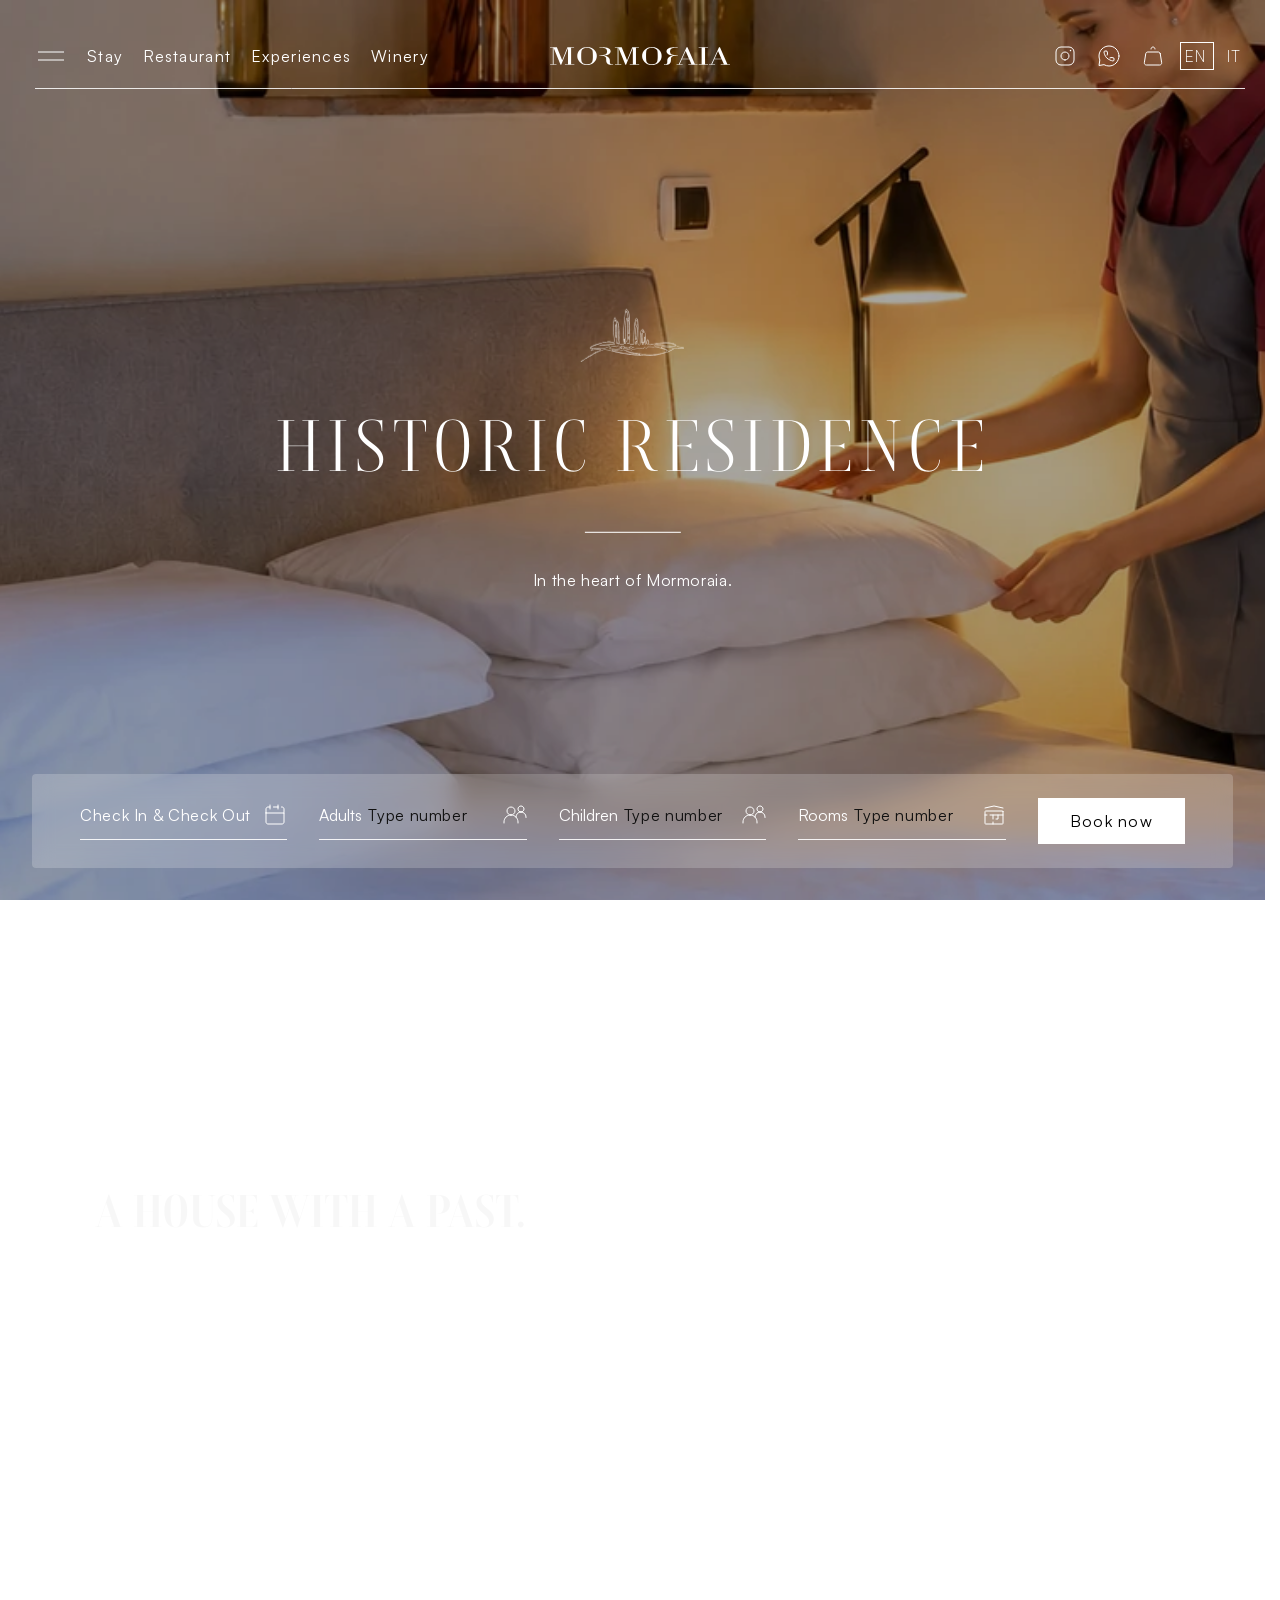
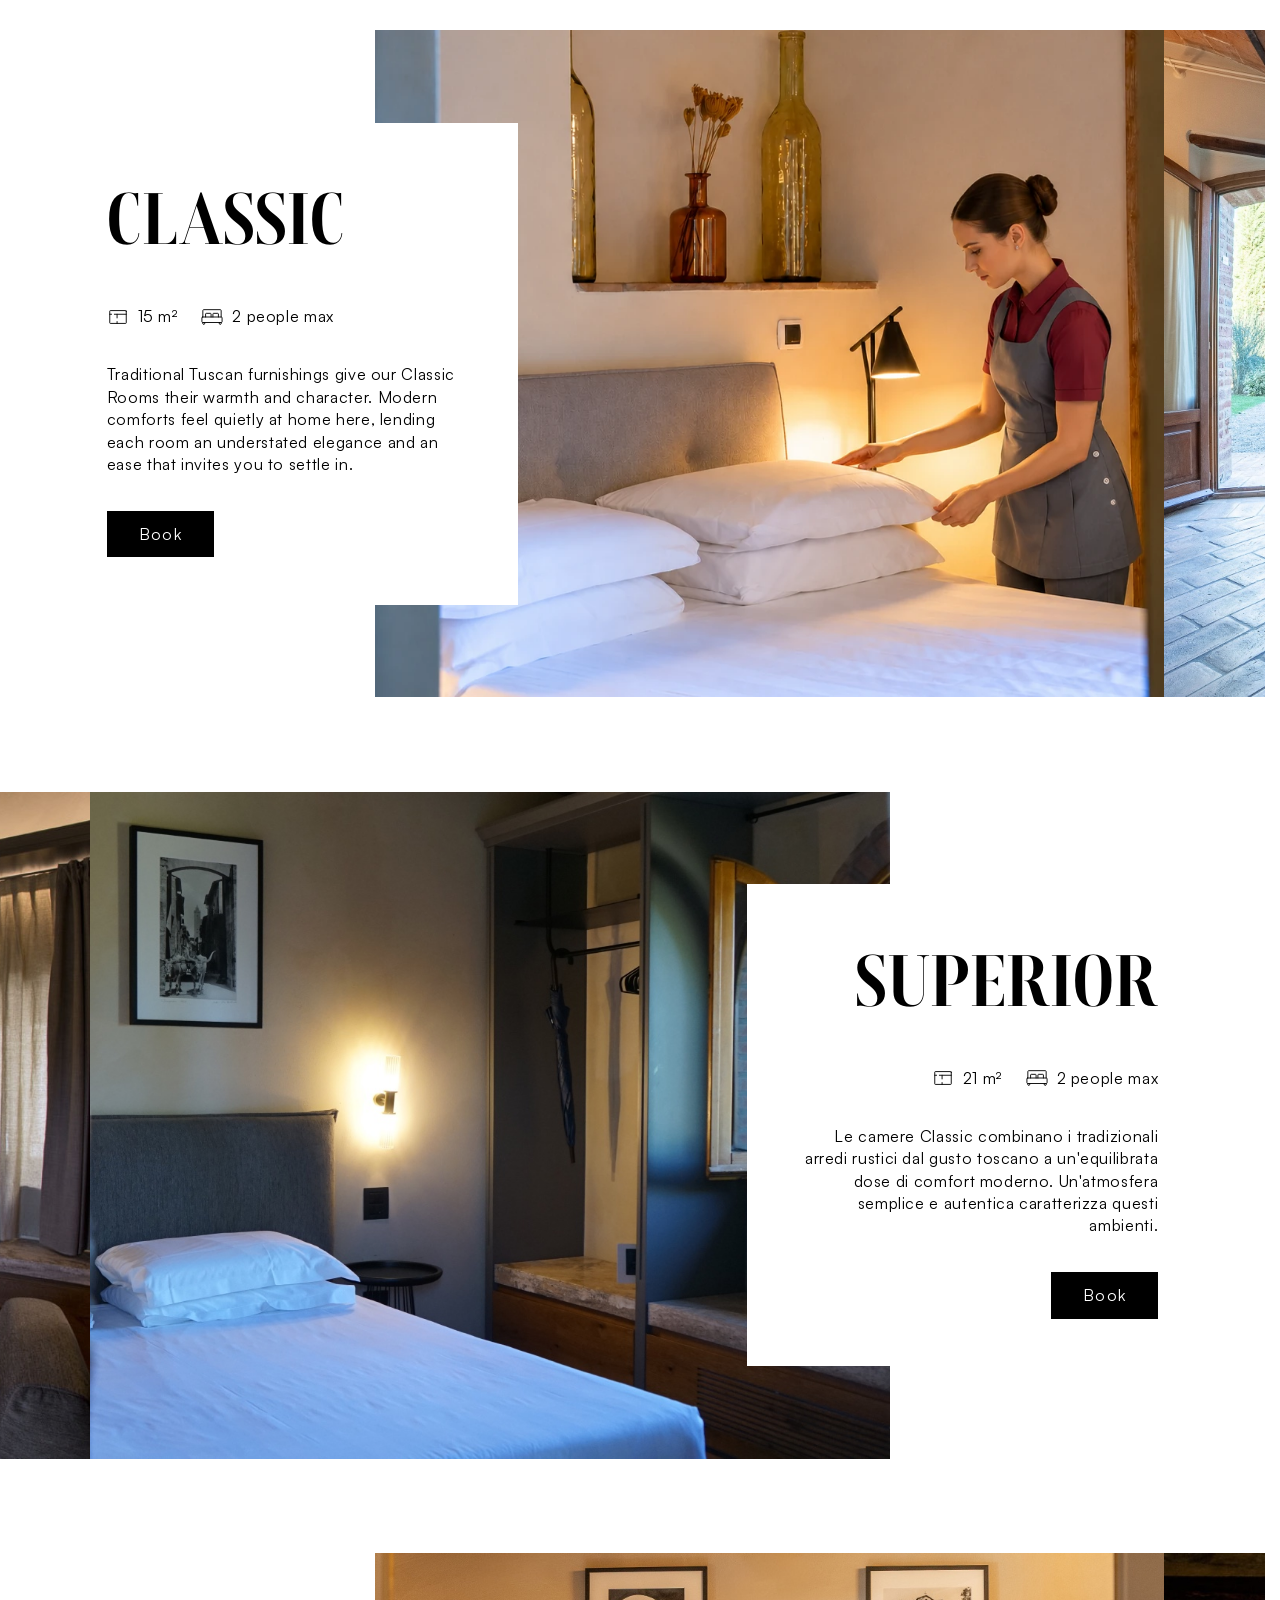
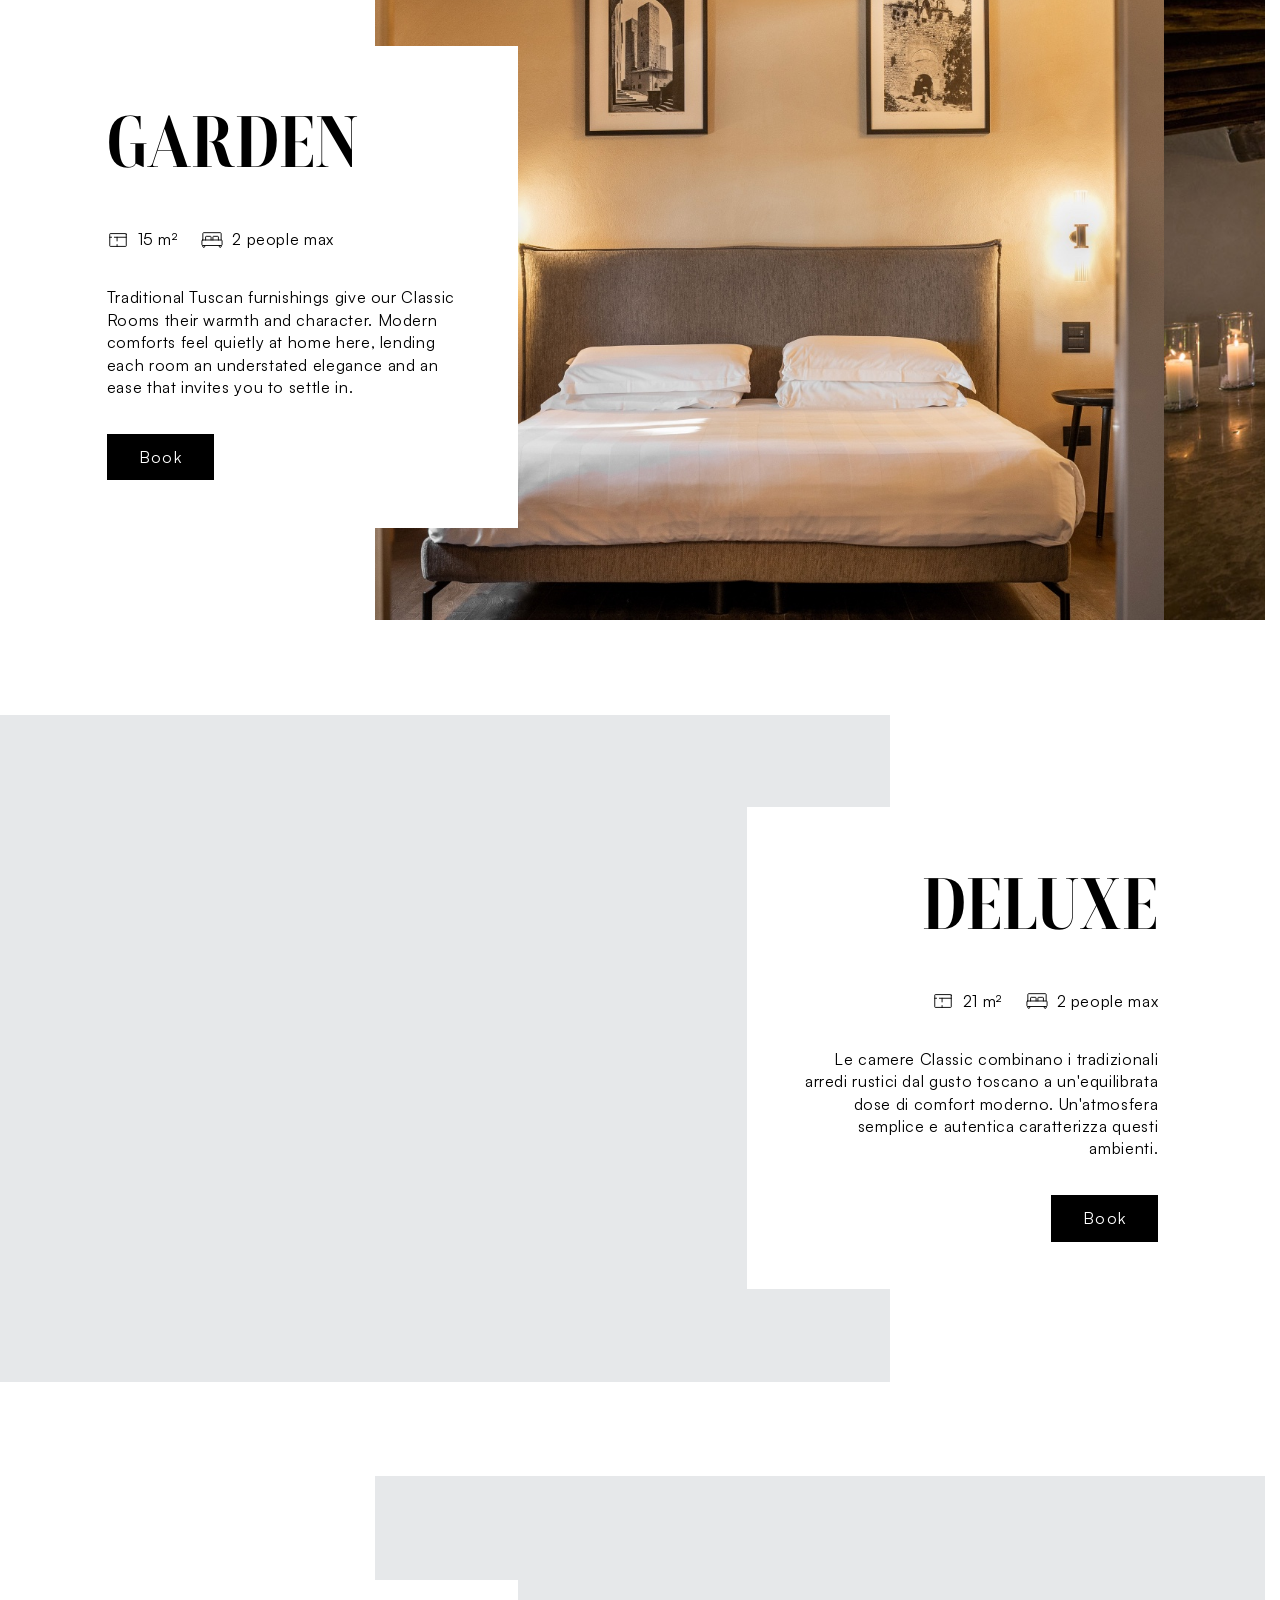
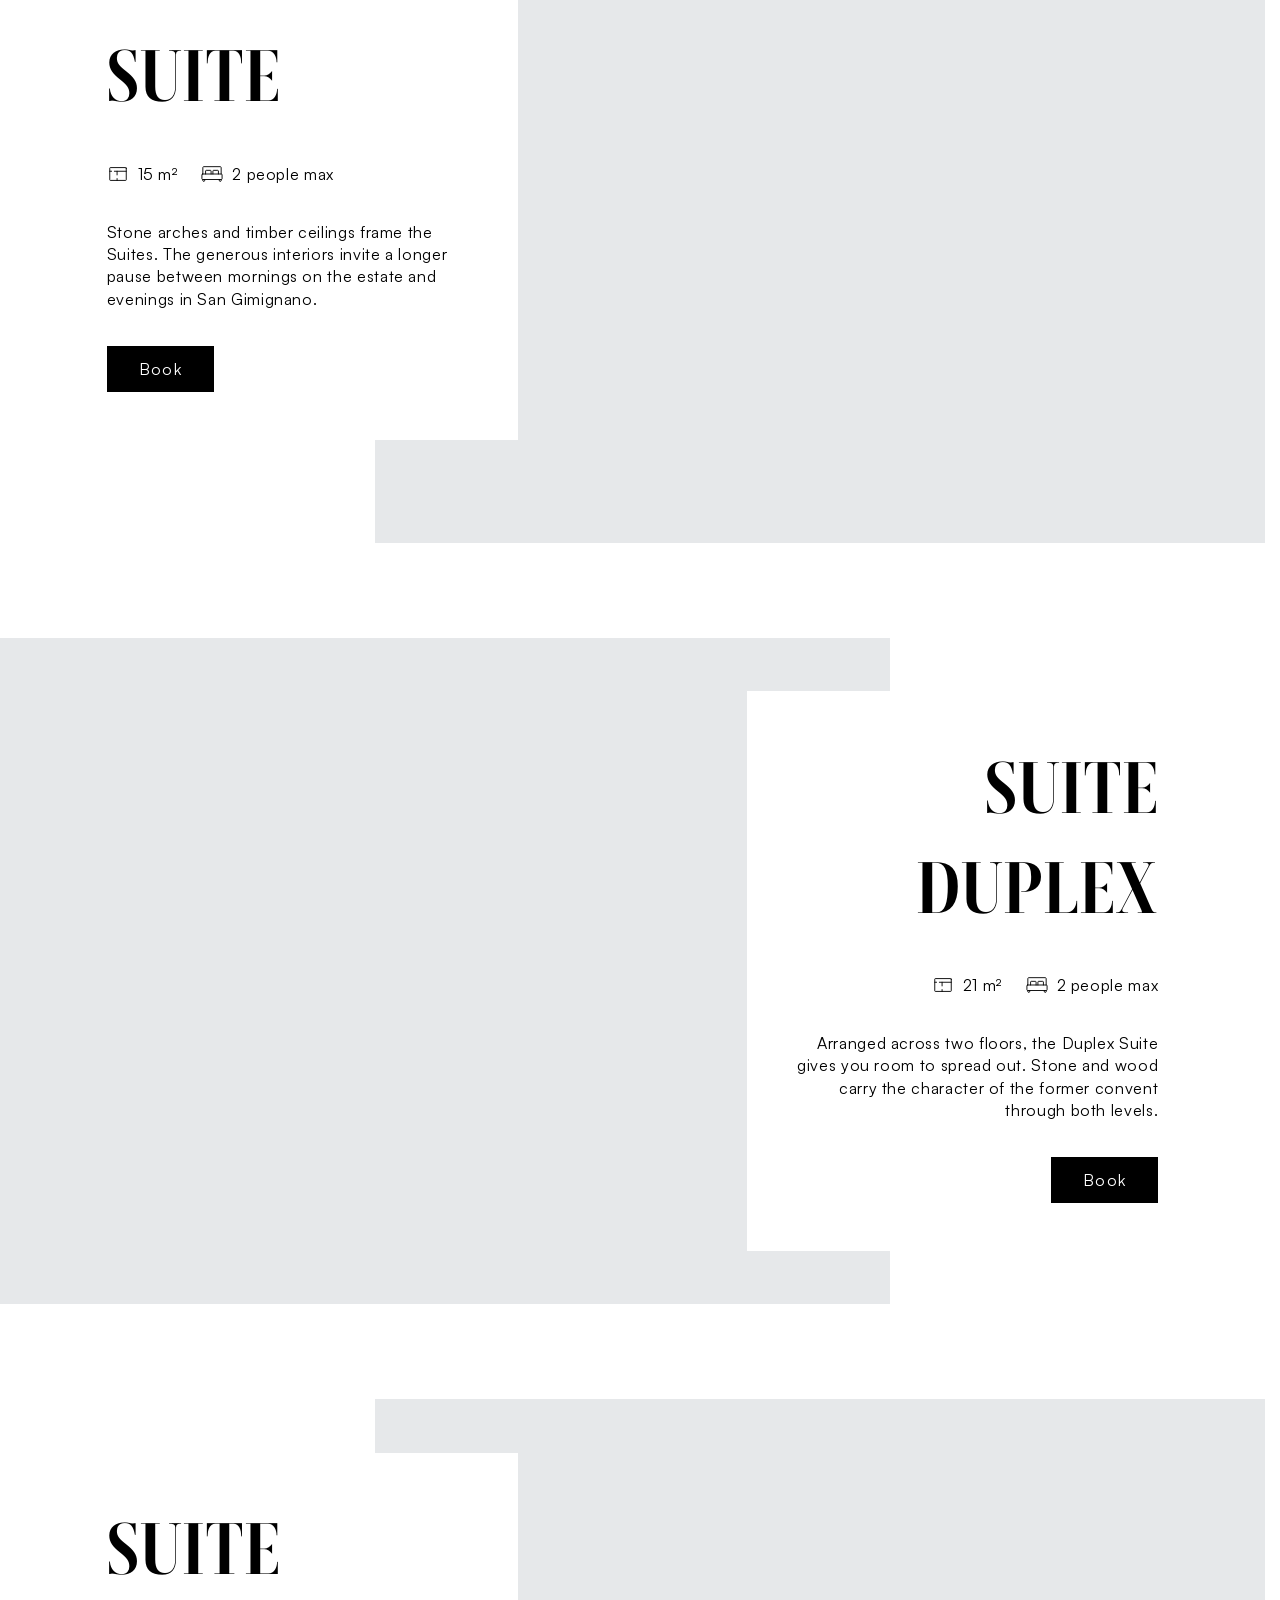
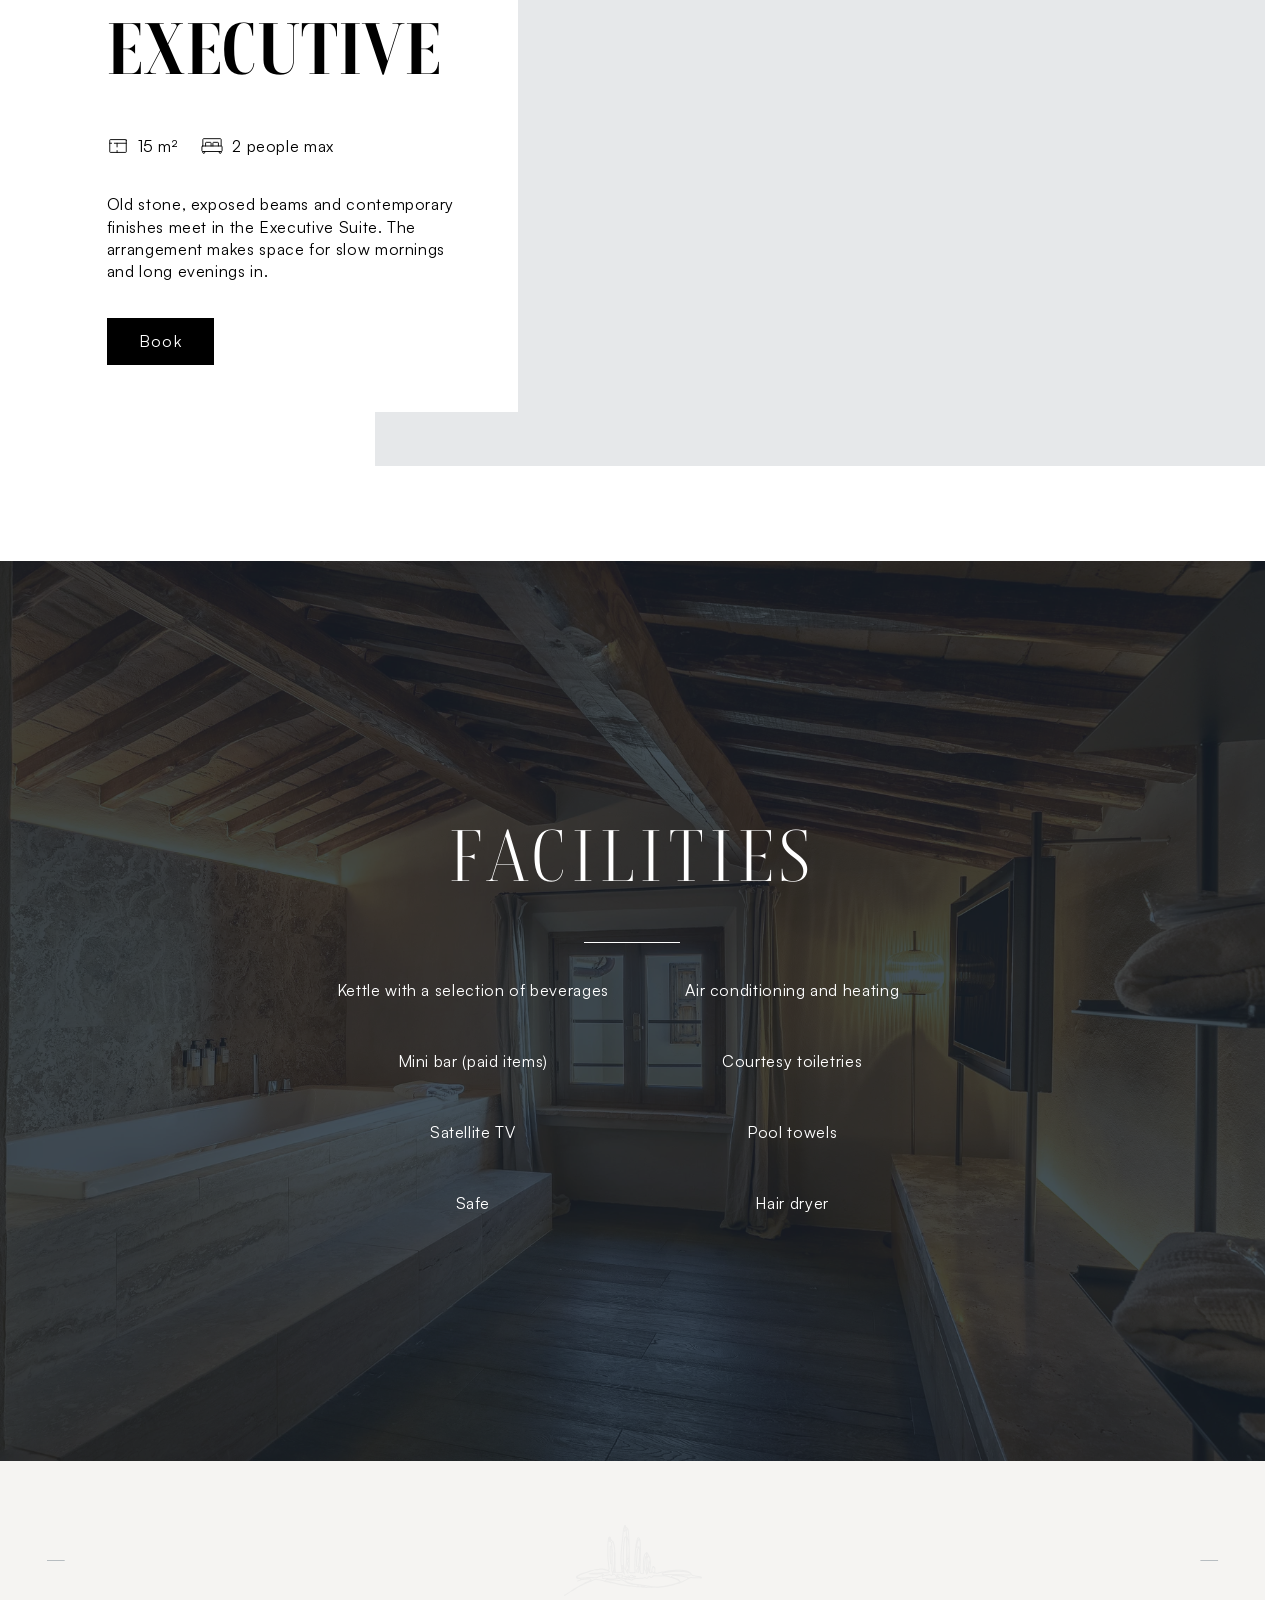
==== commit a83800ef: "Synchronize the mobile menu divider with submenu fades" ====
--- a/historic-residence.html
+++ b/historic-residence.html
@@ -11,7 +11,7 @@
   <link rel="stylesheet" href="motion.css?v=29">
   <link rel="stylesheet" href="components.css?v=45">
   <link rel="stylesheet" href="responsive.css?v=65">
-<link rel="stylesheet" href="navigation.css?v=10">
+<link rel="stylesheet" href="navigation.css?v=11">
   <script>
     if (new URLSearchParams(location.search).get('rooms') === 'v2') {
       document.documentElement.classList.add('rooms-v2');
@@ -23,7 +23,7 @@
   <script defer src="booking.js?v=1"></script>
   <script defer src="footer.js?v=5"></script>
   <script defer src="page-scroll.js?v=40"></script>
-  <script defer src="navigation.js?v=42"></script>
+  <script defer src="navigation.js?v=43"></script>
   <noscript><style>.mast-row>*, .opening :is(#n993,#n1010,.stay-hero-emblem,.stay-hero-rule){opacity:1}.mast-rule{transform:none}.opening #n1051{--booking-entrance:1}</style></noscript>
 </head>
 <body>
--- a/navigation.css
+++ b/navigation.css
@@ -57,6 +57,8 @@
   padding-inline: var(--menu-start) var(--menu-inset);
 }
 .menu-items {
+  --menu-choice-fade: .56s;
+  --menu-choice-stagger: .09s;
   position: relative;
   display: grid;
   justify-items: start;
@@ -126,8 +128,8 @@
 .menu-panel[aria-hidden="false"] li {
   opacity: 1;
   translate: none;
-  transition: opacity .56s var(--silk) calc(var(--menu-choice-delay, .7s) + var(--choice-order, 0) * .09s),
-              translate .65s var(--silk) calc(var(--menu-choice-delay, .7s) + var(--choice-order, 0) * .09s);
+  transition: opacity var(--menu-choice-fade) var(--silk) calc(var(--menu-choice-delay, .7s) + var(--choice-order, 0) * var(--menu-choice-stagger)),
+              translate .65s var(--silk) calc(var(--menu-choice-delay, .7s) + var(--choice-order, 0) * var(--menu-choice-stagger));
 }
 .menu-items[data-indicator="move"] {--menu-choice-delay: .18s}
 .menu-panel[aria-hidden="false"] li:focus-within {opacity: 1; translate: none; transition: none}
@@ -285,7 +287,10 @@
     grid-template-rows: 0fr;
     transition: grid-template-rows .62s var(--silk), visibility 0s .62s;
   }
-  .menu-panel[aria-hidden="false"] {grid-template-rows: 1fr}
+  .menu-panel[aria-hidden="false"] {
+    grid-template-rows: 1fr;
+    transition-duration: var(--menu-choice-delay), 0s;
+  }
   .menu-panel-clip {min-height: 0; overflow: clip}
   .menu-choices {gap: 16px; padding-top: 24px}
   .menu-panel-clip::after {
@@ -299,7 +304,11 @@
     transform-origin: left;
     transition: scale .62s var(--silk);
   }
-  .menu-panel[aria-hidden="false"] .menu-panel-clip::after {scale: 1 1}
+  .menu-panel[aria-hidden="false"] .menu-panel-clip::after {
+    scale: 1 1;
+    transition-duration: calc(var(--menu-choice-fade) + (var(--menu-choice-count, 1) - 1) * var(--menu-choice-stagger));
+    transition-delay: var(--menu-choice-delay);
+  }
   .menu-footer, .menu-bottom {flex-direction: column}
 }
 
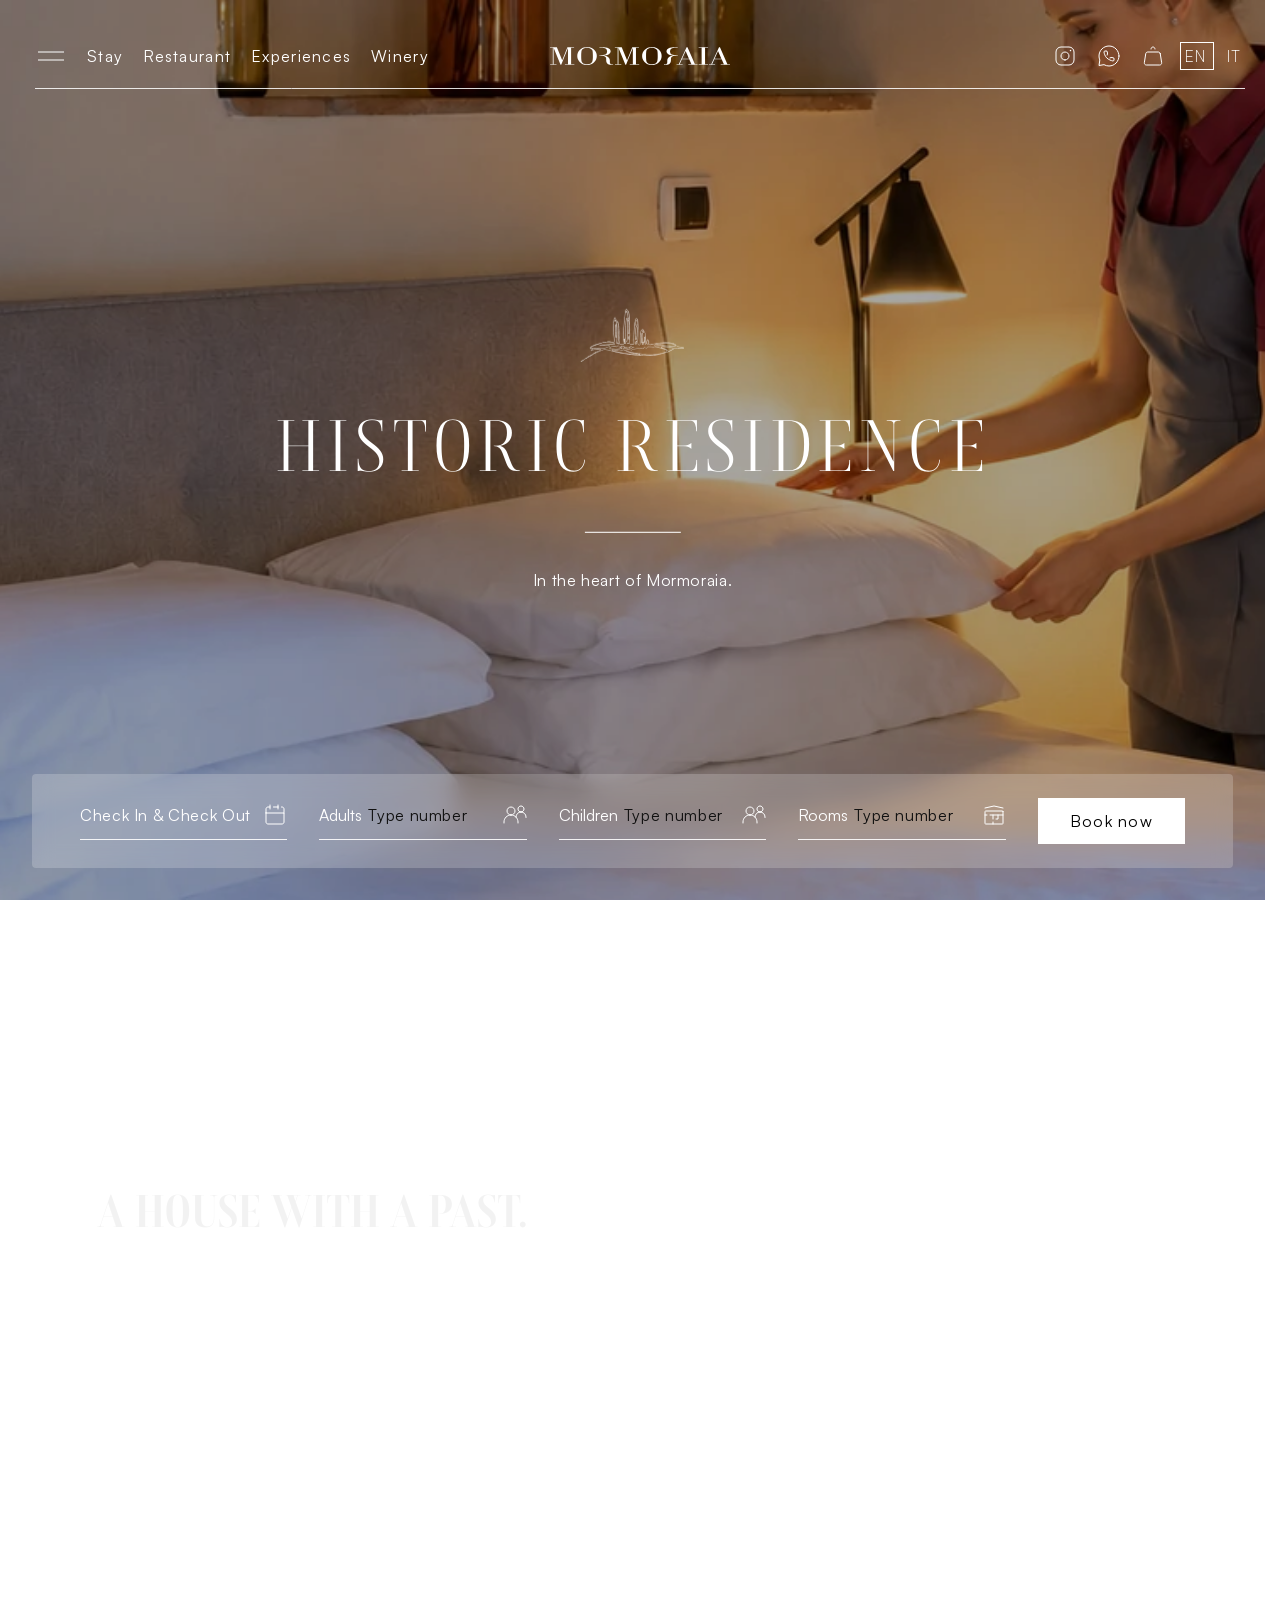
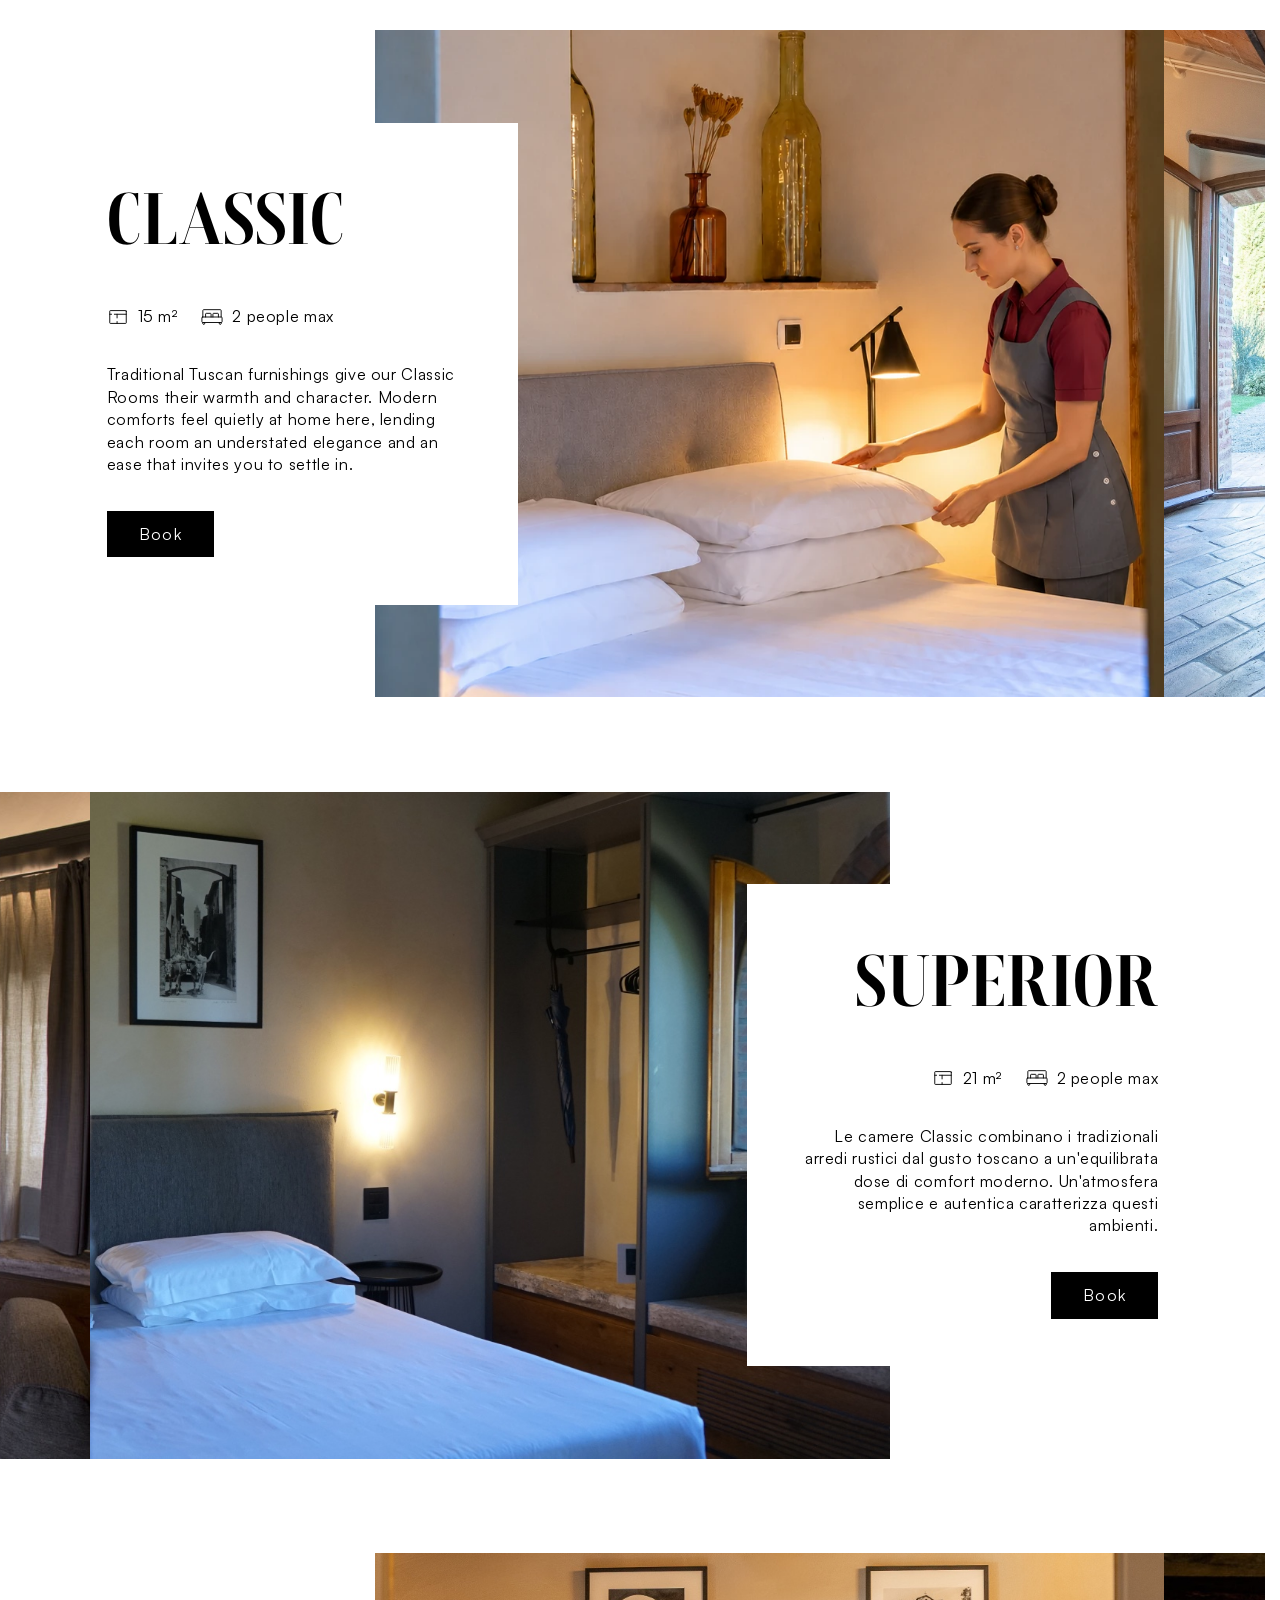
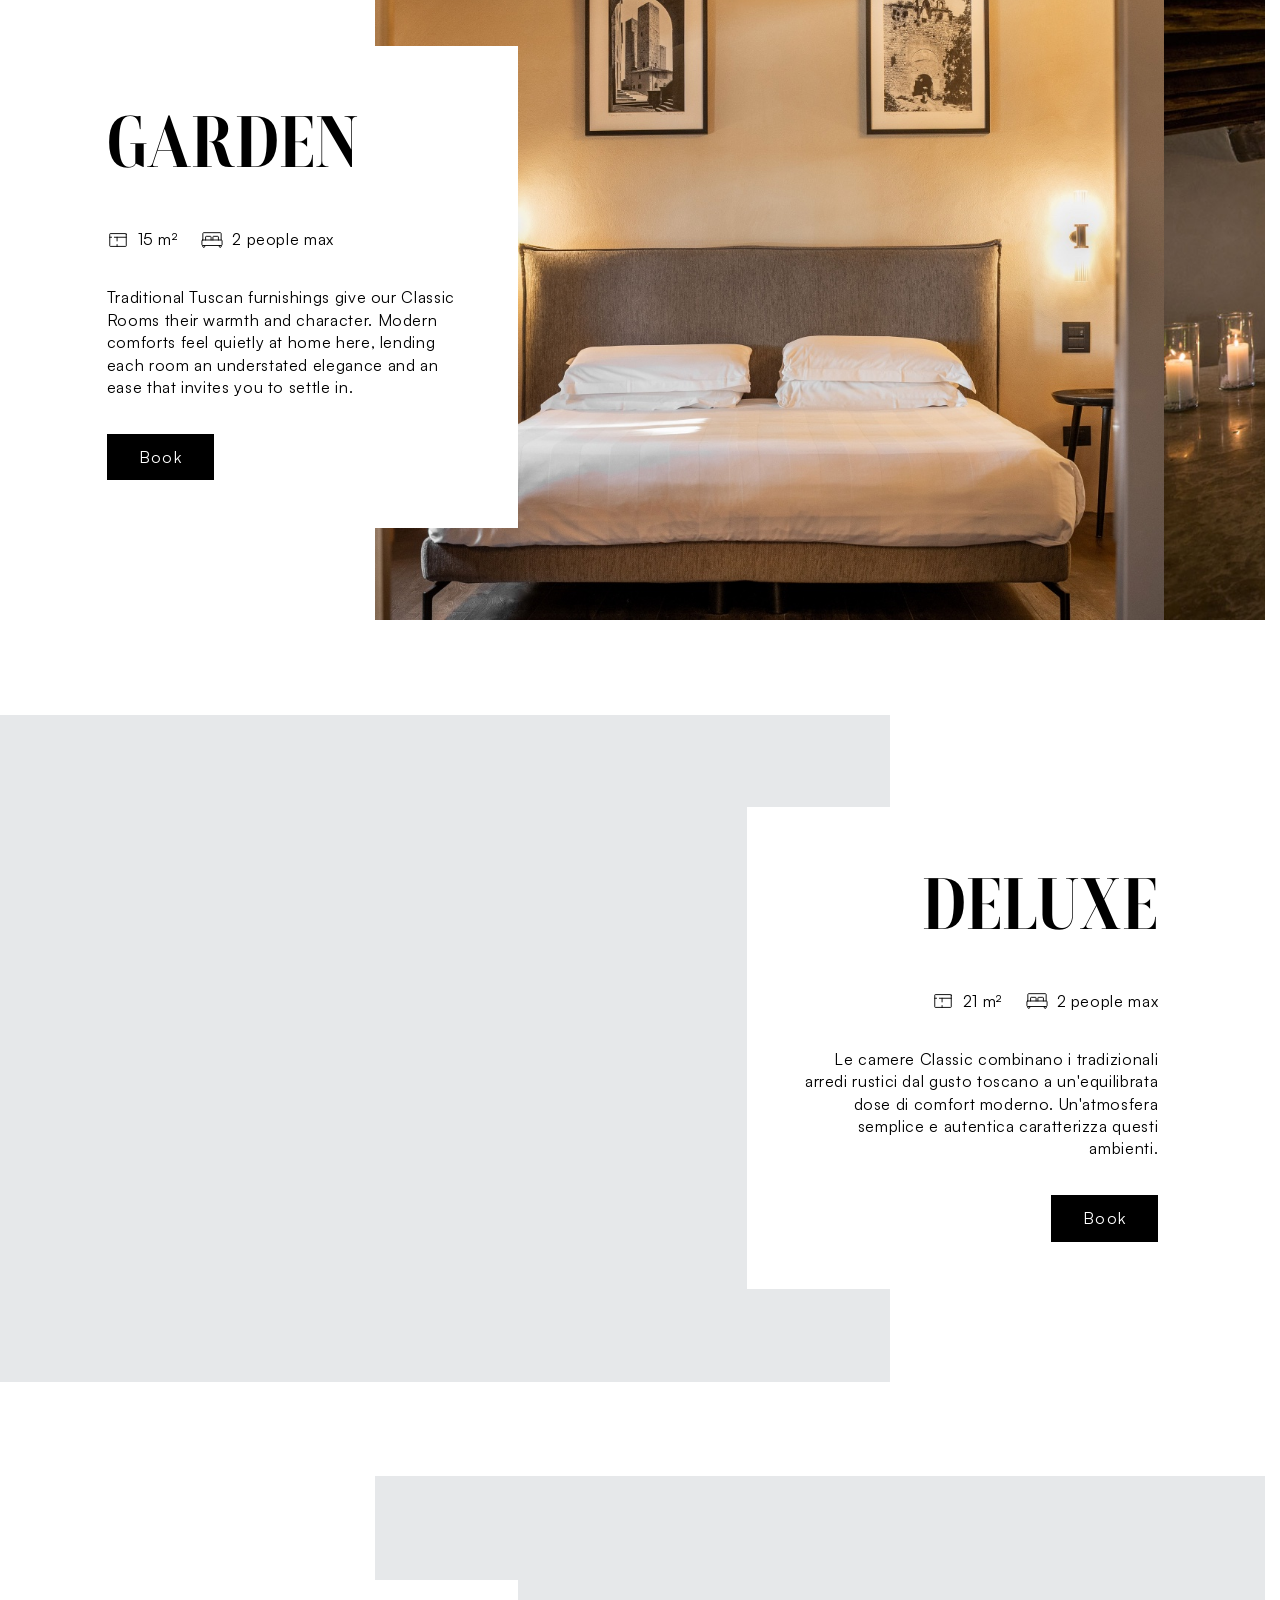
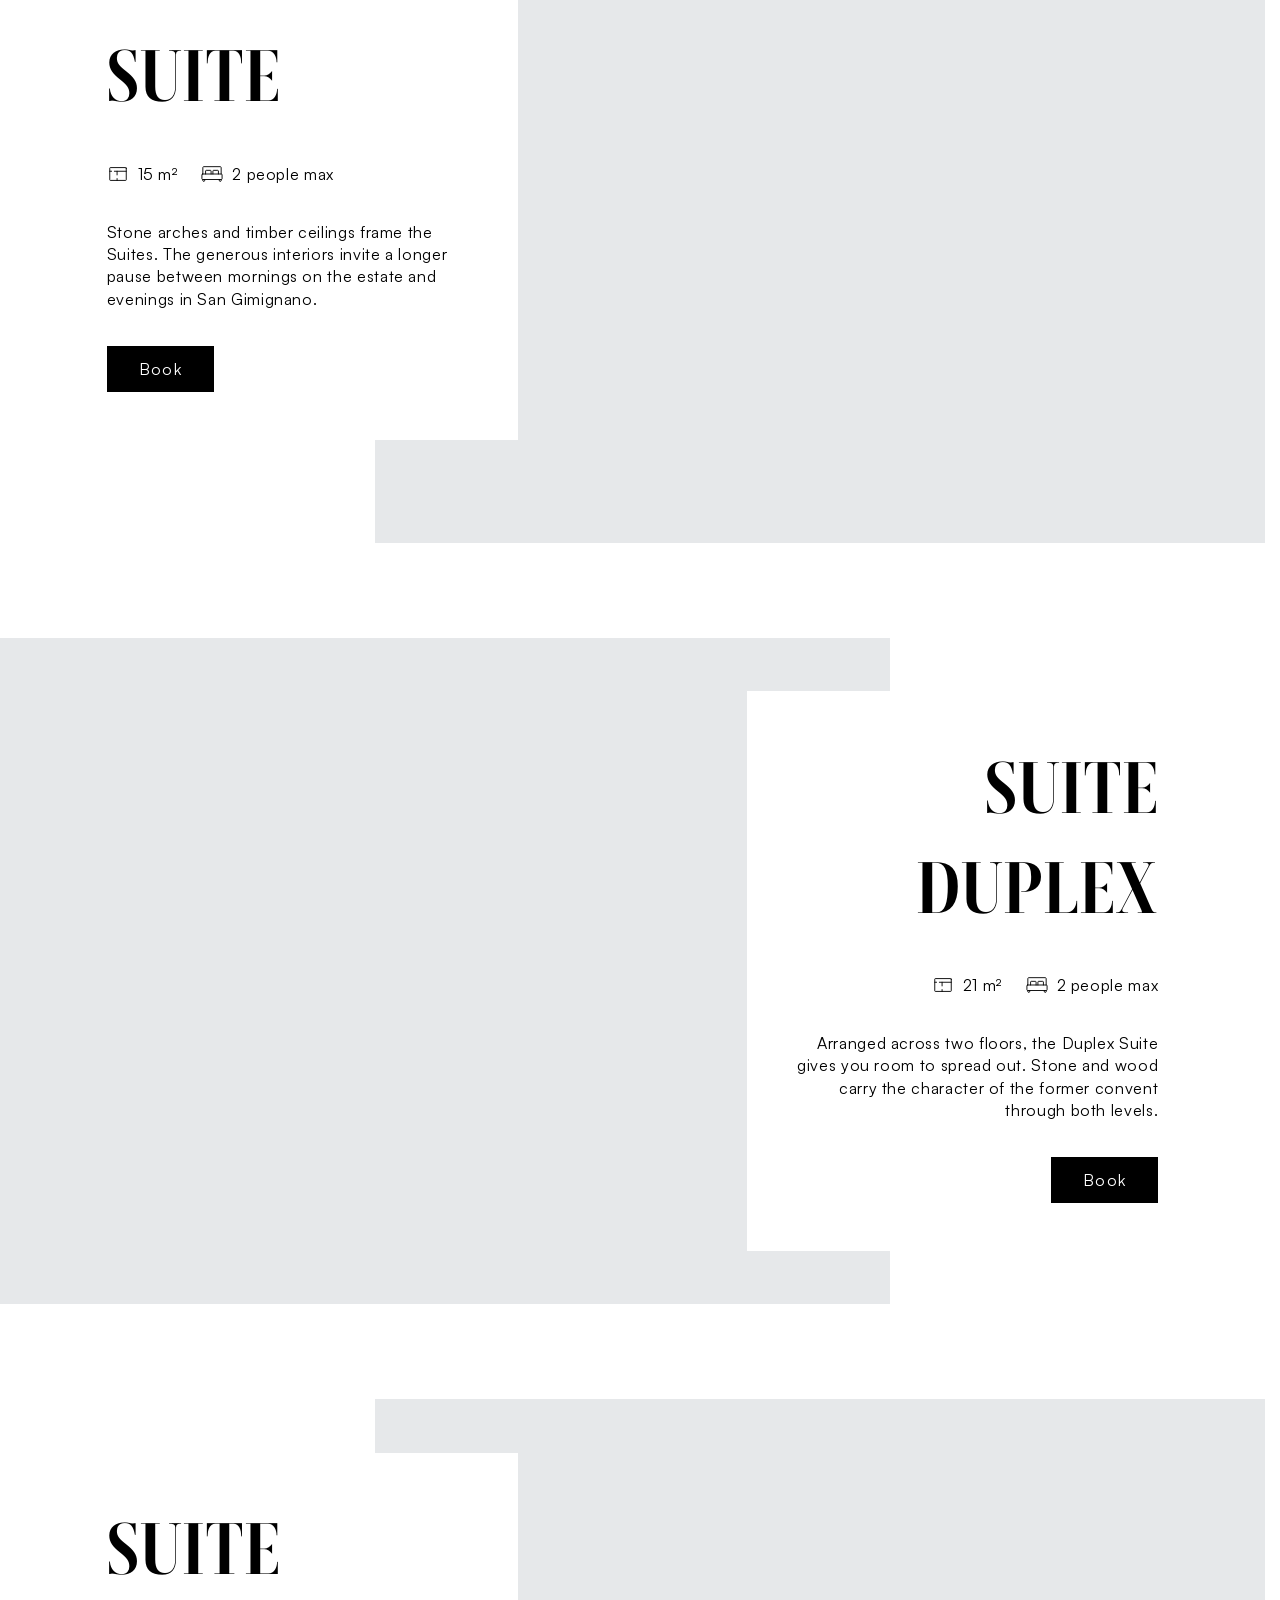
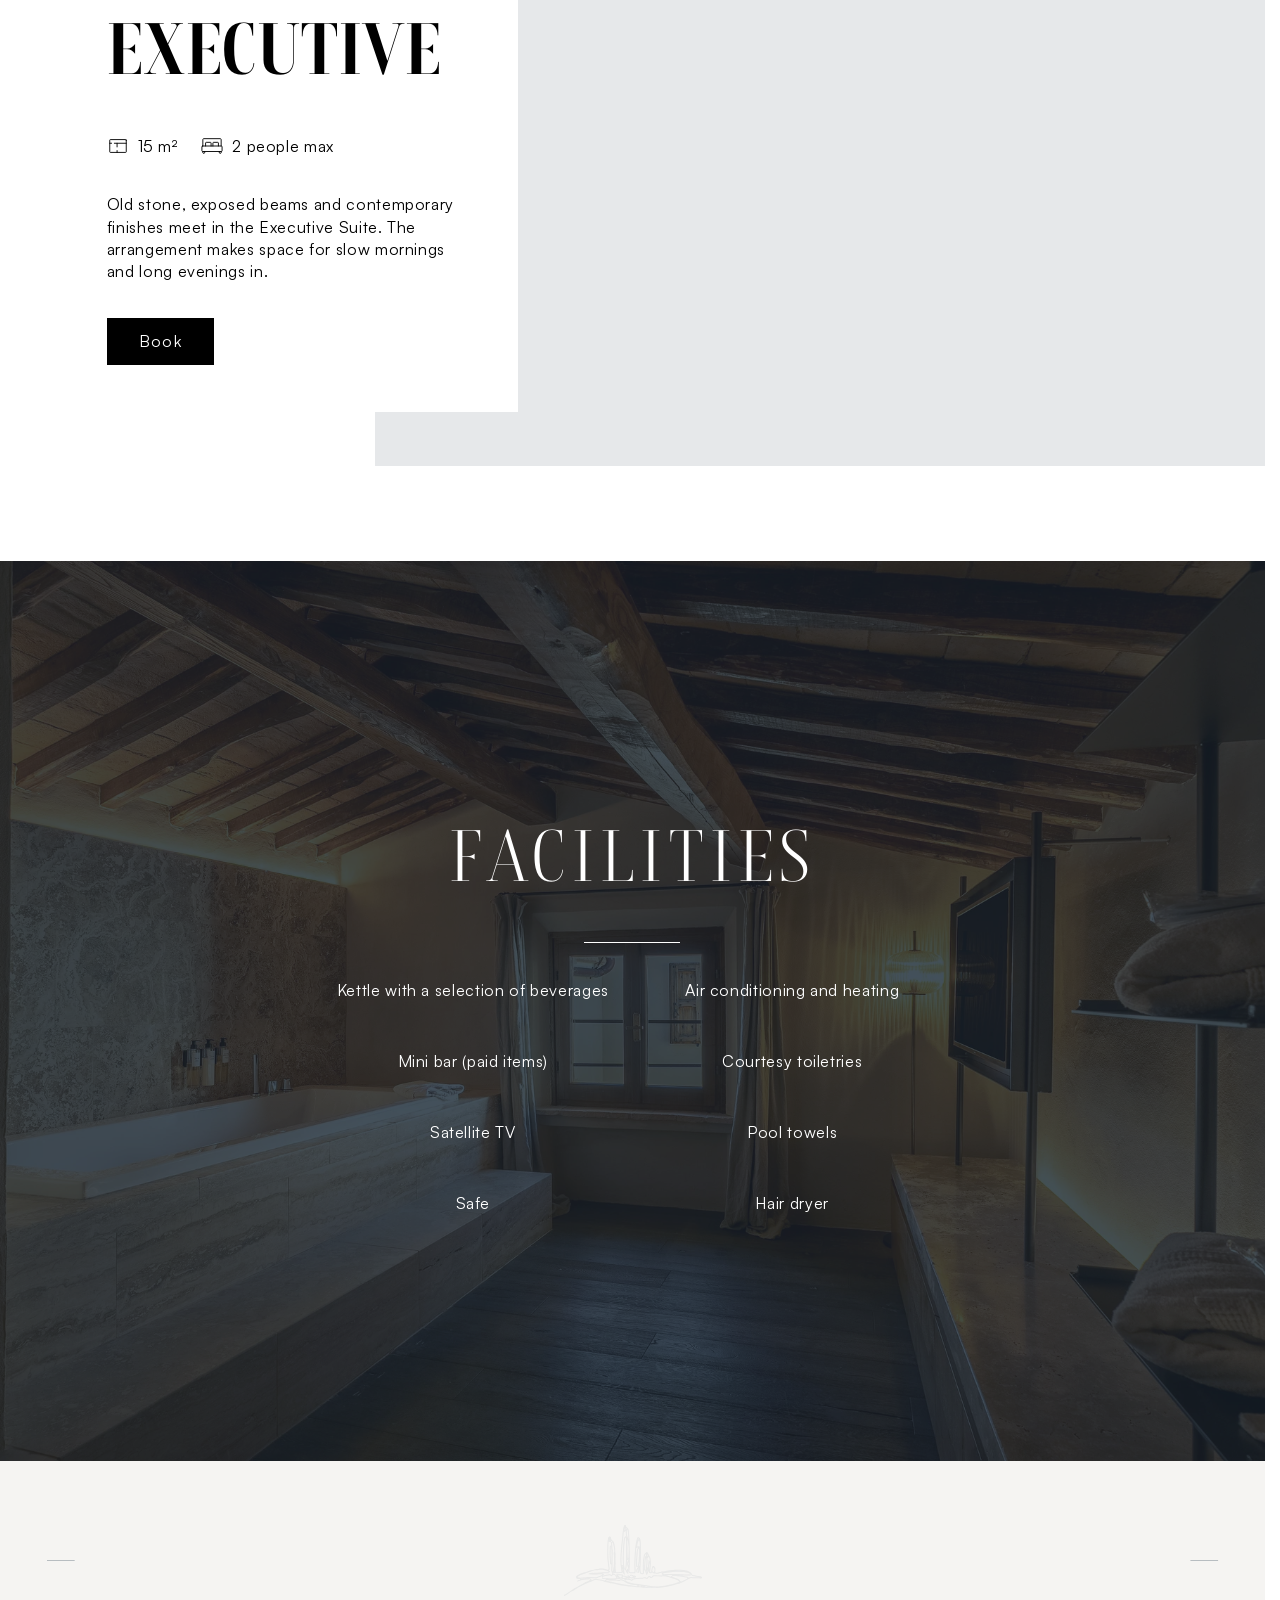
==== commit b5212113: "Match fullscreen submenu hover to the selected menu label" ====
--- a/historic-residence.html
+++ b/historic-residence.html
@@ -11,7 +11,7 @@
   <link rel="stylesheet" href="motion.css?v=29">
   <link rel="stylesheet" href="components.css?v=45">
   <link rel="stylesheet" href="responsive.css?v=65">
-<link rel="stylesheet" href="navigation.css?v=11">
+<link rel="stylesheet" href="navigation.css?v=12">
   <script>
     if (new URLSearchParams(location.search).get('rooms') === 'v2') {
       document.documentElement.classList.add('rooms-v2');
--- a/navigation.css
+++ b/navigation.css
@@ -13,7 +13,6 @@
   --menu-diamond-gap: 16px;
   --menu-label: #ccd2d7;
   --menu-selected: #c7bbb0;
-  --menu-hover: #e6e8ea;
 }
 .estate-menu {
   z-index: 51;
@@ -144,7 +143,8 @@
 :is(.menu-choices, .mast-dropdown-links) li:nth-child(5) {--choice-order: 4}
 :is(.menu-choices, .mast-dropdown-links) li:nth-child(6) {--choice-order: 5}
 .menu-choices a {transition: color .3s var(--silk)}
-.menu-choices a:is(:hover, :focus-visible, [aria-current="page"]) {color: var(--menu-hover)}
+.menu-choices a:is(:focus-visible, [aria-current="page"]) {color: #e6e8ea}
+.menu-choices a:hover {color: var(--menu-selected)}
 .menu-choices a:focus-visible, .mast-dropdown-links a:focus-visible {outline-offset: 1px}
 
 .menu-footer {
